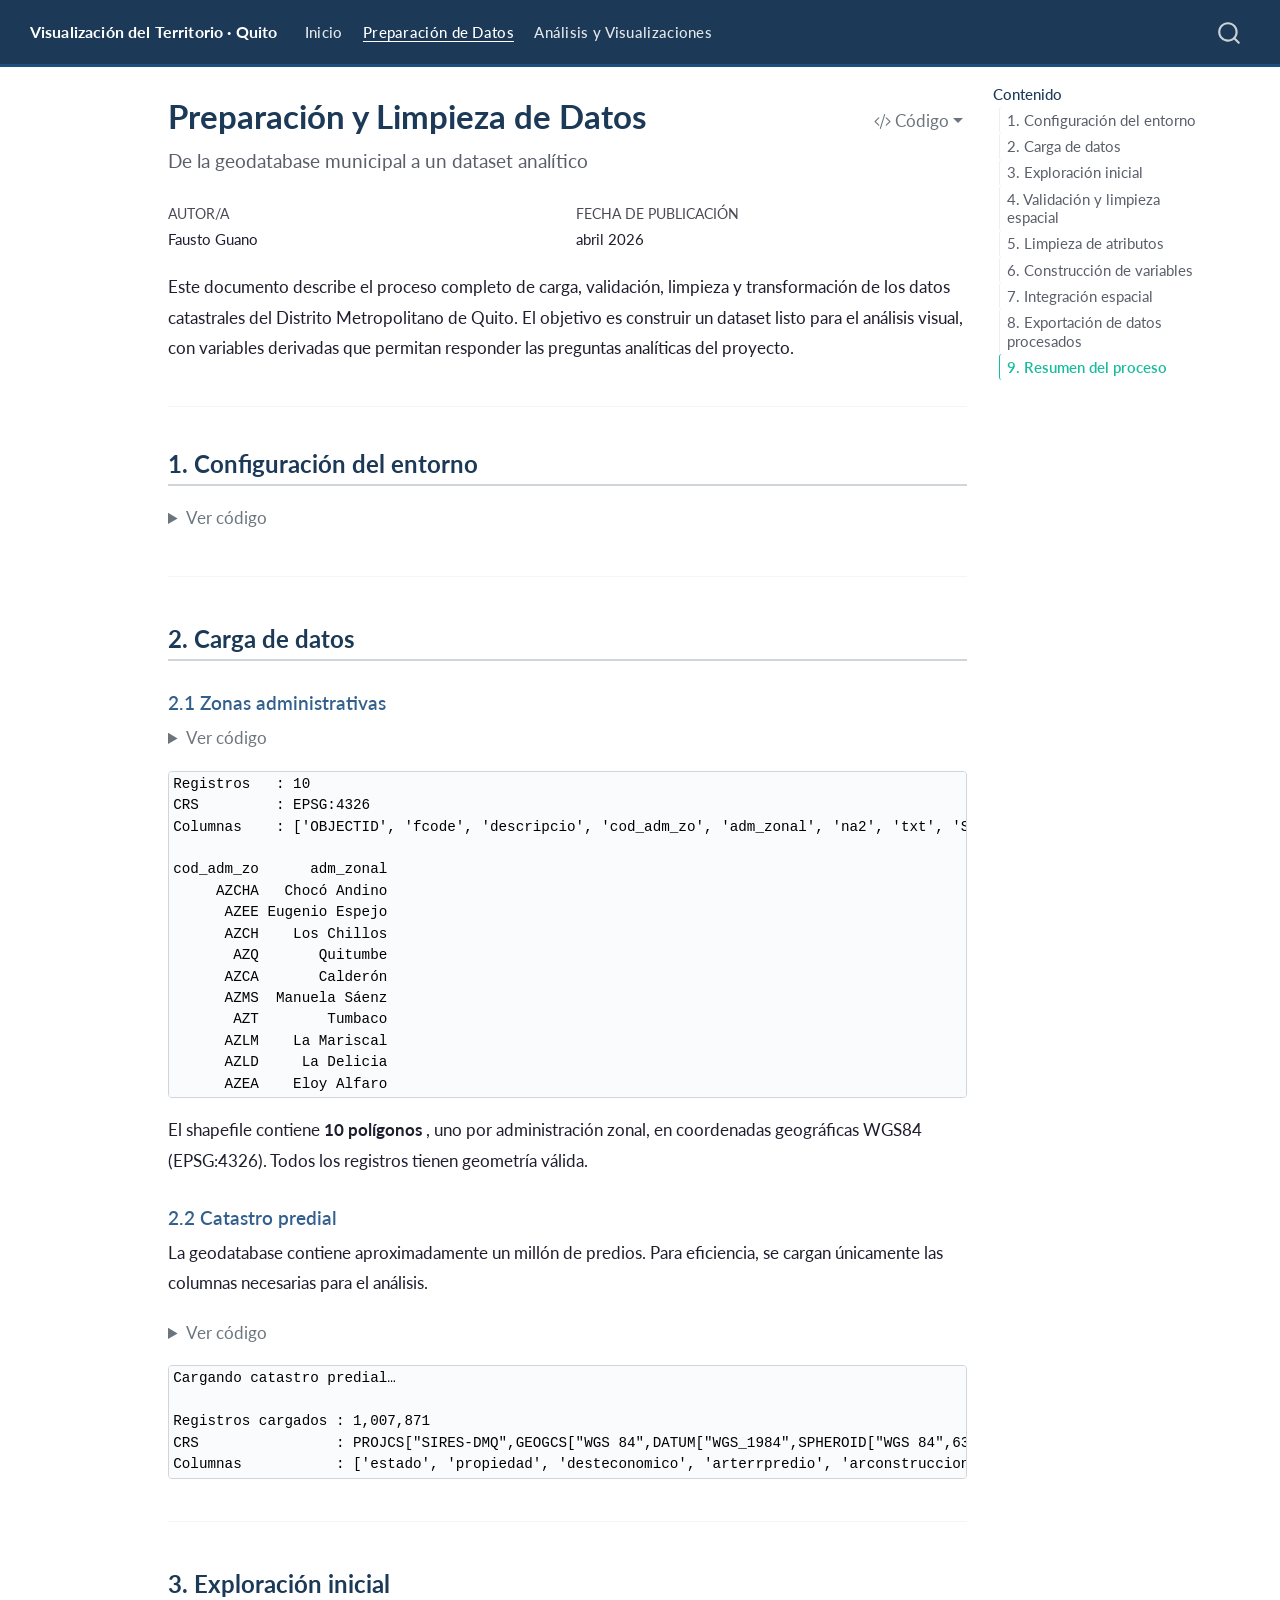
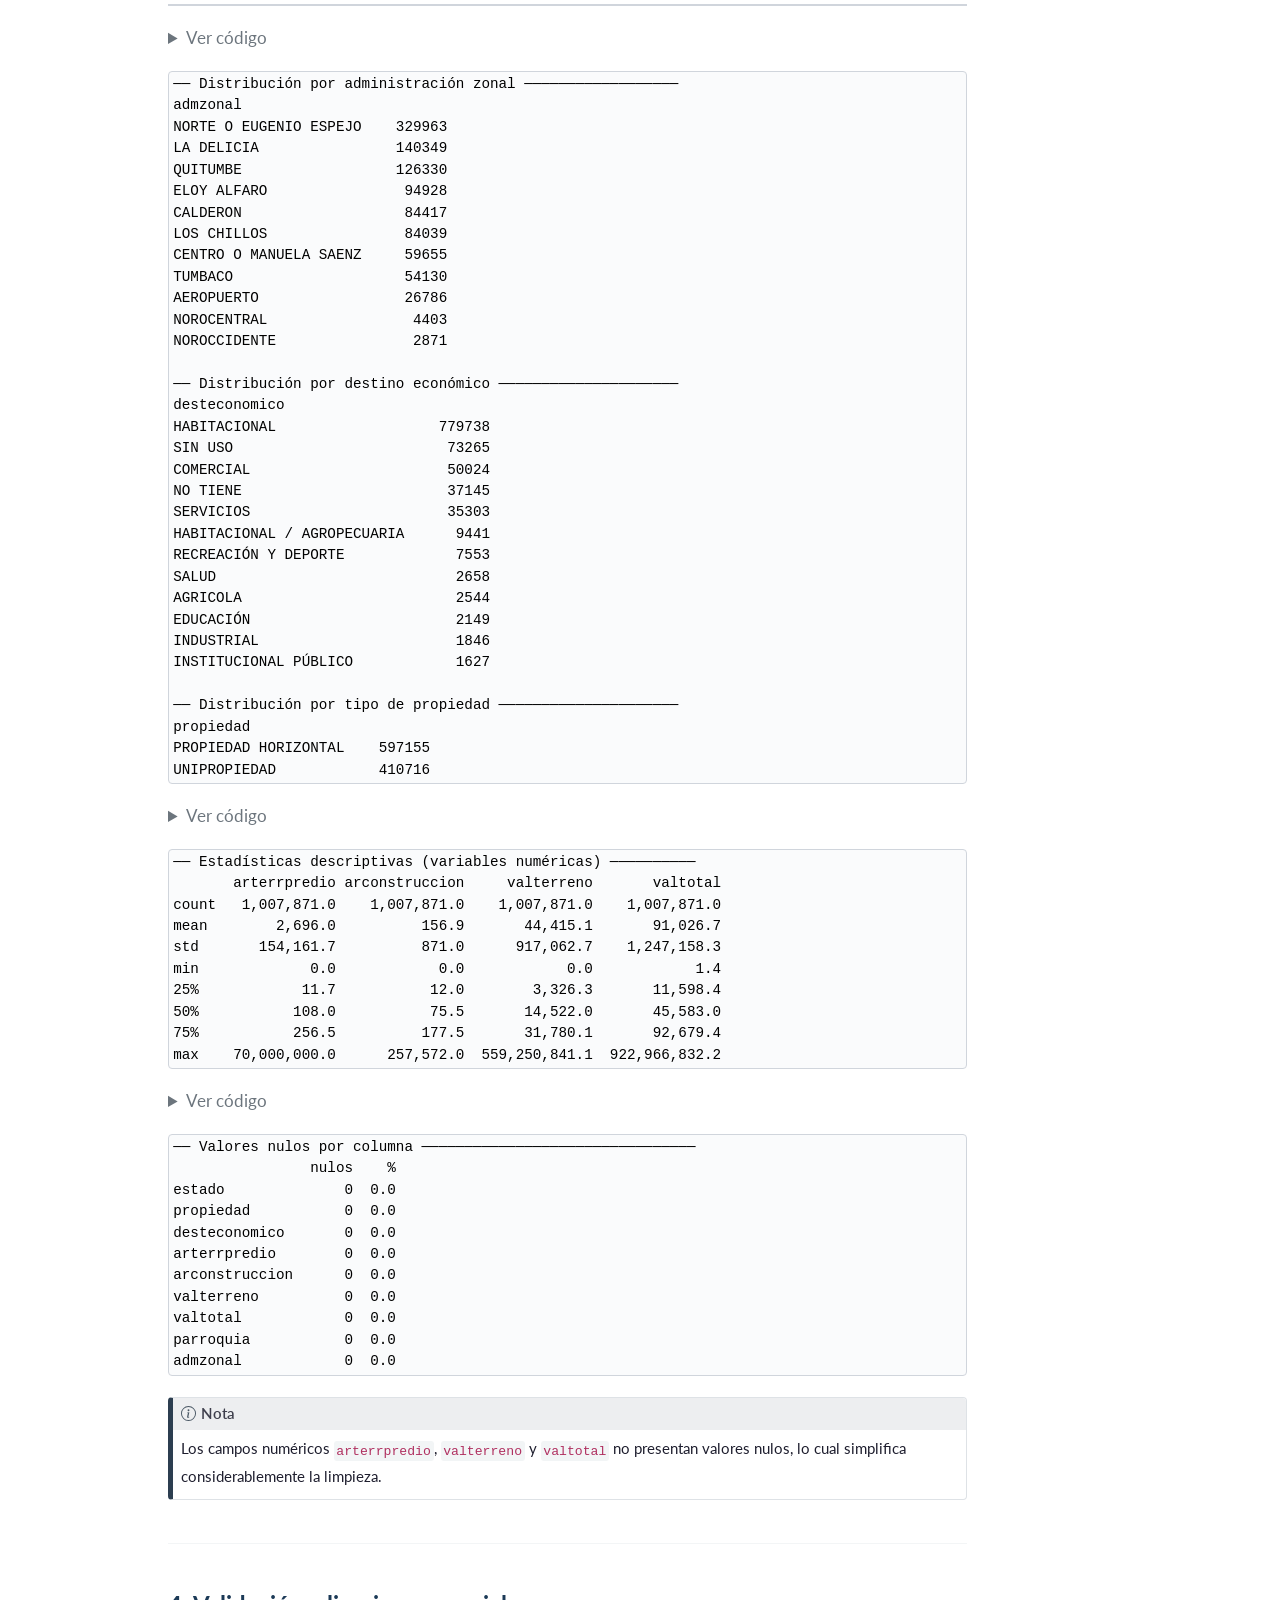
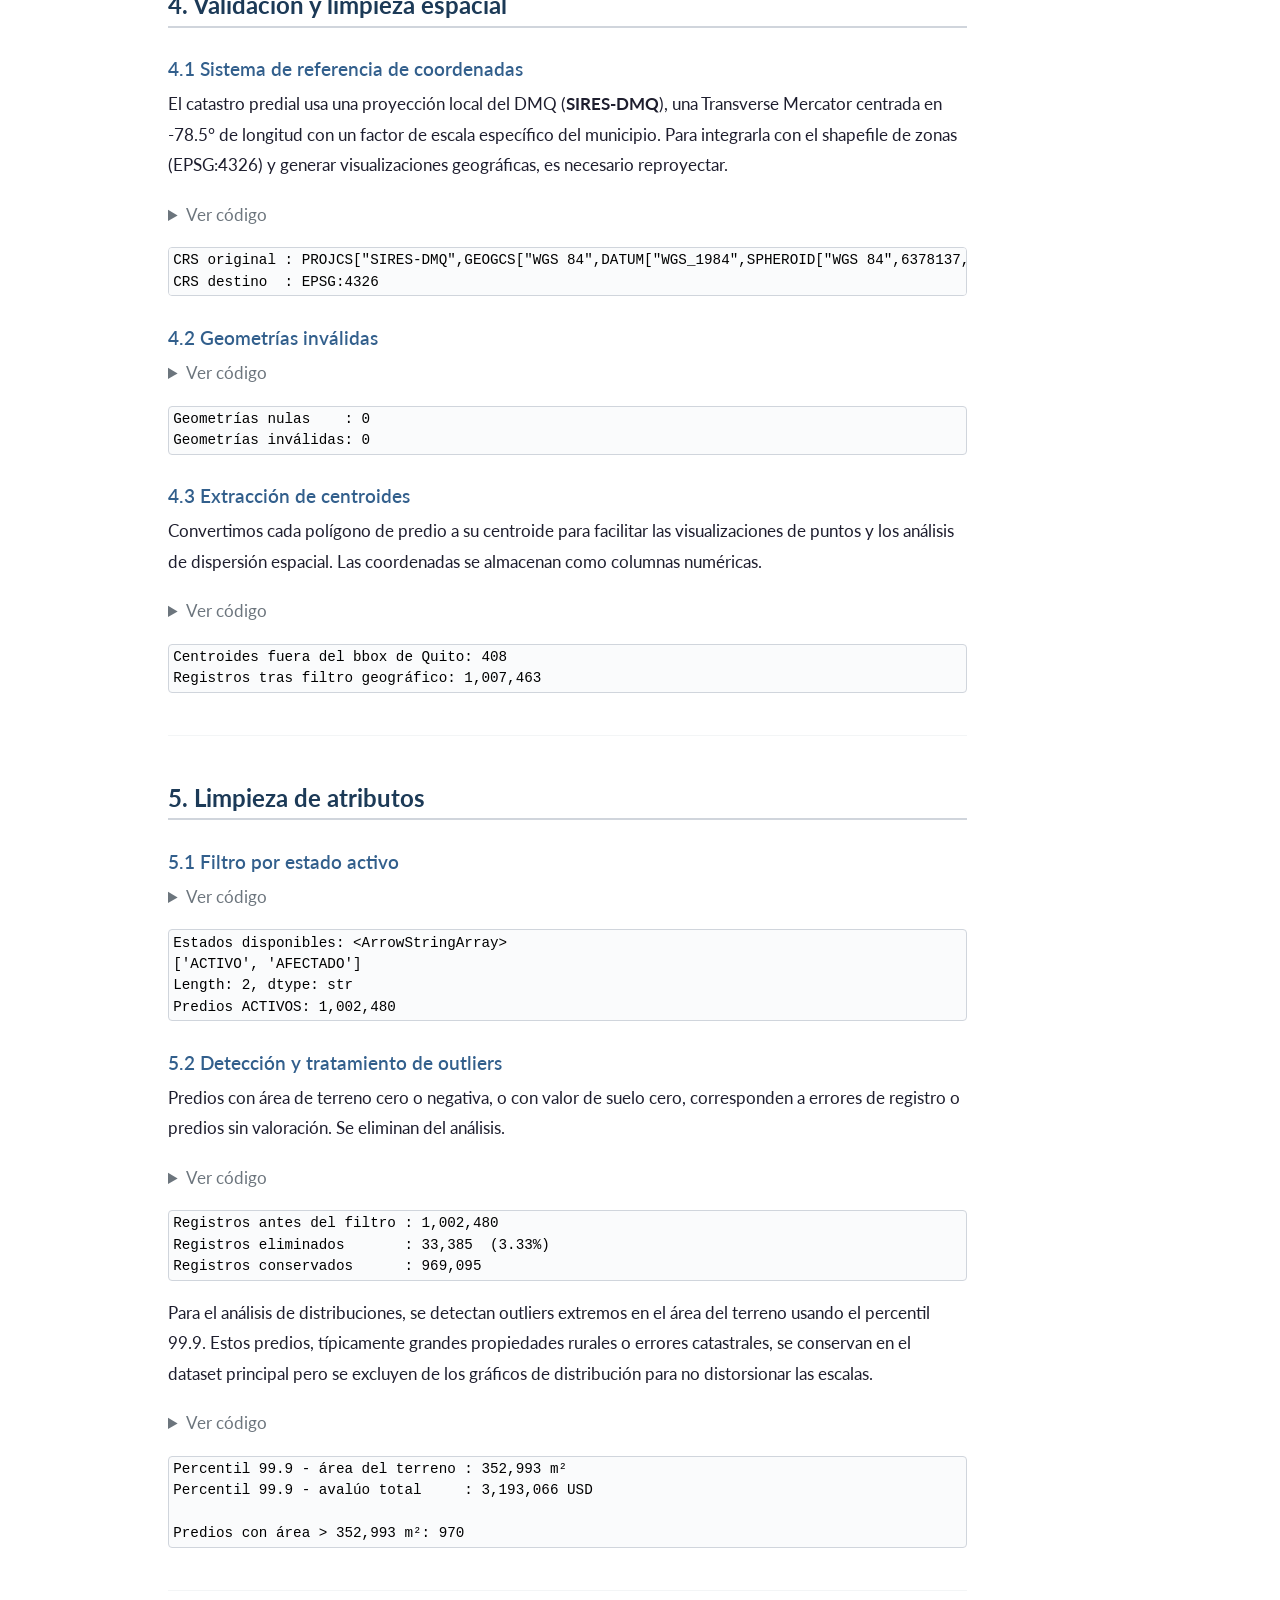
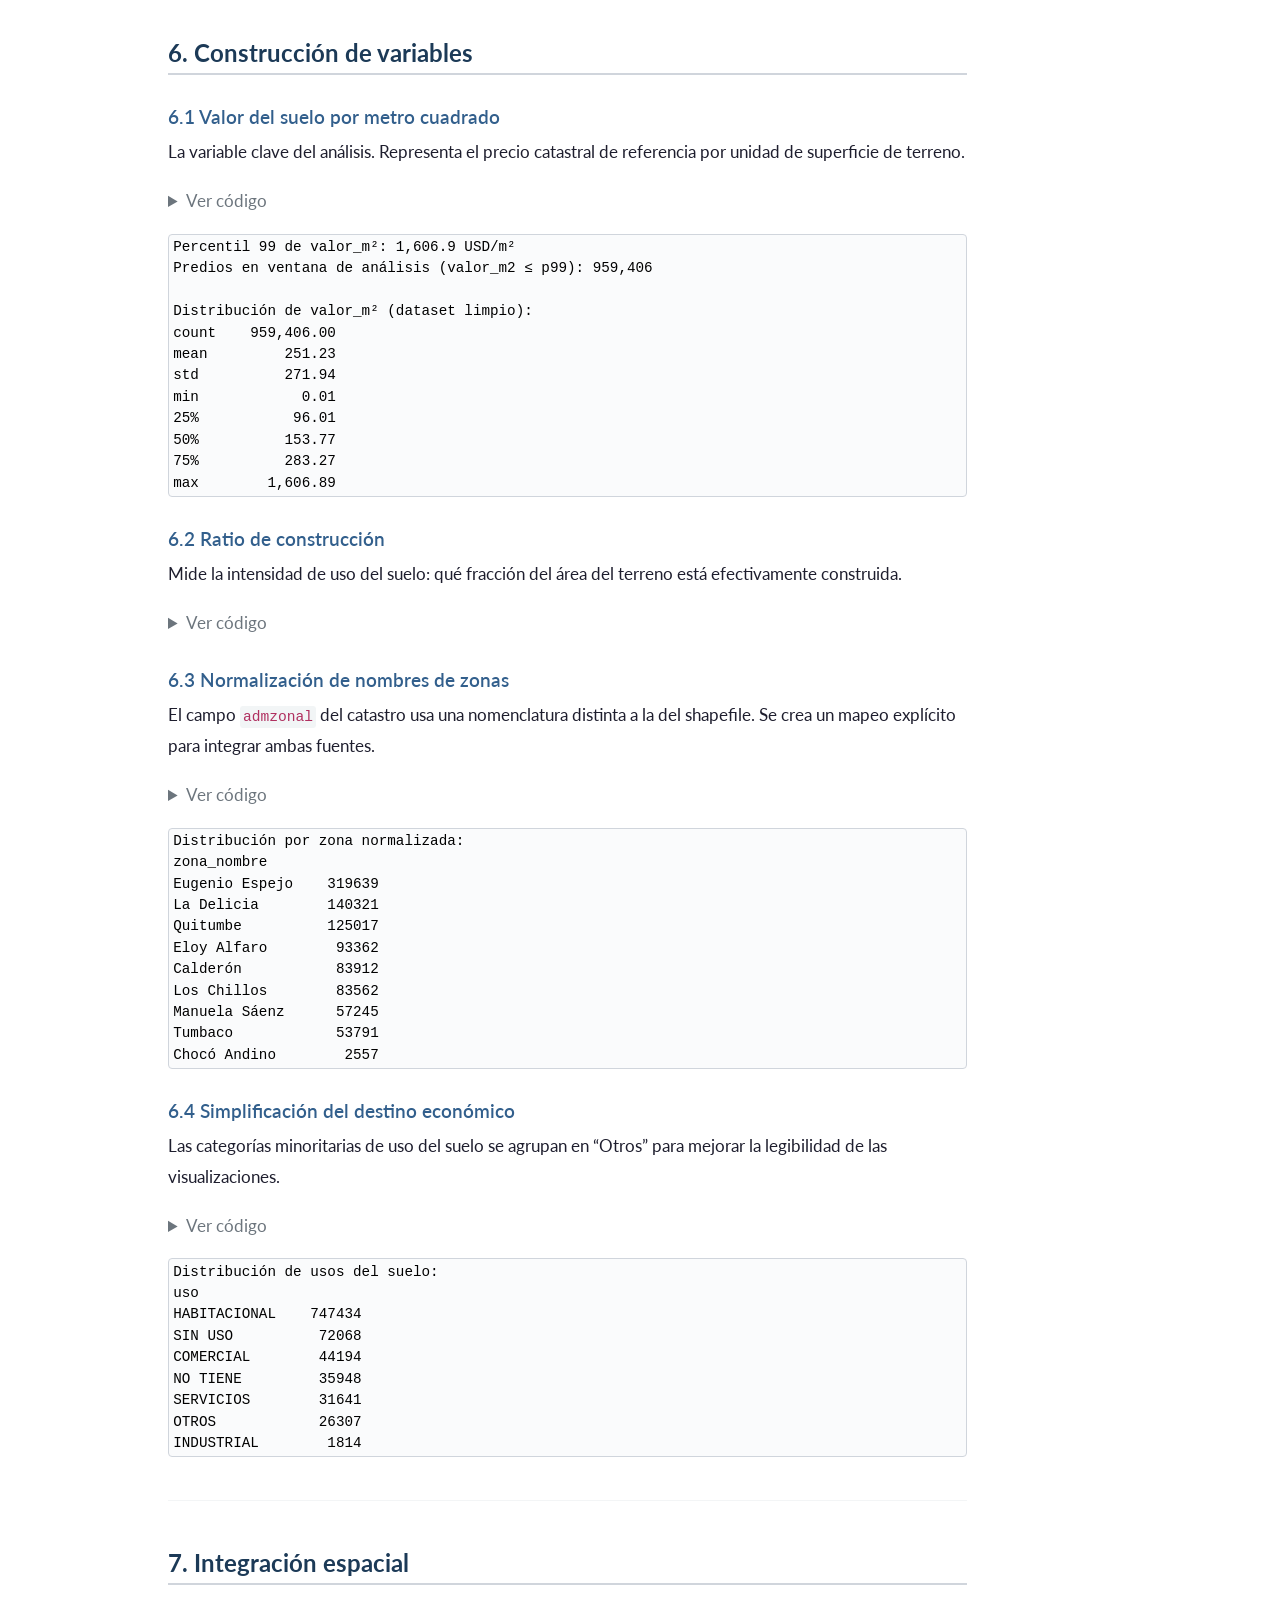
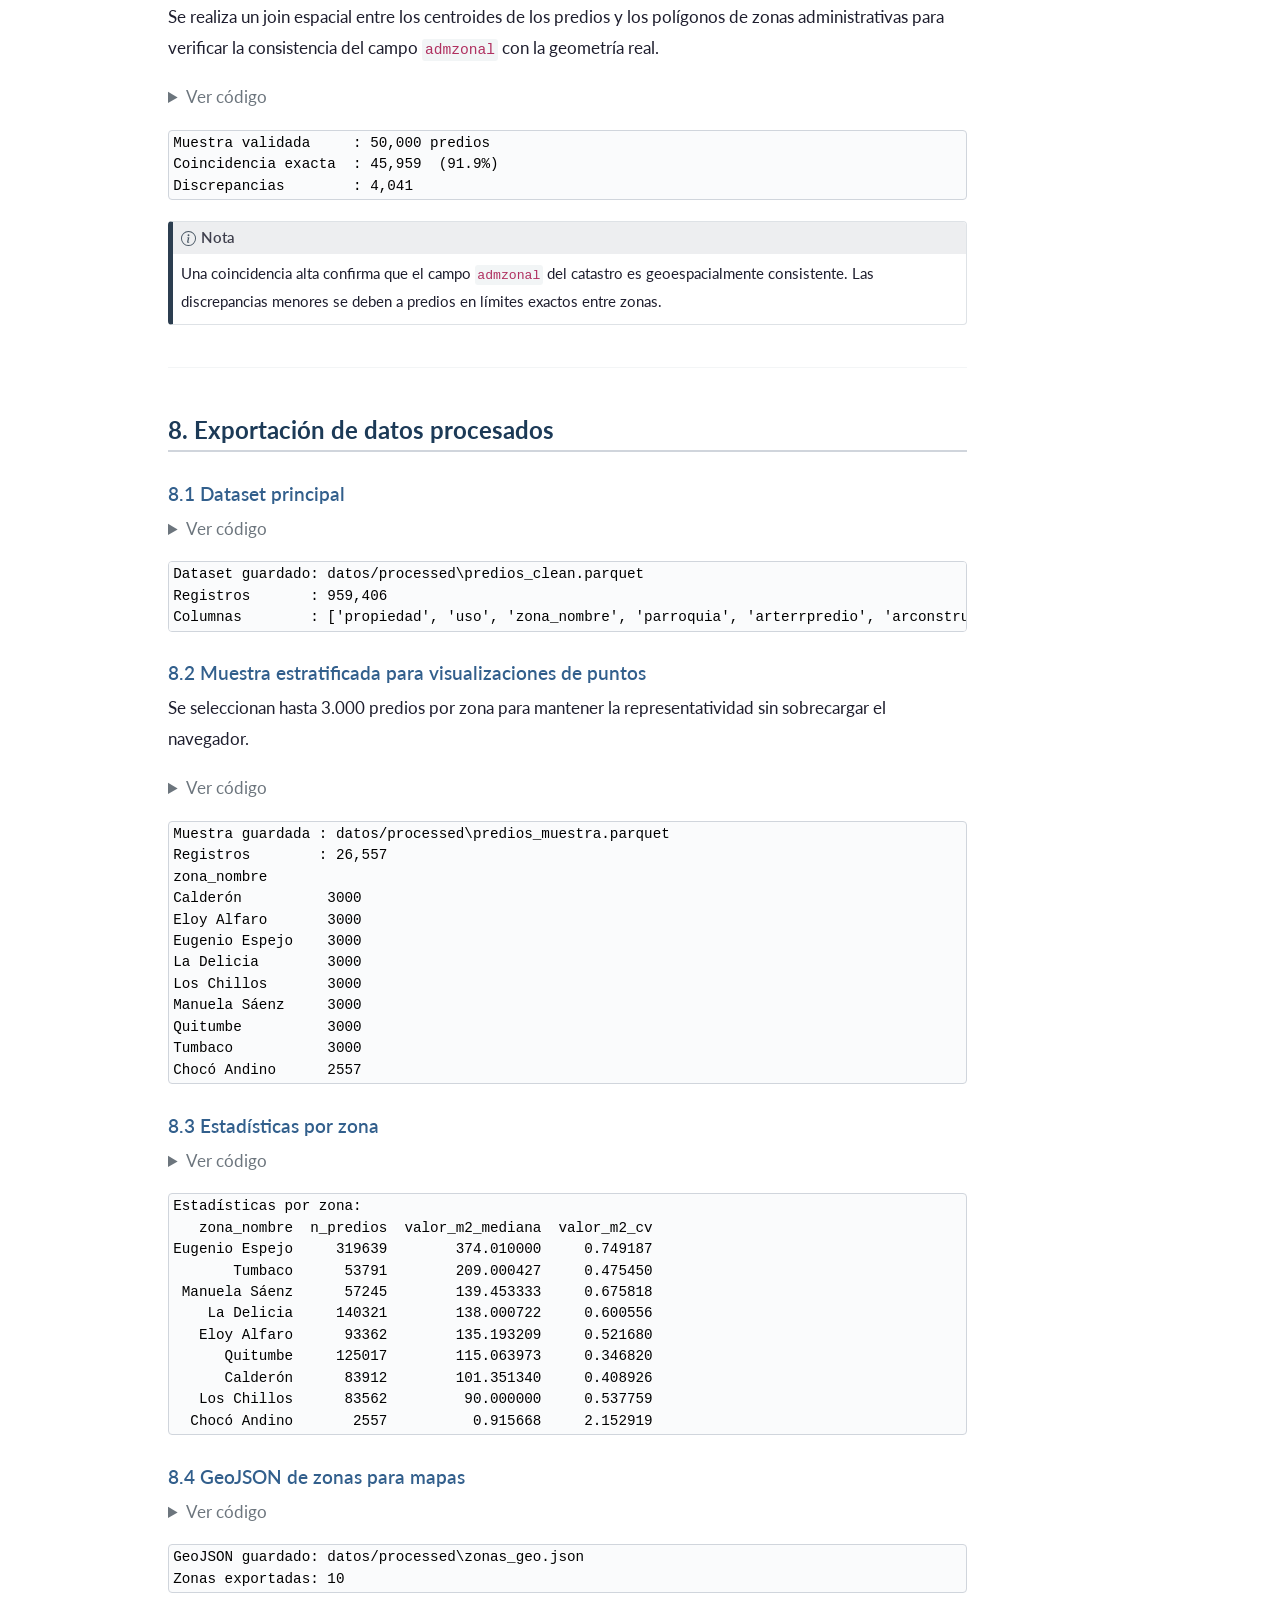
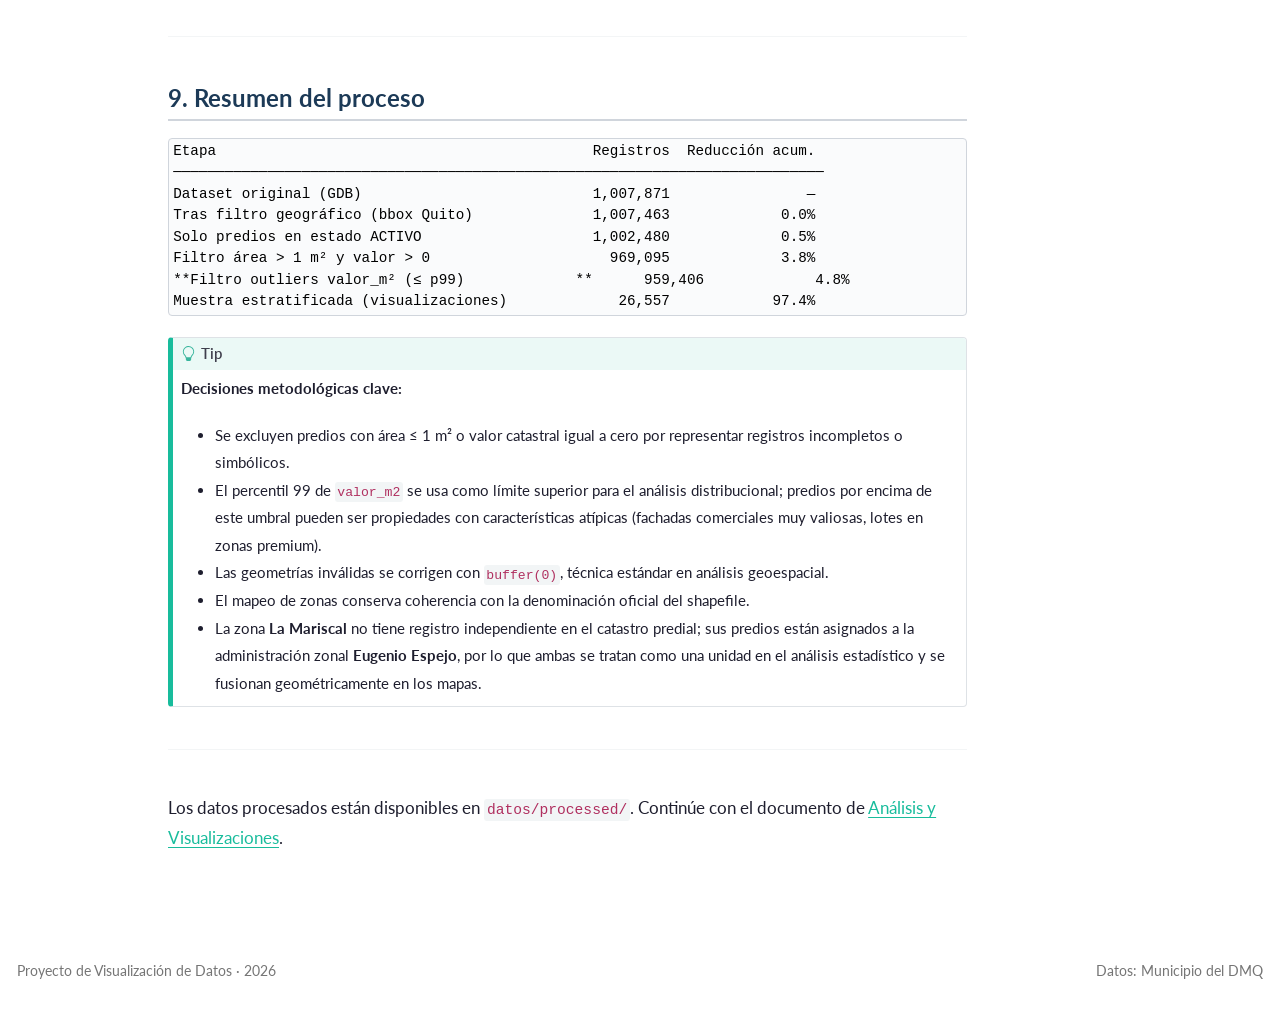
==== docs/data_cleaning.html @ eeb3c26a "Initial commit — Quarto site, docs and zone GeoJSON Includes source .qmd files, rendered docs/ outpu" ====
<!DOCTYPE html>
<html xmlns="http://www.w3.org/1999/xhtml" lang="es" xml:lang="es"><head>

<meta charset="utf-8">
<meta name="generator" content="quarto-1.9.36">

<meta name="viewport" content="width=device-width, initial-scale=1.0, user-scalable=yes">

<meta name="author" content="Fausto Guano">

<title>Preparación y Limpieza de Datos – Visualización del Territorio · Quito</title>
<style>
/* Default styles provided by pandoc.
** See https://pandoc.org/MANUAL.html#variables-for-html for config info.
*/
code{white-space: pre-wrap;}
span.smallcaps{font-variant: small-caps;}
div.columns{display: flex; gap: min(4vw, 1.5em);}
div.column{flex: auto; overflow-x: auto;}
div.hanging-indent{margin-left: 1.5em; text-indent: -1.5em;}
ul.task-list{list-style: none;}
ul.task-list li input[type="checkbox"] {
  width: 0.8em;
  margin: 0 0.8em 0.2em -1em; /* quarto-specific, see https://github.com/quarto-dev/quarto-cli/issues/4556 */ 
  vertical-align: middle;
}
/* CSS for syntax highlighting */
html { -webkit-text-size-adjust: 100%; }
pre > code.sourceCode { white-space: pre; position: relative; }
pre > code.sourceCode > span { display: inline-block; line-height: 1.25; }
pre > code.sourceCode > span:empty { height: 1.2em; }
.sourceCode { overflow: visible; }
code.sourceCode > span { color: inherit; text-decoration: inherit; }
div.sourceCode { margin: 1em 0; }
pre.sourceCode { margin: 0; }
@media screen {
div.sourceCode { overflow: auto; }
}
@media print {
pre > code.sourceCode { white-space: pre-wrap; }
pre > code.sourceCode > span { text-indent: -5em; padding-left: 5em; }
}
pre.numberSource code
  { counter-reset: source-line 0; }
pre.numberSource code > span
  { position: relative; left: -4em; counter-increment: source-line; }
pre.numberSource code > span > a:first-child::before
  { content: counter(source-line);
    position: relative; left: -1em; text-align: right; vertical-align: baseline;
    border: none; display: inline-block;
    -webkit-touch-callout: none; -webkit-user-select: none;
    -khtml-user-select: none; -moz-user-select: none;
    -ms-user-select: none; user-select: none;
    padding: 0 4px; width: 4em;
  }
pre.numberSource { margin-left: 3em;  padding-left: 4px; }
div.sourceCode
  {   }
@media screen {
pre > code.sourceCode > span > a:first-child::before { text-decoration: underline; }
}
</style>


<script src="site_libs/quarto-nav/quarto-nav.js"></script>
<script src="site_libs/quarto-nav/headroom.min.js"></script>
<script src="site_libs/clipboard/clipboard.min.js"></script>
<script src="site_libs/quarto-search/autocomplete.umd.js"></script>
<script src="site_libs/quarto-search/fuse.min.js"></script>
<script src="site_libs/quarto-search/quarto-search.js"></script>
<meta name="quarto:offset" content="./">
<script src="site_libs/quarto-html/quarto.js" type="module"></script>
<script src="site_libs/quarto-html/tabsets/tabsets.js" type="module"></script>
<script src="site_libs/quarto-html/popper.min.js"></script>
<script src="site_libs/quarto-html/tippy.umd.min.js"></script>
<script src="site_libs/quarto-html/anchor.min.js"></script>
<link href="site_libs/quarto-html/tippy.css" rel="stylesheet">
<link href="site_libs/quarto-html/quarto-syntax-highlighting-a06763021a52c43c40a351ac8b799b8f.css" rel="stylesheet" id="quarto-text-highlighting-styles">
<script src="site_libs/bootstrap/bootstrap.min.js"></script>
<link href="site_libs/bootstrap/bootstrap-icons.css" rel="stylesheet">
<link href="site_libs/bootstrap/bootstrap-09fdf1c988cf04e6fc3f8b602695d7e1.min.css" rel="stylesheet" append-hash="true" id="quarto-bootstrap" data-mode="light">
<script id="quarto-search-options" type="application/json">{
  "location": "navbar",
  "copy-button": false,
  "collapse-after": 3,
  "panel-placement": "end",
  "type": "overlay",
  "limit": 50,
  "keyboard-shortcut": [
    "f",
    "/",
    "s"
  ],
  "show-item-context": false,
  "language": {
    "search-no-results-text": "No se han encontrado resultados",
    "search-matching-documents-text": "documentos encontrados",
    "search-copy-link-title": "Copiar el enlace en la búsqueda",
    "search-hide-matches-text": "Ocultar resultados adicionales",
    "search-more-match-text": "resultado adicional en este documento",
    "search-more-matches-text": "resultados adicionales en este documento",
    "search-clear-button-title": "Borrar",
    "search-text-placeholder": "",
    "search-detached-cancel-button-title": "Cancelar",
    "search-submit-button-title": "Enviar",
    "search-label": "Buscar"
  }
}</script>
<style>html{ scroll-behavior: smooth; }</style>


<link rel="stylesheet" href="styles.css">
</head>

<body class="nav-fixed quarto-light">

<div id="quarto-search-results"></div>
  <header id="quarto-header" class="headroom fixed-top">
    <nav class="navbar navbar-expand-lg " data-bs-theme="dark">
      <div class="navbar-container container-fluid">
      <div class="navbar-brand-container mx-auto">
    <a class="navbar-brand" href="./index.html">
    <span class="navbar-title">Visualización del Territorio · Quito</span>
    </a>
  </div>
            <div id="quarto-search" class="" title="Buscar"></div>
          <button class="navbar-toggler" type="button" data-bs-toggle="collapse" data-bs-target="#navbarCollapse" aria-controls="navbarCollapse" role="menu" aria-expanded="false" aria-label="Navegación de palanca" onclick="if (window.quartoToggleHeadroom) { window.quartoToggleHeadroom(); }">
  <span class="navbar-toggler-icon"></span>
</button>
          <div class="collapse navbar-collapse" id="navbarCollapse">
            <ul class="navbar-nav navbar-nav-scroll me-auto">
  <li class="nav-item">
    <a class="nav-link" href="./index.html"> 
<span class="menu-text">Inicio</span></a>
  </li>  
  <li class="nav-item">
    <a class="nav-link active" href="./data_cleaning.html" aria-current="page"> 
<span class="menu-text">Preparación de Datos</span></a>
  </li>  
  <li class="nav-item">
    <a class="nav-link" href="./visualizations.html"> 
<span class="menu-text">Análisis y Visualizaciones</span></a>
  </li>  
</ul>
          </div> <!-- /navcollapse -->
            <div class="quarto-navbar-tools">
</div>
      </div> <!-- /container-fluid -->
    </nav>
</header>
<!-- content -->
<div id="quarto-content" class="quarto-container page-columns page-rows-contents page-layout-article page-navbar">
<!-- sidebar -->
<!-- margin-sidebar -->
    <div id="quarto-margin-sidebar" class="sidebar margin-sidebar">
        <nav id="TOC" role="doc-toc" class="toc-active">
    <h2 id="toc-title">Contenido</h2>
   
  <ul>
  <li><a href="#configuración-del-entorno" id="toc-configuración-del-entorno" class="nav-link active" data-scroll-target="#configuración-del-entorno">1. Configuración del entorno</a></li>
  <li><a href="#carga-de-datos" id="toc-carga-de-datos" class="nav-link" data-scroll-target="#carga-de-datos">2. Carga de datos</a>
  <ul class="collapse">
  <li><a href="#zonas-administrativas" id="toc-zonas-administrativas" class="nav-link" data-scroll-target="#zonas-administrativas">2.1 Zonas administrativas</a></li>
  <li><a href="#catastro-predial" id="toc-catastro-predial" class="nav-link" data-scroll-target="#catastro-predial">2.2 Catastro predial</a></li>
  </ul></li>
  <li><a href="#exploración-inicial" id="toc-exploración-inicial" class="nav-link" data-scroll-target="#exploración-inicial">3. Exploración inicial</a></li>
  <li><a href="#validación-y-limpieza-espacial" id="toc-validación-y-limpieza-espacial" class="nav-link" data-scroll-target="#validación-y-limpieza-espacial">4. Validación y limpieza espacial</a>
  <ul class="collapse">
  <li><a href="#sistema-de-referencia-de-coordenadas" id="toc-sistema-de-referencia-de-coordenadas" class="nav-link" data-scroll-target="#sistema-de-referencia-de-coordenadas">4.1 Sistema de referencia de coordenadas</a></li>
  <li><a href="#geometrías-inválidas" id="toc-geometrías-inválidas" class="nav-link" data-scroll-target="#geometrías-inválidas">4.2 Geometrías inválidas</a></li>
  <li><a href="#extracción-de-centroides" id="toc-extracción-de-centroides" class="nav-link" data-scroll-target="#extracción-de-centroides">4.3 Extracción de centroides</a></li>
  </ul></li>
  <li><a href="#limpieza-de-atributos" id="toc-limpieza-de-atributos" class="nav-link" data-scroll-target="#limpieza-de-atributos">5. Limpieza de atributos</a>
  <ul class="collapse">
  <li><a href="#filtro-por-estado-activo" id="toc-filtro-por-estado-activo" class="nav-link" data-scroll-target="#filtro-por-estado-activo">5.1 Filtro por estado activo</a></li>
  <li><a href="#detección-y-tratamiento-de-outliers" id="toc-detección-y-tratamiento-de-outliers" class="nav-link" data-scroll-target="#detección-y-tratamiento-de-outliers">5.2 Detección y tratamiento de outliers</a></li>
  </ul></li>
  <li><a href="#construcción-de-variables" id="toc-construcción-de-variables" class="nav-link" data-scroll-target="#construcción-de-variables">6. Construcción de variables</a>
  <ul class="collapse">
  <li><a href="#valor-del-suelo-por-metro-cuadrado" id="toc-valor-del-suelo-por-metro-cuadrado" class="nav-link" data-scroll-target="#valor-del-suelo-por-metro-cuadrado">6.1 Valor del suelo por metro cuadrado</a></li>
  <li><a href="#ratio-de-construcción" id="toc-ratio-de-construcción" class="nav-link" data-scroll-target="#ratio-de-construcción">6.2 Ratio de construcción</a></li>
  <li><a href="#normalización-de-nombres-de-zonas" id="toc-normalización-de-nombres-de-zonas" class="nav-link" data-scroll-target="#normalización-de-nombres-de-zonas">6.3 Normalización de nombres de zonas</a></li>
  <li><a href="#simplificación-del-destino-económico" id="toc-simplificación-del-destino-económico" class="nav-link" data-scroll-target="#simplificación-del-destino-económico">6.4 Simplificación del destino económico</a></li>
  </ul></li>
  <li><a href="#integración-espacial" id="toc-integración-espacial" class="nav-link" data-scroll-target="#integración-espacial">7. Integración espacial</a></li>
  <li><a href="#exportación-de-datos-procesados" id="toc-exportación-de-datos-procesados" class="nav-link" data-scroll-target="#exportación-de-datos-procesados">8. Exportación de datos procesados</a>
  <ul class="collapse">
  <li><a href="#dataset-principal" id="toc-dataset-principal" class="nav-link" data-scroll-target="#dataset-principal">8.1 Dataset principal</a></li>
  <li><a href="#muestra-estratificada-para-visualizaciones-de-puntos" id="toc-muestra-estratificada-para-visualizaciones-de-puntos" class="nav-link" data-scroll-target="#muestra-estratificada-para-visualizaciones-de-puntos">8.2 Muestra estratificada para visualizaciones de puntos</a></li>
  <li><a href="#estadísticas-por-zona" id="toc-estadísticas-por-zona" class="nav-link" data-scroll-target="#estadísticas-por-zona">8.3 Estadísticas por zona</a></li>
  <li><a href="#geojson-de-zonas-para-mapas" id="toc-geojson-de-zonas-para-mapas" class="nav-link" data-scroll-target="#geojson-de-zonas-para-mapas">8.4 GeoJSON de zonas para mapas</a></li>
  </ul></li>
  <li><a href="#resumen-del-proceso" id="toc-resumen-del-proceso" class="nav-link" data-scroll-target="#resumen-del-proceso">9. Resumen del proceso</a></li>
  </ul>
</nav>
    </div>
<!-- main -->
<main class="content" id="quarto-document-content">

<header id="title-block-header" class="quarto-title-block default">
<div class="quarto-title">
<div class="quarto-title-block"><div><h1 class="title">Preparación y Limpieza de Datos</h1><button type="button" class="btn code-tools-button dropdown-toggle" id="quarto-code-tools-menu" data-bs-toggle="dropdown" aria-expanded="false"><i class="bi"></i> Código</button><ul class="dropdown-menu dropdown-menu-end" aria-labelelledby="quarto-code-tools-menu"><li><a id="quarto-show-all-code" class="dropdown-item" href="javascript:void(0)" role="button">Mostrar todo el código</a></li><li><a id="quarto-hide-all-code" class="dropdown-item" href="javascript:void(0)" role="button">Ocultar todo el código</a></li><li><hr class="dropdown-divider"></li><li><a id="quarto-view-source" class="dropdown-item" href="javascript:void(0)" role="button">Ver el código fuente</a></li></ul></div></div>
<p class="subtitle lead">De la geodatabase municipal a un dataset analítico</p>
</div>



<div class="quarto-title-meta">

    <div>
    <div class="quarto-title-meta-heading">Autor/a</div>
    <div class="quarto-title-meta-contents">
             <p>Fausto Guano </p>
          </div>
  </div>
    
    <div>
    <div class="quarto-title-meta-heading">Fecha de publicación</div>
    <div class="quarto-title-meta-contents">
      <p class="date">abril 2026</p>
    </div>
  </div>
  
    
  </div>
  


</header>


<p>Este documento describe el proceso completo de carga, validación, limpieza y transformación de los datos catastrales del Distrito Metropolitano de Quito. El objetivo es construir un dataset listo para el análisis visual, con variables derivadas que permitan responder las preguntas analíticas del proyecto.</p>
<hr>
<section id="configuración-del-entorno" class="level2">
<h2 class="anchored" data-anchor-id="configuración-del-entorno">1. Configuración del entorno</h2>
<div id="setup" class="cell" data-execution_count="1">
<details class="code-fold">
<summary>Ver código</summary>
<div class="code-copy-outer-scaffold"><div class="sourceCode cell-code" id="cb1"><pre class="sourceCode python code-with-copy"><code class="sourceCode python"><span id="cb1-1"><a href="#cb1-1" aria-hidden="true" tabindex="-1"></a><span class="im">import</span> os</span>
<span id="cb1-2"><a href="#cb1-2" aria-hidden="true" tabindex="-1"></a><span class="im">import</span> json</span>
<span id="cb1-3"><a href="#cb1-3" aria-hidden="true" tabindex="-1"></a><span class="im">import</span> warnings</span>
<span id="cb1-4"><a href="#cb1-4" aria-hidden="true" tabindex="-1"></a><span class="im">import</span> numpy <span class="im">as</span> np</span>
<span id="cb1-5"><a href="#cb1-5" aria-hidden="true" tabindex="-1"></a><span class="im">import</span> pandas <span class="im">as</span> pd</span>
<span id="cb1-6"><a href="#cb1-6" aria-hidden="true" tabindex="-1"></a><span class="im">import</span> geopandas <span class="im">as</span> gpd</span>
<span id="cb1-7"><a href="#cb1-7" aria-hidden="true" tabindex="-1"></a><span class="im">import</span> pyogrio</span>
<span id="cb1-8"><a href="#cb1-8" aria-hidden="true" tabindex="-1"></a></span>
<span id="cb1-9"><a href="#cb1-9" aria-hidden="true" tabindex="-1"></a>warnings.filterwarnings(<span class="st">"ignore"</span>)</span>
<span id="cb1-10"><a href="#cb1-10" aria-hidden="true" tabindex="-1"></a></span>
<span id="cb1-11"><a href="#cb1-11" aria-hidden="true" tabindex="-1"></a><span class="co"># ── Rutas ──────────────────────────────────────────────</span></span>
<span id="cb1-12"><a href="#cb1-12" aria-hidden="true" tabindex="-1"></a>GDB_PATH  <span class="op">=</span> <span class="st">"datos/CATASTRO_PREDIAL.gdb/CATASTRO_PREDIAL.gdb"</span></span>
<span id="cb1-13"><a href="#cb1-13" aria-hidden="true" tabindex="-1"></a>SHP_PATH  <span class="op">=</span> <span class="st">"datos/Administraciones_Zonales/organizacion_territorial_zonal_a.shp"</span></span>
<span id="cb1-14"><a href="#cb1-14" aria-hidden="true" tabindex="-1"></a>PROC_DIR  <span class="op">=</span> <span class="st">"datos/processed"</span></span>
<span id="cb1-15"><a href="#cb1-15" aria-hidden="true" tabindex="-1"></a></span>
<span id="cb1-16"><a href="#cb1-16" aria-hidden="true" tabindex="-1"></a>os.makedirs(PROC_DIR, exist_ok<span class="op">=</span><span class="va">True</span>)</span>
<span id="cb1-17"><a href="#cb1-17" aria-hidden="true" tabindex="-1"></a></span>
<span id="cb1-18"><a href="#cb1-18" aria-hidden="true" tabindex="-1"></a>PREDIOS_PARQUET  <span class="op">=</span> os.path.join(PROC_DIR, <span class="st">"predios_clean.parquet"</span>)</span>
<span id="cb1-19"><a href="#cb1-19" aria-hidden="true" tabindex="-1"></a>MUESTRA_PARQUET  <span class="op">=</span> os.path.join(PROC_DIR, <span class="st">"predios_muestra.parquet"</span>)</span>
<span id="cb1-20"><a href="#cb1-20" aria-hidden="true" tabindex="-1"></a>ZONAS_STATS      <span class="op">=</span> os.path.join(PROC_DIR, <span class="st">"zonas_stats.parquet"</span>)</span>
<span id="cb1-21"><a href="#cb1-21" aria-hidden="true" tabindex="-1"></a>ZONAS_GEOJSON    <span class="op">=</span> os.path.join(PROC_DIR, <span class="st">"zonas_geo.json"</span>)</span>
<span id="cb1-22"><a href="#cb1-22" aria-hidden="true" tabindex="-1"></a></span>
<span id="cb1-23"><a href="#cb1-23" aria-hidden="true" tabindex="-1"></a><span class="bu">print</span>(<span class="st">"Entorno configurado."</span>)</span>
<span id="cb1-24"><a href="#cb1-24" aria-hidden="true" tabindex="-1"></a><span class="bu">print</span>(<span class="ss">f"  geopandas : </span><span class="sc">{</span>gpd<span class="sc">.</span>__version__<span class="sc">}</span><span class="ss">"</span>)</span>
<span id="cb1-25"><a href="#cb1-25" aria-hidden="true" tabindex="-1"></a><span class="bu">print</span>(<span class="ss">f"  pandas    : </span><span class="sc">{</span>pd<span class="sc">.</span>__version__<span class="sc">}</span><span class="ss">"</span>)</span>
<span id="cb1-26"><a href="#cb1-26" aria-hidden="true" tabindex="-1"></a><span class="bu">print</span>(<span class="ss">f"  pyogrio   : </span><span class="sc">{</span>pyogrio<span class="sc">.</span>__version__<span class="sc">}</span><span class="ss">"</span>)</span></code></pre></div><button title="Copiar al portapapeles" class="code-copy-button"><i class="bi"></i></button></div>
</details>
</div>
<hr>
</section>
<section id="carga-de-datos" class="level2">
<h2 class="anchored" data-anchor-id="carga-de-datos">2. Carga de datos</h2>
<section id="zonas-administrativas" class="level3">
<h3 class="anchored" data-anchor-id="zonas-administrativas">2.1 Zonas administrativas</h3>
<div id="carga-zonas" class="cell" data-execution_count="2">
<details class="code-fold">
<summary>Ver código</summary>
<div class="code-copy-outer-scaffold"><div class="sourceCode cell-code" id="cb2"><pre class="sourceCode python code-with-copy"><code class="sourceCode python"><span id="cb2-1"><a href="#cb2-1" aria-hidden="true" tabindex="-1"></a>zonas <span class="op">=</span> gpd.read_file(SHP_PATH)</span>
<span id="cb2-2"><a href="#cb2-2" aria-hidden="true" tabindex="-1"></a></span>
<span id="cb2-3"><a href="#cb2-3" aria-hidden="true" tabindex="-1"></a><span class="bu">print</span>(<span class="ss">f"Registros   : </span><span class="sc">{</span><span class="bu">len</span>(zonas)<span class="sc">}</span><span class="ss">"</span>)</span>
<span id="cb2-4"><a href="#cb2-4" aria-hidden="true" tabindex="-1"></a><span class="bu">print</span>(<span class="ss">f"CRS         : </span><span class="sc">{</span>zonas<span class="sc">.</span>crs<span class="sc">}</span><span class="ss">"</span>)</span>
<span id="cb2-5"><a href="#cb2-5" aria-hidden="true" tabindex="-1"></a><span class="bu">print</span>(<span class="ss">f"Columnas    : </span><span class="sc">{</span><span class="bu">list</span>(zonas.columns)<span class="sc">}</span><span class="ss">"</span>)</span>
<span id="cb2-6"><a href="#cb2-6" aria-hidden="true" tabindex="-1"></a><span class="bu">print</span>()</span>
<span id="cb2-7"><a href="#cb2-7" aria-hidden="true" tabindex="-1"></a><span class="bu">print</span>(zonas[[<span class="st">"cod_adm_zo"</span>, <span class="st">"adm_zonal"</span>]].to_string(index<span class="op">=</span><span class="va">False</span>))</span></code></pre></div><button title="Copiar al portapapeles" class="code-copy-button"><i class="bi"></i></button></div>
</details>
<div class="cell-output cell-output-stdout">
<pre><code>Registros   : 10
CRS         : EPSG:4326
Columnas    : ['OBJECTID', 'fcode', 'descripcio', 'cod_adm_zo', 'adm_zonal', 'na2', 'txt', 'Shape_Leng', 'Shape_Area', 'geometry']

cod_adm_zo      adm_zonal
     AZCHA   Chocó Andino
      AZEE Eugenio Espejo
      AZCH    Los Chillos
       AZQ       Quitumbe
      AZCA       Calderón
      AZMS  Manuela Sáenz
       AZT        Tumbaco
      AZLM    La Mariscal
      AZLD     La Delicia
      AZEA    Eloy Alfaro</code></pre>
</div>
</div>
<p>El shapefile contiene <strong>10 polígonos</strong> , uno por administración zonal, en coordenadas geográficas WGS84 (EPSG:4326). Todos los registros tienen geometría válida.</p>
</section>
<section id="catastro-predial" class="level3">
<h3 class="anchored" data-anchor-id="catastro-predial">2.2 Catastro predial</h3>
<p>La geodatabase contiene aproximadamente un millón de predios. Para eficiencia, se cargan únicamente las columnas necesarias para el análisis.</p>
<div id="carga-predios" class="cell" data-execution_count="3">
<details class="code-fold">
<summary>Ver código</summary>
<div class="code-copy-outer-scaffold"><div class="sourceCode cell-code" id="cb4"><pre class="sourceCode python code-with-copy"><code class="sourceCode python"><span id="cb4-1"><a href="#cb4-1" aria-hidden="true" tabindex="-1"></a>COLS <span class="op">=</span> [</span>
<span id="cb4-2"><a href="#cb4-2" aria-hidden="true" tabindex="-1"></a>    <span class="st">"estado"</span>, <span class="st">"propiedad"</span>, <span class="st">"desteconomico"</span>,</span>
<span id="cb4-3"><a href="#cb4-3" aria-hidden="true" tabindex="-1"></a>    <span class="st">"arterrpredio"</span>, <span class="st">"arconstruccion"</span>,</span>
<span id="cb4-4"><a href="#cb4-4" aria-hidden="true" tabindex="-1"></a>    <span class="st">"valterreno"</span>, <span class="st">"valtotal"</span>,</span>
<span id="cb4-5"><a href="#cb4-5" aria-hidden="true" tabindex="-1"></a>    <span class="st">"parroquia"</span>, <span class="st">"admzonal"</span>,</span>
<span id="cb4-6"><a href="#cb4-6" aria-hidden="true" tabindex="-1"></a>]</span>
<span id="cb4-7"><a href="#cb4-7" aria-hidden="true" tabindex="-1"></a></span>
<span id="cb4-8"><a href="#cb4-8" aria-hidden="true" tabindex="-1"></a><span class="bu">print</span>(<span class="st">"Cargando catastro predial…"</span>)</span>
<span id="cb4-9"><a href="#cb4-9" aria-hidden="true" tabindex="-1"></a>predios_raw <span class="op">=</span> pyogrio.read_dataframe(GDB_PATH, layer<span class="op">=</span><span class="st">"PREDIO"</span>, columns<span class="op">=</span>COLS)</span>
<span id="cb4-10"><a href="#cb4-10" aria-hidden="true" tabindex="-1"></a></span>
<span id="cb4-11"><a href="#cb4-11" aria-hidden="true" tabindex="-1"></a><span class="bu">print</span>(<span class="ss">f"</span><span class="ch">\n</span><span class="ss">Registros cargados : </span><span class="sc">{</span><span class="bu">len</span>(predios_raw)<span class="sc">:,}</span><span class="ss">"</span>)</span>
<span id="cb4-12"><a href="#cb4-12" aria-hidden="true" tabindex="-1"></a><span class="bu">print</span>(<span class="ss">f"CRS                : </span><span class="sc">{</span>predios_raw<span class="sc">.</span>crs<span class="sc">}</span><span class="ss">"</span>)</span>
<span id="cb4-13"><a href="#cb4-13" aria-hidden="true" tabindex="-1"></a><span class="bu">print</span>(<span class="ss">f"Columnas           : </span><span class="sc">{</span><span class="bu">list</span>(predios_raw.columns)<span class="sc">}</span><span class="ss">"</span>)</span></code></pre></div><button title="Copiar al portapapeles" class="code-copy-button"><i class="bi"></i></button></div>
</details>
<div class="cell-output cell-output-stdout">
<pre><code>Cargando catastro predial…

Registros cargados : 1,007,871
CRS                : PROJCS["SIRES-DMQ",GEOGCS["WGS 84",DATUM["WGS_1984",SPHEROID["WGS 84",6378137,298.257223563,AUTHORITY["EPSG","7030"]],AUTHORITY["EPSG","6326"]],PRIMEM["Greenwich",0],UNIT["Degree",0.0174532925199433]],PROJECTION["Transverse_Mercator"],PARAMETER["latitude_of_origin",0],PARAMETER["central_meridian",-78.5],PARAMETER["scale_factor",1.0004584],PARAMETER["false_easting",500000],PARAMETER["false_northing",10000000],UNIT["metre",1,AUTHORITY["EPSG","9001"]],AXIS["Easting",EAST],AXIS["Northing",NORTH]]
Columnas           : ['estado', 'propiedad', 'desteconomico', 'arterrpredio', 'arconstruccion', 'valterreno', 'valtotal', 'parroquia', 'admzonal', 'geometry']</code></pre>
</div>
</div>
<hr>
</section>
</section>
<section id="exploración-inicial" class="level2">
<h2 class="anchored" data-anchor-id="exploración-inicial">3. Exploración inicial</h2>
<div id="exploracion" class="cell" data-execution_count="4">
<details class="code-fold">
<summary>Ver código</summary>
<div class="code-copy-outer-scaffold"><div class="sourceCode cell-code" id="cb6"><pre class="sourceCode python code-with-copy"><code class="sourceCode python"><span id="cb6-1"><a href="#cb6-1" aria-hidden="true" tabindex="-1"></a><span class="bu">print</span>(<span class="st">"── Distribución por administración zonal ──────────────────"</span>)</span>
<span id="cb6-2"><a href="#cb6-2" aria-hidden="true" tabindex="-1"></a><span class="bu">print</span>(predios_raw[<span class="st">"admzonal"</span>].value_counts().to_string())</span>
<span id="cb6-3"><a href="#cb6-3" aria-hidden="true" tabindex="-1"></a></span>
<span id="cb6-4"><a href="#cb6-4" aria-hidden="true" tabindex="-1"></a><span class="bu">print</span>(<span class="st">"</span><span class="ch">\n</span><span class="st">── Distribución por destino económico ─────────────────────"</span>)</span>
<span id="cb6-5"><a href="#cb6-5" aria-hidden="true" tabindex="-1"></a><span class="bu">print</span>(predios_raw[<span class="st">"desteconomico"</span>].value_counts().head(<span class="dv">12</span>).to_string())</span>
<span id="cb6-6"><a href="#cb6-6" aria-hidden="true" tabindex="-1"></a></span>
<span id="cb6-7"><a href="#cb6-7" aria-hidden="true" tabindex="-1"></a><span class="bu">print</span>(<span class="st">"</span><span class="ch">\n</span><span class="st">── Distribución por tipo de propiedad ─────────────────────"</span>)</span>
<span id="cb6-8"><a href="#cb6-8" aria-hidden="true" tabindex="-1"></a><span class="bu">print</span>(predios_raw[<span class="st">"propiedad"</span>].value_counts().to_string())</span></code></pre></div><button title="Copiar al portapapeles" class="code-copy-button"><i class="bi"></i></button></div>
</details>
<div class="cell-output cell-output-stdout">
<pre><code>── Distribución por administración zonal ──────────────────
admzonal
NORTE O EUGENIO ESPEJO    329963
LA DELICIA                140349
QUITUMBE                  126330
ELOY ALFARO                94928
CALDERON                   84417
LOS CHILLOS                84039
CENTRO O MANUELA SAENZ     59655
TUMBACO                    54130
AEROPUERTO                 26786
NOROCENTRAL                 4403
NOROCCIDENTE                2871

── Distribución por destino económico ─────────────────────
desteconomico
HABITACIONAL                   779738
SIN USO                         73265
COMERCIAL                       50024
NO TIENE                        37145
SERVICIOS                       35303
HABITACIONAL / AGROPECUARIA      9441
RECREACIÓN Y DEPORTE             7553
SALUD                            2658
AGRICOLA                         2544
EDUCACIÓN                        2149
INDUSTRIAL                       1846
INSTITUCIONAL PÚBLICO            1627

── Distribución por tipo de propiedad ─────────────────────
propiedad
PROPIEDAD HORIZONTAL    597155
UNIPROPIEDAD            410716</code></pre>
</div>
</div>
<div id="estadisticas-basicas" class="cell" data-execution_count="5">
<details class="code-fold">
<summary>Ver código</summary>
<div class="code-copy-outer-scaffold"><div class="sourceCode cell-code" id="cb8"><pre class="sourceCode python code-with-copy"><code class="sourceCode python"><span id="cb8-1"><a href="#cb8-1" aria-hidden="true" tabindex="-1"></a><span class="bu">print</span>(<span class="st">"── Estadísticas descriptivas (variables numéricas) ──────────"</span>)</span>
<span id="cb8-2"><a href="#cb8-2" aria-hidden="true" tabindex="-1"></a>cols_num <span class="op">=</span> [<span class="st">"arterrpredio"</span>, <span class="st">"arconstruccion"</span>, <span class="st">"valterreno"</span>, <span class="st">"valtotal"</span>]</span>
<span id="cb8-3"><a href="#cb8-3" aria-hidden="true" tabindex="-1"></a><span class="bu">print</span>(</span>
<span id="cb8-4"><a href="#cb8-4" aria-hidden="true" tabindex="-1"></a>    predios_raw[cols_num]</span>
<span id="cb8-5"><a href="#cb8-5" aria-hidden="true" tabindex="-1"></a>    .describe()</span>
<span id="cb8-6"><a href="#cb8-6" aria-hidden="true" tabindex="-1"></a>    .<span class="bu">apply</span>(<span class="kw">lambda</span> col: col.<span class="bu">map</span>(<span class="kw">lambda</span> x: <span class="ss">f"</span><span class="sc">{</span>x<span class="sc">:,.1f}</span><span class="ss">"</span>))</span>
<span id="cb8-7"><a href="#cb8-7" aria-hidden="true" tabindex="-1"></a>    .to_string()</span>
<span id="cb8-8"><a href="#cb8-8" aria-hidden="true" tabindex="-1"></a>)</span></code></pre></div><button title="Copiar al portapapeles" class="code-copy-button"><i class="bi"></i></button></div>
</details>
<div class="cell-output cell-output-stdout">
<pre><code>── Estadísticas descriptivas (variables numéricas) ──────────
       arterrpredio arconstruccion     valterreno       valtotal
count   1,007,871.0    1,007,871.0    1,007,871.0    1,007,871.0
mean        2,696.0          156.9       44,415.1       91,026.7
std       154,161.7          871.0      917,062.7    1,247,158.3
min             0.0            0.0            0.0            1.4
25%            11.7           12.0        3,326.3       11,598.4
50%           108.0           75.5       14,522.0       45,583.0
75%           256.5          177.5       31,780.1       92,679.4
max    70,000,000.0      257,572.0  559,250,841.1  922,966,832.2</code></pre>
</div>
</div>
<div id="nulos" class="cell" data-execution_count="6">
<details class="code-fold">
<summary>Ver código</summary>
<div class="code-copy-outer-scaffold"><div class="sourceCode cell-code" id="cb10"><pre class="sourceCode python code-with-copy"><code class="sourceCode python"><span id="cb10-1"><a href="#cb10-1" aria-hidden="true" tabindex="-1"></a><span class="bu">print</span>(<span class="st">"── Valores nulos por columna ────────────────────────────────"</span>)</span>
<span id="cb10-2"><a href="#cb10-2" aria-hidden="true" tabindex="-1"></a>nulos <span class="op">=</span> predios_raw[COLS].isnull().<span class="bu">sum</span>()</span>
<span id="cb10-3"><a href="#cb10-3" aria-hidden="true" tabindex="-1"></a>pct   <span class="op">=</span> (nulos <span class="op">/</span> <span class="bu">len</span>(predios_raw) <span class="op">*</span> <span class="dv">100</span>).<span class="bu">round</span>(<span class="dv">2</span>)</span>
<span id="cb10-4"><a href="#cb10-4" aria-hidden="true" tabindex="-1"></a><span class="bu">print</span>(pd.concat([nulos.rename(<span class="st">"nulos"</span>), pct.rename(<span class="st">"%"</span>)], axis<span class="op">=</span><span class="dv">1</span>).to_string())</span></code></pre></div><button title="Copiar al portapapeles" class="code-copy-button"><i class="bi"></i></button></div>
</details>
<div class="cell-output cell-output-stdout">
<pre><code>── Valores nulos por columna ────────────────────────────────
                nulos    %
estado              0  0.0
propiedad           0  0.0
desteconomico       0  0.0
arterrpredio        0  0.0
arconstruccion      0  0.0
valterreno          0  0.0
valtotal            0  0.0
parroquia           0  0.0
admzonal            0  0.0</code></pre>
</div>
</div>
<div class="callout callout-style-default callout-note callout-titled">
<div class="callout-header d-flex align-content-center">
<div class="callout-icon-container">
<i class="callout-icon"></i>
</div>
<div class="callout-title-container flex-fill">
Nota
</div>
</div>
<div class="callout-body-container callout-body">
<p>Los campos numéricos <code>arterrpredio</code>, <code>valterreno</code> y <code>valtotal</code> no presentan valores nulos, lo cual simplifica considerablemente la limpieza.</p>
</div>
</div>
<hr>
</section>
<section id="validación-y-limpieza-espacial" class="level2">
<h2 class="anchored" data-anchor-id="validación-y-limpieza-espacial">4. Validación y limpieza espacial</h2>
<section id="sistema-de-referencia-de-coordenadas" class="level3">
<h3 class="anchored" data-anchor-id="sistema-de-referencia-de-coordenadas">4.1 Sistema de referencia de coordenadas</h3>
<p>El catastro predial usa una proyección local del DMQ (<strong>SIRES-DMQ</strong>), una Transverse Mercator centrada en -78.5° de longitud con un factor de escala específico del municipio. Para integrarla con el shapefile de zonas (EPSG:4326) y generar visualizaciones geográficas, es necesario reproyectar.</p>
<div id="reproyeccion" class="cell" data-execution_count="7">
<details class="code-fold">
<summary>Ver código</summary>
<div class="code-copy-outer-scaffold"><div class="sourceCode cell-code" id="cb12"><pre class="sourceCode python code-with-copy"><code class="sourceCode python"><span id="cb12-1"><a href="#cb12-1" aria-hidden="true" tabindex="-1"></a><span class="bu">print</span>(<span class="ss">f"CRS original : </span><span class="sc">{</span>predios_raw<span class="sc">.</span>crs<span class="sc">}</span><span class="ss">"</span>)</span>
<span id="cb12-2"><a href="#cb12-2" aria-hidden="true" tabindex="-1"></a></span>
<span id="cb12-3"><a href="#cb12-3" aria-hidden="true" tabindex="-1"></a>predios_4326 <span class="op">=</span> predios_raw.to_crs(epsg<span class="op">=</span><span class="dv">4326</span>)</span>
<span id="cb12-4"><a href="#cb12-4" aria-hidden="true" tabindex="-1"></a><span class="bu">print</span>(<span class="ss">f"CRS destino  : </span><span class="sc">{</span>predios_4326<span class="sc">.</span>crs<span class="sc">}</span><span class="ss">"</span>)</span></code></pre></div><button title="Copiar al portapapeles" class="code-copy-button"><i class="bi"></i></button></div>
</details>
<div class="cell-output cell-output-stdout">
<pre><code>CRS original : PROJCS["SIRES-DMQ",GEOGCS["WGS 84",DATUM["WGS_1984",SPHEROID["WGS 84",6378137,298.257223563,AUTHORITY["EPSG","7030"]],AUTHORITY["EPSG","6326"]],PRIMEM["Greenwich",0],UNIT["Degree",0.0174532925199433]],PROJECTION["Transverse_Mercator"],PARAMETER["latitude_of_origin",0],PARAMETER["central_meridian",-78.5],PARAMETER["scale_factor",1.0004584],PARAMETER["false_easting",500000],PARAMETER["false_northing",10000000],UNIT["metre",1,AUTHORITY["EPSG","9001"]],AXIS["Easting",EAST],AXIS["Northing",NORTH]]
CRS destino  : EPSG:4326</code></pre>
</div>
</div>
</section>
<section id="geometrías-inválidas" class="level3">
<h3 class="anchored" data-anchor-id="geometrías-inválidas">4.2 Geometrías inválidas</h3>
<div id="geometrias-invalidas" class="cell" data-execution_count="8">
<details class="code-fold">
<summary>Ver código</summary>
<div class="code-copy-outer-scaffold"><div class="sourceCode cell-code" id="cb14"><pre class="sourceCode python code-with-copy"><code class="sourceCode python"><span id="cb14-1"><a href="#cb14-1" aria-hidden="true" tabindex="-1"></a>invalidas <span class="op">=</span> (<span class="op">~</span>predios_4326.geometry.is_valid).<span class="bu">sum</span>()</span>
<span id="cb14-2"><a href="#cb14-2" aria-hidden="true" tabindex="-1"></a>nulas     <span class="op">=</span> predios_4326.geometry.isna().<span class="bu">sum</span>()</span>
<span id="cb14-3"><a href="#cb14-3" aria-hidden="true" tabindex="-1"></a></span>
<span id="cb14-4"><a href="#cb14-4" aria-hidden="true" tabindex="-1"></a><span class="bu">print</span>(<span class="ss">f"Geometrías nulas    : </span><span class="sc">{</span>nulas<span class="sc">:,}</span><span class="ss">"</span>)</span>
<span id="cb14-5"><a href="#cb14-5" aria-hidden="true" tabindex="-1"></a><span class="bu">print</span>(<span class="ss">f"Geometrías inválidas: </span><span class="sc">{</span>invalidas<span class="sc">:,}</span><span class="ss">"</span>)</span>
<span id="cb14-6"><a href="#cb14-6" aria-hidden="true" tabindex="-1"></a></span>
<span id="cb14-7"><a href="#cb14-7" aria-hidden="true" tabindex="-1"></a><span class="cf">if</span> invalidas <span class="op">&gt;</span> <span class="dv">0</span>:</span>
<span id="cb14-8"><a href="#cb14-8" aria-hidden="true" tabindex="-1"></a>    predios_4326[<span class="st">"geometry"</span>] <span class="op">=</span> predios_4326.geometry.<span class="bu">buffer</span>(<span class="dv">0</span>)</span>
<span id="cb14-9"><a href="#cb14-9" aria-hidden="true" tabindex="-1"></a>    invalidas_post <span class="op">=</span> (<span class="op">~</span>predios_4326.geometry.is_valid).<span class="bu">sum</span>()</span>
<span id="cb14-10"><a href="#cb14-10" aria-hidden="true" tabindex="-1"></a>    <span class="bu">print</span>(<span class="ss">f"Inválidas tras buffer(0): </span><span class="sc">{</span>invalidas_post<span class="sc">:,}</span><span class="ss">"</span>)</span></code></pre></div><button title="Copiar al portapapeles" class="code-copy-button"><i class="bi"></i></button></div>
</details>
<div class="cell-output cell-output-stdout">
<pre><code>Geometrías nulas    : 0
Geometrías inválidas: 0</code></pre>
</div>
</div>
</section>
<section id="extracción-de-centroides" class="level3">
<h3 class="anchored" data-anchor-id="extracción-de-centroides">4.3 Extracción de centroides</h3>
<p>Convertimos cada polígono de predio a su centroide para facilitar las visualizaciones de puntos y los análisis de dispersión espacial. Las coordenadas se almacenan como columnas numéricas.</p>
<div id="centroides" class="cell" data-execution_count="9">
<details class="code-fold">
<summary>Ver código</summary>
<div class="code-copy-outer-scaffold"><div class="sourceCode cell-code" id="cb16"><pre class="sourceCode python code-with-copy"><code class="sourceCode python"><span id="cb16-1"><a href="#cb16-1" aria-hidden="true" tabindex="-1"></a>centroides <span class="op">=</span> predios_4326.geometry.centroid</span>
<span id="cb16-2"><a href="#cb16-2" aria-hidden="true" tabindex="-1"></a>predios_4326[<span class="st">"lon"</span>] <span class="op">=</span> centroides.x</span>
<span id="cb16-3"><a href="#cb16-3" aria-hidden="true" tabindex="-1"></a>predios_4326[<span class="st">"lat"</span>] <span class="op">=</span> centroides.y</span>
<span id="cb16-4"><a href="#cb16-4" aria-hidden="true" tabindex="-1"></a></span>
<span id="cb16-5"><a href="#cb16-5" aria-hidden="true" tabindex="-1"></a><span class="co"># Verificación: centroides dentro del bounding box de Quito</span></span>
<span id="cb16-6"><a href="#cb16-6" aria-hidden="true" tabindex="-1"></a>lon_ok <span class="op">=</span> predios_4326[<span class="st">"lon"</span>].between(<span class="op">-</span><span class="fl">79.0</span>, <span class="op">-</span><span class="fl">78.2</span>)</span>
<span id="cb16-7"><a href="#cb16-7" aria-hidden="true" tabindex="-1"></a>lat_ok <span class="op">=</span> predios_4326[<span class="st">"lat"</span>].between(<span class="op">-</span><span class="fl">0.6</span>, <span class="fl">0.2</span>)</span>
<span id="cb16-8"><a href="#cb16-8" aria-hidden="true" tabindex="-1"></a>fuera  <span class="op">=</span> (<span class="op">~</span>(lon_ok <span class="op">&amp;</span> lat_ok)).<span class="bu">sum</span>()</span>
<span id="cb16-9"><a href="#cb16-9" aria-hidden="true" tabindex="-1"></a><span class="bu">print</span>(<span class="ss">f"Centroides fuera del bbox de Quito: </span><span class="sc">{</span>fuera<span class="sc">:,}</span><span class="ss">"</span>)</span>
<span id="cb16-10"><a href="#cb16-10" aria-hidden="true" tabindex="-1"></a></span>
<span id="cb16-11"><a href="#cb16-11" aria-hidden="true" tabindex="-1"></a><span class="co"># Eliminar registros con coordenadas fuera del rango esperado</span></span>
<span id="cb16-12"><a href="#cb16-12" aria-hidden="true" tabindex="-1"></a>predios_4326 <span class="op">=</span> predios_4326[lon_ok <span class="op">&amp;</span> lat_ok].copy()</span>
<span id="cb16-13"><a href="#cb16-13" aria-hidden="true" tabindex="-1"></a><span class="bu">print</span>(<span class="ss">f"Registros tras filtro geográfico: </span><span class="sc">{</span><span class="bu">len</span>(predios_4326)<span class="sc">:,}</span><span class="ss">"</span>)</span></code></pre></div><button title="Copiar al portapapeles" class="code-copy-button"><i class="bi"></i></button></div>
</details>
<div class="cell-output cell-output-stdout">
<pre><code>Centroides fuera del bbox de Quito: 408
Registros tras filtro geográfico: 1,007,463</code></pre>
</div>
</div>
<hr>
</section>
</section>
<section id="limpieza-de-atributos" class="level2">
<h2 class="anchored" data-anchor-id="limpieza-de-atributos">5. Limpieza de atributos</h2>
<section id="filtro-por-estado-activo" class="level3">
<h3 class="anchored" data-anchor-id="filtro-por-estado-activo">5.1 Filtro por estado activo</h3>
<div id="filtro-estado" class="cell" data-execution_count="10">
<details class="code-fold">
<summary>Ver código</summary>
<div class="code-copy-outer-scaffold"><div class="sourceCode cell-code" id="cb18"><pre class="sourceCode python code-with-copy"><code class="sourceCode python"><span id="cb18-1"><a href="#cb18-1" aria-hidden="true" tabindex="-1"></a><span class="bu">print</span>(<span class="st">"Estados disponibles:"</span>, predios_4326[<span class="st">"estado"</span>].unique())</span>
<span id="cb18-2"><a href="#cb18-2" aria-hidden="true" tabindex="-1"></a>predios <span class="op">=</span> predios_4326[predios_4326[<span class="st">"estado"</span>] <span class="op">==</span> <span class="st">"ACTIVO"</span>].copy()</span>
<span id="cb18-3"><a href="#cb18-3" aria-hidden="true" tabindex="-1"></a>n_tras_activo <span class="op">=</span> <span class="bu">len</span>(predios)</span>
<span id="cb18-4"><a href="#cb18-4" aria-hidden="true" tabindex="-1"></a><span class="bu">print</span>(<span class="ss">f"Predios ACTIVOS: </span><span class="sc">{</span>n_tras_activo<span class="sc">:,}</span><span class="ss">"</span>)</span></code></pre></div><button title="Copiar al portapapeles" class="code-copy-button"><i class="bi"></i></button></div>
</details>
<div class="cell-output cell-output-stdout">
<pre><code>Estados disponibles: &lt;ArrowStringArray&gt;
['ACTIVO', 'AFECTADO']
Length: 2, dtype: str
Predios ACTIVOS: 1,002,480</code></pre>
</div>
</div>
</section>
<section id="detección-y-tratamiento-de-outliers" class="level3">
<h3 class="anchored" data-anchor-id="detección-y-tratamiento-de-outliers">5.2 Detección y tratamiento de outliers</h3>
<p>Predios con área de terreno cero o negativa, o con valor de suelo cero, corresponden a errores de registro o predios sin valoración. Se eliminan del análisis.</p>
<div id="outliers-base" class="cell" data-execution_count="11">
<details class="code-fold">
<summary>Ver código</summary>
<div class="code-copy-outer-scaffold"><div class="sourceCode cell-code" id="cb20"><pre class="sourceCode python code-with-copy"><code class="sourceCode python"><span id="cb20-1"><a href="#cb20-1" aria-hidden="true" tabindex="-1"></a>antes <span class="op">=</span> <span class="bu">len</span>(predios)</span>
<span id="cb20-2"><a href="#cb20-2" aria-hidden="true" tabindex="-1"></a>predios <span class="op">=</span> predios[</span>
<span id="cb20-3"><a href="#cb20-3" aria-hidden="true" tabindex="-1"></a>    (predios[<span class="st">"arterrpredio"</span>] <span class="op">&gt;</span> <span class="dv">1</span>) <span class="op">&amp;</span></span>
<span id="cb20-4"><a href="#cb20-4" aria-hidden="true" tabindex="-1"></a>    (predios[<span class="st">"valterreno"</span>]   <span class="op">&gt;</span> <span class="dv">0</span>) <span class="op">&amp;</span></span>
<span id="cb20-5"><a href="#cb20-5" aria-hidden="true" tabindex="-1"></a>    (predios[<span class="st">"valtotal"</span>]     <span class="op">&gt;</span> <span class="dv">0</span>)</span>
<span id="cb20-6"><a href="#cb20-6" aria-hidden="true" tabindex="-1"></a>].copy()</span>
<span id="cb20-7"><a href="#cb20-7" aria-hidden="true" tabindex="-1"></a></span>
<span id="cb20-8"><a href="#cb20-8" aria-hidden="true" tabindex="-1"></a>n_tras_filtro_valor <span class="op">=</span> <span class="bu">len</span>(predios)</span>
<span id="cb20-9"><a href="#cb20-9" aria-hidden="true" tabindex="-1"></a><span class="bu">print</span>(<span class="ss">f"Registros antes del filtro : </span><span class="sc">{</span>antes<span class="sc">:,}</span><span class="ss">"</span>)</span>
<span id="cb20-10"><a href="#cb20-10" aria-hidden="true" tabindex="-1"></a><span class="bu">print</span>(<span class="ss">f"Registros eliminados       : </span><span class="sc">{</span>antes <span class="op">-</span> n_tras_filtro_valor<span class="sc">:,}</span><span class="ss">  (</span><span class="sc">{</span>(antes<span class="op">-</span>n_tras_filtro_valor)<span class="op">/</span>antes<span class="op">*</span><span class="dv">100</span><span class="sc">:.2f}</span><span class="ss">%)"</span>)</span>
<span id="cb20-11"><a href="#cb20-11" aria-hidden="true" tabindex="-1"></a><span class="bu">print</span>(<span class="ss">f"Registros conservados      : </span><span class="sc">{</span>n_tras_filtro_valor<span class="sc">:,}</span><span class="ss">"</span>)</span></code></pre></div><button title="Copiar al portapapeles" class="code-copy-button"><i class="bi"></i></button></div>
</details>
<div class="cell-output cell-output-stdout">
<pre><code>Registros antes del filtro : 1,002,480
Registros eliminados       : 33,385  (3.33%)
Registros conservados      : 969,095</code></pre>
</div>
</div>
<p>Para el análisis de distribuciones, se detectan outliers extremos en el área del terreno usando el percentil 99.9. Estos predios, típicamente grandes propiedades rurales o errores catastrales, se conservan en el dataset principal pero se excluyen de los gráficos de distribución para no distorsionar las escalas.</p>
<div id="outliers-percentil" class="cell" data-execution_count="12">
<details class="code-fold">
<summary>Ver código</summary>
<div class="code-copy-outer-scaffold"><div class="sourceCode cell-code" id="cb22"><pre class="sourceCode python code-with-copy"><code class="sourceCode python"><span id="cb22-1"><a href="#cb22-1" aria-hidden="true" tabindex="-1"></a>p999_area <span class="op">=</span> predios[<span class="st">"arterrpredio"</span>].quantile(<span class="fl">0.999</span>)</span>
<span id="cb22-2"><a href="#cb22-2" aria-hidden="true" tabindex="-1"></a>p999_val  <span class="op">=</span> predios[<span class="st">"valtotal"</span>].quantile(<span class="fl">0.999</span>)</span>
<span id="cb22-3"><a href="#cb22-3" aria-hidden="true" tabindex="-1"></a></span>
<span id="cb22-4"><a href="#cb22-4" aria-hidden="true" tabindex="-1"></a><span class="bu">print</span>(<span class="ss">f"Percentil 99.9 - área del terreno : </span><span class="sc">{</span>p999_area<span class="sc">:,.0f}</span><span class="ss"> m²"</span>)</span>
<span id="cb22-5"><a href="#cb22-5" aria-hidden="true" tabindex="-1"></a><span class="bu">print</span>(<span class="ss">f"Percentil 99.9 - avalúo total     : </span><span class="sc">{</span>p999_val<span class="sc">:,.0f}</span><span class="ss"> USD"</span>)</span>
<span id="cb22-6"><a href="#cb22-6" aria-hidden="true" tabindex="-1"></a><span class="bu">print</span>()</span>
<span id="cb22-7"><a href="#cb22-7" aria-hidden="true" tabindex="-1"></a><span class="bu">print</span>(<span class="ss">f"Predios con área &gt; </span><span class="sc">{</span>p999_area<span class="sc">:,.0f}</span><span class="ss"> m²: </span><span class="sc">{</span>(predios[<span class="st">'arterrpredio'</span>] <span class="op">&gt;</span> p999_area)<span class="sc">.</span><span class="bu">sum</span>()<span class="sc">:,}</span><span class="ss">"</span>)</span></code></pre></div><button title="Copiar al portapapeles" class="code-copy-button"><i class="bi"></i></button></div>
</details>
<div class="cell-output cell-output-stdout">
<pre><code>Percentil 99.9 - área del terreno : 352,993 m²
Percentil 99.9 - avalúo total     : 3,193,066 USD

Predios con área &gt; 352,993 m²: 970</code></pre>
</div>
</div>
<hr>
</section>
</section>
<section id="construcción-de-variables" class="level2">
<h2 class="anchored" data-anchor-id="construcción-de-variables">6. Construcción de variables</h2>
<section id="valor-del-suelo-por-metro-cuadrado" class="level3">
<h3 class="anchored" data-anchor-id="valor-del-suelo-por-metro-cuadrado">6.1 Valor del suelo por metro cuadrado</h3>
<p>La variable clave del análisis. Representa el precio catastral de referencia por unidad de superficie de terreno.</p>
<div id="valor-m2" class="cell" data-execution_count="13">
<details class="code-fold">
<summary>Ver código</summary>
<div class="code-copy-outer-scaffold"><div class="sourceCode cell-code" id="cb24"><pre class="sourceCode python code-with-copy"><code class="sourceCode python"><span id="cb24-1"><a href="#cb24-1" aria-hidden="true" tabindex="-1"></a>predios[<span class="st">"valor_m2"</span>] <span class="op">=</span> predios[<span class="st">"valterreno"</span>] <span class="op">/</span> predios[<span class="st">"arterrpredio"</span>]</span>
<span id="cb24-2"><a href="#cb24-2" aria-hidden="true" tabindex="-1"></a></span>
<span id="cb24-3"><a href="#cb24-3" aria-hidden="true" tabindex="-1"></a><span class="co"># Recortar outliers extremos de valor_m2 para análisis estadístico</span></span>
<span id="cb24-4"><a href="#cb24-4" aria-hidden="true" tabindex="-1"></a>p99_vm2 <span class="op">=</span> predios[<span class="st">"valor_m2"</span>].quantile(<span class="fl">0.99</span>)</span>
<span id="cb24-5"><a href="#cb24-5" aria-hidden="true" tabindex="-1"></a><span class="bu">print</span>(<span class="ss">f"Percentil 99 de valor_m²: </span><span class="sc">{</span>p99_vm2<span class="sc">:,.1f}</span><span class="ss"> USD/m²"</span>)</span>
<span id="cb24-6"><a href="#cb24-6" aria-hidden="true" tabindex="-1"></a></span>
<span id="cb24-7"><a href="#cb24-7" aria-hidden="true" tabindex="-1"></a>predios_analisis <span class="op">=</span> predios[predios[<span class="st">"valor_m2"</span>] <span class="op">&lt;=</span> p99_vm2].copy()</span>
<span id="cb24-8"><a href="#cb24-8" aria-hidden="true" tabindex="-1"></a><span class="bu">print</span>(<span class="ss">f"Predios en ventana de análisis (valor_m2 ≤ p99): </span><span class="sc">{</span><span class="bu">len</span>(predios_analisis)<span class="sc">:,}</span><span class="ss">"</span>)</span>
<span id="cb24-9"><a href="#cb24-9" aria-hidden="true" tabindex="-1"></a></span>
<span id="cb24-10"><a href="#cb24-10" aria-hidden="true" tabindex="-1"></a><span class="bu">print</span>(<span class="st">"</span><span class="ch">\n</span><span class="st">Distribución de valor_m² (dataset limpio):"</span>)</span>
<span id="cb24-11"><a href="#cb24-11" aria-hidden="true" tabindex="-1"></a><span class="bu">print</span>(predios_analisis[<span class="st">"valor_m2"</span>].describe().<span class="bu">apply</span>(<span class="kw">lambda</span> x: <span class="ss">f"</span><span class="sc">{</span>x<span class="sc">:,.2f}</span><span class="ss">"</span>).to_string())</span></code></pre></div><button title="Copiar al portapapeles" class="code-copy-button"><i class="bi"></i></button></div>
</details>
<div class="cell-output cell-output-stdout">
<pre><code>Percentil 99 de valor_m²: 1,606.9 USD/m²
Predios en ventana de análisis (valor_m2 ≤ p99): 959,406

Distribución de valor_m² (dataset limpio):
count    959,406.00
mean         251.23
std          271.94
min            0.01
25%           96.01
50%          153.77
75%          283.27
max        1,606.89</code></pre>
</div>
</div>
</section>
<section id="ratio-de-construcción" class="level3">
<h3 class="anchored" data-anchor-id="ratio-de-construcción">6.2 Ratio de construcción</h3>
<p>Mide la intensidad de uso del suelo: qué fracción del área del terreno está efectivamente construida.</p>
<div id="ratio-construccion" class="cell" data-execution_count="14">
<details class="code-fold">
<summary>Ver código</summary>
<div class="code-copy-outer-scaffold"><div class="sourceCode cell-code" id="cb26"><pre class="sourceCode python code-with-copy"><code class="sourceCode python"><span id="cb26-1"><a href="#cb26-1" aria-hidden="true" tabindex="-1"></a>predios_analisis[<span class="st">"ratio_construccion"</span>] <span class="op">=</span> (</span>
<span id="cb26-2"><a href="#cb26-2" aria-hidden="true" tabindex="-1"></a>    predios_analisis[<span class="st">"arconstruccion"</span>] <span class="op">/</span> predios_analisis[<span class="st">"arterrpredio"</span>]</span>
<span id="cb26-3"><a href="#cb26-3" aria-hidden="true" tabindex="-1"></a>).clip(upper<span class="op">=</span><span class="fl">5.0</span>)</span></code></pre></div><button title="Copiar al portapapeles" class="code-copy-button"><i class="bi"></i></button></div>
</details>
</div>
</section>
<section id="normalización-de-nombres-de-zonas" class="level3">
<h3 class="anchored" data-anchor-id="normalización-de-nombres-de-zonas">6.3 Normalización de nombres de zonas</h3>
<p>El campo <code>admzonal</code> del catastro usa una nomenclatura distinta a la del shapefile. Se crea un mapeo explícito para integrar ambas fuentes.</p>
<div id="mapeo-zonas" class="cell" data-execution_count="15">
<details class="code-fold">
<summary>Ver código</summary>
<div class="code-copy-outer-scaffold"><div class="sourceCode cell-code" id="cb27"><pre class="sourceCode python code-with-copy"><code class="sourceCode python"><span id="cb27-1"><a href="#cb27-1" aria-hidden="true" tabindex="-1"></a>ZONA_MAP <span class="op">=</span> {</span>
<span id="cb27-2"><a href="#cb27-2" aria-hidden="true" tabindex="-1"></a>    <span class="st">"NORTE O EUGENIO ESPEJO"</span>: <span class="st">"Eugenio Espejo"</span>,</span>
<span id="cb27-3"><a href="#cb27-3" aria-hidden="true" tabindex="-1"></a>    <span class="st">"CENTRO O MANUELA SAENZ"</span>: <span class="st">"Manuela Sáenz"</span>,</span>
<span id="cb27-4"><a href="#cb27-4" aria-hidden="true" tabindex="-1"></a>    <span class="st">"ELOY ALFARO"</span>           : <span class="st">"Eloy Alfaro"</span>,</span>
<span id="cb27-5"><a href="#cb27-5" aria-hidden="true" tabindex="-1"></a>    <span class="st">"LA DELICIA"</span>            : <span class="st">"La Delicia"</span>,</span>
<span id="cb27-6"><a href="#cb27-6" aria-hidden="true" tabindex="-1"></a>    <span class="st">"QUITUMBE"</span>              : <span class="st">"Quitumbe"</span>,</span>
<span id="cb27-7"><a href="#cb27-7" aria-hidden="true" tabindex="-1"></a>    <span class="st">"CALDERON"</span>              : <span class="st">"Calderón"</span>,</span>
<span id="cb27-8"><a href="#cb27-8" aria-hidden="true" tabindex="-1"></a>    <span class="st">"TUMBACO"</span>               : <span class="st">"Tumbaco"</span>,</span>
<span id="cb27-9"><a href="#cb27-9" aria-hidden="true" tabindex="-1"></a>    <span class="st">"LOS CHILLOS"</span>           : <span class="st">"Los Chillos"</span>,</span>
<span id="cb27-10"><a href="#cb27-10" aria-hidden="true" tabindex="-1"></a>    <span class="st">"AEROPUERTO"</span>            : <span class="st">"Eugenio Espejo"</span>,   <span class="co"># dentro del perímetro</span></span>
<span id="cb27-11"><a href="#cb27-11" aria-hidden="true" tabindex="-1"></a>    <span class="st">"NOROCENTRAL"</span>           : <span class="st">"La Delicia"</span>,</span>
<span id="cb27-12"><a href="#cb27-12" aria-hidden="true" tabindex="-1"></a>    <span class="st">"NOROCCIDENTE"</span>          : <span class="st">"Chocó Andino"</span>,</span>
<span id="cb27-13"><a href="#cb27-13" aria-hidden="true" tabindex="-1"></a>}</span>
<span id="cb27-14"><a href="#cb27-14" aria-hidden="true" tabindex="-1"></a></span>
<span id="cb27-15"><a href="#cb27-15" aria-hidden="true" tabindex="-1"></a>predios_analisis[<span class="st">"zona_nombre"</span>] <span class="op">=</span> predios_analisis[<span class="st">"admzonal"</span>].<span class="bu">map</span>(ZONA_MAP)</span>
<span id="cb27-16"><a href="#cb27-16" aria-hidden="true" tabindex="-1"></a></span>
<span id="cb27-17"><a href="#cb27-17" aria-hidden="true" tabindex="-1"></a><span class="bu">print</span>(<span class="st">"Distribución por zona normalizada:"</span>)</span>
<span id="cb27-18"><a href="#cb27-18" aria-hidden="true" tabindex="-1"></a><span class="bu">print</span>(predios_analisis[<span class="st">"zona_nombre"</span>].value_counts().to_string())</span></code></pre></div><button title="Copiar al portapapeles" class="code-copy-button"><i class="bi"></i></button></div>
</details>
<div class="cell-output cell-output-stdout">
<pre><code>Distribución por zona normalizada:
zona_nombre
Eugenio Espejo    319639
La Delicia        140321
Quitumbe          125017
Eloy Alfaro        93362
Calderón           83912
Los Chillos        83562
Manuela Sáenz      57245
Tumbaco            53791
Chocó Andino        2557</code></pre>
</div>
</div>
</section>
<section id="simplificación-del-destino-económico" class="level3">
<h3 class="anchored" data-anchor-id="simplificación-del-destino-económico">6.4 Simplificación del destino económico</h3>
<p>Las categorías minoritarias de uso del suelo se agrupan en “Otros” para mejorar la legibilidad de las visualizaciones.</p>
<div id="destino-simplificado" class="cell" data-execution_count="16">
<details class="code-fold">
<summary>Ver código</summary>
<div class="code-copy-outer-scaffold"><div class="sourceCode cell-code" id="cb29"><pre class="sourceCode python code-with-copy"><code class="sourceCode python"><span id="cb29-1"><a href="#cb29-1" aria-hidden="true" tabindex="-1"></a>USOS_PRINCIPALES <span class="op">=</span> [</span>
<span id="cb29-2"><a href="#cb29-2" aria-hidden="true" tabindex="-1"></a>    <span class="st">"HABITACIONAL"</span>, <span class="st">"COMERCIAL"</span>, <span class="st">"SERVICIOS"</span>,</span>
<span id="cb29-3"><a href="#cb29-3" aria-hidden="true" tabindex="-1"></a>    <span class="st">"INDUSTRIAL"</span>, <span class="st">"SIN USO"</span>, <span class="st">"NO TIENE"</span>,</span>
<span id="cb29-4"><a href="#cb29-4" aria-hidden="true" tabindex="-1"></a>]</span>
<span id="cb29-5"><a href="#cb29-5" aria-hidden="true" tabindex="-1"></a></span>
<span id="cb29-6"><a href="#cb29-6" aria-hidden="true" tabindex="-1"></a>predios_analisis[<span class="st">"uso"</span>] <span class="op">=</span> predios_analisis[<span class="st">"desteconomico"</span>].<span class="bu">apply</span>(</span>
<span id="cb29-7"><a href="#cb29-7" aria-hidden="true" tabindex="-1"></a>    <span class="kw">lambda</span> x: x <span class="cf">if</span> x <span class="kw">in</span> USOS_PRINCIPALES <span class="cf">else</span> <span class="st">"OTROS"</span></span>
<span id="cb29-8"><a href="#cb29-8" aria-hidden="true" tabindex="-1"></a>)</span>
<span id="cb29-9"><a href="#cb29-9" aria-hidden="true" tabindex="-1"></a></span>
<span id="cb29-10"><a href="#cb29-10" aria-hidden="true" tabindex="-1"></a><span class="bu">print</span>(<span class="st">"Distribución de usos del suelo:"</span>)</span>
<span id="cb29-11"><a href="#cb29-11" aria-hidden="true" tabindex="-1"></a><span class="bu">print</span>(predios_analisis[<span class="st">"uso"</span>].value_counts().to_string())</span></code></pre></div><button title="Copiar al portapapeles" class="code-copy-button"><i class="bi"></i></button></div>
</details>
<div class="cell-output cell-output-stdout">
<pre><code>Distribución de usos del suelo:
uso
HABITACIONAL    747434
SIN USO          72068
COMERCIAL        44194
NO TIENE         35948
SERVICIOS        31641
OTROS            26307
INDUSTRIAL        1814</code></pre>
</div>
</div>
<hr>
</section>
</section>
<section id="integración-espacial" class="level2">
<h2 class="anchored" data-anchor-id="integración-espacial">7. Integración espacial</h2>
<p>Se realiza un join espacial entre los centroides de los predios y los polígonos de zonas administrativas para verificar la consistencia del campo <code>admzonal</code> con la geometría real.</p>
<div id="spatial-join" class="cell" data-execution_count="17">
<details class="code-fold">
<summary>Ver código</summary>
<div class="code-copy-outer-scaffold"><div class="sourceCode cell-code" id="cb31"><pre class="sourceCode python code-with-copy"><code class="sourceCode python"><span id="cb31-1"><a href="#cb31-1" aria-hidden="true" tabindex="-1"></a><span class="co"># Crear GeoDataFrame de centroides</span></span>
<span id="cb31-2"><a href="#cb31-2" aria-hidden="true" tabindex="-1"></a>predios_pts <span class="op">=</span> gpd.GeoDataFrame(</span>
<span id="cb31-3"><a href="#cb31-3" aria-hidden="true" tabindex="-1"></a>    predios_analisis[[<span class="st">"zona_nombre"</span>, <span class="st">"valor_m2"</span>]],</span>
<span id="cb31-4"><a href="#cb31-4" aria-hidden="true" tabindex="-1"></a>    geometry<span class="op">=</span>gpd.points_from_xy(predios_analisis[<span class="st">"lon"</span>], predios_analisis[<span class="st">"lat"</span>]),</span>
<span id="cb31-5"><a href="#cb31-5" aria-hidden="true" tabindex="-1"></a>    crs<span class="op">=</span><span class="st">"EPSG:4326"</span></span>
<span id="cb31-6"><a href="#cb31-6" aria-hidden="true" tabindex="-1"></a>)</span>
<span id="cb31-7"><a href="#cb31-7" aria-hidden="true" tabindex="-1"></a></span>
<span id="cb31-8"><a href="#cb31-8" aria-hidden="true" tabindex="-1"></a><span class="co"># Join espacial</span></span>
<span id="cb31-9"><a href="#cb31-9" aria-hidden="true" tabindex="-1"></a>joined <span class="op">=</span> gpd.sjoin(predios_pts.sample(<span class="dv">50_000</span>, random_state<span class="op">=</span><span class="dv">42</span>),</span>
<span id="cb31-10"><a href="#cb31-10" aria-hidden="true" tabindex="-1"></a>                   zonas[[<span class="st">"adm_zonal"</span>, <span class="st">"geometry"</span>]],</span>
<span id="cb31-11"><a href="#cb31-11" aria-hidden="true" tabindex="-1"></a>                   how<span class="op">=</span><span class="st">"left"</span>, predicate<span class="op">=</span><span class="st">"within"</span>)</span>
<span id="cb31-12"><a href="#cb31-12" aria-hidden="true" tabindex="-1"></a></span>
<span id="cb31-13"><a href="#cb31-13" aria-hidden="true" tabindex="-1"></a><span class="co"># Comparación</span></span>
<span id="cb31-14"><a href="#cb31-14" aria-hidden="true" tabindex="-1"></a>coincide <span class="op">=</span> (joined[<span class="st">"zona_nombre"</span>] <span class="op">==</span> joined[<span class="st">"adm_zonal"</span>]).<span class="bu">sum</span>()</span>
<span id="cb31-15"><a href="#cb31-15" aria-hidden="true" tabindex="-1"></a>total_join <span class="op">=</span> joined[<span class="st">"adm_zonal"</span>].notna().<span class="bu">sum</span>()</span>
<span id="cb31-16"><a href="#cb31-16" aria-hidden="true" tabindex="-1"></a><span class="bu">print</span>(<span class="ss">f"Muestra validada     : </span><span class="sc">{</span><span class="bu">len</span>(joined)<span class="sc">:,}</span><span class="ss"> predios"</span>)</span>
<span id="cb31-17"><a href="#cb31-17" aria-hidden="true" tabindex="-1"></a><span class="bu">print</span>(<span class="ss">f"Coincidencia exacta  : </span><span class="sc">{</span>coincide<span class="sc">:,}</span><span class="ss">  (</span><span class="sc">{</span>coincide<span class="op">/</span>total_join<span class="op">*</span><span class="dv">100</span><span class="sc">:.1f}</span><span class="ss">%)"</span>)</span>
<span id="cb31-18"><a href="#cb31-18" aria-hidden="true" tabindex="-1"></a><span class="bu">print</span>(<span class="ss">f"Discrepancias        : </span><span class="sc">{</span>total_join <span class="op">-</span> coincide<span class="sc">:,}</span><span class="ss">"</span>)</span></code></pre></div><button title="Copiar al portapapeles" class="code-copy-button"><i class="bi"></i></button></div>
</details>
<div class="cell-output cell-output-stdout">
<pre><code>Muestra validada     : 50,000 predios
Coincidencia exacta  : 45,959  (91.9%)
Discrepancias        : 4,041</code></pre>
</div>
</div>
<div class="callout callout-style-default callout-note callout-titled">
<div class="callout-header d-flex align-content-center">
<div class="callout-icon-container">
<i class="callout-icon"></i>
</div>
<div class="callout-title-container flex-fill">
Nota
</div>
</div>
<div class="callout-body-container callout-body">
<p>Una coincidencia alta confirma que el campo <code>admzonal</code> del catastro es geoespacialmente consistente. Las discrepancias menores se deben a predios en límites exactos entre zonas.</p>
</div>
</div>
<hr>
</section>
<section id="exportación-de-datos-procesados" class="level2">
<h2 class="anchored" data-anchor-id="exportación-de-datos-procesados">8. Exportación de datos procesados</h2>
<section id="dataset-principal" class="level3">
<h3 class="anchored" data-anchor-id="dataset-principal">8.1 Dataset principal</h3>
<div id="exportar-predios" class="cell" data-execution_count="18">
<details class="code-fold">
<summary>Ver código</summary>
<div class="code-copy-outer-scaffold"><div class="sourceCode cell-code" id="cb33"><pre class="sourceCode python code-with-copy"><code class="sourceCode python"><span id="cb33-1"><a href="#cb33-1" aria-hidden="true" tabindex="-1"></a>cols_exportar <span class="op">=</span> [</span>
<span id="cb33-2"><a href="#cb33-2" aria-hidden="true" tabindex="-1"></a>    <span class="st">"propiedad"</span>, <span class="st">"uso"</span>, <span class="st">"zona_nombre"</span>, <span class="st">"parroquia"</span>,</span>
<span id="cb33-3"><a href="#cb33-3" aria-hidden="true" tabindex="-1"></a>    <span class="st">"arterrpredio"</span>, <span class="st">"arconstruccion"</span>, <span class="st">"valterreno"</span>, <span class="st">"valtotal"</span>,</span>
<span id="cb33-4"><a href="#cb33-4" aria-hidden="true" tabindex="-1"></a>    <span class="st">"valor_m2"</span>, <span class="st">"ratio_construccion"</span>, <span class="st">"lon"</span>, <span class="st">"lat"</span>,</span>
<span id="cb33-5"><a href="#cb33-5" aria-hidden="true" tabindex="-1"></a>]</span>
<span id="cb33-6"><a href="#cb33-6" aria-hidden="true" tabindex="-1"></a></span>
<span id="cb33-7"><a href="#cb33-7" aria-hidden="true" tabindex="-1"></a>predios_final <span class="op">=</span> predios_analisis[cols_exportar].copy()</span>
<span id="cb33-8"><a href="#cb33-8" aria-hidden="true" tabindex="-1"></a>predios_final.to_parquet(PREDIOS_PARQUET, index<span class="op">=</span><span class="va">False</span>)</span>
<span id="cb33-9"><a href="#cb33-9" aria-hidden="true" tabindex="-1"></a></span>
<span id="cb33-10"><a href="#cb33-10" aria-hidden="true" tabindex="-1"></a><span class="bu">print</span>(<span class="ss">f"Dataset guardado: </span><span class="sc">{</span>PREDIOS_PARQUET<span class="sc">}</span><span class="ss">"</span>)</span>
<span id="cb33-11"><a href="#cb33-11" aria-hidden="true" tabindex="-1"></a><span class="bu">print</span>(<span class="ss">f"Registros       : </span><span class="sc">{</span><span class="bu">len</span>(predios_final)<span class="sc">:,}</span><span class="ss">"</span>)</span>
<span id="cb33-12"><a href="#cb33-12" aria-hidden="true" tabindex="-1"></a><span class="bu">print</span>(<span class="ss">f"Columnas        : </span><span class="sc">{</span><span class="bu">list</span>(predios_final.columns)<span class="sc">}</span><span class="ss">"</span>)</span></code></pre></div><button title="Copiar al portapapeles" class="code-copy-button"><i class="bi"></i></button></div>
</details>
<div class="cell-output cell-output-stdout">
<pre><code>Dataset guardado: datos/processed\predios_clean.parquet
Registros       : 959,406
Columnas        : ['propiedad', 'uso', 'zona_nombre', 'parroquia', 'arterrpredio', 'arconstruccion', 'valterreno', 'valtotal', 'valor_m2', 'ratio_construccion', 'lon', 'lat']</code></pre>
</div>
</div>
</section>
<section id="muestra-estratificada-para-visualizaciones-de-puntos" class="level3">
<h3 class="anchored" data-anchor-id="muestra-estratificada-para-visualizaciones-de-puntos">8.2 Muestra estratificada para visualizaciones de puntos</h3>
<p>Se seleccionan hasta 3.000 predios por zona para mantener la representatividad sin sobrecargar el navegador.</p>
<div id="exportar-muestra" class="cell" data-execution_count="19">
<details class="code-fold">
<summary>Ver código</summary>
<div class="code-copy-outer-scaffold"><div class="sourceCode cell-code" id="cb35"><pre class="sourceCode python code-with-copy"><code class="sourceCode python"><span id="cb35-1"><a href="#cb35-1" aria-hidden="true" tabindex="-1"></a>base_muestra <span class="op">=</span> predios_final.dropna(subset<span class="op">=</span>[<span class="st">"zona_nombre"</span>, <span class="st">"lon"</span>, <span class="st">"lat"</span>])</span>
<span id="cb35-2"><a href="#cb35-2" aria-hidden="true" tabindex="-1"></a></span>
<span id="cb35-3"><a href="#cb35-3" aria-hidden="true" tabindex="-1"></a>muestra <span class="op">=</span> (</span>
<span id="cb35-4"><a href="#cb35-4" aria-hidden="true" tabindex="-1"></a>    base_muestra</span>
<span id="cb35-5"><a href="#cb35-5" aria-hidden="true" tabindex="-1"></a>    .assign(_rand<span class="op">=</span>np.random.default_rng(<span class="dv">42</span>).random(<span class="bu">len</span>(base_muestra)))</span>
<span id="cb35-6"><a href="#cb35-6" aria-hidden="true" tabindex="-1"></a>    .sort_values([<span class="st">"zona_nombre"</span>, <span class="st">"_rand"</span>])</span>
<span id="cb35-7"><a href="#cb35-7" aria-hidden="true" tabindex="-1"></a>    .groupby(<span class="st">"zona_nombre"</span>, group_keys<span class="op">=</span><span class="va">False</span>)</span>
<span id="cb35-8"><a href="#cb35-8" aria-hidden="true" tabindex="-1"></a>    .head(<span class="dv">3_000</span>)</span>
<span id="cb35-9"><a href="#cb35-9" aria-hidden="true" tabindex="-1"></a>    .drop(columns<span class="op">=</span><span class="st">"_rand"</span>)</span>
<span id="cb35-10"><a href="#cb35-10" aria-hidden="true" tabindex="-1"></a>)</span>
<span id="cb35-11"><a href="#cb35-11" aria-hidden="true" tabindex="-1"></a></span>
<span id="cb35-12"><a href="#cb35-12" aria-hidden="true" tabindex="-1"></a>muestra.to_parquet(MUESTRA_PARQUET, index<span class="op">=</span><span class="va">False</span>)</span>
<span id="cb35-13"><a href="#cb35-13" aria-hidden="true" tabindex="-1"></a><span class="bu">print</span>(<span class="ss">f"Muestra guardada : </span><span class="sc">{</span>MUESTRA_PARQUET<span class="sc">}</span><span class="ss">"</span>)</span>
<span id="cb35-14"><a href="#cb35-14" aria-hidden="true" tabindex="-1"></a><span class="bu">print</span>(<span class="ss">f"Registros        : </span><span class="sc">{</span><span class="bu">len</span>(muestra)<span class="sc">:,}</span><span class="ss">"</span>)</span>
<span id="cb35-15"><a href="#cb35-15" aria-hidden="true" tabindex="-1"></a><span class="bu">print</span>(muestra[<span class="st">"zona_nombre"</span>].value_counts().to_string())</span></code></pre></div><button title="Copiar al portapapeles" class="code-copy-button"><i class="bi"></i></button></div>
</details>
<div class="cell-output cell-output-stdout">
<pre><code>Muestra guardada : datos/processed\predios_muestra.parquet
Registros        : 26,557
zona_nombre
Calderón          3000
Eloy Alfaro       3000
Eugenio Espejo    3000
La Delicia        3000
Los Chillos       3000
Manuela Sáenz     3000
Quitumbe          3000
Tumbaco           3000
Chocó Andino      2557</code></pre>
</div>
</div>
</section>
<section id="estadísticas-por-zona" class="level3">
<h3 class="anchored" data-anchor-id="estadísticas-por-zona">8.3 Estadísticas por zona</h3>
<div id="exportar-zonas-stats" class="cell" data-execution_count="20">
<details class="code-fold">
<summary>Ver código</summary>
<div class="code-copy-outer-scaffold"><div class="sourceCode cell-code" id="cb37"><pre class="sourceCode python code-with-copy"><code class="sourceCode python"><span id="cb37-1"><a href="#cb37-1" aria-hidden="true" tabindex="-1"></a>zonas_stats <span class="op">=</span> (</span>
<span id="cb37-2"><a href="#cb37-2" aria-hidden="true" tabindex="-1"></a>    predios_final</span>
<span id="cb37-3"><a href="#cb37-3" aria-hidden="true" tabindex="-1"></a>    .dropna(subset<span class="op">=</span>[<span class="st">"zona_nombre"</span>])</span>
<span id="cb37-4"><a href="#cb37-4" aria-hidden="true" tabindex="-1"></a>    .groupby(<span class="st">"zona_nombre"</span>)</span>
<span id="cb37-5"><a href="#cb37-5" aria-hidden="true" tabindex="-1"></a>    .agg(</span>
<span id="cb37-6"><a href="#cb37-6" aria-hidden="true" tabindex="-1"></a>        n_predios          <span class="op">=</span> (<span class="st">"valor_m2"</span>,         <span class="st">"count"</span>),</span>
<span id="cb37-7"><a href="#cb37-7" aria-hidden="true" tabindex="-1"></a>        valor_m2_mediana   <span class="op">=</span> (<span class="st">"valor_m2"</span>,         <span class="st">"median"</span>),</span>
<span id="cb37-8"><a href="#cb37-8" aria-hidden="true" tabindex="-1"></a>        valor_m2_media     <span class="op">=</span> (<span class="st">"valor_m2"</span>,         <span class="st">"mean"</span>),</span>
<span id="cb37-9"><a href="#cb37-9" aria-hidden="true" tabindex="-1"></a>        valor_m2_p25       <span class="op">=</span> (<span class="st">"valor_m2"</span>,         <span class="kw">lambda</span> x: x.quantile(<span class="fl">0.25</span>)),</span>
<span id="cb37-10"><a href="#cb37-10" aria-hidden="true" tabindex="-1"></a>        valor_m2_p75       <span class="op">=</span> (<span class="st">"valor_m2"</span>,         <span class="kw">lambda</span> x: x.quantile(<span class="fl">0.75</span>)),</span>
<span id="cb37-11"><a href="#cb37-11" aria-hidden="true" tabindex="-1"></a>        valor_m2_std       <span class="op">=</span> (<span class="st">"valor_m2"</span>,         <span class="st">"std"</span>),</span>
<span id="cb37-12"><a href="#cb37-12" aria-hidden="true" tabindex="-1"></a>        valor_m2_cv        <span class="op">=</span> (<span class="st">"valor_m2"</span>,         <span class="kw">lambda</span> x: x.std() <span class="op">/</span> x.mean()),</span>
<span id="cb37-13"><a href="#cb37-13" aria-hidden="true" tabindex="-1"></a>        valtotal_mediana   <span class="op">=</span> (<span class="st">"valtotal"</span>,         <span class="st">"median"</span>),</span>
<span id="cb37-14"><a href="#cb37-14" aria-hidden="true" tabindex="-1"></a>        area_mediana       <span class="op">=</span> (<span class="st">"arterrpredio"</span>,     <span class="st">"median"</span>),</span>
<span id="cb37-15"><a href="#cb37-15" aria-hidden="true" tabindex="-1"></a>        pct_habitacional   <span class="op">=</span> (<span class="st">"uso"</span>,              <span class="kw">lambda</span> x: (x <span class="op">==</span> <span class="st">"HABITACIONAL"</span>).mean()),</span>
<span id="cb37-16"><a href="#cb37-16" aria-hidden="true" tabindex="-1"></a>        pct_ph             <span class="op">=</span> (<span class="st">"propiedad"</span>,        <span class="kw">lambda</span> x: (x <span class="op">==</span> <span class="st">"PROPIEDAD HORIZONTAL"</span>).mean()),</span>
<span id="cb37-17"><a href="#cb37-17" aria-hidden="true" tabindex="-1"></a>    )</span>
<span id="cb37-18"><a href="#cb37-18" aria-hidden="true" tabindex="-1"></a>    .reset_index()</span>
<span id="cb37-19"><a href="#cb37-19" aria-hidden="true" tabindex="-1"></a>)</span>
<span id="cb37-20"><a href="#cb37-20" aria-hidden="true" tabindex="-1"></a></span>
<span id="cb37-21"><a href="#cb37-21" aria-hidden="true" tabindex="-1"></a>zonas_stats.to_parquet(ZONAS_STATS, index<span class="op">=</span><span class="va">False</span>)</span>
<span id="cb37-22"><a href="#cb37-22" aria-hidden="true" tabindex="-1"></a><span class="bu">print</span>(<span class="st">"Estadísticas por zona:"</span>)</span>
<span id="cb37-23"><a href="#cb37-23" aria-hidden="true" tabindex="-1"></a><span class="bu">print</span>(</span>
<span id="cb37-24"><a href="#cb37-24" aria-hidden="true" tabindex="-1"></a>    zonas_stats[[<span class="st">"zona_nombre"</span>, <span class="st">"n_predios"</span>, <span class="st">"valor_m2_mediana"</span>, <span class="st">"valor_m2_cv"</span>]]</span>
<span id="cb37-25"><a href="#cb37-25" aria-hidden="true" tabindex="-1"></a>    .sort_values(<span class="st">"valor_m2_mediana"</span>, ascending<span class="op">=</span><span class="va">False</span>)</span>
<span id="cb37-26"><a href="#cb37-26" aria-hidden="true" tabindex="-1"></a>    .to_string(index<span class="op">=</span><span class="va">False</span>)</span>
<span id="cb37-27"><a href="#cb37-27" aria-hidden="true" tabindex="-1"></a>)</span></code></pre></div><button title="Copiar al portapapeles" class="code-copy-button"><i class="bi"></i></button></div>
</details>
<div class="cell-output cell-output-stdout">
<pre><code>Estadísticas por zona:
   zona_nombre  n_predios  valor_m2_mediana  valor_m2_cv
Eugenio Espejo     319639        374.010000     0.749187
       Tumbaco      53791        209.000427     0.475450
 Manuela Sáenz      57245        139.453333     0.675818
    La Delicia     140321        138.000722     0.600556
   Eloy Alfaro      93362        135.193209     0.521680
      Quitumbe     125017        115.063973     0.346820
      Calderón      83912        101.351340     0.408926
   Los Chillos      83562         90.000000     0.537759
  Chocó Andino       2557          0.915668     2.152919</code></pre>
</div>
</div>
</section>
<section id="geojson-de-zonas-para-mapas" class="level3">
<h3 class="anchored" data-anchor-id="geojson-de-zonas-para-mapas">8.4 GeoJSON de zonas para mapas</h3>
<div id="exportar-geojson" class="cell" data-execution_count="21">
<details class="code-fold">
<summary>Ver código</summary>
<div class="code-copy-outer-scaffold"><div class="sourceCode cell-code" id="cb39"><pre class="sourceCode python code-with-copy"><code class="sourceCode python"><span id="cb39-1"><a href="#cb39-1" aria-hidden="true" tabindex="-1"></a>zonas_export <span class="op">=</span> zonas[[<span class="st">"adm_zonal"</span>, <span class="st">"cod_adm_zo"</span>, <span class="st">"geometry"</span>]].copy()</span>
<span id="cb39-2"><a href="#cb39-2" aria-hidden="true" tabindex="-1"></a>zonas_export.to_file(ZONAS_GEOJSON, driver<span class="op">=</span><span class="st">"GeoJSON"</span>)</span>
<span id="cb39-3"><a href="#cb39-3" aria-hidden="true" tabindex="-1"></a></span>
<span id="cb39-4"><a href="#cb39-4" aria-hidden="true" tabindex="-1"></a><span class="bu">print</span>(<span class="ss">f"GeoJSON guardado: </span><span class="sc">{</span>ZONAS_GEOJSON<span class="sc">}</span><span class="ss">"</span>)</span>
<span id="cb39-5"><a href="#cb39-5" aria-hidden="true" tabindex="-1"></a><span class="bu">print</span>(<span class="ss">f"Zonas exportadas: </span><span class="sc">{</span><span class="bu">len</span>(zonas_export)<span class="sc">}</span><span class="ss">"</span>)</span></code></pre></div><button title="Copiar al portapapeles" class="code-copy-button"><i class="bi"></i></button></div>
</details>
<div class="cell-output cell-output-stdout">
<pre><code>GeoJSON guardado: datos/processed\zonas_geo.json
Zonas exportadas: 10</code></pre>
</div>
</div>
<hr>
</section>
</section>
<section id="resumen-del-proceso" class="level2">
<h2 class="anchored" data-anchor-id="resumen-del-proceso">9. Resumen del proceso</h2>
<div id="resumen-proceso" class="cell" data-execution_count="22">
<div class="cell-output cell-output-stdout">
<pre><code>Etapa                                            Registros  Reducción acum.
────────────────────────────────────────────────────────────────────────────
Dataset original (GDB)                           1,007,871                —
Tras filtro geográfico (bbox Quito)              1,007,463             0.0%
Solo predios en estado ACTIVO                    1,002,480             0.5%
Filtro área &gt; 1 m² y valor &gt; 0                     969,095             3.8%
**Filtro outliers valor_m² (≤ p99)             **      959,406             4.8%
Muestra estratificada (visualizaciones)             26,557            97.4%</code></pre>
</div>
</div>
<div class="callout callout-style-default callout-tip callout-titled">
<div class="callout-header d-flex align-content-center">
<div class="callout-icon-container">
<i class="callout-icon"></i>
</div>
<div class="callout-title-container flex-fill">
Tip
</div>
</div>
<div class="callout-body-container callout-body">
<p><strong>Decisiones metodológicas clave:</strong></p>
<ul>
<li>Se excluyen predios con área ≤ 1 m² o valor catastral igual a cero por representar registros incompletos o simbólicos.</li>
<li>El percentil 99 de <code>valor_m2</code> se usa como límite superior para el análisis distribucional; predios por encima de este umbral pueden ser propiedades con características atípicas (fachadas comerciales muy valiosas, lotes en zonas premium).</li>
<li>Las geometrías inválidas se corrigen con <code>buffer(0)</code>, técnica estándar en análisis geoespacial.</li>
<li>El mapeo de zonas conserva coherencia con la denominación oficial del shapefile.</li>
<li>La zona <strong>La Mariscal</strong> no tiene registro independiente en el catastro predial; sus predios están asignados a la administración zonal <strong>Eugenio Espejo</strong>, por lo que ambas se tratan como una unidad en el análisis estadístico y se fusionan geométricamente en los mapas.</li>
</ul>
</div>
</div>
<hr>
<p>Los datos procesados están disponibles en <code>datos/processed/</code>. Continúe con el documento de <strong><a href="./visualizations.html">Análisis y Visualizaciones</a></strong>.</p>


<!-- -->

</section>

</main> <!-- /main -->
<script id="quarto-html-after-body" type="application/javascript">
  window.document.addEventListener("DOMContentLoaded", function (event) {
    const icon = "";
    const anchorJS = new window.AnchorJS();
    anchorJS.options = {
      placement: 'right',
      icon: icon
    };
    anchorJS.add('.anchored');
    const isCodeAnnotation = (el) => {
      for (const clz of el.classList) {
        if (clz.startsWith('code-annotation-')) {                     
          return true;
        }
      }
      return false;
    }
    const onCopySuccess = function(e) {
      // button target
      const button = e.trigger;
      // don't keep focus
      button.blur();
      // flash "checked"
      button.classList.add('code-copy-button-checked');
      var currentTitle = button.getAttribute("title");
      button.setAttribute("title", "Copiado");
      let tooltip;
      if (window.bootstrap) {
        button.setAttribute("data-bs-toggle", "tooltip");
        button.setAttribute("data-bs-placement", "left");
        button.setAttribute("data-bs-title", "Copiado");
        tooltip = new bootstrap.Tooltip(button, 
          { trigger: "manual", 
            customClass: "code-copy-button-tooltip",
            offset: [0, -8]});
        tooltip.show();    
      }
      setTimeout(function() {
        if (tooltip) {
          tooltip.hide();
          button.removeAttribute("data-bs-title");
          button.removeAttribute("data-bs-toggle");
          button.removeAttribute("data-bs-placement");
        }
        button.setAttribute("title", currentTitle);
        button.classList.remove('code-copy-button-checked');
      }, 1000);
      // clear code selection
      e.clearSelection();
    }
    const getTextToCopy = function(trigger) {
      const outerScaffold = trigger.parentElement.cloneNode(true);
      const codeEl = outerScaffold.querySelector('code');
      for (const childEl of codeEl.children) {
        if (isCodeAnnotation(childEl)) {
          childEl.remove();
        }
      }
      return codeEl.innerText;
    }
    const clipboard = new window.ClipboardJS('.code-copy-button:not([data-in-quarto-modal])', {
      text: getTextToCopy
    });
    clipboard.on('success', onCopySuccess);
    if (window.document.getElementById('quarto-embedded-source-code-modal')) {
      const clipboardModal = new window.ClipboardJS('.code-copy-button[data-in-quarto-modal]', {
        text: getTextToCopy,
        container: window.document.getElementById('quarto-embedded-source-code-modal')
      });
      clipboardModal.on('success', onCopySuccess);
    }
    const viewSource = window.document.getElementById('quarto-view-source') ||
                       window.document.getElementById('quarto-code-tools-source');
    if (viewSource) {
      const sourceUrl = viewSource.getAttribute("data-quarto-source-url");
      viewSource.addEventListener("click", function(e) {
        if (sourceUrl) {
          // rstudio viewer pane
          if (/\bcapabilities=\b/.test(window.location)) {
            window.open(sourceUrl);
          } else {
            window.location.href = sourceUrl;
          }
        } else {
          const modal = new bootstrap.Modal(document.getElementById('quarto-embedded-source-code-modal'));
          modal.show();
        }
        return false;
      });
    }
    function toggleCodeHandler(show) {
      return function(e) {
        const detailsSrc = window.document.querySelectorAll(".cell > details > .sourceCode");
        for (let i=0; i<detailsSrc.length; i++) {
          const details = detailsSrc[i].parentElement;
          if (show) {
            details.open = true;
          } else {
            details.removeAttribute("open");
          }
        }
        const cellCodeDivs = window.document.querySelectorAll(".cell > .sourceCode");
        const fromCls = show ? "hidden" : "unhidden";
        const toCls = show ? "unhidden" : "hidden";
        for (let i=0; i<cellCodeDivs.length; i++) {
          const codeDiv = cellCodeDivs[i];
          if (codeDiv.classList.contains(fromCls)) {
            codeDiv.classList.remove(fromCls);
            codeDiv.classList.add(toCls);
          } 
        }
        return false;
      }
    }
    const hideAllCode = window.document.getElementById("quarto-hide-all-code");
    if (hideAllCode) {
      hideAllCode.addEventListener("click", toggleCodeHandler(false));
    }
    const showAllCode = window.document.getElementById("quarto-show-all-code");
    if (showAllCode) {
      showAllCode.addEventListener("click", toggleCodeHandler(true));
    }
      var localhostRegex = new RegExp(/^(?:http|https):\/\/localhost\:?[0-9]*\//);
      var mailtoRegex = new RegExp(/^mailto:/);
        var filterRegex = new RegExp('/' + window.location.host + '/');
      var isInternal = (href) => {
          return filterRegex.test(href) || localhostRegex.test(href) || mailtoRegex.test(href);
      }
      // Inspect non-navigation links and adorn them if external
     var links = window.document.querySelectorAll('a[href]:not(.nav-link):not(.navbar-brand):not(.toc-action):not(.sidebar-link):not(.sidebar-item-toggle):not(.pagination-link):not(.no-external):not([aria-hidden]):not(.dropdown-item):not(.quarto-navigation-tool):not(.about-link)');
      for (var i=0; i<links.length; i++) {
        const link = links[i];
        if (!isInternal(link.href)) {
          // undo the damage that might have been done by quarto-nav.js in the case of
          // links that we want to consider external
          if (link.dataset.originalHref !== undefined) {
            link.href = link.dataset.originalHref;
          }
        }
      }
    function tippyHover(el, contentFn, onTriggerFn, onUntriggerFn) {
      const config = {
        allowHTML: true,
        maxWidth: 500,
        delay: 100,
        arrow: false,
        appendTo: function(el) {
            return el.parentElement;
        },
        interactive: true,
        interactiveBorder: 10,
        theme: 'quarto',
        placement: 'bottom-start',
      };
      if (contentFn) {
        config.content = contentFn;
      }
      if (onTriggerFn) {
        config.onTrigger = onTriggerFn;
      }
      if (onUntriggerFn) {
        config.onUntrigger = onUntriggerFn;
      }
      window.tippy(el, config); 
    }
    const noterefs = window.document.querySelectorAll('a[role="doc-noteref"]');
    for (var i=0; i<noterefs.length; i++) {
      const ref = noterefs[i];
      tippyHover(ref, function() {
        // use id or data attribute instead here
        let href = ref.getAttribute('data-footnote-href') || ref.getAttribute('href');
        try { href = new URL(href).hash; } catch {}
        const id = href.replace(/^#\/?/, "");
        const note = window.document.getElementById(id);
        if (note) {
          return note.innerHTML;
        } else {
          return "";
        }
      });
    }
    const xrefs = window.document.querySelectorAll('a.quarto-xref');
    const processXRef = (id, note) => {
      // Strip column container classes
      const stripColumnClz = (el) => {
        el.classList.remove("page-full", "page-columns");
        if (el.children) {
          for (const child of el.children) {
            stripColumnClz(child);
          }
        }
      }
      stripColumnClz(note)
      if (id === null || id.startsWith('sec-')) {
        // Special case sections, only their first couple elements
        const container = document.createElement("div");
        if (note.children && note.children.length > 2) {
          container.appendChild(note.children[0].cloneNode(true));
          for (let i = 1; i < note.children.length; i++) {
            const child = note.children[i];
            if (child.tagName === "P" && child.innerText === "") {
              continue;
            } else {
              container.appendChild(child.cloneNode(true));
              break;
            }
          }
          if (window.Quarto?.typesetMath) {
            window.Quarto.typesetMath(container);
          }
          return container.innerHTML
        } else {
          if (window.Quarto?.typesetMath) {
            window.Quarto.typesetMath(note);
          }
          return note.innerHTML;
        }
      } else {
        // Remove any anchor links if they are present
        const anchorLink = note.querySelector('a.anchorjs-link');
        if (anchorLink) {
          anchorLink.remove();
        }
        if (window.Quarto?.typesetMath) {
          window.Quarto.typesetMath(note);
        }
        if (note.classList.contains("callout")) {
          return note.outerHTML;
        } else {
          return note.innerHTML;
        }
      }
    }
    for (var i=0; i<xrefs.length; i++) {
      const xref = xrefs[i];
      tippyHover(xref, undefined, function(instance) {
        instance.disable();
        let url = xref.getAttribute('href');
        let hash = undefined; 
        if (url.startsWith('#')) {
          hash = url;
        } else {
          try { hash = new URL(url).hash; } catch {}
        }
        if (hash) {
          const id = hash.replace(/^#\/?/, "");
          const note = window.document.getElementById(id);
          if (note !== null) {
            try {
              const html = processXRef(id, note.cloneNode(true));
              instance.setContent(html);
            } finally {
              instance.enable();
              instance.show();
            }
          } else {
            // See if we can fetch this
            fetch(url.split('#')[0])
            .then(res => res.text())
            .then(html => {
              const parser = new DOMParser();
              const htmlDoc = parser.parseFromString(html, "text/html");
              const note = htmlDoc.getElementById(id);
              if (note !== null) {
                const html = processXRef(id, note);
                instance.setContent(html);
              } 
            }).finally(() => {
              instance.enable();
              instance.show();
            });
          }
        } else {
          // See if we can fetch a full url (with no hash to target)
          // This is a special case and we should probably do some content thinning / targeting
          fetch(url)
          .then(res => res.text())
          .then(html => {
            const parser = new DOMParser();
            const htmlDoc = parser.parseFromString(html, "text/html");
            const note = htmlDoc.querySelector('main.content');
            if (note !== null) {
              // This should only happen for chapter cross references
              // (since there is no id in the URL)
              // remove the first header
              if (note.children.length > 0 && note.children[0].tagName === "HEADER") {
                note.children[0].remove();
              }
              const html = processXRef(null, note);
              instance.setContent(html);
            } 
          }).finally(() => {
            instance.enable();
            instance.show();
          });
        }
      }, function(instance) {
      });
    }
        let selectedAnnoteEl;
        const selectorForAnnotation = ( cell, annotation) => {
          let cellAttr = 'data-code-cell="' + cell + '"';
          let lineAttr = 'data-code-annotation="' +  annotation + '"';
          const selector = 'span[' + cellAttr + '][' + lineAttr + ']';
          return selector;
        }
        const selectCodeLines = (annoteEl) => {
          const doc = window.document;
          const targetCell = annoteEl.getAttribute("data-target-cell");
          const targetAnnotation = annoteEl.getAttribute("data-target-annotation");
          const annoteSpan = window.document.querySelector(selectorForAnnotation(targetCell, targetAnnotation));
          const lines = annoteSpan.getAttribute("data-code-lines").split(",");
          const lineIds = lines.map((line) => {
            return targetCell + "-" + line;
          })
          let top = null;
          let height = null;
          let parent = null;
          if (lineIds.length > 0) {
              //compute the position of the single el (top and bottom and make a div)
              const el = window.document.getElementById(lineIds[0]);
              top = el.offsetTop;
              height = el.offsetHeight;
              parent = el.parentElement.parentElement;
            if (lineIds.length > 1) {
              const lastEl = window.document.getElementById(lineIds[lineIds.length - 1]);
              const bottom = lastEl.offsetTop + lastEl.offsetHeight;
              height = bottom - top;
            }
            if (top !== null && height !== null && parent !== null) {
              // cook up a div (if necessary) and position it 
              let div = window.document.getElementById("code-annotation-line-highlight");
              if (div === null) {
                div = window.document.createElement("div");
                div.setAttribute("id", "code-annotation-line-highlight");
                div.style.position = 'absolute';
                parent.appendChild(div);
              }
              div.style.top = top - 2 + "px";
              div.style.height = height + 4 + "px";
              div.style.left = 0;
              let gutterDiv = window.document.getElementById("code-annotation-line-highlight-gutter");
              if (gutterDiv === null) {
                gutterDiv = window.document.createElement("div");
                gutterDiv.setAttribute("id", "code-annotation-line-highlight-gutter");
                gutterDiv.style.position = 'absolute';
                const codeCell = window.document.getElementById(targetCell);
                const gutter = codeCell.querySelector('.code-annotation-gutter');
                gutter.appendChild(gutterDiv);
              }
              gutterDiv.style.top = top - 2 + "px";
              gutterDiv.style.height = height + 4 + "px";
            }
            selectedAnnoteEl = annoteEl;
          }
        };
        const unselectCodeLines = () => {
          const elementsIds = ["code-annotation-line-highlight", "code-annotation-line-highlight-gutter"];
          elementsIds.forEach((elId) => {
            const div = window.document.getElementById(elId);
            if (div) {
              div.remove();
            }
          });
          selectedAnnoteEl = undefined;
        };
          // Handle positioning of the toggle
      window.addEventListener(
        "resize",
        throttle(() => {
          elRect = undefined;
          if (selectedAnnoteEl) {
            selectCodeLines(selectedAnnoteEl);
          }
        }, 10)
      );
      function throttle(fn, ms) {
      let throttle = false;
      let timer;
        return (...args) => {
          if(!throttle) { // first call gets through
              fn.apply(this, args);
              throttle = true;
          } else { // all the others get throttled
              if(timer) clearTimeout(timer); // cancel #2
              timer = setTimeout(() => {
                fn.apply(this, args);
                timer = throttle = false;
              }, ms);
          }
        };
      }
        // Attach click handler to the DT
        const annoteDls = window.document.querySelectorAll('dt[data-target-cell]');
        for (const annoteDlNode of annoteDls) {
          annoteDlNode.addEventListener('click', (event) => {
            const clickedEl = event.target;
            if (clickedEl !== selectedAnnoteEl) {
              unselectCodeLines();
              const activeEl = window.document.querySelector('dt[data-target-cell].code-annotation-active');
              if (activeEl) {
                activeEl.classList.remove('code-annotation-active');
              }
              selectCodeLines(clickedEl);
              clickedEl.classList.add('code-annotation-active');
            } else {
              // Unselect the line
              unselectCodeLines();
              clickedEl.classList.remove('code-annotation-active');
            }
          });
        }
    const findCites = (el) => {
      const parentEl = el.parentElement;
      if (parentEl) {
        const cites = parentEl.dataset.cites;
        if (cites) {
          return {
            el,
            cites: cites.split(' ')
          };
        } else {
          return findCites(el.parentElement)
        }
      } else {
        return undefined;
      }
    };
    var bibliorefs = window.document.querySelectorAll('a[role="doc-biblioref"]');
    for (var i=0; i<bibliorefs.length; i++) {
      const ref = bibliorefs[i];
      const citeInfo = findCites(ref);
      if (citeInfo) {
        tippyHover(citeInfo.el, function() {
          var popup = window.document.createElement('div');
          citeInfo.cites.forEach(function(cite) {
            var citeDiv = window.document.createElement('div');
            citeDiv.classList.add('hanging-indent');
            citeDiv.classList.add('csl-entry');
            var biblioDiv = window.document.getElementById('ref-' + cite);
            if (biblioDiv) {
              citeDiv.innerHTML = biblioDiv.innerHTML;
            }
            popup.appendChild(citeDiv);
          });
          return popup.innerHTML;
        });
      }
    }
  });
  </script><div class="modal fade" id="quarto-embedded-source-code-modal" tabindex="-1" aria-labelledby="quarto-embedded-source-code-modal-label" aria-hidden="true"><div class="modal-dialog modal-dialog-scrollable"><div class="modal-content"><div class="modal-header"><h5 class="modal-title" id="quarto-embedded-source-code-modal-label">Ejecutar el código</h5><button class="btn-close" data-bs-dismiss="modal"></button></div><div class="modal-body"><div class="">
<div class="code-copy-outer-scaffold"><div class="sourceCode" id="cb42" data-shortcodes="false"><pre class="sourceCode markdown code-with-copy"><code class="sourceCode markdown"><span id="cb42-1"><a href="#cb42-1" aria-hidden="true" tabindex="-1"></a><span class="co">---</span></span>
<span id="cb42-2"><a href="#cb42-2" aria-hidden="true" tabindex="-1"></a><span class="an">title:</span><span class="co"> "Preparación y Limpieza de Datos"</span></span>
<span id="cb42-3"><a href="#cb42-3" aria-hidden="true" tabindex="-1"></a><span class="an">subtitle:</span><span class="co"> "De la geodatabase municipal a un dataset analítico"</span></span>
<span id="cb42-4"><a href="#cb42-4" aria-hidden="true" tabindex="-1"></a><span class="an">author:</span><span class="co"> "Fausto Guano"</span></span>
<span id="cb42-5"><a href="#cb42-5" aria-hidden="true" tabindex="-1"></a><span class="an">date:</span><span class="co"> last-modified</span></span>
<span id="cb42-6"><a href="#cb42-6" aria-hidden="true" tabindex="-1"></a><span class="an">date-format:</span><span class="co"> "MMMM YYYY"</span></span>
<span id="cb42-7"><a href="#cb42-7" aria-hidden="true" tabindex="-1"></a><span class="co">---</span></span>
<span id="cb42-8"><a href="#cb42-8" aria-hidden="true" tabindex="-1"></a></span>
<span id="cb42-9"><a href="#cb42-9" aria-hidden="true" tabindex="-1"></a>Este documento describe el proceso completo de carga, validación, limpieza y transformación de los datos catastrales del Distrito Metropolitano de Quito. El objetivo es construir un dataset listo para el análisis visual, con variables derivadas que permitan responder las preguntas analíticas del proyecto.</span>
<span id="cb42-10"><a href="#cb42-10" aria-hidden="true" tabindex="-1"></a></span>
<span id="cb42-11"><a href="#cb42-11" aria-hidden="true" tabindex="-1"></a>---</span>
<span id="cb42-12"><a href="#cb42-12" aria-hidden="true" tabindex="-1"></a></span>
<span id="cb42-13"><a href="#cb42-13" aria-hidden="true" tabindex="-1"></a><span class="fu">## 1. Configuración del entorno</span></span>
<span id="cb42-14"><a href="#cb42-14" aria-hidden="true" tabindex="-1"></a></span>
<span id="cb42-17"><a href="#cb42-17" aria-hidden="true" tabindex="-1"></a><span class="in">```{python}</span></span>
<span id="cb42-18"><a href="#cb42-18" aria-hidden="true" tabindex="-1"></a><span class="co">#| label: setup</span></span>
<span id="cb42-19"><a href="#cb42-19" aria-hidden="true" tabindex="-1"></a><span class="co">#| output: false</span></span>
<span id="cb42-20"><a href="#cb42-20" aria-hidden="true" tabindex="-1"></a></span>
<span id="cb42-21"><a href="#cb42-21" aria-hidden="true" tabindex="-1"></a><span class="im">import</span> os</span>
<span id="cb42-22"><a href="#cb42-22" aria-hidden="true" tabindex="-1"></a><span class="im">import</span> json</span>
<span id="cb42-23"><a href="#cb42-23" aria-hidden="true" tabindex="-1"></a><span class="im">import</span> warnings</span>
<span id="cb42-24"><a href="#cb42-24" aria-hidden="true" tabindex="-1"></a><span class="im">import</span> numpy <span class="im">as</span> np</span>
<span id="cb42-25"><a href="#cb42-25" aria-hidden="true" tabindex="-1"></a><span class="im">import</span> pandas <span class="im">as</span> pd</span>
<span id="cb42-26"><a href="#cb42-26" aria-hidden="true" tabindex="-1"></a><span class="im">import</span> geopandas <span class="im">as</span> gpd</span>
<span id="cb42-27"><a href="#cb42-27" aria-hidden="true" tabindex="-1"></a><span class="im">import</span> pyogrio</span>
<span id="cb42-28"><a href="#cb42-28" aria-hidden="true" tabindex="-1"></a></span>
<span id="cb42-29"><a href="#cb42-29" aria-hidden="true" tabindex="-1"></a>warnings.filterwarnings(<span class="st">"ignore"</span>)</span>
<span id="cb42-30"><a href="#cb42-30" aria-hidden="true" tabindex="-1"></a></span>
<span id="cb42-31"><a href="#cb42-31" aria-hidden="true" tabindex="-1"></a><span class="co"># ── Rutas ──────────────────────────────────────────────</span></span>
<span id="cb42-32"><a href="#cb42-32" aria-hidden="true" tabindex="-1"></a>GDB_PATH  <span class="op">=</span> <span class="st">"datos/CATASTRO_PREDIAL.gdb/CATASTRO_PREDIAL.gdb"</span></span>
<span id="cb42-33"><a href="#cb42-33" aria-hidden="true" tabindex="-1"></a>SHP_PATH  <span class="op">=</span> <span class="st">"datos/Administraciones_Zonales/organizacion_territorial_zonal_a.shp"</span></span>
<span id="cb42-34"><a href="#cb42-34" aria-hidden="true" tabindex="-1"></a>PROC_DIR  <span class="op">=</span> <span class="st">"datos/processed"</span></span>
<span id="cb42-35"><a href="#cb42-35" aria-hidden="true" tabindex="-1"></a></span>
<span id="cb42-36"><a href="#cb42-36" aria-hidden="true" tabindex="-1"></a>os.makedirs(PROC_DIR, exist_ok<span class="op">=</span><span class="va">True</span>)</span>
<span id="cb42-37"><a href="#cb42-37" aria-hidden="true" tabindex="-1"></a></span>
<span id="cb42-38"><a href="#cb42-38" aria-hidden="true" tabindex="-1"></a>PREDIOS_PARQUET  <span class="op">=</span> os.path.join(PROC_DIR, <span class="st">"predios_clean.parquet"</span>)</span>
<span id="cb42-39"><a href="#cb42-39" aria-hidden="true" tabindex="-1"></a>MUESTRA_PARQUET  <span class="op">=</span> os.path.join(PROC_DIR, <span class="st">"predios_muestra.parquet"</span>)</span>
<span id="cb42-40"><a href="#cb42-40" aria-hidden="true" tabindex="-1"></a>ZONAS_STATS      <span class="op">=</span> os.path.join(PROC_DIR, <span class="st">"zonas_stats.parquet"</span>)</span>
<span id="cb42-41"><a href="#cb42-41" aria-hidden="true" tabindex="-1"></a>ZONAS_GEOJSON    <span class="op">=</span> os.path.join(PROC_DIR, <span class="st">"zonas_geo.json"</span>)</span>
<span id="cb42-42"><a href="#cb42-42" aria-hidden="true" tabindex="-1"></a></span>
<span id="cb42-43"><a href="#cb42-43" aria-hidden="true" tabindex="-1"></a><span class="bu">print</span>(<span class="st">"Entorno configurado."</span>)</span>
<span id="cb42-44"><a href="#cb42-44" aria-hidden="true" tabindex="-1"></a><span class="bu">print</span>(<span class="ss">f"  geopandas : </span><span class="sc">{</span>gpd<span class="sc">.</span>__version__<span class="sc">}</span><span class="ss">"</span>)</span>
<span id="cb42-45"><a href="#cb42-45" aria-hidden="true" tabindex="-1"></a><span class="bu">print</span>(<span class="ss">f"  pandas    : </span><span class="sc">{</span>pd<span class="sc">.</span>__version__<span class="sc">}</span><span class="ss">"</span>)</span>
<span id="cb42-46"><a href="#cb42-46" aria-hidden="true" tabindex="-1"></a><span class="bu">print</span>(<span class="ss">f"  pyogrio   : </span><span class="sc">{</span>pyogrio<span class="sc">.</span>__version__<span class="sc">}</span><span class="ss">"</span>)</span>
<span id="cb42-47"><a href="#cb42-47" aria-hidden="true" tabindex="-1"></a><span class="in">```</span></span>
<span id="cb42-48"><a href="#cb42-48" aria-hidden="true" tabindex="-1"></a></span>
<span id="cb42-49"><a href="#cb42-49" aria-hidden="true" tabindex="-1"></a>---</span>
<span id="cb42-50"><a href="#cb42-50" aria-hidden="true" tabindex="-1"></a></span>
<span id="cb42-51"><a href="#cb42-51" aria-hidden="true" tabindex="-1"></a><span class="fu">## 2. Carga de datos</span></span>
<span id="cb42-52"><a href="#cb42-52" aria-hidden="true" tabindex="-1"></a></span>
<span id="cb42-53"><a href="#cb42-53" aria-hidden="true" tabindex="-1"></a><span class="fu">### 2.1 Zonas administrativas</span></span>
<span id="cb42-54"><a href="#cb42-54" aria-hidden="true" tabindex="-1"></a></span>
<span id="cb42-57"><a href="#cb42-57" aria-hidden="true" tabindex="-1"></a><span class="in">```{python}</span></span>
<span id="cb42-58"><a href="#cb42-58" aria-hidden="true" tabindex="-1"></a><span class="co">#| label: carga-zonas</span></span>
<span id="cb42-59"><a href="#cb42-59" aria-hidden="true" tabindex="-1"></a></span>
<span id="cb42-60"><a href="#cb42-60" aria-hidden="true" tabindex="-1"></a>zonas <span class="op">=</span> gpd.read_file(SHP_PATH)</span>
<span id="cb42-61"><a href="#cb42-61" aria-hidden="true" tabindex="-1"></a></span>
<span id="cb42-62"><a href="#cb42-62" aria-hidden="true" tabindex="-1"></a><span class="bu">print</span>(<span class="ss">f"Registros   : </span><span class="sc">{</span><span class="bu">len</span>(zonas)<span class="sc">}</span><span class="ss">"</span>)</span>
<span id="cb42-63"><a href="#cb42-63" aria-hidden="true" tabindex="-1"></a><span class="bu">print</span>(<span class="ss">f"CRS         : </span><span class="sc">{</span>zonas<span class="sc">.</span>crs<span class="sc">}</span><span class="ss">"</span>)</span>
<span id="cb42-64"><a href="#cb42-64" aria-hidden="true" tabindex="-1"></a><span class="bu">print</span>(<span class="ss">f"Columnas    : </span><span class="sc">{</span><span class="bu">list</span>(zonas.columns)<span class="sc">}</span><span class="ss">"</span>)</span>
<span id="cb42-65"><a href="#cb42-65" aria-hidden="true" tabindex="-1"></a><span class="bu">print</span>()</span>
<span id="cb42-66"><a href="#cb42-66" aria-hidden="true" tabindex="-1"></a><span class="bu">print</span>(zonas[[<span class="st">"cod_adm_zo"</span>, <span class="st">"adm_zonal"</span>]].to_string(index<span class="op">=</span><span class="va">False</span>))</span>
<span id="cb42-67"><a href="#cb42-67" aria-hidden="true" tabindex="-1"></a><span class="in">```</span></span>
<span id="cb42-68"><a href="#cb42-68" aria-hidden="true" tabindex="-1"></a></span>
<span id="cb42-69"><a href="#cb42-69" aria-hidden="true" tabindex="-1"></a>El shapefile contiene **10 polígonos** , uno por administración zonal,  en coordenadas geográficas WGS84 (EPSG:4326). Todos los registros tienen geometría válida.</span>
<span id="cb42-70"><a href="#cb42-70" aria-hidden="true" tabindex="-1"></a></span>
<span id="cb42-71"><a href="#cb42-71" aria-hidden="true" tabindex="-1"></a><span class="fu">### 2.2 Catastro predial</span></span>
<span id="cb42-72"><a href="#cb42-72" aria-hidden="true" tabindex="-1"></a></span>
<span id="cb42-73"><a href="#cb42-73" aria-hidden="true" tabindex="-1"></a>La geodatabase contiene aproximadamente un millón de predios. Para eficiencia, se cargan únicamente las columnas necesarias para el análisis.</span>
<span id="cb42-74"><a href="#cb42-74" aria-hidden="true" tabindex="-1"></a></span>
<span id="cb42-77"><a href="#cb42-77" aria-hidden="true" tabindex="-1"></a><span class="in">```{python}</span></span>
<span id="cb42-78"><a href="#cb42-78" aria-hidden="true" tabindex="-1"></a><span class="co">#| label: carga-predios</span></span>
<span id="cb42-79"><a href="#cb42-79" aria-hidden="true" tabindex="-1"></a></span>
<span id="cb42-80"><a href="#cb42-80" aria-hidden="true" tabindex="-1"></a>COLS <span class="op">=</span> [</span>
<span id="cb42-81"><a href="#cb42-81" aria-hidden="true" tabindex="-1"></a>    <span class="st">"estado"</span>, <span class="st">"propiedad"</span>, <span class="st">"desteconomico"</span>,</span>
<span id="cb42-82"><a href="#cb42-82" aria-hidden="true" tabindex="-1"></a>    <span class="st">"arterrpredio"</span>, <span class="st">"arconstruccion"</span>,</span>
<span id="cb42-83"><a href="#cb42-83" aria-hidden="true" tabindex="-1"></a>    <span class="st">"valterreno"</span>, <span class="st">"valtotal"</span>,</span>
<span id="cb42-84"><a href="#cb42-84" aria-hidden="true" tabindex="-1"></a>    <span class="st">"parroquia"</span>, <span class="st">"admzonal"</span>,</span>
<span id="cb42-85"><a href="#cb42-85" aria-hidden="true" tabindex="-1"></a>]</span>
<span id="cb42-86"><a href="#cb42-86" aria-hidden="true" tabindex="-1"></a></span>
<span id="cb42-87"><a href="#cb42-87" aria-hidden="true" tabindex="-1"></a><span class="bu">print</span>(<span class="st">"Cargando catastro predial…"</span>)</span>
<span id="cb42-88"><a href="#cb42-88" aria-hidden="true" tabindex="-1"></a>predios_raw <span class="op">=</span> pyogrio.read_dataframe(GDB_PATH, layer<span class="op">=</span><span class="st">"PREDIO"</span>, columns<span class="op">=</span>COLS)</span>
<span id="cb42-89"><a href="#cb42-89" aria-hidden="true" tabindex="-1"></a></span>
<span id="cb42-90"><a href="#cb42-90" aria-hidden="true" tabindex="-1"></a><span class="bu">print</span>(<span class="ss">f"</span><span class="ch">\n</span><span class="ss">Registros cargados : </span><span class="sc">{</span><span class="bu">len</span>(predios_raw)<span class="sc">:,}</span><span class="ss">"</span>)</span>
<span id="cb42-91"><a href="#cb42-91" aria-hidden="true" tabindex="-1"></a><span class="bu">print</span>(<span class="ss">f"CRS                : </span><span class="sc">{</span>predios_raw<span class="sc">.</span>crs<span class="sc">}</span><span class="ss">"</span>)</span>
<span id="cb42-92"><a href="#cb42-92" aria-hidden="true" tabindex="-1"></a><span class="bu">print</span>(<span class="ss">f"Columnas           : </span><span class="sc">{</span><span class="bu">list</span>(predios_raw.columns)<span class="sc">}</span><span class="ss">"</span>)</span>
<span id="cb42-93"><a href="#cb42-93" aria-hidden="true" tabindex="-1"></a><span class="in">```</span></span>
<span id="cb42-94"><a href="#cb42-94" aria-hidden="true" tabindex="-1"></a></span>
<span id="cb42-95"><a href="#cb42-95" aria-hidden="true" tabindex="-1"></a>---</span>
<span id="cb42-96"><a href="#cb42-96" aria-hidden="true" tabindex="-1"></a></span>
<span id="cb42-97"><a href="#cb42-97" aria-hidden="true" tabindex="-1"></a><span class="fu">## 3. Exploración inicial</span></span>
<span id="cb42-98"><a href="#cb42-98" aria-hidden="true" tabindex="-1"></a></span>
<span id="cb42-101"><a href="#cb42-101" aria-hidden="true" tabindex="-1"></a><span class="in">```{python}</span></span>
<span id="cb42-102"><a href="#cb42-102" aria-hidden="true" tabindex="-1"></a><span class="co">#| label: exploracion</span></span>
<span id="cb42-103"><a href="#cb42-103" aria-hidden="true" tabindex="-1"></a></span>
<span id="cb42-104"><a href="#cb42-104" aria-hidden="true" tabindex="-1"></a><span class="bu">print</span>(<span class="st">"── Distribución por administración zonal ──────────────────"</span>)</span>
<span id="cb42-105"><a href="#cb42-105" aria-hidden="true" tabindex="-1"></a><span class="bu">print</span>(predios_raw[<span class="st">"admzonal"</span>].value_counts().to_string())</span>
<span id="cb42-106"><a href="#cb42-106" aria-hidden="true" tabindex="-1"></a></span>
<span id="cb42-107"><a href="#cb42-107" aria-hidden="true" tabindex="-1"></a><span class="bu">print</span>(<span class="st">"</span><span class="ch">\n</span><span class="st">── Distribución por destino económico ─────────────────────"</span>)</span>
<span id="cb42-108"><a href="#cb42-108" aria-hidden="true" tabindex="-1"></a><span class="bu">print</span>(predios_raw[<span class="st">"desteconomico"</span>].value_counts().head(<span class="dv">12</span>).to_string())</span>
<span id="cb42-109"><a href="#cb42-109" aria-hidden="true" tabindex="-1"></a></span>
<span id="cb42-110"><a href="#cb42-110" aria-hidden="true" tabindex="-1"></a><span class="bu">print</span>(<span class="st">"</span><span class="ch">\n</span><span class="st">── Distribución por tipo de propiedad ─────────────────────"</span>)</span>
<span id="cb42-111"><a href="#cb42-111" aria-hidden="true" tabindex="-1"></a><span class="bu">print</span>(predios_raw[<span class="st">"propiedad"</span>].value_counts().to_string())</span>
<span id="cb42-112"><a href="#cb42-112" aria-hidden="true" tabindex="-1"></a><span class="in">```</span></span>
<span id="cb42-113"><a href="#cb42-113" aria-hidden="true" tabindex="-1"></a></span>
<span id="cb42-116"><a href="#cb42-116" aria-hidden="true" tabindex="-1"></a><span class="in">```{python}</span></span>
<span id="cb42-117"><a href="#cb42-117" aria-hidden="true" tabindex="-1"></a><span class="co">#| label: estadisticas-basicas</span></span>
<span id="cb42-118"><a href="#cb42-118" aria-hidden="true" tabindex="-1"></a></span>
<span id="cb42-119"><a href="#cb42-119" aria-hidden="true" tabindex="-1"></a><span class="bu">print</span>(<span class="st">"── Estadísticas descriptivas (variables numéricas) ──────────"</span>)</span>
<span id="cb42-120"><a href="#cb42-120" aria-hidden="true" tabindex="-1"></a>cols_num <span class="op">=</span> [<span class="st">"arterrpredio"</span>, <span class="st">"arconstruccion"</span>, <span class="st">"valterreno"</span>, <span class="st">"valtotal"</span>]</span>
<span id="cb42-121"><a href="#cb42-121" aria-hidden="true" tabindex="-1"></a><span class="bu">print</span>(</span>
<span id="cb42-122"><a href="#cb42-122" aria-hidden="true" tabindex="-1"></a>    predios_raw[cols_num]</span>
<span id="cb42-123"><a href="#cb42-123" aria-hidden="true" tabindex="-1"></a>    .describe()</span>
<span id="cb42-124"><a href="#cb42-124" aria-hidden="true" tabindex="-1"></a>    .<span class="bu">apply</span>(<span class="kw">lambda</span> col: col.<span class="bu">map</span>(<span class="kw">lambda</span> x: <span class="ss">f"</span><span class="sc">{</span>x<span class="sc">:,.1f}</span><span class="ss">"</span>))</span>
<span id="cb42-125"><a href="#cb42-125" aria-hidden="true" tabindex="-1"></a>    .to_string()</span>
<span id="cb42-126"><a href="#cb42-126" aria-hidden="true" tabindex="-1"></a>)</span>
<span id="cb42-127"><a href="#cb42-127" aria-hidden="true" tabindex="-1"></a><span class="in">```</span></span>
<span id="cb42-128"><a href="#cb42-128" aria-hidden="true" tabindex="-1"></a></span>
<span id="cb42-131"><a href="#cb42-131" aria-hidden="true" tabindex="-1"></a><span class="in">```{python}</span></span>
<span id="cb42-132"><a href="#cb42-132" aria-hidden="true" tabindex="-1"></a><span class="co">#| label: nulos</span></span>
<span id="cb42-133"><a href="#cb42-133" aria-hidden="true" tabindex="-1"></a></span>
<span id="cb42-134"><a href="#cb42-134" aria-hidden="true" tabindex="-1"></a><span class="bu">print</span>(<span class="st">"── Valores nulos por columna ────────────────────────────────"</span>)</span>
<span id="cb42-135"><a href="#cb42-135" aria-hidden="true" tabindex="-1"></a>nulos <span class="op">=</span> predios_raw[COLS].isnull().<span class="bu">sum</span>()</span>
<span id="cb42-136"><a href="#cb42-136" aria-hidden="true" tabindex="-1"></a>pct   <span class="op">=</span> (nulos <span class="op">/</span> <span class="bu">len</span>(predios_raw) <span class="op">*</span> <span class="dv">100</span>).<span class="bu">round</span>(<span class="dv">2</span>)</span>
<span id="cb42-137"><a href="#cb42-137" aria-hidden="true" tabindex="-1"></a><span class="bu">print</span>(pd.concat([nulos.rename(<span class="st">"nulos"</span>), pct.rename(<span class="st">"%"</span>)], axis<span class="op">=</span><span class="dv">1</span>).to_string())</span>
<span id="cb42-138"><a href="#cb42-138" aria-hidden="true" tabindex="-1"></a><span class="in">```</span></span>
<span id="cb42-139"><a href="#cb42-139" aria-hidden="true" tabindex="-1"></a></span>
<span id="cb42-140"><a href="#cb42-140" aria-hidden="true" tabindex="-1"></a>::: {.callout-note}</span>
<span id="cb42-141"><a href="#cb42-141" aria-hidden="true" tabindex="-1"></a>Los campos numéricos <span class="in">`arterrpredio`</span>, <span class="in">`valterreno`</span> y <span class="in">`valtotal`</span> no presentan valores nulos, lo cual simplifica considerablemente la limpieza.</span>
<span id="cb42-142"><a href="#cb42-142" aria-hidden="true" tabindex="-1"></a>:::</span>
<span id="cb42-143"><a href="#cb42-143" aria-hidden="true" tabindex="-1"></a></span>
<span id="cb42-144"><a href="#cb42-144" aria-hidden="true" tabindex="-1"></a>---</span>
<span id="cb42-145"><a href="#cb42-145" aria-hidden="true" tabindex="-1"></a></span>
<span id="cb42-146"><a href="#cb42-146" aria-hidden="true" tabindex="-1"></a><span class="fu">## 4. Validación y limpieza espacial</span></span>
<span id="cb42-147"><a href="#cb42-147" aria-hidden="true" tabindex="-1"></a></span>
<span id="cb42-148"><a href="#cb42-148" aria-hidden="true" tabindex="-1"></a><span class="fu">### 4.1 Sistema de referencia de coordenadas</span></span>
<span id="cb42-149"><a href="#cb42-149" aria-hidden="true" tabindex="-1"></a></span>
<span id="cb42-150"><a href="#cb42-150" aria-hidden="true" tabindex="-1"></a>El catastro predial usa una proyección local del DMQ (**SIRES-DMQ**), una Transverse Mercator centrada en -78.5° de longitud con un factor de escala específico del municipio. Para integrarla con el shapefile de zonas (EPSG:4326) y generar visualizaciones geográficas, es necesario reproyectar.</span>
<span id="cb42-151"><a href="#cb42-151" aria-hidden="true" tabindex="-1"></a></span>
<span id="cb42-154"><a href="#cb42-154" aria-hidden="true" tabindex="-1"></a><span class="in">```{python}</span></span>
<span id="cb42-155"><a href="#cb42-155" aria-hidden="true" tabindex="-1"></a><span class="co">#| label: reproyeccion</span></span>
<span id="cb42-156"><a href="#cb42-156" aria-hidden="true" tabindex="-1"></a></span>
<span id="cb42-157"><a href="#cb42-157" aria-hidden="true" tabindex="-1"></a><span class="bu">print</span>(<span class="ss">f"CRS original : </span><span class="sc">{</span>predios_raw<span class="sc">.</span>crs<span class="sc">}</span><span class="ss">"</span>)</span>
<span id="cb42-158"><a href="#cb42-158" aria-hidden="true" tabindex="-1"></a></span>
<span id="cb42-159"><a href="#cb42-159" aria-hidden="true" tabindex="-1"></a>predios_4326 <span class="op">=</span> predios_raw.to_crs(epsg<span class="op">=</span><span class="dv">4326</span>)</span>
<span id="cb42-160"><a href="#cb42-160" aria-hidden="true" tabindex="-1"></a><span class="bu">print</span>(<span class="ss">f"CRS destino  : </span><span class="sc">{</span>predios_4326<span class="sc">.</span>crs<span class="sc">}</span><span class="ss">"</span>)</span>
<span id="cb42-161"><a href="#cb42-161" aria-hidden="true" tabindex="-1"></a><span class="in">```</span></span>
<span id="cb42-162"><a href="#cb42-162" aria-hidden="true" tabindex="-1"></a></span>
<span id="cb42-163"><a href="#cb42-163" aria-hidden="true" tabindex="-1"></a><span class="fu">### 4.2 Geometrías inválidas</span></span>
<span id="cb42-164"><a href="#cb42-164" aria-hidden="true" tabindex="-1"></a></span>
<span id="cb42-167"><a href="#cb42-167" aria-hidden="true" tabindex="-1"></a><span class="in">```{python}</span></span>
<span id="cb42-168"><a href="#cb42-168" aria-hidden="true" tabindex="-1"></a><span class="co">#| label: geometrias-invalidas</span></span>
<span id="cb42-169"><a href="#cb42-169" aria-hidden="true" tabindex="-1"></a></span>
<span id="cb42-170"><a href="#cb42-170" aria-hidden="true" tabindex="-1"></a>invalidas <span class="op">=</span> (<span class="op">~</span>predios_4326.geometry.is_valid).<span class="bu">sum</span>()</span>
<span id="cb42-171"><a href="#cb42-171" aria-hidden="true" tabindex="-1"></a>nulas     <span class="op">=</span> predios_4326.geometry.isna().<span class="bu">sum</span>()</span>
<span id="cb42-172"><a href="#cb42-172" aria-hidden="true" tabindex="-1"></a></span>
<span id="cb42-173"><a href="#cb42-173" aria-hidden="true" tabindex="-1"></a><span class="bu">print</span>(<span class="ss">f"Geometrías nulas    : </span><span class="sc">{</span>nulas<span class="sc">:,}</span><span class="ss">"</span>)</span>
<span id="cb42-174"><a href="#cb42-174" aria-hidden="true" tabindex="-1"></a><span class="bu">print</span>(<span class="ss">f"Geometrías inválidas: </span><span class="sc">{</span>invalidas<span class="sc">:,}</span><span class="ss">"</span>)</span>
<span id="cb42-175"><a href="#cb42-175" aria-hidden="true" tabindex="-1"></a></span>
<span id="cb42-176"><a href="#cb42-176" aria-hidden="true" tabindex="-1"></a><span class="cf">if</span> invalidas <span class="op">&gt;</span> <span class="dv">0</span>:</span>
<span id="cb42-177"><a href="#cb42-177" aria-hidden="true" tabindex="-1"></a>    predios_4326[<span class="st">"geometry"</span>] <span class="op">=</span> predios_4326.geometry.<span class="bu">buffer</span>(<span class="dv">0</span>)</span>
<span id="cb42-178"><a href="#cb42-178" aria-hidden="true" tabindex="-1"></a>    invalidas_post <span class="op">=</span> (<span class="op">~</span>predios_4326.geometry.is_valid).<span class="bu">sum</span>()</span>
<span id="cb42-179"><a href="#cb42-179" aria-hidden="true" tabindex="-1"></a>    <span class="bu">print</span>(<span class="ss">f"Inválidas tras buffer(0): </span><span class="sc">{</span>invalidas_post<span class="sc">:,}</span><span class="ss">"</span>)</span>
<span id="cb42-180"><a href="#cb42-180" aria-hidden="true" tabindex="-1"></a><span class="in">```</span></span>
<span id="cb42-181"><a href="#cb42-181" aria-hidden="true" tabindex="-1"></a></span>
<span id="cb42-182"><a href="#cb42-182" aria-hidden="true" tabindex="-1"></a><span class="fu">### 4.3 Extracción de centroides</span></span>
<span id="cb42-183"><a href="#cb42-183" aria-hidden="true" tabindex="-1"></a></span>
<span id="cb42-184"><a href="#cb42-184" aria-hidden="true" tabindex="-1"></a>Convertimos cada polígono de predio a su centroide para facilitar las visualizaciones de puntos y los análisis de dispersión espacial. Las coordenadas se almacenan como columnas numéricas.</span>
<span id="cb42-185"><a href="#cb42-185" aria-hidden="true" tabindex="-1"></a></span>
<span id="cb42-188"><a href="#cb42-188" aria-hidden="true" tabindex="-1"></a><span class="in">```{python}</span></span>
<span id="cb42-189"><a href="#cb42-189" aria-hidden="true" tabindex="-1"></a><span class="co">#| label: centroides</span></span>
<span id="cb42-190"><a href="#cb42-190" aria-hidden="true" tabindex="-1"></a></span>
<span id="cb42-191"><a href="#cb42-191" aria-hidden="true" tabindex="-1"></a>centroides <span class="op">=</span> predios_4326.geometry.centroid</span>
<span id="cb42-192"><a href="#cb42-192" aria-hidden="true" tabindex="-1"></a>predios_4326[<span class="st">"lon"</span>] <span class="op">=</span> centroides.x</span>
<span id="cb42-193"><a href="#cb42-193" aria-hidden="true" tabindex="-1"></a>predios_4326[<span class="st">"lat"</span>] <span class="op">=</span> centroides.y</span>
<span id="cb42-194"><a href="#cb42-194" aria-hidden="true" tabindex="-1"></a></span>
<span id="cb42-195"><a href="#cb42-195" aria-hidden="true" tabindex="-1"></a><span class="co"># Verificación: centroides dentro del bounding box de Quito</span></span>
<span id="cb42-196"><a href="#cb42-196" aria-hidden="true" tabindex="-1"></a>lon_ok <span class="op">=</span> predios_4326[<span class="st">"lon"</span>].between(<span class="op">-</span><span class="fl">79.0</span>, <span class="op">-</span><span class="fl">78.2</span>)</span>
<span id="cb42-197"><a href="#cb42-197" aria-hidden="true" tabindex="-1"></a>lat_ok <span class="op">=</span> predios_4326[<span class="st">"lat"</span>].between(<span class="op">-</span><span class="fl">0.6</span>, <span class="fl">0.2</span>)</span>
<span id="cb42-198"><a href="#cb42-198" aria-hidden="true" tabindex="-1"></a>fuera  <span class="op">=</span> (<span class="op">~</span>(lon_ok <span class="op">&amp;</span> lat_ok)).<span class="bu">sum</span>()</span>
<span id="cb42-199"><a href="#cb42-199" aria-hidden="true" tabindex="-1"></a><span class="bu">print</span>(<span class="ss">f"Centroides fuera del bbox de Quito: </span><span class="sc">{</span>fuera<span class="sc">:,}</span><span class="ss">"</span>)</span>
<span id="cb42-200"><a href="#cb42-200" aria-hidden="true" tabindex="-1"></a></span>
<span id="cb42-201"><a href="#cb42-201" aria-hidden="true" tabindex="-1"></a><span class="co"># Eliminar registros con coordenadas fuera del rango esperado</span></span>
<span id="cb42-202"><a href="#cb42-202" aria-hidden="true" tabindex="-1"></a>predios_4326 <span class="op">=</span> predios_4326[lon_ok <span class="op">&amp;</span> lat_ok].copy()</span>
<span id="cb42-203"><a href="#cb42-203" aria-hidden="true" tabindex="-1"></a><span class="bu">print</span>(<span class="ss">f"Registros tras filtro geográfico: </span><span class="sc">{</span><span class="bu">len</span>(predios_4326)<span class="sc">:,}</span><span class="ss">"</span>)</span>
<span id="cb42-204"><a href="#cb42-204" aria-hidden="true" tabindex="-1"></a><span class="in">```</span></span>
<span id="cb42-205"><a href="#cb42-205" aria-hidden="true" tabindex="-1"></a></span>
<span id="cb42-206"><a href="#cb42-206" aria-hidden="true" tabindex="-1"></a>---</span>
<span id="cb42-207"><a href="#cb42-207" aria-hidden="true" tabindex="-1"></a></span>
<span id="cb42-208"><a href="#cb42-208" aria-hidden="true" tabindex="-1"></a><span class="fu">## 5. Limpieza de atributos</span></span>
<span id="cb42-209"><a href="#cb42-209" aria-hidden="true" tabindex="-1"></a></span>
<span id="cb42-210"><a href="#cb42-210" aria-hidden="true" tabindex="-1"></a><span class="fu">### 5.1 Filtro por estado activo</span></span>
<span id="cb42-211"><a href="#cb42-211" aria-hidden="true" tabindex="-1"></a></span>
<span id="cb42-214"><a href="#cb42-214" aria-hidden="true" tabindex="-1"></a><span class="in">```{python}</span></span>
<span id="cb42-215"><a href="#cb42-215" aria-hidden="true" tabindex="-1"></a><span class="co">#| label: filtro-estado</span></span>
<span id="cb42-216"><a href="#cb42-216" aria-hidden="true" tabindex="-1"></a></span>
<span id="cb42-217"><a href="#cb42-217" aria-hidden="true" tabindex="-1"></a><span class="bu">print</span>(<span class="st">"Estados disponibles:"</span>, predios_4326[<span class="st">"estado"</span>].unique())</span>
<span id="cb42-218"><a href="#cb42-218" aria-hidden="true" tabindex="-1"></a>predios <span class="op">=</span> predios_4326[predios_4326[<span class="st">"estado"</span>] <span class="op">==</span> <span class="st">"ACTIVO"</span>].copy()</span>
<span id="cb42-219"><a href="#cb42-219" aria-hidden="true" tabindex="-1"></a>n_tras_activo <span class="op">=</span> <span class="bu">len</span>(predios)</span>
<span id="cb42-220"><a href="#cb42-220" aria-hidden="true" tabindex="-1"></a><span class="bu">print</span>(<span class="ss">f"Predios ACTIVOS: </span><span class="sc">{</span>n_tras_activo<span class="sc">:,}</span><span class="ss">"</span>)</span>
<span id="cb42-221"><a href="#cb42-221" aria-hidden="true" tabindex="-1"></a><span class="in">```</span></span>
<span id="cb42-222"><a href="#cb42-222" aria-hidden="true" tabindex="-1"></a></span>
<span id="cb42-223"><a href="#cb42-223" aria-hidden="true" tabindex="-1"></a><span class="fu">### 5.2 Detección y tratamiento de outliers</span></span>
<span id="cb42-224"><a href="#cb42-224" aria-hidden="true" tabindex="-1"></a></span>
<span id="cb42-225"><a href="#cb42-225" aria-hidden="true" tabindex="-1"></a>Predios con área de terreno cero o negativa, o con valor de suelo cero, corresponden a errores de registro o predios sin valoración. Se eliminan del análisis.</span>
<span id="cb42-226"><a href="#cb42-226" aria-hidden="true" tabindex="-1"></a></span>
<span id="cb42-229"><a href="#cb42-229" aria-hidden="true" tabindex="-1"></a><span class="in">```{python}</span></span>
<span id="cb42-230"><a href="#cb42-230" aria-hidden="true" tabindex="-1"></a><span class="co">#| label: outliers-base</span></span>
<span id="cb42-231"><a href="#cb42-231" aria-hidden="true" tabindex="-1"></a></span>
<span id="cb42-232"><a href="#cb42-232" aria-hidden="true" tabindex="-1"></a>antes <span class="op">=</span> <span class="bu">len</span>(predios)</span>
<span id="cb42-233"><a href="#cb42-233" aria-hidden="true" tabindex="-1"></a>predios <span class="op">=</span> predios[</span>
<span id="cb42-234"><a href="#cb42-234" aria-hidden="true" tabindex="-1"></a>    (predios[<span class="st">"arterrpredio"</span>] <span class="op">&gt;</span> <span class="dv">1</span>) <span class="op">&amp;</span></span>
<span id="cb42-235"><a href="#cb42-235" aria-hidden="true" tabindex="-1"></a>    (predios[<span class="st">"valterreno"</span>]   <span class="op">&gt;</span> <span class="dv">0</span>) <span class="op">&amp;</span></span>
<span id="cb42-236"><a href="#cb42-236" aria-hidden="true" tabindex="-1"></a>    (predios[<span class="st">"valtotal"</span>]     <span class="op">&gt;</span> <span class="dv">0</span>)</span>
<span id="cb42-237"><a href="#cb42-237" aria-hidden="true" tabindex="-1"></a>].copy()</span>
<span id="cb42-238"><a href="#cb42-238" aria-hidden="true" tabindex="-1"></a></span>
<span id="cb42-239"><a href="#cb42-239" aria-hidden="true" tabindex="-1"></a>n_tras_filtro_valor <span class="op">=</span> <span class="bu">len</span>(predios)</span>
<span id="cb42-240"><a href="#cb42-240" aria-hidden="true" tabindex="-1"></a><span class="bu">print</span>(<span class="ss">f"Registros antes del filtro : </span><span class="sc">{</span>antes<span class="sc">:,}</span><span class="ss">"</span>)</span>
<span id="cb42-241"><a href="#cb42-241" aria-hidden="true" tabindex="-1"></a><span class="bu">print</span>(<span class="ss">f"Registros eliminados       : </span><span class="sc">{</span>antes <span class="op">-</span> n_tras_filtro_valor<span class="sc">:,}</span><span class="ss">  (</span><span class="sc">{</span>(antes<span class="op">-</span>n_tras_filtro_valor)<span class="op">/</span>antes<span class="op">*</span><span class="dv">100</span><span class="sc">:.2f}</span><span class="ss">%)"</span>)</span>
<span id="cb42-242"><a href="#cb42-242" aria-hidden="true" tabindex="-1"></a><span class="bu">print</span>(<span class="ss">f"Registros conservados      : </span><span class="sc">{</span>n_tras_filtro_valor<span class="sc">:,}</span><span class="ss">"</span>)</span>
<span id="cb42-243"><a href="#cb42-243" aria-hidden="true" tabindex="-1"></a><span class="in">```</span></span>
<span id="cb42-244"><a href="#cb42-244" aria-hidden="true" tabindex="-1"></a></span>
<span id="cb42-245"><a href="#cb42-245" aria-hidden="true" tabindex="-1"></a>Para el análisis de distribuciones, se detectan outliers extremos en el área del terreno usando el percentil 99.9. Estos predios, típicamente grandes propiedades rurales o errores catastrales,  se conservan en el dataset principal pero se excluyen de los gráficos de distribución para no distorsionar las escalas.</span>
<span id="cb42-246"><a href="#cb42-246" aria-hidden="true" tabindex="-1"></a></span>
<span id="cb42-249"><a href="#cb42-249" aria-hidden="true" tabindex="-1"></a><span class="in">```{python}</span></span>
<span id="cb42-250"><a href="#cb42-250" aria-hidden="true" tabindex="-1"></a><span class="co">#| label: outliers-percentil</span></span>
<span id="cb42-251"><a href="#cb42-251" aria-hidden="true" tabindex="-1"></a></span>
<span id="cb42-252"><a href="#cb42-252" aria-hidden="true" tabindex="-1"></a>p999_area <span class="op">=</span> predios[<span class="st">"arterrpredio"</span>].quantile(<span class="fl">0.999</span>)</span>
<span id="cb42-253"><a href="#cb42-253" aria-hidden="true" tabindex="-1"></a>p999_val  <span class="op">=</span> predios[<span class="st">"valtotal"</span>].quantile(<span class="fl">0.999</span>)</span>
<span id="cb42-254"><a href="#cb42-254" aria-hidden="true" tabindex="-1"></a></span>
<span id="cb42-255"><a href="#cb42-255" aria-hidden="true" tabindex="-1"></a><span class="bu">print</span>(<span class="ss">f"Percentil 99.9 - área del terreno : </span><span class="sc">{</span>p999_area<span class="sc">:,.0f}</span><span class="ss"> m²"</span>)</span>
<span id="cb42-256"><a href="#cb42-256" aria-hidden="true" tabindex="-1"></a><span class="bu">print</span>(<span class="ss">f"Percentil 99.9 - avalúo total     : </span><span class="sc">{</span>p999_val<span class="sc">:,.0f}</span><span class="ss"> USD"</span>)</span>
<span id="cb42-257"><a href="#cb42-257" aria-hidden="true" tabindex="-1"></a><span class="bu">print</span>()</span>
<span id="cb42-258"><a href="#cb42-258" aria-hidden="true" tabindex="-1"></a><span class="bu">print</span>(<span class="ss">f"Predios con área &gt; </span><span class="sc">{</span>p999_area<span class="sc">:,.0f}</span><span class="ss"> m²: </span><span class="sc">{</span>(predios[<span class="st">'arterrpredio'</span>] <span class="op">&gt;</span> p999_area)<span class="sc">.</span><span class="bu">sum</span>()<span class="sc">:,}</span><span class="ss">"</span>)</span>
<span id="cb42-259"><a href="#cb42-259" aria-hidden="true" tabindex="-1"></a><span class="in">```</span></span>
<span id="cb42-260"><a href="#cb42-260" aria-hidden="true" tabindex="-1"></a></span>
<span id="cb42-261"><a href="#cb42-261" aria-hidden="true" tabindex="-1"></a>---</span>
<span id="cb42-262"><a href="#cb42-262" aria-hidden="true" tabindex="-1"></a></span>
<span id="cb42-263"><a href="#cb42-263" aria-hidden="true" tabindex="-1"></a><span class="fu">## 6. Construcción de variables</span></span>
<span id="cb42-264"><a href="#cb42-264" aria-hidden="true" tabindex="-1"></a></span>
<span id="cb42-265"><a href="#cb42-265" aria-hidden="true" tabindex="-1"></a><span class="fu">### 6.1 Valor del suelo por metro cuadrado</span></span>
<span id="cb42-266"><a href="#cb42-266" aria-hidden="true" tabindex="-1"></a></span>
<span id="cb42-267"><a href="#cb42-267" aria-hidden="true" tabindex="-1"></a>La variable clave del análisis. Representa el precio catastral de referencia por unidad de superficie de terreno.</span>
<span id="cb42-268"><a href="#cb42-268" aria-hidden="true" tabindex="-1"></a></span>
<span id="cb42-271"><a href="#cb42-271" aria-hidden="true" tabindex="-1"></a><span class="in">```{python}</span></span>
<span id="cb42-272"><a href="#cb42-272" aria-hidden="true" tabindex="-1"></a><span class="co">#| label: valor-m2</span></span>
<span id="cb42-273"><a href="#cb42-273" aria-hidden="true" tabindex="-1"></a></span>
<span id="cb42-274"><a href="#cb42-274" aria-hidden="true" tabindex="-1"></a>predios[<span class="st">"valor_m2"</span>] <span class="op">=</span> predios[<span class="st">"valterreno"</span>] <span class="op">/</span> predios[<span class="st">"arterrpredio"</span>]</span>
<span id="cb42-275"><a href="#cb42-275" aria-hidden="true" tabindex="-1"></a></span>
<span id="cb42-276"><a href="#cb42-276" aria-hidden="true" tabindex="-1"></a><span class="co"># Recortar outliers extremos de valor_m2 para análisis estadístico</span></span>
<span id="cb42-277"><a href="#cb42-277" aria-hidden="true" tabindex="-1"></a>p99_vm2 <span class="op">=</span> predios[<span class="st">"valor_m2"</span>].quantile(<span class="fl">0.99</span>)</span>
<span id="cb42-278"><a href="#cb42-278" aria-hidden="true" tabindex="-1"></a><span class="bu">print</span>(<span class="ss">f"Percentil 99 de valor_m²: </span><span class="sc">{</span>p99_vm2<span class="sc">:,.1f}</span><span class="ss"> USD/m²"</span>)</span>
<span id="cb42-279"><a href="#cb42-279" aria-hidden="true" tabindex="-1"></a></span>
<span id="cb42-280"><a href="#cb42-280" aria-hidden="true" tabindex="-1"></a>predios_analisis <span class="op">=</span> predios[predios[<span class="st">"valor_m2"</span>] <span class="op">&lt;=</span> p99_vm2].copy()</span>
<span id="cb42-281"><a href="#cb42-281" aria-hidden="true" tabindex="-1"></a><span class="bu">print</span>(<span class="ss">f"Predios en ventana de análisis (valor_m2 ≤ p99): </span><span class="sc">{</span><span class="bu">len</span>(predios_analisis)<span class="sc">:,}</span><span class="ss">"</span>)</span>
<span id="cb42-282"><a href="#cb42-282" aria-hidden="true" tabindex="-1"></a></span>
<span id="cb42-283"><a href="#cb42-283" aria-hidden="true" tabindex="-1"></a><span class="bu">print</span>(<span class="st">"</span><span class="ch">\n</span><span class="st">Distribución de valor_m² (dataset limpio):"</span>)</span>
<span id="cb42-284"><a href="#cb42-284" aria-hidden="true" tabindex="-1"></a><span class="bu">print</span>(predios_analisis[<span class="st">"valor_m2"</span>].describe().<span class="bu">apply</span>(<span class="kw">lambda</span> x: <span class="ss">f"</span><span class="sc">{</span>x<span class="sc">:,.2f}</span><span class="ss">"</span>).to_string())</span>
<span id="cb42-285"><a href="#cb42-285" aria-hidden="true" tabindex="-1"></a><span class="in">```</span></span>
<span id="cb42-286"><a href="#cb42-286" aria-hidden="true" tabindex="-1"></a></span>
<span id="cb42-287"><a href="#cb42-287" aria-hidden="true" tabindex="-1"></a><span class="fu">### 6.2 Ratio de construcción</span></span>
<span id="cb42-288"><a href="#cb42-288" aria-hidden="true" tabindex="-1"></a></span>
<span id="cb42-289"><a href="#cb42-289" aria-hidden="true" tabindex="-1"></a>Mide la intensidad de uso del suelo: qué fracción del área del terreno está efectivamente construida.</span>
<span id="cb42-290"><a href="#cb42-290" aria-hidden="true" tabindex="-1"></a></span>
<span id="cb42-293"><a href="#cb42-293" aria-hidden="true" tabindex="-1"></a><span class="in">```{python}</span></span>
<span id="cb42-294"><a href="#cb42-294" aria-hidden="true" tabindex="-1"></a><span class="co">#| label: ratio-construccion</span></span>
<span id="cb42-295"><a href="#cb42-295" aria-hidden="true" tabindex="-1"></a></span>
<span id="cb42-296"><a href="#cb42-296" aria-hidden="true" tabindex="-1"></a>predios_analisis[<span class="st">"ratio_construccion"</span>] <span class="op">=</span> (</span>
<span id="cb42-297"><a href="#cb42-297" aria-hidden="true" tabindex="-1"></a>    predios_analisis[<span class="st">"arconstruccion"</span>] <span class="op">/</span> predios_analisis[<span class="st">"arterrpredio"</span>]</span>
<span id="cb42-298"><a href="#cb42-298" aria-hidden="true" tabindex="-1"></a>).clip(upper<span class="op">=</span><span class="fl">5.0</span>)</span>
<span id="cb42-299"><a href="#cb42-299" aria-hidden="true" tabindex="-1"></a><span class="in">```</span></span>
<span id="cb42-300"><a href="#cb42-300" aria-hidden="true" tabindex="-1"></a></span>
<span id="cb42-301"><a href="#cb42-301" aria-hidden="true" tabindex="-1"></a><span class="fu">### 6.3 Normalización de nombres de zonas</span></span>
<span id="cb42-302"><a href="#cb42-302" aria-hidden="true" tabindex="-1"></a></span>
<span id="cb42-303"><a href="#cb42-303" aria-hidden="true" tabindex="-1"></a>El campo <span class="in">`admzonal`</span> del catastro usa una nomenclatura distinta a la del shapefile. Se crea un mapeo explícito para integrar ambas fuentes.</span>
<span id="cb42-304"><a href="#cb42-304" aria-hidden="true" tabindex="-1"></a></span>
<span id="cb42-307"><a href="#cb42-307" aria-hidden="true" tabindex="-1"></a><span class="in">```{python}</span></span>
<span id="cb42-308"><a href="#cb42-308" aria-hidden="true" tabindex="-1"></a><span class="co">#| label: mapeo-zonas</span></span>
<span id="cb42-309"><a href="#cb42-309" aria-hidden="true" tabindex="-1"></a></span>
<span id="cb42-310"><a href="#cb42-310" aria-hidden="true" tabindex="-1"></a>ZONA_MAP <span class="op">=</span> {</span>
<span id="cb42-311"><a href="#cb42-311" aria-hidden="true" tabindex="-1"></a>    <span class="st">"NORTE O EUGENIO ESPEJO"</span>: <span class="st">"Eugenio Espejo"</span>,</span>
<span id="cb42-312"><a href="#cb42-312" aria-hidden="true" tabindex="-1"></a>    <span class="st">"CENTRO O MANUELA SAENZ"</span>: <span class="st">"Manuela Sáenz"</span>,</span>
<span id="cb42-313"><a href="#cb42-313" aria-hidden="true" tabindex="-1"></a>    <span class="st">"ELOY ALFARO"</span>           : <span class="st">"Eloy Alfaro"</span>,</span>
<span id="cb42-314"><a href="#cb42-314" aria-hidden="true" tabindex="-1"></a>    <span class="st">"LA DELICIA"</span>            : <span class="st">"La Delicia"</span>,</span>
<span id="cb42-315"><a href="#cb42-315" aria-hidden="true" tabindex="-1"></a>    <span class="st">"QUITUMBE"</span>              : <span class="st">"Quitumbe"</span>,</span>
<span id="cb42-316"><a href="#cb42-316" aria-hidden="true" tabindex="-1"></a>    <span class="st">"CALDERON"</span>              : <span class="st">"Calderón"</span>,</span>
<span id="cb42-317"><a href="#cb42-317" aria-hidden="true" tabindex="-1"></a>    <span class="st">"TUMBACO"</span>               : <span class="st">"Tumbaco"</span>,</span>
<span id="cb42-318"><a href="#cb42-318" aria-hidden="true" tabindex="-1"></a>    <span class="st">"LOS CHILLOS"</span>           : <span class="st">"Los Chillos"</span>,</span>
<span id="cb42-319"><a href="#cb42-319" aria-hidden="true" tabindex="-1"></a>    <span class="st">"AEROPUERTO"</span>            : <span class="st">"Eugenio Espejo"</span>,   <span class="co"># dentro del perímetro</span></span>
<span id="cb42-320"><a href="#cb42-320" aria-hidden="true" tabindex="-1"></a>    <span class="st">"NOROCENTRAL"</span>           : <span class="st">"La Delicia"</span>,</span>
<span id="cb42-321"><a href="#cb42-321" aria-hidden="true" tabindex="-1"></a>    <span class="st">"NOROCCIDENTE"</span>          : <span class="st">"Chocó Andino"</span>,</span>
<span id="cb42-322"><a href="#cb42-322" aria-hidden="true" tabindex="-1"></a>}</span>
<span id="cb42-323"><a href="#cb42-323" aria-hidden="true" tabindex="-1"></a></span>
<span id="cb42-324"><a href="#cb42-324" aria-hidden="true" tabindex="-1"></a>predios_analisis[<span class="st">"zona_nombre"</span>] <span class="op">=</span> predios_analisis[<span class="st">"admzonal"</span>].<span class="bu">map</span>(ZONA_MAP)</span>
<span id="cb42-325"><a href="#cb42-325" aria-hidden="true" tabindex="-1"></a></span>
<span id="cb42-326"><a href="#cb42-326" aria-hidden="true" tabindex="-1"></a><span class="bu">print</span>(<span class="st">"Distribución por zona normalizada:"</span>)</span>
<span id="cb42-327"><a href="#cb42-327" aria-hidden="true" tabindex="-1"></a><span class="bu">print</span>(predios_analisis[<span class="st">"zona_nombre"</span>].value_counts().to_string())</span>
<span id="cb42-328"><a href="#cb42-328" aria-hidden="true" tabindex="-1"></a><span class="in">```</span></span>
<span id="cb42-329"><a href="#cb42-329" aria-hidden="true" tabindex="-1"></a></span>
<span id="cb42-330"><a href="#cb42-330" aria-hidden="true" tabindex="-1"></a><span class="fu">### 6.4 Simplificación del destino económico</span></span>
<span id="cb42-331"><a href="#cb42-331" aria-hidden="true" tabindex="-1"></a></span>
<span id="cb42-332"><a href="#cb42-332" aria-hidden="true" tabindex="-1"></a>Las categorías minoritarias de uso del suelo se agrupan en "Otros" para mejorar la legibilidad de las visualizaciones.</span>
<span id="cb42-333"><a href="#cb42-333" aria-hidden="true" tabindex="-1"></a></span>
<span id="cb42-336"><a href="#cb42-336" aria-hidden="true" tabindex="-1"></a><span class="in">```{python}</span></span>
<span id="cb42-337"><a href="#cb42-337" aria-hidden="true" tabindex="-1"></a><span class="co">#| label: destino-simplificado</span></span>
<span id="cb42-338"><a href="#cb42-338" aria-hidden="true" tabindex="-1"></a></span>
<span id="cb42-339"><a href="#cb42-339" aria-hidden="true" tabindex="-1"></a>USOS_PRINCIPALES <span class="op">=</span> [</span>
<span id="cb42-340"><a href="#cb42-340" aria-hidden="true" tabindex="-1"></a>    <span class="st">"HABITACIONAL"</span>, <span class="st">"COMERCIAL"</span>, <span class="st">"SERVICIOS"</span>,</span>
<span id="cb42-341"><a href="#cb42-341" aria-hidden="true" tabindex="-1"></a>    <span class="st">"INDUSTRIAL"</span>, <span class="st">"SIN USO"</span>, <span class="st">"NO TIENE"</span>,</span>
<span id="cb42-342"><a href="#cb42-342" aria-hidden="true" tabindex="-1"></a>]</span>
<span id="cb42-343"><a href="#cb42-343" aria-hidden="true" tabindex="-1"></a></span>
<span id="cb42-344"><a href="#cb42-344" aria-hidden="true" tabindex="-1"></a>predios_analisis[<span class="st">"uso"</span>] <span class="op">=</span> predios_analisis[<span class="st">"desteconomico"</span>].<span class="bu">apply</span>(</span>
<span id="cb42-345"><a href="#cb42-345" aria-hidden="true" tabindex="-1"></a>    <span class="kw">lambda</span> x: x <span class="cf">if</span> x <span class="kw">in</span> USOS_PRINCIPALES <span class="cf">else</span> <span class="st">"OTROS"</span></span>
<span id="cb42-346"><a href="#cb42-346" aria-hidden="true" tabindex="-1"></a>)</span>
<span id="cb42-347"><a href="#cb42-347" aria-hidden="true" tabindex="-1"></a></span>
<span id="cb42-348"><a href="#cb42-348" aria-hidden="true" tabindex="-1"></a><span class="bu">print</span>(<span class="st">"Distribución de usos del suelo:"</span>)</span>
<span id="cb42-349"><a href="#cb42-349" aria-hidden="true" tabindex="-1"></a><span class="bu">print</span>(predios_analisis[<span class="st">"uso"</span>].value_counts().to_string())</span>
<span id="cb42-350"><a href="#cb42-350" aria-hidden="true" tabindex="-1"></a><span class="in">```</span></span>
<span id="cb42-351"><a href="#cb42-351" aria-hidden="true" tabindex="-1"></a></span>
<span id="cb42-352"><a href="#cb42-352" aria-hidden="true" tabindex="-1"></a>---</span>
<span id="cb42-353"><a href="#cb42-353" aria-hidden="true" tabindex="-1"></a></span>
<span id="cb42-354"><a href="#cb42-354" aria-hidden="true" tabindex="-1"></a><span class="fu">## 7. Integración espacial</span></span>
<span id="cb42-355"><a href="#cb42-355" aria-hidden="true" tabindex="-1"></a></span>
<span id="cb42-356"><a href="#cb42-356" aria-hidden="true" tabindex="-1"></a>Se realiza un join espacial entre los centroides de los predios y los polígonos de zonas administrativas para verificar la consistencia del campo <span class="in">`admzonal`</span> con la geometría real.</span>
<span id="cb42-357"><a href="#cb42-357" aria-hidden="true" tabindex="-1"></a></span>
<span id="cb42-360"><a href="#cb42-360" aria-hidden="true" tabindex="-1"></a><span class="in">```{python}</span></span>
<span id="cb42-361"><a href="#cb42-361" aria-hidden="true" tabindex="-1"></a><span class="co">#| label: spatial-join</span></span>
<span id="cb42-362"><a href="#cb42-362" aria-hidden="true" tabindex="-1"></a></span>
<span id="cb42-363"><a href="#cb42-363" aria-hidden="true" tabindex="-1"></a><span class="co"># Crear GeoDataFrame de centroides</span></span>
<span id="cb42-364"><a href="#cb42-364" aria-hidden="true" tabindex="-1"></a>predios_pts <span class="op">=</span> gpd.GeoDataFrame(</span>
<span id="cb42-365"><a href="#cb42-365" aria-hidden="true" tabindex="-1"></a>    predios_analisis[[<span class="st">"zona_nombre"</span>, <span class="st">"valor_m2"</span>]],</span>
<span id="cb42-366"><a href="#cb42-366" aria-hidden="true" tabindex="-1"></a>    geometry<span class="op">=</span>gpd.points_from_xy(predios_analisis[<span class="st">"lon"</span>], predios_analisis[<span class="st">"lat"</span>]),</span>
<span id="cb42-367"><a href="#cb42-367" aria-hidden="true" tabindex="-1"></a>    crs<span class="op">=</span><span class="st">"EPSG:4326"</span></span>
<span id="cb42-368"><a href="#cb42-368" aria-hidden="true" tabindex="-1"></a>)</span>
<span id="cb42-369"><a href="#cb42-369" aria-hidden="true" tabindex="-1"></a></span>
<span id="cb42-370"><a href="#cb42-370" aria-hidden="true" tabindex="-1"></a><span class="co"># Join espacial</span></span>
<span id="cb42-371"><a href="#cb42-371" aria-hidden="true" tabindex="-1"></a>joined <span class="op">=</span> gpd.sjoin(predios_pts.sample(<span class="dv">50_000</span>, random_state<span class="op">=</span><span class="dv">42</span>),</span>
<span id="cb42-372"><a href="#cb42-372" aria-hidden="true" tabindex="-1"></a>                   zonas[[<span class="st">"adm_zonal"</span>, <span class="st">"geometry"</span>]],</span>
<span id="cb42-373"><a href="#cb42-373" aria-hidden="true" tabindex="-1"></a>                   how<span class="op">=</span><span class="st">"left"</span>, predicate<span class="op">=</span><span class="st">"within"</span>)</span>
<span id="cb42-374"><a href="#cb42-374" aria-hidden="true" tabindex="-1"></a></span>
<span id="cb42-375"><a href="#cb42-375" aria-hidden="true" tabindex="-1"></a><span class="co"># Comparación</span></span>
<span id="cb42-376"><a href="#cb42-376" aria-hidden="true" tabindex="-1"></a>coincide <span class="op">=</span> (joined[<span class="st">"zona_nombre"</span>] <span class="op">==</span> joined[<span class="st">"adm_zonal"</span>]).<span class="bu">sum</span>()</span>
<span id="cb42-377"><a href="#cb42-377" aria-hidden="true" tabindex="-1"></a>total_join <span class="op">=</span> joined[<span class="st">"adm_zonal"</span>].notna().<span class="bu">sum</span>()</span>
<span id="cb42-378"><a href="#cb42-378" aria-hidden="true" tabindex="-1"></a><span class="bu">print</span>(<span class="ss">f"Muestra validada     : </span><span class="sc">{</span><span class="bu">len</span>(joined)<span class="sc">:,}</span><span class="ss"> predios"</span>)</span>
<span id="cb42-379"><a href="#cb42-379" aria-hidden="true" tabindex="-1"></a><span class="bu">print</span>(<span class="ss">f"Coincidencia exacta  : </span><span class="sc">{</span>coincide<span class="sc">:,}</span><span class="ss">  (</span><span class="sc">{</span>coincide<span class="op">/</span>total_join<span class="op">*</span><span class="dv">100</span><span class="sc">:.1f}</span><span class="ss">%)"</span>)</span>
<span id="cb42-380"><a href="#cb42-380" aria-hidden="true" tabindex="-1"></a><span class="bu">print</span>(<span class="ss">f"Discrepancias        : </span><span class="sc">{</span>total_join <span class="op">-</span> coincide<span class="sc">:,}</span><span class="ss">"</span>)</span>
<span id="cb42-381"><a href="#cb42-381" aria-hidden="true" tabindex="-1"></a><span class="in">```</span></span>
<span id="cb42-382"><a href="#cb42-382" aria-hidden="true" tabindex="-1"></a></span>
<span id="cb42-383"><a href="#cb42-383" aria-hidden="true" tabindex="-1"></a>::: {.callout-note}</span>
<span id="cb42-384"><a href="#cb42-384" aria-hidden="true" tabindex="-1"></a>Una coincidencia alta confirma que el campo <span class="in">`admzonal`</span> del catastro es geoespacialmente consistente. Las discrepancias menores se deben a predios en límites exactos entre zonas.</span>
<span id="cb42-385"><a href="#cb42-385" aria-hidden="true" tabindex="-1"></a>:::</span>
<span id="cb42-386"><a href="#cb42-386" aria-hidden="true" tabindex="-1"></a></span>
<span id="cb42-387"><a href="#cb42-387" aria-hidden="true" tabindex="-1"></a>---</span>
<span id="cb42-388"><a href="#cb42-388" aria-hidden="true" tabindex="-1"></a></span>
<span id="cb42-389"><a href="#cb42-389" aria-hidden="true" tabindex="-1"></a><span class="fu">## 8. Exportación de datos procesados</span></span>
<span id="cb42-390"><a href="#cb42-390" aria-hidden="true" tabindex="-1"></a></span>
<span id="cb42-391"><a href="#cb42-391" aria-hidden="true" tabindex="-1"></a><span class="fu">### 8.1 Dataset principal</span></span>
<span id="cb42-392"><a href="#cb42-392" aria-hidden="true" tabindex="-1"></a></span>
<span id="cb42-395"><a href="#cb42-395" aria-hidden="true" tabindex="-1"></a><span class="in">```{python}</span></span>
<span id="cb42-396"><a href="#cb42-396" aria-hidden="true" tabindex="-1"></a><span class="co">#| label: exportar-predios</span></span>
<span id="cb42-397"><a href="#cb42-397" aria-hidden="true" tabindex="-1"></a></span>
<span id="cb42-398"><a href="#cb42-398" aria-hidden="true" tabindex="-1"></a>cols_exportar <span class="op">=</span> [</span>
<span id="cb42-399"><a href="#cb42-399" aria-hidden="true" tabindex="-1"></a>    <span class="st">"propiedad"</span>, <span class="st">"uso"</span>, <span class="st">"zona_nombre"</span>, <span class="st">"parroquia"</span>,</span>
<span id="cb42-400"><a href="#cb42-400" aria-hidden="true" tabindex="-1"></a>    <span class="st">"arterrpredio"</span>, <span class="st">"arconstruccion"</span>, <span class="st">"valterreno"</span>, <span class="st">"valtotal"</span>,</span>
<span id="cb42-401"><a href="#cb42-401" aria-hidden="true" tabindex="-1"></a>    <span class="st">"valor_m2"</span>, <span class="st">"ratio_construccion"</span>, <span class="st">"lon"</span>, <span class="st">"lat"</span>,</span>
<span id="cb42-402"><a href="#cb42-402" aria-hidden="true" tabindex="-1"></a>]</span>
<span id="cb42-403"><a href="#cb42-403" aria-hidden="true" tabindex="-1"></a></span>
<span id="cb42-404"><a href="#cb42-404" aria-hidden="true" tabindex="-1"></a>predios_final <span class="op">=</span> predios_analisis[cols_exportar].copy()</span>
<span id="cb42-405"><a href="#cb42-405" aria-hidden="true" tabindex="-1"></a>predios_final.to_parquet(PREDIOS_PARQUET, index<span class="op">=</span><span class="va">False</span>)</span>
<span id="cb42-406"><a href="#cb42-406" aria-hidden="true" tabindex="-1"></a></span>
<span id="cb42-407"><a href="#cb42-407" aria-hidden="true" tabindex="-1"></a><span class="bu">print</span>(<span class="ss">f"Dataset guardado: </span><span class="sc">{</span>PREDIOS_PARQUET<span class="sc">}</span><span class="ss">"</span>)</span>
<span id="cb42-408"><a href="#cb42-408" aria-hidden="true" tabindex="-1"></a><span class="bu">print</span>(<span class="ss">f"Registros       : </span><span class="sc">{</span><span class="bu">len</span>(predios_final)<span class="sc">:,}</span><span class="ss">"</span>)</span>
<span id="cb42-409"><a href="#cb42-409" aria-hidden="true" tabindex="-1"></a><span class="bu">print</span>(<span class="ss">f"Columnas        : </span><span class="sc">{</span><span class="bu">list</span>(predios_final.columns)<span class="sc">}</span><span class="ss">"</span>)</span>
<span id="cb42-410"><a href="#cb42-410" aria-hidden="true" tabindex="-1"></a><span class="in">```</span></span>
<span id="cb42-411"><a href="#cb42-411" aria-hidden="true" tabindex="-1"></a></span>
<span id="cb42-412"><a href="#cb42-412" aria-hidden="true" tabindex="-1"></a><span class="fu">### 8.2 Muestra estratificada para visualizaciones de puntos</span></span>
<span id="cb42-413"><a href="#cb42-413" aria-hidden="true" tabindex="-1"></a></span>
<span id="cb42-414"><a href="#cb42-414" aria-hidden="true" tabindex="-1"></a>Se seleccionan hasta 3.000 predios por zona para mantener la representatividad sin sobrecargar el navegador.</span>
<span id="cb42-415"><a href="#cb42-415" aria-hidden="true" tabindex="-1"></a></span>
<span id="cb42-418"><a href="#cb42-418" aria-hidden="true" tabindex="-1"></a><span class="in">```{python}</span></span>
<span id="cb42-419"><a href="#cb42-419" aria-hidden="true" tabindex="-1"></a><span class="co">#| label: exportar-muestra</span></span>
<span id="cb42-420"><a href="#cb42-420" aria-hidden="true" tabindex="-1"></a></span>
<span id="cb42-421"><a href="#cb42-421" aria-hidden="true" tabindex="-1"></a>base_muestra <span class="op">=</span> predios_final.dropna(subset<span class="op">=</span>[<span class="st">"zona_nombre"</span>, <span class="st">"lon"</span>, <span class="st">"lat"</span>])</span>
<span id="cb42-422"><a href="#cb42-422" aria-hidden="true" tabindex="-1"></a></span>
<span id="cb42-423"><a href="#cb42-423" aria-hidden="true" tabindex="-1"></a>muestra <span class="op">=</span> (</span>
<span id="cb42-424"><a href="#cb42-424" aria-hidden="true" tabindex="-1"></a>    base_muestra</span>
<span id="cb42-425"><a href="#cb42-425" aria-hidden="true" tabindex="-1"></a>    .assign(_rand<span class="op">=</span>np.random.default_rng(<span class="dv">42</span>).random(<span class="bu">len</span>(base_muestra)))</span>
<span id="cb42-426"><a href="#cb42-426" aria-hidden="true" tabindex="-1"></a>    .sort_values([<span class="st">"zona_nombre"</span>, <span class="st">"_rand"</span>])</span>
<span id="cb42-427"><a href="#cb42-427" aria-hidden="true" tabindex="-1"></a>    .groupby(<span class="st">"zona_nombre"</span>, group_keys<span class="op">=</span><span class="va">False</span>)</span>
<span id="cb42-428"><a href="#cb42-428" aria-hidden="true" tabindex="-1"></a>    .head(<span class="dv">3_000</span>)</span>
<span id="cb42-429"><a href="#cb42-429" aria-hidden="true" tabindex="-1"></a>    .drop(columns<span class="op">=</span><span class="st">"_rand"</span>)</span>
<span id="cb42-430"><a href="#cb42-430" aria-hidden="true" tabindex="-1"></a>)</span>
<span id="cb42-431"><a href="#cb42-431" aria-hidden="true" tabindex="-1"></a></span>
<span id="cb42-432"><a href="#cb42-432" aria-hidden="true" tabindex="-1"></a>muestra.to_parquet(MUESTRA_PARQUET, index<span class="op">=</span><span class="va">False</span>)</span>
<span id="cb42-433"><a href="#cb42-433" aria-hidden="true" tabindex="-1"></a><span class="bu">print</span>(<span class="ss">f"Muestra guardada : </span><span class="sc">{</span>MUESTRA_PARQUET<span class="sc">}</span><span class="ss">"</span>)</span>
<span id="cb42-434"><a href="#cb42-434" aria-hidden="true" tabindex="-1"></a><span class="bu">print</span>(<span class="ss">f"Registros        : </span><span class="sc">{</span><span class="bu">len</span>(muestra)<span class="sc">:,}</span><span class="ss">"</span>)</span>
<span id="cb42-435"><a href="#cb42-435" aria-hidden="true" tabindex="-1"></a><span class="bu">print</span>(muestra[<span class="st">"zona_nombre"</span>].value_counts().to_string())</span>
<span id="cb42-436"><a href="#cb42-436" aria-hidden="true" tabindex="-1"></a><span class="in">```</span></span>
<span id="cb42-437"><a href="#cb42-437" aria-hidden="true" tabindex="-1"></a></span>
<span id="cb42-438"><a href="#cb42-438" aria-hidden="true" tabindex="-1"></a><span class="fu">### 8.3 Estadísticas por zona</span></span>
<span id="cb42-439"><a href="#cb42-439" aria-hidden="true" tabindex="-1"></a></span>
<span id="cb42-442"><a href="#cb42-442" aria-hidden="true" tabindex="-1"></a><span class="in">```{python}</span></span>
<span id="cb42-443"><a href="#cb42-443" aria-hidden="true" tabindex="-1"></a><span class="co">#| label: exportar-zonas-stats</span></span>
<span id="cb42-444"><a href="#cb42-444" aria-hidden="true" tabindex="-1"></a></span>
<span id="cb42-445"><a href="#cb42-445" aria-hidden="true" tabindex="-1"></a>zonas_stats <span class="op">=</span> (</span>
<span id="cb42-446"><a href="#cb42-446" aria-hidden="true" tabindex="-1"></a>    predios_final</span>
<span id="cb42-447"><a href="#cb42-447" aria-hidden="true" tabindex="-1"></a>    .dropna(subset<span class="op">=</span>[<span class="st">"zona_nombre"</span>])</span>
<span id="cb42-448"><a href="#cb42-448" aria-hidden="true" tabindex="-1"></a>    .groupby(<span class="st">"zona_nombre"</span>)</span>
<span id="cb42-449"><a href="#cb42-449" aria-hidden="true" tabindex="-1"></a>    .agg(</span>
<span id="cb42-450"><a href="#cb42-450" aria-hidden="true" tabindex="-1"></a>        n_predios          <span class="op">=</span> (<span class="st">"valor_m2"</span>,         <span class="st">"count"</span>),</span>
<span id="cb42-451"><a href="#cb42-451" aria-hidden="true" tabindex="-1"></a>        valor_m2_mediana   <span class="op">=</span> (<span class="st">"valor_m2"</span>,         <span class="st">"median"</span>),</span>
<span id="cb42-452"><a href="#cb42-452" aria-hidden="true" tabindex="-1"></a>        valor_m2_media     <span class="op">=</span> (<span class="st">"valor_m2"</span>,         <span class="st">"mean"</span>),</span>
<span id="cb42-453"><a href="#cb42-453" aria-hidden="true" tabindex="-1"></a>        valor_m2_p25       <span class="op">=</span> (<span class="st">"valor_m2"</span>,         <span class="kw">lambda</span> x: x.quantile(<span class="fl">0.25</span>)),</span>
<span id="cb42-454"><a href="#cb42-454" aria-hidden="true" tabindex="-1"></a>        valor_m2_p75       <span class="op">=</span> (<span class="st">"valor_m2"</span>,         <span class="kw">lambda</span> x: x.quantile(<span class="fl">0.75</span>)),</span>
<span id="cb42-455"><a href="#cb42-455" aria-hidden="true" tabindex="-1"></a>        valor_m2_std       <span class="op">=</span> (<span class="st">"valor_m2"</span>,         <span class="st">"std"</span>),</span>
<span id="cb42-456"><a href="#cb42-456" aria-hidden="true" tabindex="-1"></a>        valor_m2_cv        <span class="op">=</span> (<span class="st">"valor_m2"</span>,         <span class="kw">lambda</span> x: x.std() <span class="op">/</span> x.mean()),</span>
<span id="cb42-457"><a href="#cb42-457" aria-hidden="true" tabindex="-1"></a>        valtotal_mediana   <span class="op">=</span> (<span class="st">"valtotal"</span>,         <span class="st">"median"</span>),</span>
<span id="cb42-458"><a href="#cb42-458" aria-hidden="true" tabindex="-1"></a>        area_mediana       <span class="op">=</span> (<span class="st">"arterrpredio"</span>,     <span class="st">"median"</span>),</span>
<span id="cb42-459"><a href="#cb42-459" aria-hidden="true" tabindex="-1"></a>        pct_habitacional   <span class="op">=</span> (<span class="st">"uso"</span>,              <span class="kw">lambda</span> x: (x <span class="op">==</span> <span class="st">"HABITACIONAL"</span>).mean()),</span>
<span id="cb42-460"><a href="#cb42-460" aria-hidden="true" tabindex="-1"></a>        pct_ph             <span class="op">=</span> (<span class="st">"propiedad"</span>,        <span class="kw">lambda</span> x: (x <span class="op">==</span> <span class="st">"PROPIEDAD HORIZONTAL"</span>).mean()),</span>
<span id="cb42-461"><a href="#cb42-461" aria-hidden="true" tabindex="-1"></a>    )</span>
<span id="cb42-462"><a href="#cb42-462" aria-hidden="true" tabindex="-1"></a>    .reset_index()</span>
<span id="cb42-463"><a href="#cb42-463" aria-hidden="true" tabindex="-1"></a>)</span>
<span id="cb42-464"><a href="#cb42-464" aria-hidden="true" tabindex="-1"></a></span>
<span id="cb42-465"><a href="#cb42-465" aria-hidden="true" tabindex="-1"></a>zonas_stats.to_parquet(ZONAS_STATS, index<span class="op">=</span><span class="va">False</span>)</span>
<span id="cb42-466"><a href="#cb42-466" aria-hidden="true" tabindex="-1"></a><span class="bu">print</span>(<span class="st">"Estadísticas por zona:"</span>)</span>
<span id="cb42-467"><a href="#cb42-467" aria-hidden="true" tabindex="-1"></a><span class="bu">print</span>(</span>
<span id="cb42-468"><a href="#cb42-468" aria-hidden="true" tabindex="-1"></a>    zonas_stats[[<span class="st">"zona_nombre"</span>, <span class="st">"n_predios"</span>, <span class="st">"valor_m2_mediana"</span>, <span class="st">"valor_m2_cv"</span>]]</span>
<span id="cb42-469"><a href="#cb42-469" aria-hidden="true" tabindex="-1"></a>    .sort_values(<span class="st">"valor_m2_mediana"</span>, ascending<span class="op">=</span><span class="va">False</span>)</span>
<span id="cb42-470"><a href="#cb42-470" aria-hidden="true" tabindex="-1"></a>    .to_string(index<span class="op">=</span><span class="va">False</span>)</span>
<span id="cb42-471"><a href="#cb42-471" aria-hidden="true" tabindex="-1"></a>)</span>
<span id="cb42-472"><a href="#cb42-472" aria-hidden="true" tabindex="-1"></a><span class="in">```</span></span>
<span id="cb42-473"><a href="#cb42-473" aria-hidden="true" tabindex="-1"></a></span>
<span id="cb42-474"><a href="#cb42-474" aria-hidden="true" tabindex="-1"></a><span class="fu">### 8.4 GeoJSON de zonas para mapas</span></span>
<span id="cb42-475"><a href="#cb42-475" aria-hidden="true" tabindex="-1"></a></span>
<span id="cb42-478"><a href="#cb42-478" aria-hidden="true" tabindex="-1"></a><span class="in">```{python}</span></span>
<span id="cb42-479"><a href="#cb42-479" aria-hidden="true" tabindex="-1"></a><span class="co">#| label: exportar-geojson</span></span>
<span id="cb42-480"><a href="#cb42-480" aria-hidden="true" tabindex="-1"></a></span>
<span id="cb42-481"><a href="#cb42-481" aria-hidden="true" tabindex="-1"></a>zonas_export <span class="op">=</span> zonas[[<span class="st">"adm_zonal"</span>, <span class="st">"cod_adm_zo"</span>, <span class="st">"geometry"</span>]].copy()</span>
<span id="cb42-482"><a href="#cb42-482" aria-hidden="true" tabindex="-1"></a>zonas_export.to_file(ZONAS_GEOJSON, driver<span class="op">=</span><span class="st">"GeoJSON"</span>)</span>
<span id="cb42-483"><a href="#cb42-483" aria-hidden="true" tabindex="-1"></a></span>
<span id="cb42-484"><a href="#cb42-484" aria-hidden="true" tabindex="-1"></a><span class="bu">print</span>(<span class="ss">f"GeoJSON guardado: </span><span class="sc">{</span>ZONAS_GEOJSON<span class="sc">}</span><span class="ss">"</span>)</span>
<span id="cb42-485"><a href="#cb42-485" aria-hidden="true" tabindex="-1"></a><span class="bu">print</span>(<span class="ss">f"Zonas exportadas: </span><span class="sc">{</span><span class="bu">len</span>(zonas_export)<span class="sc">}</span><span class="ss">"</span>)</span>
<span id="cb42-486"><a href="#cb42-486" aria-hidden="true" tabindex="-1"></a><span class="in">```</span></span>
<span id="cb42-487"><a href="#cb42-487" aria-hidden="true" tabindex="-1"></a></span>
<span id="cb42-488"><a href="#cb42-488" aria-hidden="true" tabindex="-1"></a>---</span>
<span id="cb42-489"><a href="#cb42-489" aria-hidden="true" tabindex="-1"></a></span>
<span id="cb42-490"><a href="#cb42-490" aria-hidden="true" tabindex="-1"></a><span class="fu">## 9. Resumen del proceso</span></span>
<span id="cb42-491"><a href="#cb42-491" aria-hidden="true" tabindex="-1"></a></span>
<span id="cb42-494"><a href="#cb42-494" aria-hidden="true" tabindex="-1"></a><span class="in">```{python}</span></span>
<span id="cb42-495"><a href="#cb42-495" aria-hidden="true" tabindex="-1"></a><span class="co">#| label: resumen-proceso</span></span>
<span id="cb42-496"><a href="#cb42-496" aria-hidden="true" tabindex="-1"></a><span class="co">#| echo: false</span></span>
<span id="cb42-497"><a href="#cb42-497" aria-hidden="true" tabindex="-1"></a></span>
<span id="cb42-498"><a href="#cb42-498" aria-hidden="true" tabindex="-1"></a>n_original <span class="op">=</span> <span class="bu">len</span>(predios_raw)</span>
<span id="cb42-499"><a href="#cb42-499" aria-hidden="true" tabindex="-1"></a>n_geografico <span class="op">=</span> <span class="bu">len</span>(predios_4326)</span>
<span id="cb42-500"><a href="#cb42-500" aria-hidden="true" tabindex="-1"></a>n_final <span class="op">=</span> <span class="bu">len</span>(predios_analisis)</span>
<span id="cb42-501"><a href="#cb42-501" aria-hidden="true" tabindex="-1"></a>n_muestra <span class="op">=</span> <span class="bu">len</span>(muestra)</span>
<span id="cb42-502"><a href="#cb42-502" aria-hidden="true" tabindex="-1"></a></span>
<span id="cb42-503"><a href="#cb42-503" aria-hidden="true" tabindex="-1"></a>etapas <span class="op">=</span> [</span>
<span id="cb42-504"><a href="#cb42-504" aria-hidden="true" tabindex="-1"></a>    (<span class="st">"Dataset original (GDB)"</span>, n_original),</span>
<span id="cb42-505"><a href="#cb42-505" aria-hidden="true" tabindex="-1"></a>    (<span class="st">"Tras filtro geográfico (bbox Quito)"</span>, n_geografico),</span>
<span id="cb42-506"><a href="#cb42-506" aria-hidden="true" tabindex="-1"></a>    (<span class="st">"Solo predios en estado ACTIVO"</span>, n_tras_activo),</span>
<span id="cb42-507"><a href="#cb42-507" aria-hidden="true" tabindex="-1"></a>    (<span class="st">"Filtro área &gt; 1 m² y valor &gt; 0"</span>, n_tras_filtro_valor),</span>
<span id="cb42-508"><a href="#cb42-508" aria-hidden="true" tabindex="-1"></a>    (<span class="st">"Filtro outliers valor_m² (≤ p99)"</span>, n_final),</span>
<span id="cb42-509"><a href="#cb42-509" aria-hidden="true" tabindex="-1"></a>    (<span class="st">"Muestra estratificada (visualizaciones)"</span>, n_muestra),</span>
<span id="cb42-510"><a href="#cb42-510" aria-hidden="true" tabindex="-1"></a>]</span>
<span id="cb42-511"><a href="#cb42-511" aria-hidden="true" tabindex="-1"></a></span>
<span id="cb42-512"><a href="#cb42-512" aria-hidden="true" tabindex="-1"></a><span class="bu">print</span>(<span class="ss">f"</span><span class="sc">{</span><span class="st">'Etapa'</span><span class="sc">:&lt;45}</span><span class="ss"> </span><span class="sc">{</span><span class="st">'Registros'</span><span class="sc">:&gt;12}</span><span class="ss"> </span><span class="sc">{</span><span class="st">'Reducción acum.'</span><span class="sc">:&gt;16}</span><span class="ss">"</span>)</span>
<span id="cb42-513"><a href="#cb42-513" aria-hidden="true" tabindex="-1"></a><span class="bu">print</span>(<span class="st">"─"</span> <span class="op">*</span> <span class="dv">76</span>)</span>
<span id="cb42-514"><a href="#cb42-514" aria-hidden="true" tabindex="-1"></a><span class="cf">for</span> etapa, n <span class="kw">in</span> etapas:</span>
<span id="cb42-515"><a href="#cb42-515" aria-hidden="true" tabindex="-1"></a>    pct <span class="op">=</span> <span class="ss">f"</span><span class="sc">{</span>(<span class="dv">1</span> <span class="op">-</span> n<span class="op">/</span>n_original)<span class="op">*</span><span class="dv">100</span><span class="sc">:.1f}</span><span class="ss">%"</span> <span class="cf">if</span> n <span class="op">!=</span> n_original <span class="cf">else</span> <span class="st">"—"</span></span>
<span id="cb42-516"><a href="#cb42-516" aria-hidden="true" tabindex="-1"></a>    bold <span class="op">=</span> <span class="st">"**"</span> <span class="cf">if</span> <span class="st">"final"</span> <span class="kw">in</span> etapa.lower() <span class="kw">or</span> <span class="st">"≤ p99"</span> <span class="kw">in</span> etapa <span class="cf">else</span> <span class="st">""</span></span>
<span id="cb42-517"><a href="#cb42-517" aria-hidden="true" tabindex="-1"></a>    <span class="bu">print</span>(<span class="ss">f"</span><span class="sc">{</span>bold<span class="sc">}{</span>etapa<span class="sc">:&lt;45}{</span>bold<span class="sc">}</span><span class="ss"> </span><span class="sc">{</span>n<span class="sc">:&gt;12,}</span><span class="ss"> </span><span class="sc">{</span>pct<span class="sc">:&gt;16}</span><span class="ss">"</span>)</span>
<span id="cb42-518"><a href="#cb42-518" aria-hidden="true" tabindex="-1"></a><span class="in">```</span></span>
<span id="cb42-519"><a href="#cb42-519" aria-hidden="true" tabindex="-1"></a></span>
<span id="cb42-520"><a href="#cb42-520" aria-hidden="true" tabindex="-1"></a>::: {.callout-tip}</span>
<span id="cb42-521"><a href="#cb42-521" aria-hidden="true" tabindex="-1"></a>**Decisiones metodológicas clave:**</span>
<span id="cb42-522"><a href="#cb42-522" aria-hidden="true" tabindex="-1"></a></span>
<span id="cb42-523"><a href="#cb42-523" aria-hidden="true" tabindex="-1"></a><span class="ss">- </span>Se excluyen predios con área ≤ 1 m² o valor catastral igual a cero por representar registros incompletos o simbólicos.</span>
<span id="cb42-524"><a href="#cb42-524" aria-hidden="true" tabindex="-1"></a><span class="ss">- </span>El percentil 99 de <span class="in">`valor_m2`</span> se usa como límite superior para el análisis distribucional; predios por encima de este umbral pueden ser propiedades con características atípicas (fachadas comerciales muy valiosas, lotes en zonas premium).</span>
<span id="cb42-525"><a href="#cb42-525" aria-hidden="true" tabindex="-1"></a><span class="ss">- </span>Las geometrías inválidas se corrigen con <span class="in">`buffer(0)`</span>, técnica estándar en análisis geoespacial.</span>
<span id="cb42-526"><a href="#cb42-526" aria-hidden="true" tabindex="-1"></a><span class="ss">- </span>El mapeo de zonas conserva coherencia con la denominación oficial del shapefile.</span>
<span id="cb42-527"><a href="#cb42-527" aria-hidden="true" tabindex="-1"></a><span class="ss">- </span>La zona **La Mariscal** no tiene registro independiente en el catastro predial; sus predios están asignados a la administración zonal **Eugenio Espejo**, por lo que ambas se tratan como una unidad en el análisis estadístico y se fusionan geométricamente en los mapas.</span>
<span id="cb42-528"><a href="#cb42-528" aria-hidden="true" tabindex="-1"></a>:::</span>
<span id="cb42-529"><a href="#cb42-529" aria-hidden="true" tabindex="-1"></a></span>
<span id="cb42-530"><a href="#cb42-530" aria-hidden="true" tabindex="-1"></a></span>
<span id="cb42-531"><a href="#cb42-531" aria-hidden="true" tabindex="-1"></a>---</span>
<span id="cb42-532"><a href="#cb42-532" aria-hidden="true" tabindex="-1"></a></span>
<span id="cb42-533"><a href="#cb42-533" aria-hidden="true" tabindex="-1"></a>Los datos procesados están disponibles en <span class="in">`datos/processed/`</span>. Continúe con el documento de **[Análisis y Visualizaciones](visualizations.qmd)**.</span>
</code></pre></div><button title="Copiar al portapapeles" class="code-copy-button" data-in-quarto-modal=""><i class="bi"></i></button></div>
</div></div></div></div></div>
</div> <!-- /content -->
<footer class="footer">
  <div class="nav-footer">
    <div class="nav-footer-left">
<p>Proyecto de Visualización de Datos · 2026</p>
</div>   
    <div class="nav-footer-center">
      &nbsp;
    </div>
    <div class="nav-footer-right">
<p>Datos: Municipio del DMQ</p>
</div>
  </div>
</footer>




<script src="site_libs/quarto-html/zenscroll-min.js"></script>
</body></html>
---- docs/site_libs/quarto-html/tippy.css ----
.tippy-box[data-animation=fade][data-state=hidden]{opacity:0}[data-tippy-root]{max-width:calc(100vw - 10px)}.tippy-box{position:relative;background-color:#333;color:#fff;border-radius:4px;font-size:14px;line-height:1.4;white-space:normal;outline:0;transition-property:transform,visibility,opacity}.tippy-box[data-placement^=top]>.tippy-arrow{bottom:0}.tippy-box[data-placement^=top]>.tippy-arrow:before{bottom:-7px;left:0;border-width:8px 8px 0;border-top-color:initial;transform-origin:center top}.tippy-box[data-placement^=bottom]>.tippy-arrow{top:0}.tippy-box[data-placement^=bottom]>.tippy-arrow:before{top:-7px;left:0;border-width:0 8px 8px;border-bottom-color:initial;transform-origin:center bottom}.tippy-box[data-placement^=left]>.tippy-arrow{right:0}.tippy-box[data-placement^=left]>.tippy-arrow:before{border-width:8px 0 8px 8px;border-left-color:initial;right:-7px;transform-origin:center left}.tippy-box[data-placement^=right]>.tippy-arrow{left:0}.tippy-box[data-placement^=right]>.tippy-arrow:before{left:-7px;border-width:8px 8px 8px 0;border-right-color:initial;transform-origin:center right}.tippy-box[data-inertia][data-state=visible]{transition-timing-function:cubic-bezier(.54,1.5,.38,1.11)}.tippy-arrow{width:16px;height:16px;color:#333}.tippy-arrow:before{content:"";position:absolute;border-color:transparent;border-style:solid}.tippy-content{position:relative;padding:5px 9px;z-index:1}
---- docs/site_libs/quarto-html/quarto-syntax-highlighting-a06763021a52c43c40a351ac8b799b8f.css ----
/* quarto syntax highlight colors */
:root {
  --quarto-hl-al-color: #ff5555;
  --quarto-hl-an-color: #6a737d;
  --quarto-hl-at-color: #d73a49;
  --quarto-hl-bn-color: #005cc5;
  --quarto-hl-bu-color: #d73a49;
  --quarto-hl-ch-color: #032f62;
  --quarto-hl-co-color: #6a737d;
  --quarto-hl-cv-color: #6a737d;
  --quarto-hl-cn-color: #005cc5;
  --quarto-hl-cf-color: #d73a49;
  --quarto-hl-dt-color: #d73a49;
  --quarto-hl-dv-color: #005cc5;
  --quarto-hl-do-color: #6a737d;
  --quarto-hl-er-color: #ff5555;
  --quarto-hl-ex-color: #d73a49;
  --quarto-hl-fl-color: #005cc5;
  --quarto-hl-fu-color: #6f42c1;
  --quarto-hl-im-color: #032f62;
  --quarto-hl-in-color: #6a737d;
  --quarto-hl-kw-color: #d73a49;
  --quarto-hl-op-color: #24292e;
  --quarto-hl-pp-color: #d73a49;
  --quarto-hl-re-color: #6a737d;
  --quarto-hl-sc-color: #005cc5;
  --quarto-hl-ss-color: #032f62;
  --quarto-hl-st-color: #032f62;
  --quarto-hl-va-color: #e36209;
  --quarto-hl-vs-color: #032f62;
  --quarto-hl-wa-color: #ff5555;
}

/* other quarto variables */
:root {
  --quarto-font-monospace: SFMono-Regular, Menlo, Monaco, Consolas, "Liberation Mono", "Courier New", monospace;
}

/* syntax highlight based on Pandoc's rules */
pre > code.sourceCode > span {
  color: #24292e;
}

code.sourceCode > span {
  color: #24292e;
}

div.sourceCode,
div.sourceCode pre.sourceCode {
  color: #24292e;
}

/* Normal */
code span {
  color: #24292e;
}

/* Alert */
code span.al {
  font-weight: bold;
  color: #ff5555;
}

/* Annotation */
code span.an {
  color: #6a737d;
}

/* Attribute */
code span.at {
  color: #d73a49;
}

/* BaseN */
code span.bn {
  color: #005cc5;
}

/* BuiltIn */
code span.bu {
  color: #d73a49;
}

/* ControlFlow */
code span.cf {
  color: #d73a49;
}

/* Char */
code span.ch {
  color: #032f62;
}

/* Constant */
code span.cn {
  color: #005cc5;
}

/* Comment */
code span.co {
  color: #6a737d;
}

/* CommentVar */
code span.cv {
  color: #6a737d;
}

/* Documentation */
code span.do {
  color: #6a737d;
}

/* DataType */
code span.dt {
  color: #d73a49;
}

/* DecVal */
code span.dv {
  color: #005cc5;
}

/* Error */
code span.er {
  color: #ff5555;
  text-decoration: underline;
}

/* Extension */
code span.ex {
  font-weight: bold;
  color: #d73a49;
}

/* Float */
code span.fl {
  color: #005cc5;
}

/* Function */
code span.fu {
  color: #6f42c1;
}

/* Import */
code span.im {
  color: #032f62;
}

/* Information */
code span.in {
  color: #6a737d;
}

/* Keyword */
code span.kw {
  color: #d73a49;
}

/* Operator */
code span.op {
  color: #24292e;
}

/* Preprocessor */
code span.pp {
  color: #d73a49;
}

/* RegionMarker */
code span.re {
  color: #6a737d;
}

/* SpecialChar */
code span.sc {
  color: #005cc5;
}

/* SpecialString */
code span.ss {
  color: #032f62;
}

/* String */
code span.st {
  color: #032f62;
}

/* Variable */
code span.va {
  color: #e36209;
}

/* VerbatimString */
code span.vs {
  color: #032f62;
}

/* Warning */
code span.wa {
  color: #ff5555;
}

.prevent-inlining {
  content: "</";
}

/*# sourceMappingURL=46e398abf449b319388f84d8d856e60b.css.map */
---- docs/styles.css ----
/* ═══════════════════════════════════════════════════════════
   Anatomía del Territorio · Quito
   Estilos académicos y sobrios
   ═══════════════════════════════════════════════════════════ */

/* ── Variables ──────────────────────────────────────────── */
:root {
  --azul-oscuro:  #1C3A57;
  --azul-medio:   #1C4E80;
  --azul-claro:   #3E79A8;
  --gris-texto:   #1E1E2E;
  --gris-suave:   #5A5F6A;
  --gris-borde:   #D0D5DC;
  --fondo-claro:  #F5F7FA;
  --blanco:       #FFFFFF;
}

/* ── Tipografía base ────────────────────────────────────── */
body {
  font-size: 1rem;
  line-height: 1.8;
  color: var(--gris-texto);
}

p { margin-bottom: 1.1rem; }

h1 {
  font-size: 1.95rem;
  font-weight: 700;
  color: var(--azul-oscuro);
  margin-bottom: 0.4rem;
}

h2 {
  font-size: 1.4rem;
  font-weight: 700;
  color: var(--azul-oscuro);
  border-bottom: 2px solid var(--gris-borde);
  padding-bottom: 0.35rem;
  margin-top: 2.8rem;
  margin-bottom: 1rem;
}

h3 {
  font-size: 1.1rem;
  font-weight: 600;
  color: var(--azul-medio);
  margin-top: 1.8rem;
  margin-bottom: 0.5rem;
}

h4 {
  font-size: 0.97rem;
  font-weight: 600;
  color: var(--gris-texto);
}

/* ── Navbar ─────────────────────────────────────────────── */
.navbar {
  background-color: var(--azul-oscuro) !important;
  border-bottom: 3px solid var(--azul-medio);
  padding-top: 0.7rem;
  padding-bottom: 0.7rem;
}

.navbar-brand {
  color: #FFFFFF !important;
  font-weight: 700;
  font-size: 0.95rem;
  letter-spacing: 0.01em;
}

.navbar .nav-link {
  color: rgba(255, 255, 255, 0.88) !important;
  font-weight: 500;
  font-size: 0.88rem;
  letter-spacing: 0.02em;
  padding: 0.35rem 0.8rem;
  transition: color 0.15s;
}

.navbar .nav-link:hover,
.navbar .nav-link.active {
  color: #FFFFFF !important;
  text-decoration: underline;
}

/* ── Footer ─────────────────────────────────────────────── */
.page-footer {
  background-color: var(--fondo-claro);
  border-top: 1px solid var(--gris-borde);
  color: var(--gris-suave);
  font-size: 0.82rem;
  padding: 0.85rem 0;
}

/* ── Hero Section (index.qmd) ───────────────────────────── */
.project-hero {
  background: linear-gradient(135deg, var(--azul-oscuro) 0%, var(--azul-medio) 100%);
  padding: 3.5rem 2.5rem 3rem;
  border-radius: 6px;
  margin-bottom: 2.5rem;
  color: #FFFFFF;
}

.project-hero h1 {
  font-size: 2.4rem;
  font-weight: 700;
  color: #FFFFFF;
  border: none;
  margin-top: 0.6rem;
  margin-bottom: 0.3rem;
  line-height: 1.2;
}

.project-hero h3 {
  color: rgba(255, 255, 255, 0.82);
  font-size: 1.05rem;
  font-weight: 400;
  margin-top: 0.3rem;
}

.hero-badge {
  display: inline-block;
  background-color: rgba(255, 255, 255, 0.12);
  border: 1px solid rgba(255, 255, 255, 0.35);
  color: rgba(255, 255, 255, 0.95);
  font-size: 0.75rem;
  font-weight: 700;
  letter-spacing: 0.12em;
  text-transform: uppercase;
  padding: 0.28rem 0.85rem;
  border-radius: 3px;
  margin-bottom: 0.5rem;
}

/* ── Pregunta Cards ─────────────────────────────────────── */
.pregunta-card {
  border-left: 4px solid var(--azul-medio);
  background-color: var(--fondo-claro);
  padding: 0.9rem 1.4rem;
  margin-bottom: 0.7rem;
  border-radius: 0 4px 4px 0;
}

.pregunta-card p {
  margin: 0;
  color: var(--gris-texto);
  font-size: 0.96rem;
  line-height: 1.65;
}

.pregunta-num {
  font-weight: 700;
  color: var(--azul-medio);
  font-size: 0.97rem;
  margin-right: 0.3rem;
}

/* ── Metric Grid ────────────────────────────────────────── */
.metric-grid {
  display: grid;
  grid-template-columns: repeat(auto-fit, minmax(140px, 1fr));
  gap: 1rem;
  margin: 1.5rem 0;
}

.metric-card {
  background-color: var(--blanco);
  border: 1px solid var(--gris-borde);
  border-top: 3px solid var(--azul-medio);
  border-radius: 4px;
  padding: 1.2rem 1rem;
  text-align: center;
  box-shadow: 0 1px 3px rgba(0, 0, 0, 0.05);
}

.metric-value {
  font-size: 2rem;
  font-weight: 700;
  color: var(--azul-medio);
  line-height: 1.1;
}

.metric-label {
  font-size: 0.78rem;
  color: var(--gris-suave);
  margin-top: 0.3rem;
  line-height: 1.35;
  text-transform: uppercase;
  letter-spacing: 0.04em;
}

/* ── Flujo Grid ─────────────────────────────────────────── */
.flujo-grid {
  display: grid;
  grid-template-columns: repeat(auto-fit, minmax(200px, 1fr));
  gap: 1.2rem;
  margin: 1.5rem 0;
}

.flujo-item {
  background-color: var(--blanco);
  border: 1px solid var(--gris-borde);
  border-radius: 4px;
  padding: 1.4rem 1.3rem;
  box-shadow: 0 1px 3px rgba(0, 0, 0, 0.04);
}

.flujo-num {
  font-size: 2.2rem;
  font-weight: 800;
  color: var(--gris-borde);
  line-height: 1;
  margin-bottom: 0.5rem;
  font-variant-numeric: tabular-nums;
}

.flujo-item h4 {
  font-size: 0.93rem;
  font-weight: 700;
  color: var(--azul-oscuro);
  margin-top: 0;
  margin-bottom: 0.4rem;
}

.flujo-item p {
  font-size: 0.83rem;
  color: var(--gris-suave);
  margin: 0;
  line-height: 1.55;
}

/* ── Insight Box ────────────────────────────────────────── */
.insight-box {
  background-color: #EDF3FA;
  border-left: 4px solid var(--azul-claro);
  border-radius: 0 4px 4px 0;
  padding: 1.1rem 1.4rem;
  margin: 1.5rem 0;
  font-size: 0.94rem;
  color: var(--gris-texto);
  line-height: 1.7;
}

.insight-box strong {
  color: var(--azul-oscuro);
}

/* ── Tablas ─────────────────────────────────────────────── */
.table {
  font-size: 0.88rem;
  border-collapse: collapse;
  width: 100%;
}

.table thead th {
  background-color: var(--azul-oscuro);
  color: #FFFFFF;
  font-weight: 600;
  font-size: 0.78rem;
  text-transform: uppercase;
  letter-spacing: 0.05em;
  padding: 0.6rem 0.9rem;
  border: none;
}

.table td {
  padding: 0.52rem 0.9rem;
  border-bottom: 1px solid var(--gris-borde);
  vertical-align: middle;
}

.table-striped > tbody > tr:nth-of-type(odd) > * {
  background-color: var(--fondo-claro);
}

/* ── Bloques de código ──────────────────────────────────── */
pre {
  border: 1px solid var(--gris-borde);
  border-radius: 4px;
  font-size: 0.84rem;
  background-color: #FAFBFC;
}

code:not(pre code) {
  font-size: 0.86em;
  color: #B03060;
  background-color: #F8EEF2;
  padding: 0.1em 0.35em;
  border-radius: 3px;
}

/* ── TOC ────────────────────────────────────────────────── */
#TOC {
  font-size: 0.84rem;
}

#TOC .nav-link {
  color: var(--gris-suave);
  padding: 0.22rem 0.4rem;
  border-radius: 3px;
}

#TOC .nav-link:hover {
  color: var(--azul-medio);
  background-color: var(--fondo-claro);
}

#TOC .nav-link.active {
  color: var(--azul-medio);
  font-weight: 600;
}

/* ── Callouts ───────────────────────────────────────────── */
.callout {
  border-radius: 4px;
  font-size: 0.93rem;
}

.callout-note {
  border-left-color: var(--azul-claro);
}

.callout-tip {
  border-left-color: #2D8A4E;
}

/* ── Separadores ────────────────────────────────────────── */
hr {
  border: none;
  border-top: 1px solid var(--gris-borde);
  margin: 2.5rem 0;
}

/* ── Mapas e iframes ────────────────────────────────────── */
iframe {
  border: 1px solid var(--gris-borde);
  border-radius: 4px;
  width: 100%;
}

/* Folium maps rendered via output: asis */
.folium-map {
  border-radius: 4px;
  overflow: hidden;
}

/* ── Tarjeta de lanzamiento de mapa externo ─────────────── */
.map-launch-card {
  display: block;
  text-decoration: none !important;
  background: linear-gradient(135deg, var(--azul-oscuro) 0%, var(--azul-medio) 100%);
  border-radius: 6px;
  padding: 2.6rem 2rem;
  text-align: center;
  cursor: pointer;
  transition: opacity 0.15s, transform 0.15s;
  margin: 1.2rem 0;
  border: none;
}

.map-launch-card:hover {
  opacity: 0.9;
  transform: translateY(-2px);
  text-decoration: none !important;
}

.map-launch-icon {
  font-size: 2.4rem;
  margin-bottom: 0.5rem;
  display: block;
}

.map-launch-title {
  color: #FFFFFF;
  font-size: 1.05rem;
  font-weight: 700;
  margin: 0 0 0.35rem;
  font-family: system-ui, Arial, sans-serif;
  display: block;
}

.map-launch-sub {
  color: rgba(255, 255, 255, 0.72);
  font-size: 0.82rem;
  font-family: system-ui, Arial, sans-serif;
  display: block;
  margin-bottom: 0;
}

.map-launch-badge {
  display: inline-block;
  background: rgba(255, 255, 255, 0.14);
  border: 1px solid rgba(255, 255, 255, 0.28);
  color: rgba(255, 255, 255, 0.88);
  font-size: 0.7rem;
  font-weight: 700;
  letter-spacing: 0.09em;
  text-transform: uppercase;
  padding: 0.2rem 0.75rem;
  border-radius: 3px;
  margin-bottom: 0.9rem;
  display: block;
}

/* ── Subtítulo del documento ────────────────────────────── */
.quarto-title-meta {
  margin-top: 0.5rem;
}

.subtitle {
  font-size: 1.1rem;
  color: var(--gris-suave);
  font-weight: 400;
}
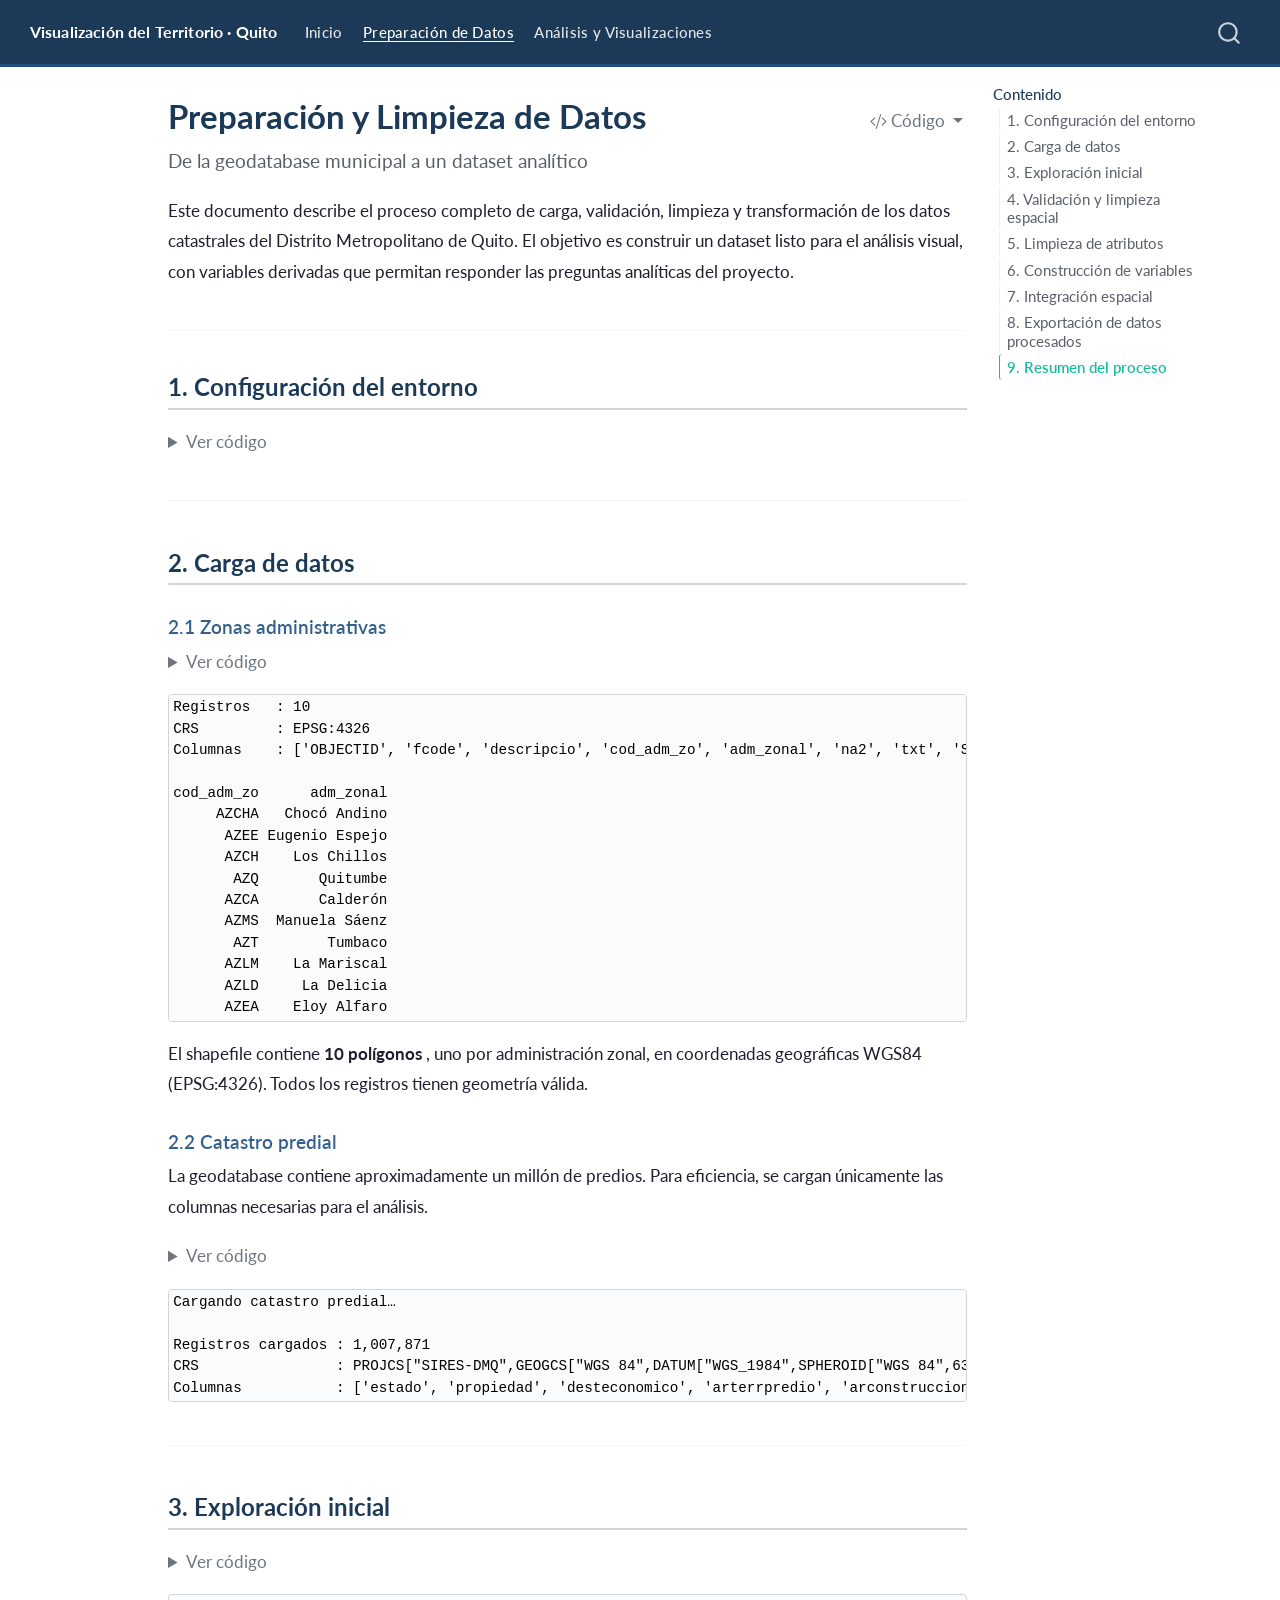
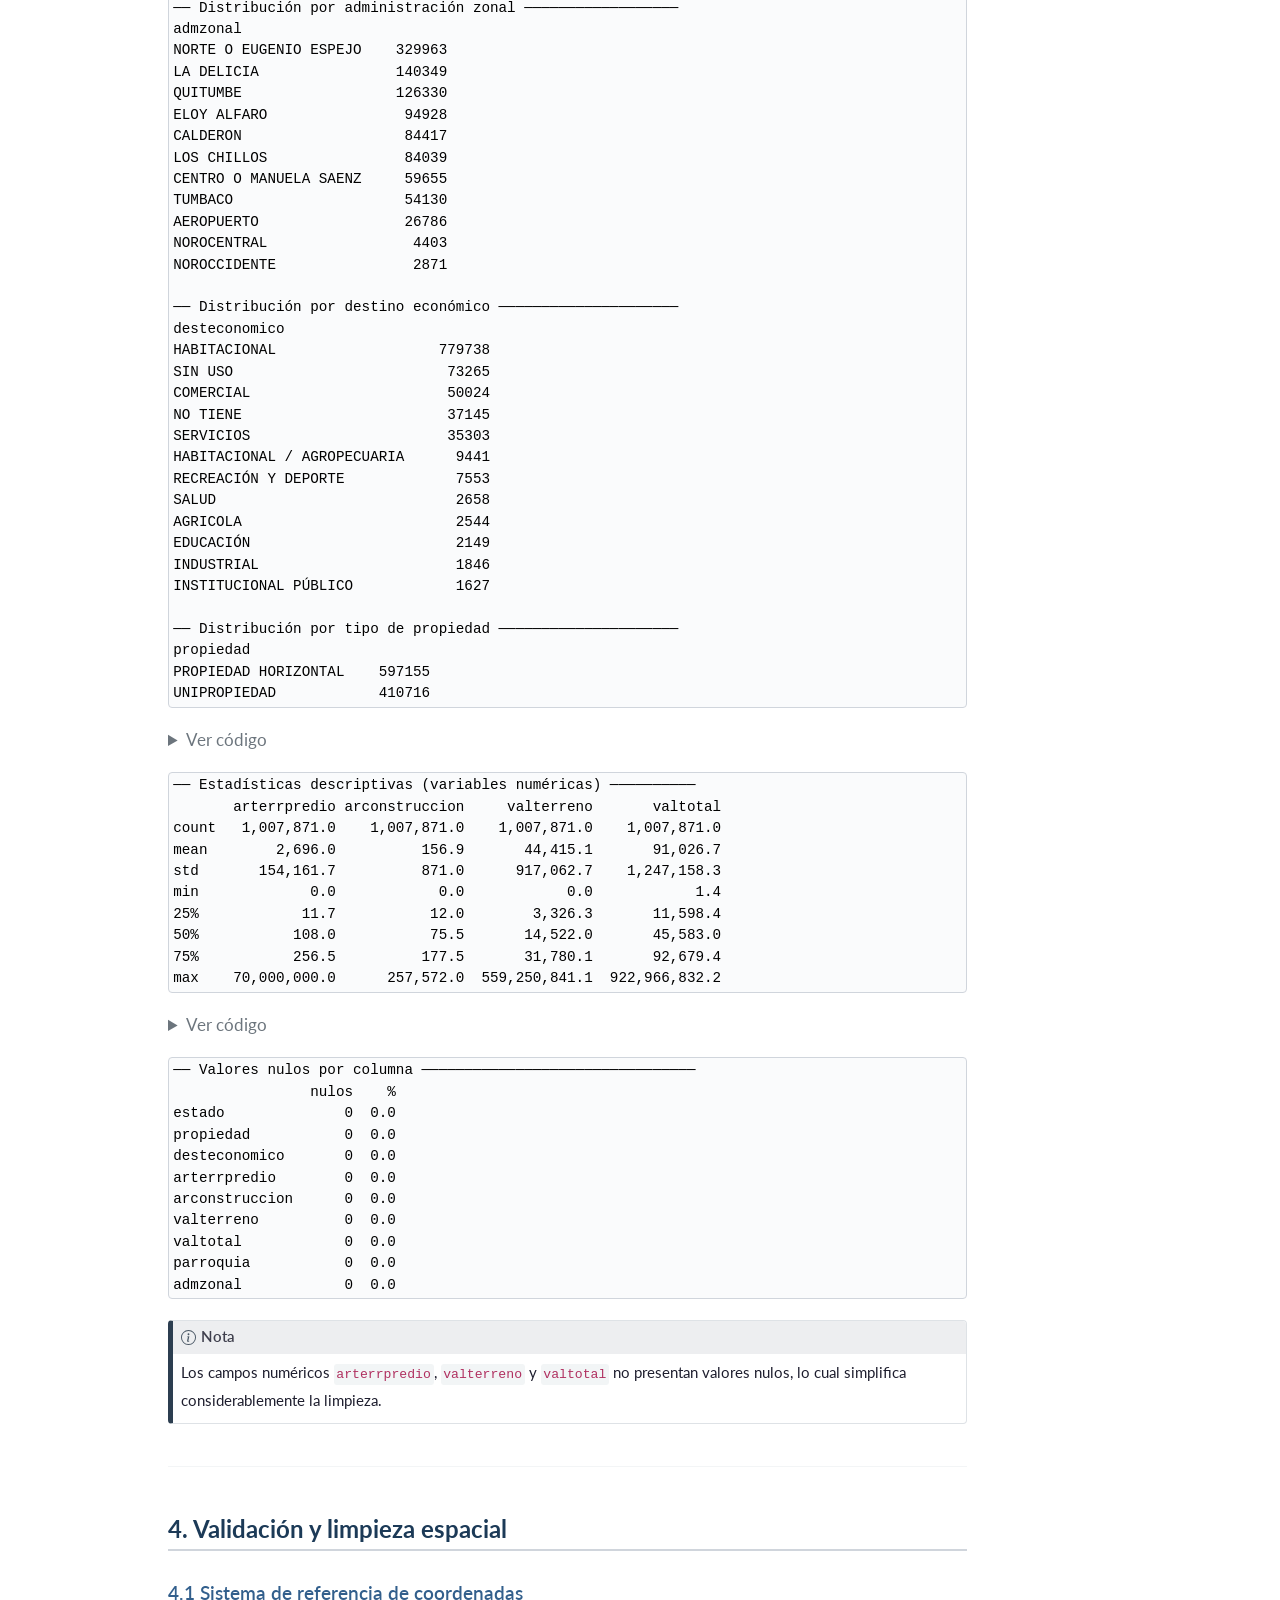
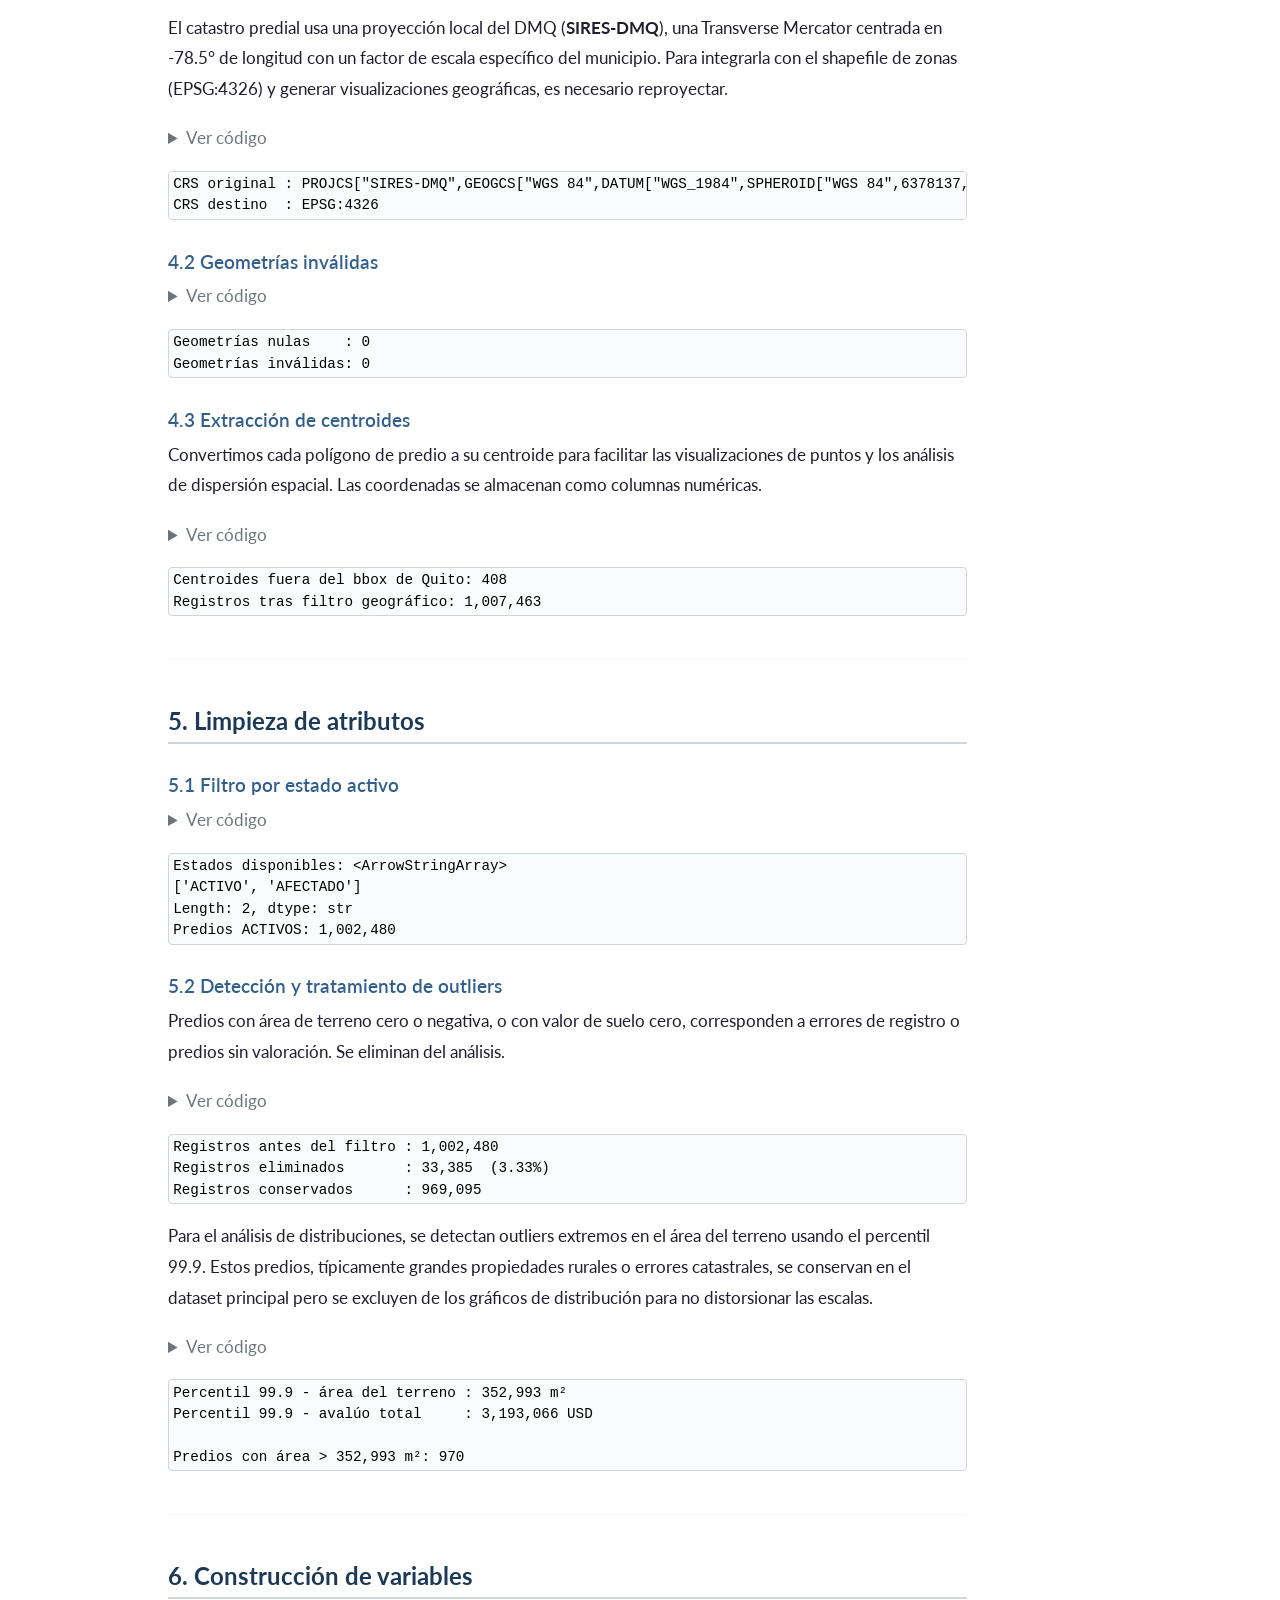
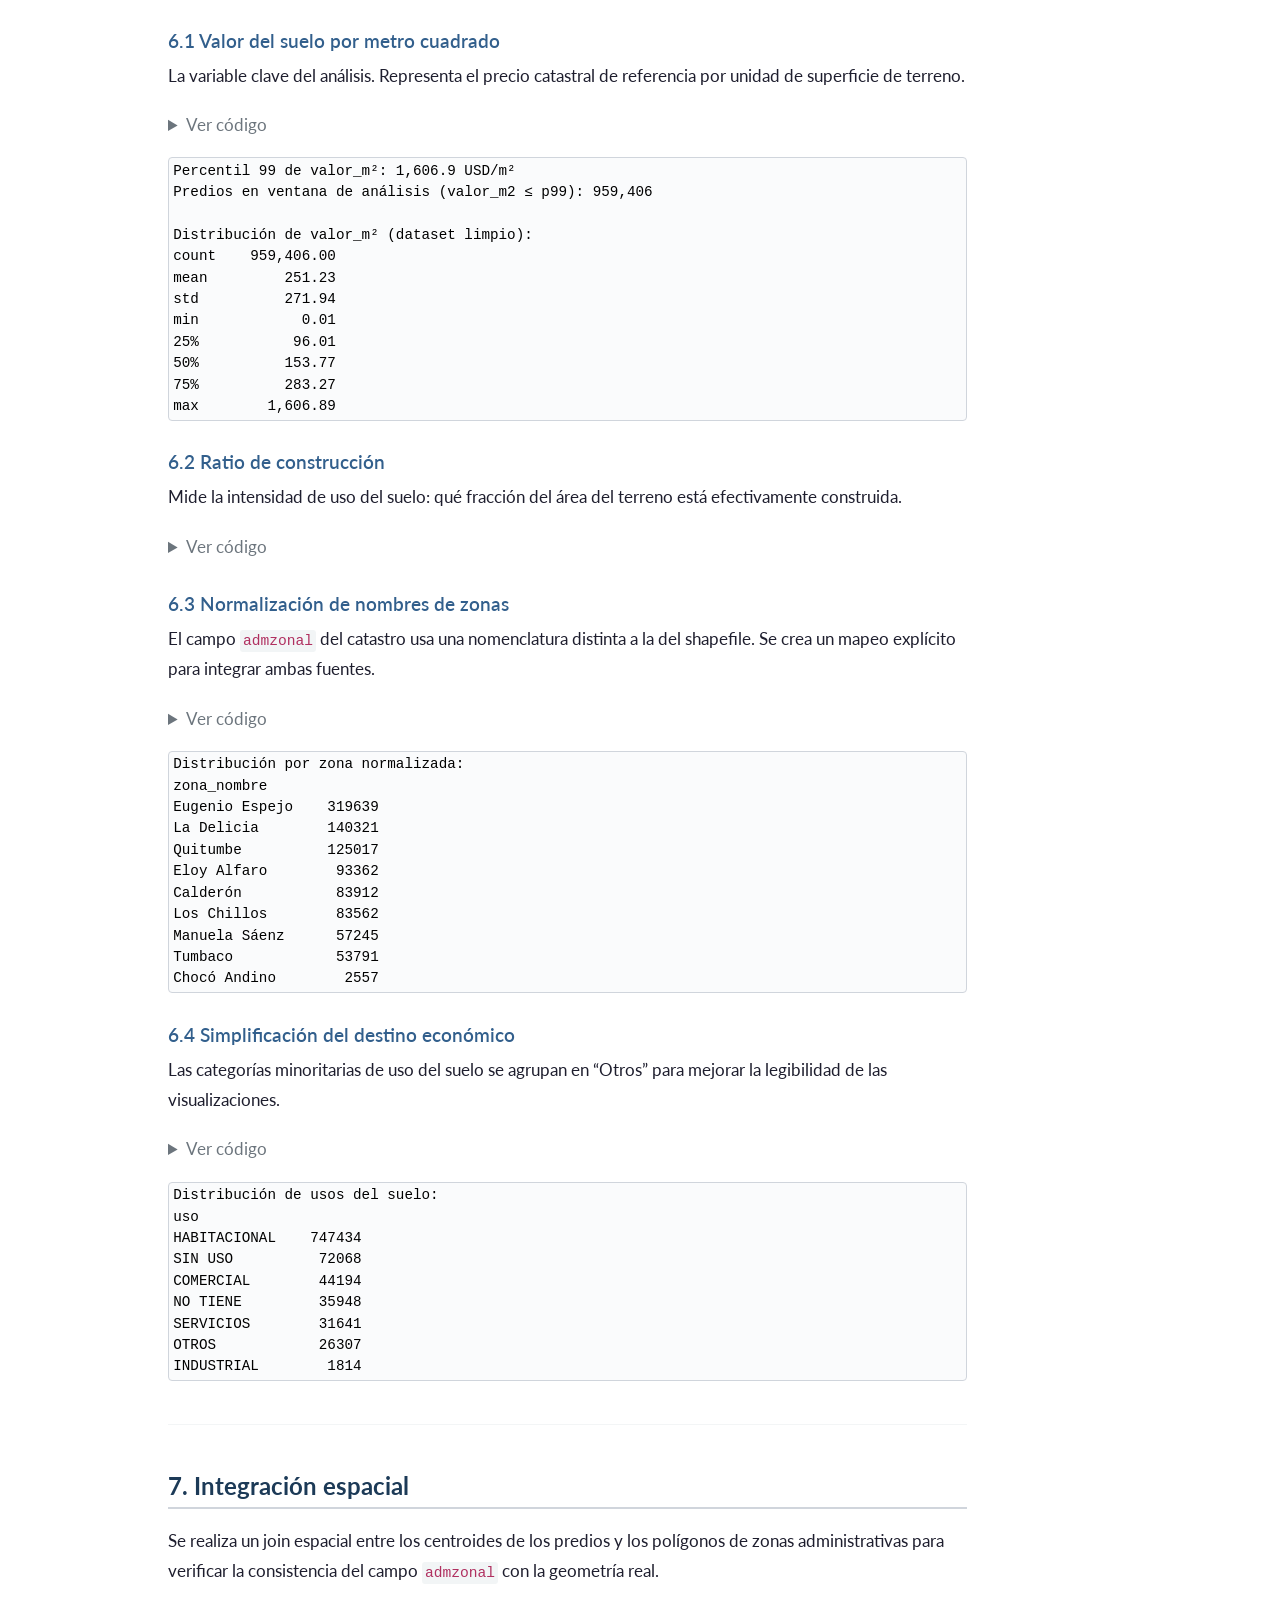
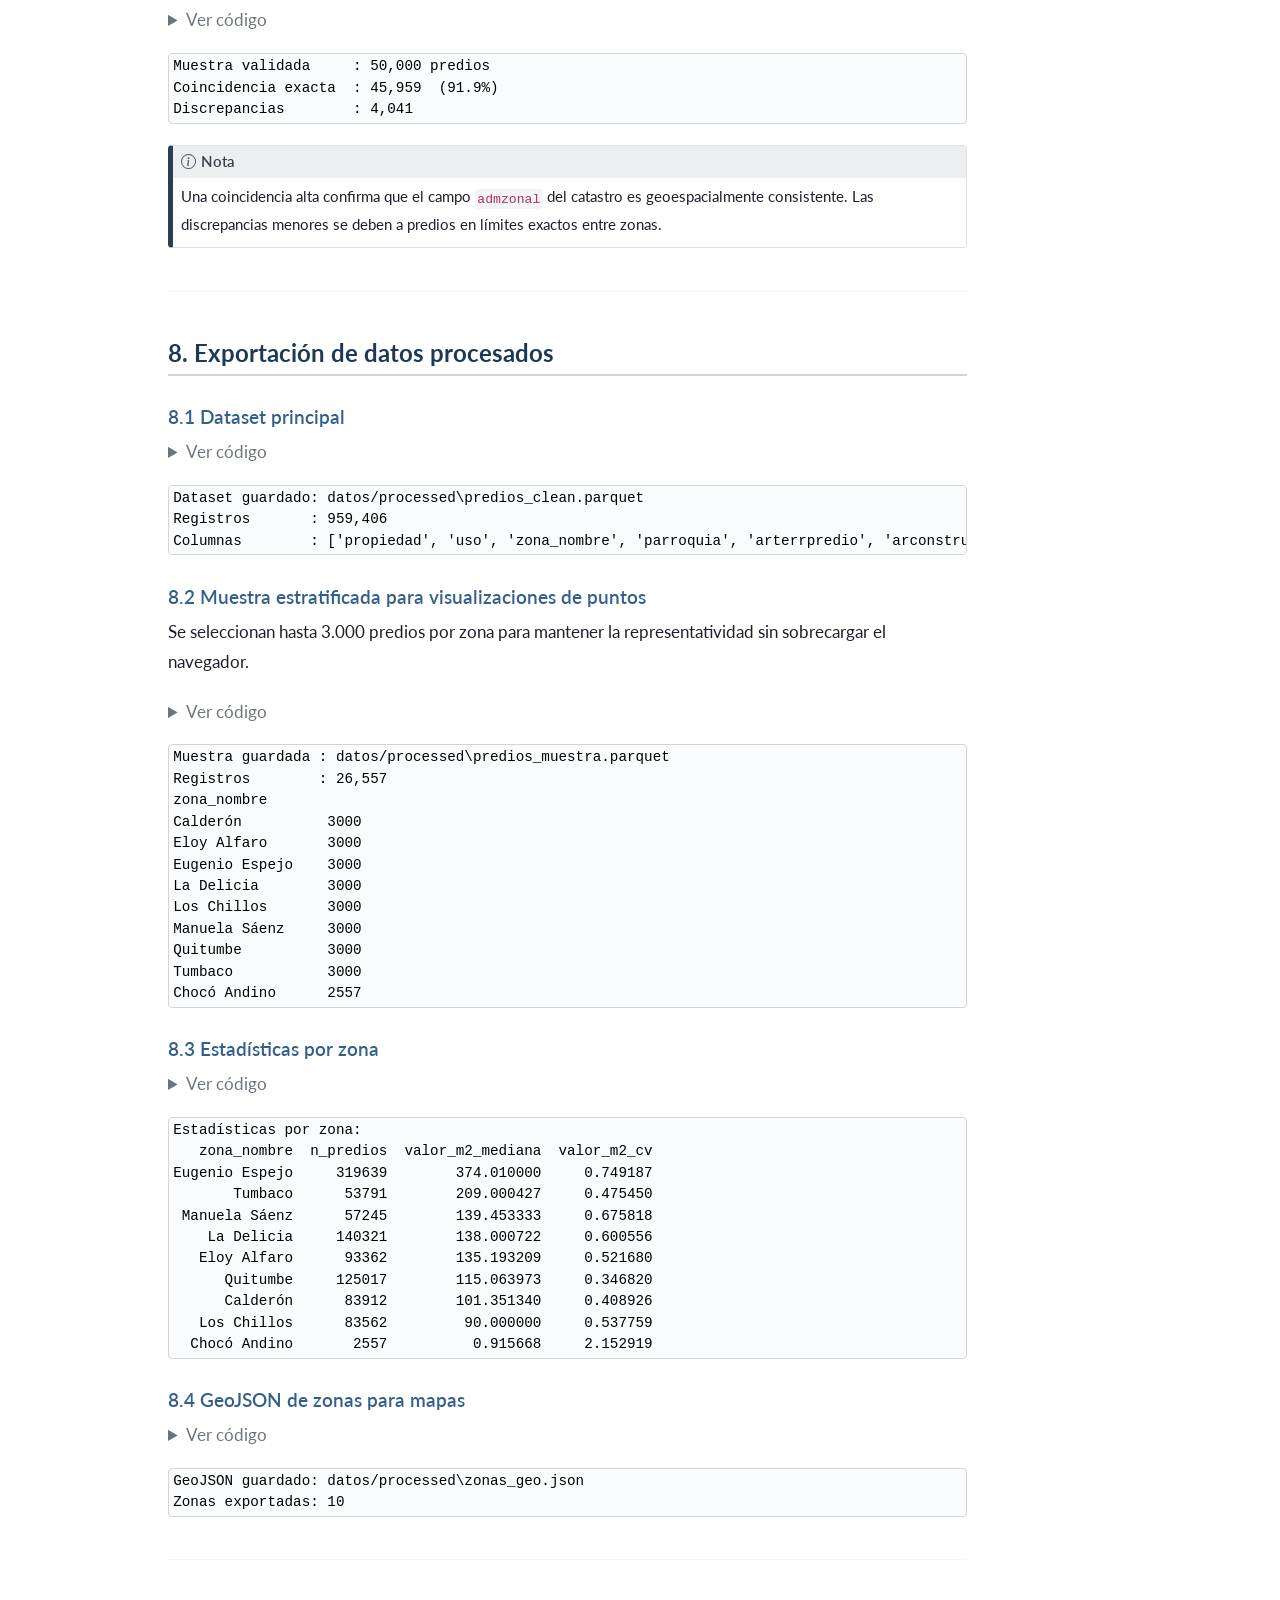
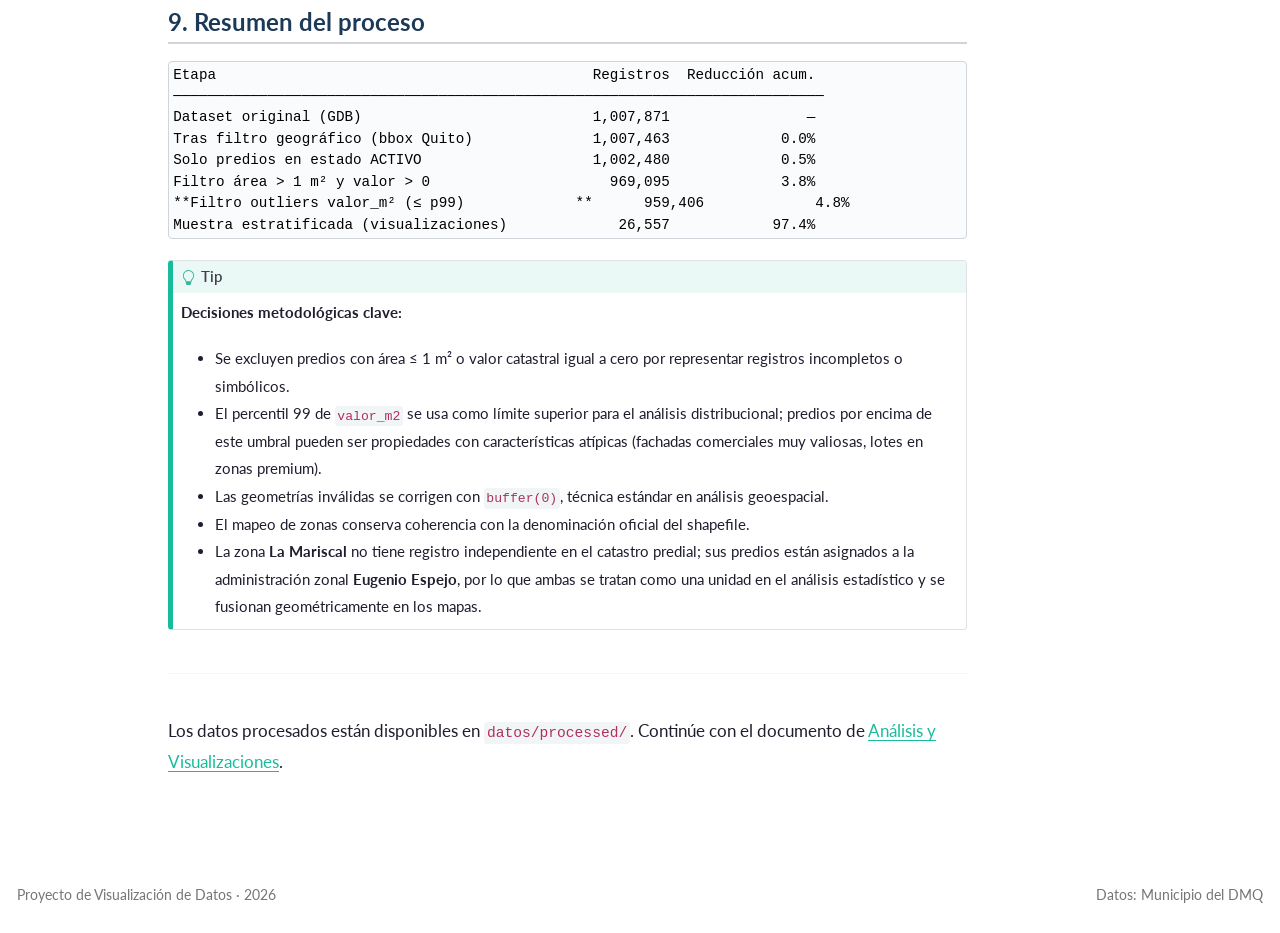
==== commit 9c0523c7: "Cambio de header" ====
--- a/docs/data_cleaning.html
+++ b/docs/data_cleaning.html
@@ -1,242 +1,570 @@
-<!DOCTYPE html>
-<html xmlns="http://www.w3.org/1999/xhtml" lang="es" xml:lang="es"><head>
+<!doctype html>
+<html xmlns="http://www.w3.org/1999/xhtml" lang="es" xml:lang="es">
+  <head>
+    <meta charset="utf-8" />
+    <meta name="generator" content="quarto-1.9.36" />
 
-<meta charset="utf-8">
-<meta name="generator" content="quarto-1.9.36">
+    <meta
+      name="viewport"
+      content="width=device-width, initial-scale=1.0, user-scalable=yes"
+    />
 
-<meta name="viewport" content="width=device-width, initial-scale=1.0, user-scalable=yes">
+    <meta name="author" content="Fausto Guano" />
 
-<meta name="author" content="Fausto Guano">
-
-<title>Preparación y Limpieza de Datos – Visualización del Territorio · Quito</title>
-<style>
-/* Default styles provided by pandoc.
+    <title>
+      Preparación y Limpieza de Datos – Visualización del Territorio · Quito
+    </title>
+    <style>
+      /* Default styles provided by pandoc.
 ** See https://pandoc.org/MANUAL.html#variables-for-html for config info.
 */
-code{white-space: pre-wrap;}
-span.smallcaps{font-variant: small-caps;}
-div.columns{display: flex; gap: min(4vw, 1.5em);}
-div.column{flex: auto; overflow-x: auto;}
-div.hanging-indent{margin-left: 1.5em; text-indent: -1.5em;}
-ul.task-list{list-style: none;}
-ul.task-list li input[type="checkbox"] {
-  width: 0.8em;
-  margin: 0 0.8em 0.2em -1em; /* quarto-specific, see https://github.com/quarto-dev/quarto-cli/issues/4556 */ 
-  vertical-align: middle;
-}
-/* CSS for syntax highlighting */
-html { -webkit-text-size-adjust: 100%; }
-pre > code.sourceCode { white-space: pre; position: relative; }
-pre > code.sourceCode > span { display: inline-block; line-height: 1.25; }
-pre > code.sourceCode > span:empty { height: 1.2em; }
-.sourceCode { overflow: visible; }
-code.sourceCode > span { color: inherit; text-decoration: inherit; }
-div.sourceCode { margin: 1em 0; }
-pre.sourceCode { margin: 0; }
-@media screen {
-div.sourceCode { overflow: auto; }
-}
-@media print {
-pre > code.sourceCode { white-space: pre-wrap; }
-pre > code.sourceCode > span { text-indent: -5em; padding-left: 5em; }
-}
-pre.numberSource code
-  { counter-reset: source-line 0; }
-pre.numberSource code > span
-  { position: relative; left: -4em; counter-increment: source-line; }
-pre.numberSource code > span > a:first-child::before
-  { content: counter(source-line);
-    position: relative; left: -1em; text-align: right; vertical-align: baseline;
-    border: none; display: inline-block;
-    -webkit-touch-callout: none; -webkit-user-select: none;
-    -khtml-user-select: none; -moz-user-select: none;
-    -ms-user-select: none; user-select: none;
-    padding: 0 4px; width: 4em;
-  }
-pre.numberSource { margin-left: 3em;  padding-left: 4px; }
-div.sourceCode
-  {   }
-@media screen {
-pre > code.sourceCode > span > a:first-child::before { text-decoration: underline; }
-}
-</style>
+      code {
+        white-space: pre-wrap;
+      }
+      span.smallcaps {
+        font-variant: small-caps;
+      }
+      div.columns {
+        display: flex;
+        gap: min(4vw, 1.5em);
+      }
+      div.column {
+        flex: auto;
+        overflow-x: auto;
+      }
+      div.hanging-indent {
+        margin-left: 1.5em;
+        text-indent: -1.5em;
+      }
+      ul.task-list {
+        list-style: none;
+      }
+      ul.task-list li input[type="checkbox"] {
+        width: 0.8em;
+        margin: 0 0.8em 0.2em -1em; /* quarto-specific, see https://github.com/quarto-dev/quarto-cli/issues/4556 */
+        vertical-align: middle;
+      }
+      /* CSS for syntax highlighting */
+      html {
+        -webkit-text-size-adjust: 100%;
+      }
+      pre > code.sourceCode {
+        white-space: pre;
+        position: relative;
+      }
+      pre > code.sourceCode > span {
+        display: inline-block;
+        line-height: 1.25;
+      }
+      pre > code.sourceCode > span:empty {
+        height: 1.2em;
+      }
+      .sourceCode {
+        overflow: visible;
+      }
+      code.sourceCode > span {
+        color: inherit;
+        text-decoration: inherit;
+      }
+      div.sourceCode {
+        margin: 1em 0;
+      }
+      pre.sourceCode {
+        margin: 0;
+      }
+      @media screen {
+        div.sourceCode {
+          overflow: auto;
+        }
+      }
+      @media print {
+        pre > code.sourceCode {
+          white-space: pre-wrap;
+        }
+        pre > code.sourceCode > span {
+          text-indent: -5em;
+          padding-left: 5em;
+        }
+      }
+      pre.numberSource code {
+        counter-reset: source-line 0;
+      }
+      pre.numberSource code > span {
+        position: relative;
+        left: -4em;
+        counter-increment: source-line;
+      }
+      pre.numberSource code > span > a:first-child::before {
+        content: counter(source-line);
+        position: relative;
+        left: -1em;
+        text-align: right;
+        vertical-align: baseline;
+        border: none;
+        display: inline-block;
+        -webkit-touch-callout: none;
+        -webkit-user-select: none;
+        -khtml-user-select: none;
+        -moz-user-select: none;
+        -ms-user-select: none;
+        user-select: none;
+        padding: 0 4px;
+        width: 4em;
+      }
+      pre.numberSource {
+        margin-left: 3em;
+        padding-left: 4px;
+      }
+      div.sourceCode {
+      }
+      @media screen {
+        pre > code.sourceCode > span > a:first-child::before {
+          text-decoration: underline;
+        }
+      }
+    </style>
 
+    <script src="site_libs/quarto-nav/quarto-nav.js"></script>
+    <script src="site_libs/quarto-nav/headroom.min.js"></script>
+    <script src="site_libs/clipboard/clipboard.min.js"></script>
+    <script src="site_libs/quarto-search/autocomplete.umd.js"></script>
+    <script src="site_libs/quarto-search/fuse.min.js"></script>
+    <script src="site_libs/quarto-search/quarto-search.js"></script>
+    <meta name="quarto:offset" content="./" />
+    <script src="site_libs/quarto-html/quarto.js" type="module"></script>
+    <script
+      src="site_libs/quarto-html/tabsets/tabsets.js"
+      type="module"
+    ></script>
+    <script src="site_libs/quarto-html/popper.min.js"></script>
+    <script src="site_libs/quarto-html/tippy.umd.min.js"></script>
+    <script src="site_libs/quarto-html/anchor.min.js"></script>
+    <link href="site_libs/quarto-html/tippy.css" rel="stylesheet" />
+    <link
+      href="site_libs/quarto-html/quarto-syntax-highlighting-a06763021a52c43c40a351ac8b799b8f.css"
+      rel="stylesheet"
+      id="quarto-text-highlighting-styles"
+    />
+    <script src="site_libs/bootstrap/bootstrap.min.js"></script>
+    <link href="site_libs/bootstrap/bootstrap-icons.css" rel="stylesheet" />
+    <link
+      href="site_libs/bootstrap/bootstrap-09fdf1c988cf04e6fc3f8b602695d7e1.min.css"
+      rel="stylesheet"
+      append-hash="true"
+      id="quarto-bootstrap"
+      data-mode="light"
+    />
+    <script id="quarto-search-options" type="application/json">
+      {
+        "location": "navbar",
+        "copy-button": false,
+        "collapse-after": 3,
+        "panel-placement": "end",
+        "type": "overlay",
+        "limit": 50,
+        "keyboard-shortcut": ["f", "/", "s"],
+        "show-item-context": false,
+        "language": {
+          "search-no-results-text": "No se han encontrado resultados",
+          "search-matching-documents-text": "documentos encontrados",
+          "search-copy-link-title": "Copiar el enlace en la búsqueda",
+          "search-hide-matches-text": "Ocultar resultados adicionales",
+          "search-more-match-text": "resultado adicional en este documento",
+          "search-more-matches-text": "resultados adicionales en este documento",
+          "search-clear-button-title": "Borrar",
+          "search-text-placeholder": "",
+          "search-detached-cancel-button-title": "Cancelar",
+          "search-submit-button-title": "Enviar",
+          "search-label": "Buscar"
+        }
+      }
+    </script>
+    <style>
+      html {
+        scroll-behavior: smooth;
+      }
+    </style>
 
-<script src="site_libs/quarto-nav/quarto-nav.js"></script>
-<script src="site_libs/quarto-nav/headroom.min.js"></script>
-<script src="site_libs/clipboard/clipboard.min.js"></script>
-<script src="site_libs/quarto-search/autocomplete.umd.js"></script>
-<script src="site_libs/quarto-search/fuse.min.js"></script>
-<script src="site_libs/quarto-search/quarto-search.js"></script>
-<meta name="quarto:offset" content="./">
-<script src="site_libs/quarto-html/quarto.js" type="module"></script>
-<script src="site_libs/quarto-html/tabsets/tabsets.js" type="module"></script>
-<script src="site_libs/quarto-html/popper.min.js"></script>
-<script src="site_libs/quarto-html/tippy.umd.min.js"></script>
-<script src="site_libs/quarto-html/anchor.min.js"></script>
-<link href="site_libs/quarto-html/tippy.css" rel="stylesheet">
-<link href="site_libs/quarto-html/quarto-syntax-highlighting-a06763021a52c43c40a351ac8b799b8f.css" rel="stylesheet" id="quarto-text-highlighting-styles">
-<script src="site_libs/bootstrap/bootstrap.min.js"></script>
-<link href="site_libs/bootstrap/bootstrap-icons.css" rel="stylesheet">
-<link href="site_libs/bootstrap/bootstrap-09fdf1c988cf04e6fc3f8b602695d7e1.min.css" rel="stylesheet" append-hash="true" id="quarto-bootstrap" data-mode="light">
-<script id="quarto-search-options" type="application/json">{
-  "location": "navbar",
-  "copy-button": false,
-  "collapse-after": 3,
-  "panel-placement": "end",
-  "type": "overlay",
-  "limit": 50,
-  "keyboard-shortcut": [
-    "f",
-    "/",
-    "s"
-  ],
-  "show-item-context": false,
-  "language": {
-    "search-no-results-text": "No se han encontrado resultados",
-    "search-matching-documents-text": "documentos encontrados",
-    "search-copy-link-title": "Copiar el enlace en la búsqueda",
-    "search-hide-matches-text": "Ocultar resultados adicionales",
-    "search-more-match-text": "resultado adicional en este documento",
-    "search-more-matches-text": "resultados adicionales en este documento",
-    "search-clear-button-title": "Borrar",
-    "search-text-placeholder": "",
-    "search-detached-cancel-button-title": "Cancelar",
-    "search-submit-button-title": "Enviar",
-    "search-label": "Buscar"
-  }
-}</script>
-<style>html{ scroll-behavior: smooth; }</style>
+    <link rel="stylesheet" href="styles.css" />
+  </head>
 
-
-<link rel="stylesheet" href="styles.css">
-</head>
-
-<body class="nav-fixed quarto-light">
-
-<div id="quarto-search-results"></div>
-  <header id="quarto-header" class="headroom fixed-top">
-    <nav class="navbar navbar-expand-lg " data-bs-theme="dark">
-      <div class="navbar-container container-fluid">
-      <div class="navbar-brand-container mx-auto">
-    <a class="navbar-brand" href="./index.html">
-    <span class="navbar-title">Visualización del Territorio · Quito</span>
-    </a>
-  </div>
-            <div id="quarto-search" class="" title="Buscar"></div>
-          <button class="navbar-toggler" type="button" data-bs-toggle="collapse" data-bs-target="#navbarCollapse" aria-controls="navbarCollapse" role="menu" aria-expanded="false" aria-label="Navegación de palanca" onclick="if (window.quartoToggleHeadroom) { window.quartoToggleHeadroom(); }">
-  <span class="navbar-toggler-icon"></span>
-</button>
+  <body class="nav-fixed quarto-light">
+    <div id="quarto-search-results"></div>
+    <header id="quarto-header" class="headroom fixed-top">
+      <nav class="navbar navbar-expand-lg" data-bs-theme="dark">
+        <div class="navbar-container container-fluid">
+          <div class="navbar-brand-container mx-auto">
+            <a class="navbar-brand" href="./index.html">
+              <span class="navbar-title"
+                >Visualización del Territorio · Quito</span
+              >
+            </a>
+          </div>
+          <div id="quarto-search" class="" title="Buscar"></div>
+          <button
+            class="navbar-toggler"
+            type="button"
+            data-bs-toggle="collapse"
+            data-bs-target="#navbarCollapse"
+            aria-controls="navbarCollapse"
+            role="menu"
+            aria-expanded="false"
+            aria-label="Navegación de palanca"
+            onclick="
+              if (window.quartoToggleHeadroom) {
+                window.quartoToggleHeadroom();
+              }
+            "
+          >
+            <span class="navbar-toggler-icon"></span>
+          </button>
           <div class="collapse navbar-collapse" id="navbarCollapse">
             <ul class="navbar-nav navbar-nav-scroll me-auto">
-  <li class="nav-item">
-    <a class="nav-link" href="./index.html"> 
-<span class="menu-text">Inicio</span></a>
-  </li>  
-  <li class="nav-item">
-    <a class="nav-link active" href="./data_cleaning.html" aria-current="page"> 
-<span class="menu-text">Preparación de Datos</span></a>
-  </li>  
-  <li class="nav-item">
-    <a class="nav-link" href="./visualizations.html"> 
-<span class="menu-text">Análisis y Visualizaciones</span></a>
-  </li>  
-</ul>
-          </div> <!-- /navcollapse -->
-            <div class="quarto-navbar-tools">
-</div>
-      </div> <!-- /container-fluid -->
-    </nav>
-</header>
-<!-- content -->
-<div id="quarto-content" class="quarto-container page-columns page-rows-contents page-layout-article page-navbar">
-<!-- sidebar -->
-<!-- margin-sidebar -->
-    <div id="quarto-margin-sidebar" class="sidebar margin-sidebar">
+              <li class="nav-item">
+                <a class="nav-link" href="./index.html">
+                  <span class="menu-text">Inicio</span></a
+                >
+              </li>
+              <li class="nav-item">
+                <a
+                  class="nav-link active"
+                  href="./data_cleaning.html"
+                  aria-current="page"
+                >
+                  <span class="menu-text">Preparación de Datos</span></a
+                >
+              </li>
+              <li class="nav-item">
+                <a class="nav-link" href="./visualizations.html">
+                  <span class="menu-text">Análisis y Visualizaciones</span></a
+                >
+              </li>
+            </ul>
+          </div>
+          <!-- /navcollapse -->
+          <div class="quarto-navbar-tools"></div>
+        </div>
+        <!-- /container-fluid -->
+      </nav>
+    </header>
+    <!-- content -->
+    <div
+      id="quarto-content"
+      class="quarto-container page-columns page-rows-contents page-layout-article page-navbar"
+    >
+      <!-- sidebar -->
+      <!-- margin-sidebar -->
+      <div id="quarto-margin-sidebar" class="sidebar margin-sidebar">
         <nav id="TOC" role="doc-toc" class="toc-active">
-    <h2 id="toc-title">Contenido</h2>
-   
-  <ul>
-  <li><a href="#configuración-del-entorno" id="toc-configuración-del-entorno" class="nav-link active" data-scroll-target="#configuración-del-entorno">1. Configuración del entorno</a></li>
-  <li><a href="#carga-de-datos" id="toc-carga-de-datos" class="nav-link" data-scroll-target="#carga-de-datos">2. Carga de datos</a>
-  <ul class="collapse">
-  <li><a href="#zonas-administrativas" id="toc-zonas-administrativas" class="nav-link" data-scroll-target="#zonas-administrativas">2.1 Zonas administrativas</a></li>
-  <li><a href="#catastro-predial" id="toc-catastro-predial" class="nav-link" data-scroll-target="#catastro-predial">2.2 Catastro predial</a></li>
-  </ul></li>
-  <li><a href="#exploración-inicial" id="toc-exploración-inicial" class="nav-link" data-scroll-target="#exploración-inicial">3. Exploración inicial</a></li>
-  <li><a href="#validación-y-limpieza-espacial" id="toc-validación-y-limpieza-espacial" class="nav-link" data-scroll-target="#validación-y-limpieza-espacial">4. Validación y limpieza espacial</a>
-  <ul class="collapse">
-  <li><a href="#sistema-de-referencia-de-coordenadas" id="toc-sistema-de-referencia-de-coordenadas" class="nav-link" data-scroll-target="#sistema-de-referencia-de-coordenadas">4.1 Sistema de referencia de coordenadas</a></li>
-  <li><a href="#geometrías-inválidas" id="toc-geometrías-inválidas" class="nav-link" data-scroll-target="#geometrías-inválidas">4.2 Geometrías inválidas</a></li>
-  <li><a href="#extracción-de-centroides" id="toc-extracción-de-centroides" class="nav-link" data-scroll-target="#extracción-de-centroides">4.3 Extracción de centroides</a></li>
-  </ul></li>
-  <li><a href="#limpieza-de-atributos" id="toc-limpieza-de-atributos" class="nav-link" data-scroll-target="#limpieza-de-atributos">5. Limpieza de atributos</a>
-  <ul class="collapse">
-  <li><a href="#filtro-por-estado-activo" id="toc-filtro-por-estado-activo" class="nav-link" data-scroll-target="#filtro-por-estado-activo">5.1 Filtro por estado activo</a></li>
-  <li><a href="#detección-y-tratamiento-de-outliers" id="toc-detección-y-tratamiento-de-outliers" class="nav-link" data-scroll-target="#detección-y-tratamiento-de-outliers">5.2 Detección y tratamiento de outliers</a></li>
-  </ul></li>
-  <li><a href="#construcción-de-variables" id="toc-construcción-de-variables" class="nav-link" data-scroll-target="#construcción-de-variables">6. Construcción de variables</a>
-  <ul class="collapse">
-  <li><a href="#valor-del-suelo-por-metro-cuadrado" id="toc-valor-del-suelo-por-metro-cuadrado" class="nav-link" data-scroll-target="#valor-del-suelo-por-metro-cuadrado">6.1 Valor del suelo por metro cuadrado</a></li>
-  <li><a href="#ratio-de-construcción" id="toc-ratio-de-construcción" class="nav-link" data-scroll-target="#ratio-de-construcción">6.2 Ratio de construcción</a></li>
-  <li><a href="#normalización-de-nombres-de-zonas" id="toc-normalización-de-nombres-de-zonas" class="nav-link" data-scroll-target="#normalización-de-nombres-de-zonas">6.3 Normalización de nombres de zonas</a></li>
-  <li><a href="#simplificación-del-destino-económico" id="toc-simplificación-del-destino-económico" class="nav-link" data-scroll-target="#simplificación-del-destino-económico">6.4 Simplificación del destino económico</a></li>
-  </ul></li>
-  <li><a href="#integración-espacial" id="toc-integración-espacial" class="nav-link" data-scroll-target="#integración-espacial">7. Integración espacial</a></li>
-  <li><a href="#exportación-de-datos-procesados" id="toc-exportación-de-datos-procesados" class="nav-link" data-scroll-target="#exportación-de-datos-procesados">8. Exportación de datos procesados</a>
-  <ul class="collapse">
-  <li><a href="#dataset-principal" id="toc-dataset-principal" class="nav-link" data-scroll-target="#dataset-principal">8.1 Dataset principal</a></li>
-  <li><a href="#muestra-estratificada-para-visualizaciones-de-puntos" id="toc-muestra-estratificada-para-visualizaciones-de-puntos" class="nav-link" data-scroll-target="#muestra-estratificada-para-visualizaciones-de-puntos">8.2 Muestra estratificada para visualizaciones de puntos</a></li>
-  <li><a href="#estadísticas-por-zona" id="toc-estadísticas-por-zona" class="nav-link" data-scroll-target="#estadísticas-por-zona">8.3 Estadísticas por zona</a></li>
-  <li><a href="#geojson-de-zonas-para-mapas" id="toc-geojson-de-zonas-para-mapas" class="nav-link" data-scroll-target="#geojson-de-zonas-para-mapas">8.4 GeoJSON de zonas para mapas</a></li>
-  </ul></li>
-  <li><a href="#resumen-del-proceso" id="toc-resumen-del-proceso" class="nav-link" data-scroll-target="#resumen-del-proceso">9. Resumen del proceso</a></li>
-  </ul>
-</nav>
-    </div>
-<!-- main -->
-<main class="content" id="quarto-document-content">
+          <h2 id="toc-title">Contenido</h2>
 
-<header id="title-block-header" class="quarto-title-block default">
-<div class="quarto-title">
-<div class="quarto-title-block"><div><h1 class="title">Preparación y Limpieza de Datos</h1><button type="button" class="btn code-tools-button dropdown-toggle" id="quarto-code-tools-menu" data-bs-toggle="dropdown" aria-expanded="false"><i class="bi"></i> Código</button><ul class="dropdown-menu dropdown-menu-end" aria-labelelledby="quarto-code-tools-menu"><li><a id="quarto-show-all-code" class="dropdown-item" href="javascript:void(0)" role="button">Mostrar todo el código</a></li><li><a id="quarto-hide-all-code" class="dropdown-item" href="javascript:void(0)" role="button">Ocultar todo el código</a></li><li><hr class="dropdown-divider"></li><li><a id="quarto-view-source" class="dropdown-item" href="javascript:void(0)" role="button">Ver el código fuente</a></li></ul></div></div>
-<p class="subtitle lead">De la geodatabase municipal a un dataset analítico</p>
-</div>
+          <ul>
+            <li>
+              <a
+                href="#configuración-del-entorno"
+                id="toc-configuración-del-entorno"
+                class="nav-link active"
+                data-scroll-target="#configuración-del-entorno"
+                >1. Configuración del entorno</a
+              >
+            </li>
+            <li>
+              <a
+                href="#carga-de-datos"
+                id="toc-carga-de-datos"
+                class="nav-link"
+                data-scroll-target="#carga-de-datos"
+                >2. Carga de datos</a
+              >
+              <ul class="collapse">
+                <li>
+                  <a
+                    href="#zonas-administrativas"
+                    id="toc-zonas-administrativas"
+                    class="nav-link"
+                    data-scroll-target="#zonas-administrativas"
+                    >2.1 Zonas administrativas</a
+                  >
+                </li>
+                <li>
+                  <a
+                    href="#catastro-predial"
+                    id="toc-catastro-predial"
+                    class="nav-link"
+                    data-scroll-target="#catastro-predial"
+                    >2.2 Catastro predial</a
+                  >
+                </li>
+              </ul>
+            </li>
+            <li>
+              <a
+                href="#exploración-inicial"
+                id="toc-exploración-inicial"
+                class="nav-link"
+                data-scroll-target="#exploración-inicial"
+                >3. Exploración inicial</a
+              >
+            </li>
+            <li>
+              <a
+                href="#validación-y-limpieza-espacial"
+                id="toc-validación-y-limpieza-espacial"
+                class="nav-link"
+                data-scroll-target="#validación-y-limpieza-espacial"
+                >4. Validación y limpieza espacial</a
+              >
+              <ul class="collapse">
+                <li>
+                  <a
+                    href="#sistema-de-referencia-de-coordenadas"
+                    id="toc-sistema-de-referencia-de-coordenadas"
+                    class="nav-link"
+                    data-scroll-target="#sistema-de-referencia-de-coordenadas"
+                    >4.1 Sistema de referencia de coordenadas</a
+                  >
+                </li>
+                <li>
+                  <a
+                    href="#geometrías-inválidas"
+                    id="toc-geometrías-inválidas"
+                    class="nav-link"
+                    data-scroll-target="#geometrías-inválidas"
+                    >4.2 Geometrías inválidas</a
+                  >
+                </li>
+                <li>
+                  <a
+                    href="#extracción-de-centroides"
+                    id="toc-extracción-de-centroides"
+                    class="nav-link"
+                    data-scroll-target="#extracción-de-centroides"
+                    >4.3 Extracción de centroides</a
+                  >
+                </li>
+              </ul>
+            </li>
+            <li>
+              <a
+                href="#limpieza-de-atributos"
+                id="toc-limpieza-de-atributos"
+                class="nav-link"
+                data-scroll-target="#limpieza-de-atributos"
+                >5. Limpieza de atributos</a
+              >
+              <ul class="collapse">
+                <li>
+                  <a
+                    href="#filtro-por-estado-activo"
+                    id="toc-filtro-por-estado-activo"
+                    class="nav-link"
+                    data-scroll-target="#filtro-por-estado-activo"
+                    >5.1 Filtro por estado activo</a
+                  >
+                </li>
+                <li>
+                  <a
+                    href="#detección-y-tratamiento-de-outliers"
+                    id="toc-detección-y-tratamiento-de-outliers"
+                    class="nav-link"
+                    data-scroll-target="#detección-y-tratamiento-de-outliers"
+                    >5.2 Detección y tratamiento de outliers</a
+                  >
+                </li>
+              </ul>
+            </li>
+            <li>
+              <a
+                href="#construcción-de-variables"
+                id="toc-construcción-de-variables"
+                class="nav-link"
+                data-scroll-target="#construcción-de-variables"
+                >6. Construcción de variables</a
+              >
+              <ul class="collapse">
+                <li>
+                  <a
+                    href="#valor-del-suelo-por-metro-cuadrado"
+                    id="toc-valor-del-suelo-por-metro-cuadrado"
+                    class="nav-link"
+                    data-scroll-target="#valor-del-suelo-por-metro-cuadrado"
+                    >6.1 Valor del suelo por metro cuadrado</a
+                  >
+                </li>
+                <li>
+                  <a
+                    href="#ratio-de-construcción"
+                    id="toc-ratio-de-construcción"
+                    class="nav-link"
+                    data-scroll-target="#ratio-de-construcción"
+                    >6.2 Ratio de construcción</a
+                  >
+                </li>
+                <li>
+                  <a
+                    href="#normalización-de-nombres-de-zonas"
+                    id="toc-normalización-de-nombres-de-zonas"
+                    class="nav-link"
+                    data-scroll-target="#normalización-de-nombres-de-zonas"
+                    >6.3 Normalización de nombres de zonas</a
+                  >
+                </li>
+                <li>
+                  <a
+                    href="#simplificación-del-destino-económico"
+                    id="toc-simplificación-del-destino-económico"
+                    class="nav-link"
+                    data-scroll-target="#simplificación-del-destino-económico"
+                    >6.4 Simplificación del destino económico</a
+                  >
+                </li>
+              </ul>
+            </li>
+            <li>
+              <a
+                href="#integración-espacial"
+                id="toc-integración-espacial"
+                class="nav-link"
+                data-scroll-target="#integración-espacial"
+                >7. Integración espacial</a
+              >
+            </li>
+            <li>
+              <a
+                href="#exportación-de-datos-procesados"
+                id="toc-exportación-de-datos-procesados"
+                class="nav-link"
+                data-scroll-target="#exportación-de-datos-procesados"
+                >8. Exportación de datos procesados</a
+              >
+              <ul class="collapse">
+                <li>
+                  <a
+                    href="#dataset-principal"
+                    id="toc-dataset-principal"
+                    class="nav-link"
+                    data-scroll-target="#dataset-principal"
+                    >8.1 Dataset principal</a
+                  >
+                </li>
+                <li>
+                  <a
+                    href="#muestra-estratificada-para-visualizaciones-de-puntos"
+                    id="toc-muestra-estratificada-para-visualizaciones-de-puntos"
+                    class="nav-link"
+                    data-scroll-target="#muestra-estratificada-para-visualizaciones-de-puntos"
+                    >8.2 Muestra estratificada para visualizaciones de puntos</a
+                  >
+                </li>
+                <li>
+                  <a
+                    href="#estadísticas-por-zona"
+                    id="toc-estadísticas-por-zona"
+                    class="nav-link"
+                    data-scroll-target="#estadísticas-por-zona"
+                    >8.3 Estadísticas por zona</a
+                  >
+                </li>
+                <li>
+                  <a
+                    href="#geojson-de-zonas-para-mapas"
+                    id="toc-geojson-de-zonas-para-mapas"
+                    class="nav-link"
+                    data-scroll-target="#geojson-de-zonas-para-mapas"
+                    >8.4 GeoJSON de zonas para mapas</a
+                  >
+                </li>
+              </ul>
+            </li>
+            <li>
+              <a
+                href="#resumen-del-proceso"
+                id="toc-resumen-del-proceso"
+                class="nav-link"
+                data-scroll-target="#resumen-del-proceso"
+                >9. Resumen del proceso</a
+              >
+            </li>
+          </ul>
+        </nav>
+      </div>
+      <!-- main -->
+      <main class="content" id="quarto-document-content">
+        <header id="title-block-header" class="quarto-title-block default">
+          <div class="quarto-title">
+            <div class="quarto-title-block">
+              <div>
+                <h1 class="title">Preparación y Limpieza de Datos</h1>
+                <button
+                  type="button"
+                  class="btn code-tools-button dropdown-toggle"
+                  id="quarto-code-tools-menu"
+                  data-bs-toggle="dropdown"
+                  aria-expanded="false"
+                >
+                  <i class="bi"></i> Código
+                </button>
+                <ul
+                  class="dropdown-menu dropdown-menu-end"
+                  aria-labelelledby="quarto-code-tools-menu"
+                >
+                  <li>
+                    <a
+                      id="quarto-show-all-code"
+                      class="dropdown-item"
+                      href="javascript:void(0)"
+                      role="button"
+                      >Mostrar todo el código</a
+                    >
+                  </li>
+                  <li>
+                    <a
+                      id="quarto-hide-all-code"
+                      class="dropdown-item"
+                      href="javascript:void(0)"
+                      role="button"
+                      >Ocultar todo el código</a
+                    >
+                  </li>
+                  <li><hr class="dropdown-divider" /></li>
+                  <li>
+                    <a
+                      id="quarto-view-source"
+                      class="dropdown-item"
+                      href="javascript:void(0)"
+                      role="button"
+                      >Ver el código fuente</a
+                    >
+                  </li>
+                </ul>
+              </div>
+            </div>
+            <p class="subtitle lead">
+              De la geodatabase municipal a un dataset analítico
+            </p>
+          </div>
+        </header>
 
-
-
-<div class="quarto-title-meta">
-
-    <div>
-    <div class="quarto-title-meta-heading">Autor/a</div>
-    <div class="quarto-title-meta-contents">
-             <p>Fausto Guano </p>
-          </div>
-  </div>
-    
-    <div>
-    <div class="quarto-title-meta-heading">Fecha de publicación</div>
-    <div class="quarto-title-meta-contents">
-      <p class="date">abril 2026</p>
-    </div>
-  </div>
-  
-    
-  </div>
-  
-
-
-</header>
-
-
-<p>Este documento describe el proceso completo de carga, validación, limpieza y transformación de los datos catastrales del Distrito Metropolitano de Quito. El objetivo es construir un dataset listo para el análisis visual, con variables derivadas que permitan responder las preguntas analíticas del proyecto.</p>
-<hr>
-<section id="configuración-del-entorno" class="level2">
-<h2 class="anchored" data-anchor-id="configuración-del-entorno">1. Configuración del entorno</h2>
-<div id="setup" class="cell" data-execution_count="1">
-<details class="code-fold">
-<summary>Ver código</summary>
-<div class="code-copy-outer-scaffold"><div class="sourceCode cell-code" id="cb1"><pre class="sourceCode python code-with-copy"><code class="sourceCode python"><span id="cb1-1"><a href="#cb1-1" aria-hidden="true" tabindex="-1"></a><span class="im">import</span> os</span>
+        <p>
+          Este documento describe el proceso completo de carga, validación,
+          limpieza y transformación de los datos catastrales del Distrito
+          Metropolitano de Quito. El objetivo es construir un dataset listo para
+          el análisis visual, con variables derivadas que permitan responder las
+          preguntas analíticas del proyecto.
+        </p>
+        <hr />
+        <section id="configuración-del-entorno" class="level2">
+          <h2 class="anchored" data-anchor-id="configuración-del-entorno">
+            1. Configuración del entorno
+          </h2>
+          <div id="setup" class="cell" data-execution_count="1">
+            <details class="code-fold">
+              <summary>Ver código</summary>
+              <div class="code-copy-outer-scaffold">
+                <div class="sourceCode cell-code" id="cb1">
+                  <pre
+                    class="sourceCode python code-with-copy"
+                  ><code class="sourceCode python"><span id="cb1-1"><a href="#cb1-1" aria-hidden="true" tabindex="-1"></a><span class="im">import</span> os</span>
 <span id="cb1-2"><a href="#cb1-2" aria-hidden="true" tabindex="-1"></a><span class="im">import</span> json</span>
 <span id="cb1-3"><a href="#cb1-3" aria-hidden="true" tabindex="-1"></a><span class="im">import</span> warnings</span>
 <span id="cb1-4"><a href="#cb1-4" aria-hidden="true" tabindex="-1"></a><span class="im">import</span> numpy <span class="im">as</span> np</span>
@@ -261,28 +589,49 @@
 <span id="cb1-23"><a href="#cb1-23" aria-hidden="true" tabindex="-1"></a><span class="bu">print</span>(<span class="st">"Entorno configurado."</span>)</span>
 <span id="cb1-24"><a href="#cb1-24" aria-hidden="true" tabindex="-1"></a><span class="bu">print</span>(<span class="ss">f"  geopandas : </span><span class="sc">{</span>gpd<span class="sc">.</span>__version__<span class="sc">}</span><span class="ss">"</span>)</span>
 <span id="cb1-25"><a href="#cb1-25" aria-hidden="true" tabindex="-1"></a><span class="bu">print</span>(<span class="ss">f"  pandas    : </span><span class="sc">{</span>pd<span class="sc">.</span>__version__<span class="sc">}</span><span class="ss">"</span>)</span>
-<span id="cb1-26"><a href="#cb1-26" aria-hidden="true" tabindex="-1"></a><span class="bu">print</span>(<span class="ss">f"  pyogrio   : </span><span class="sc">{</span>pyogrio<span class="sc">.</span>__version__<span class="sc">}</span><span class="ss">"</span>)</span></code></pre></div><button title="Copiar al portapapeles" class="code-copy-button"><i class="bi"></i></button></div>
-</details>
-</div>
-<hr>
-</section>
-<section id="carga-de-datos" class="level2">
-<h2 class="anchored" data-anchor-id="carga-de-datos">2. Carga de datos</h2>
-<section id="zonas-administrativas" class="level3">
-<h3 class="anchored" data-anchor-id="zonas-administrativas">2.1 Zonas administrativas</h3>
-<div id="carga-zonas" class="cell" data-execution_count="2">
-<details class="code-fold">
-<summary>Ver código</summary>
-<div class="code-copy-outer-scaffold"><div class="sourceCode cell-code" id="cb2"><pre class="sourceCode python code-with-copy"><code class="sourceCode python"><span id="cb2-1"><a href="#cb2-1" aria-hidden="true" tabindex="-1"></a>zonas <span class="op">=</span> gpd.read_file(SHP_PATH)</span>
+<span id="cb1-26"><a href="#cb1-26" aria-hidden="true" tabindex="-1"></a><span class="bu">print</span>(<span class="ss">f"  pyogrio   : </span><span class="sc">{</span>pyogrio<span class="sc">.</span>__version__<span class="sc">}</span><span class="ss">"</span>)</span></code></pre>
+                </div>
+                <button title="Copiar al portapapeles" class="code-copy-button">
+                  <i class="bi"></i>
+                </button>
+              </div>
+            </details>
+          </div>
+          <hr />
+        </section>
+        <section id="carga-de-datos" class="level2">
+          <h2 class="anchored" data-anchor-id="carga-de-datos">
+            2. Carga de datos
+          </h2>
+          <section id="zonas-administrativas" class="level3">
+            <h3 class="anchored" data-anchor-id="zonas-administrativas">
+              2.1 Zonas administrativas
+            </h3>
+            <div id="carga-zonas" class="cell" data-execution_count="2">
+              <details class="code-fold">
+                <summary>Ver código</summary>
+                <div class="code-copy-outer-scaffold">
+                  <div class="sourceCode cell-code" id="cb2">
+                    <pre
+                      class="sourceCode python code-with-copy"
+                    ><code class="sourceCode python"><span id="cb2-1"><a href="#cb2-1" aria-hidden="true" tabindex="-1"></a>zonas <span class="op">=</span> gpd.read_file(SHP_PATH)</span>
 <span id="cb2-2"><a href="#cb2-2" aria-hidden="true" tabindex="-1"></a></span>
 <span id="cb2-3"><a href="#cb2-3" aria-hidden="true" tabindex="-1"></a><span class="bu">print</span>(<span class="ss">f"Registros   : </span><span class="sc">{</span><span class="bu">len</span>(zonas)<span class="sc">}</span><span class="ss">"</span>)</span>
 <span id="cb2-4"><a href="#cb2-4" aria-hidden="true" tabindex="-1"></a><span class="bu">print</span>(<span class="ss">f"CRS         : </span><span class="sc">{</span>zonas<span class="sc">.</span>crs<span class="sc">}</span><span class="ss">"</span>)</span>
 <span id="cb2-5"><a href="#cb2-5" aria-hidden="true" tabindex="-1"></a><span class="bu">print</span>(<span class="ss">f"Columnas    : </span><span class="sc">{</span><span class="bu">list</span>(zonas.columns)<span class="sc">}</span><span class="ss">"</span>)</span>
 <span id="cb2-6"><a href="#cb2-6" aria-hidden="true" tabindex="-1"></a><span class="bu">print</span>()</span>
-<span id="cb2-7"><a href="#cb2-7" aria-hidden="true" tabindex="-1"></a><span class="bu">print</span>(zonas[[<span class="st">"cod_adm_zo"</span>, <span class="st">"adm_zonal"</span>]].to_string(index<span class="op">=</span><span class="va">False</span>))</span></code></pre></div><button title="Copiar al portapapeles" class="code-copy-button"><i class="bi"></i></button></div>
-</details>
-<div class="cell-output cell-output-stdout">
-<pre><code>Registros   : 10
+<span id="cb2-7"><a href="#cb2-7" aria-hidden="true" tabindex="-1"></a><span class="bu">print</span>(zonas[[<span class="st">"cod_adm_zo"</span>, <span class="st">"adm_zonal"</span>]].to_string(index<span class="op">=</span><span class="va">False</span>))</span></code></pre>
+                  </div>
+                  <button
+                    title="Copiar al portapapeles"
+                    class="code-copy-button"
+                  >
+                    <i class="bi"></i>
+                  </button>
+                </div>
+              </details>
+              <div class="cell-output cell-output-stdout">
+                <pre><code>Registros   : 10
 CRS         : EPSG:4326
 Columnas    : ['OBJECTID', 'fcode', 'descripcio', 'cod_adm_zo', 'adm_zonal', 'na2', 'txt', 'Shape_Leng', 'Shape_Area', 'geometry']
 
@@ -297,17 +646,31 @@
       AZLM    La Mariscal
       AZLD     La Delicia
       AZEA    Eloy Alfaro</code></pre>
-</div>
-</div>
-<p>El shapefile contiene <strong>10 polígonos</strong> , uno por administración zonal, en coordenadas geográficas WGS84 (EPSG:4326). Todos los registros tienen geometría válida.</p>
-</section>
-<section id="catastro-predial" class="level3">
-<h3 class="anchored" data-anchor-id="catastro-predial">2.2 Catastro predial</h3>
-<p>La geodatabase contiene aproximadamente un millón de predios. Para eficiencia, se cargan únicamente las columnas necesarias para el análisis.</p>
-<div id="carga-predios" class="cell" data-execution_count="3">
-<details class="code-fold">
-<summary>Ver código</summary>
-<div class="code-copy-outer-scaffold"><div class="sourceCode cell-code" id="cb4"><pre class="sourceCode python code-with-copy"><code class="sourceCode python"><span id="cb4-1"><a href="#cb4-1" aria-hidden="true" tabindex="-1"></a>COLS <span class="op">=</span> [</span>
+              </div>
+            </div>
+            <p>
+              El shapefile contiene <strong>10 polígonos</strong> , uno por
+              administración zonal, en coordenadas geográficas WGS84
+              (EPSG:4326). Todos los registros tienen geometría válida.
+            </p>
+          </section>
+          <section id="catastro-predial" class="level3">
+            <h3 class="anchored" data-anchor-id="catastro-predial">
+              2.2 Catastro predial
+            </h3>
+            <p>
+              La geodatabase contiene aproximadamente un millón de predios. Para
+              eficiencia, se cargan únicamente las columnas necesarias para el
+              análisis.
+            </p>
+            <div id="carga-predios" class="cell" data-execution_count="3">
+              <details class="code-fold">
+                <summary>Ver código</summary>
+                <div class="code-copy-outer-scaffold">
+                  <div class="sourceCode cell-code" id="cb4">
+                    <pre
+                      class="sourceCode python code-with-copy"
+                    ><code class="sourceCode python"><span id="cb4-1"><a href="#cb4-1" aria-hidden="true" tabindex="-1"></a>COLS <span class="op">=</span> [</span>
 <span id="cb4-2"><a href="#cb4-2" aria-hidden="true" tabindex="-1"></a>    <span class="st">"estado"</span>, <span class="st">"propiedad"</span>, <span class="st">"desteconomico"</span>,</span>
 <span id="cb4-3"><a href="#cb4-3" aria-hidden="true" tabindex="-1"></a>    <span class="st">"arterrpredio"</span>, <span class="st">"arconstruccion"</span>,</span>
 <span id="cb4-4"><a href="#cb4-4" aria-hidden="true" tabindex="-1"></a>    <span class="st">"valterreno"</span>, <span class="st">"valtotal"</span>,</span>
@@ -319,35 +682,54 @@
 <span id="cb4-10"><a href="#cb4-10" aria-hidden="true" tabindex="-1"></a></span>
 <span id="cb4-11"><a href="#cb4-11" aria-hidden="true" tabindex="-1"></a><span class="bu">print</span>(<span class="ss">f"</span><span class="ch">\n</span><span class="ss">Registros cargados : </span><span class="sc">{</span><span class="bu">len</span>(predios_raw)<span class="sc">:,}</span><span class="ss">"</span>)</span>
 <span id="cb4-12"><a href="#cb4-12" aria-hidden="true" tabindex="-1"></a><span class="bu">print</span>(<span class="ss">f"CRS                : </span><span class="sc">{</span>predios_raw<span class="sc">.</span>crs<span class="sc">}</span><span class="ss">"</span>)</span>
-<span id="cb4-13"><a href="#cb4-13" aria-hidden="true" tabindex="-1"></a><span class="bu">print</span>(<span class="ss">f"Columnas           : </span><span class="sc">{</span><span class="bu">list</span>(predios_raw.columns)<span class="sc">}</span><span class="ss">"</span>)</span></code></pre></div><button title="Copiar al portapapeles" class="code-copy-button"><i class="bi"></i></button></div>
-</details>
-<div class="cell-output cell-output-stdout">
-<pre><code>Cargando catastro predial…
+<span id="cb4-13"><a href="#cb4-13" aria-hidden="true" tabindex="-1"></a><span class="bu">print</span>(<span class="ss">f"Columnas           : </span><span class="sc">{</span><span class="bu">list</span>(predios_raw.columns)<span class="sc">}</span><span class="ss">"</span>)</span></code></pre>
+                  </div>
+                  <button
+                    title="Copiar al portapapeles"
+                    class="code-copy-button"
+                  >
+                    <i class="bi"></i>
+                  </button>
+                </div>
+              </details>
+              <div class="cell-output cell-output-stdout">
+                <pre><code>Cargando catastro predial…
 
 Registros cargados : 1,007,871
 CRS                : PROJCS["SIRES-DMQ",GEOGCS["WGS 84",DATUM["WGS_1984",SPHEROID["WGS 84",6378137,298.257223563,AUTHORITY["EPSG","7030"]],AUTHORITY["EPSG","6326"]],PRIMEM["Greenwich",0],UNIT["Degree",0.0174532925199433]],PROJECTION["Transverse_Mercator"],PARAMETER["latitude_of_origin",0],PARAMETER["central_meridian",-78.5],PARAMETER["scale_factor",1.0004584],PARAMETER["false_easting",500000],PARAMETER["false_northing",10000000],UNIT["metre",1,AUTHORITY["EPSG","9001"]],AXIS["Easting",EAST],AXIS["Northing",NORTH]]
 Columnas           : ['estado', 'propiedad', 'desteconomico', 'arterrpredio', 'arconstruccion', 'valterreno', 'valtotal', 'parroquia', 'admzonal', 'geometry']</code></pre>
-</div>
-</div>
-<hr>
-</section>
-</section>
-<section id="exploración-inicial" class="level2">
-<h2 class="anchored" data-anchor-id="exploración-inicial">3. Exploración inicial</h2>
-<div id="exploracion" class="cell" data-execution_count="4">
-<details class="code-fold">
-<summary>Ver código</summary>
-<div class="code-copy-outer-scaffold"><div class="sourceCode cell-code" id="cb6"><pre class="sourceCode python code-with-copy"><code class="sourceCode python"><span id="cb6-1"><a href="#cb6-1" aria-hidden="true" tabindex="-1"></a><span class="bu">print</span>(<span class="st">"── Distribución por administración zonal ──────────────────"</span>)</span>
+              </div>
+            </div>
+            <hr />
+          </section>
+        </section>
+        <section id="exploración-inicial" class="level2">
+          <h2 class="anchored" data-anchor-id="exploración-inicial">
+            3. Exploración inicial
+          </h2>
+          <div id="exploracion" class="cell" data-execution_count="4">
+            <details class="code-fold">
+              <summary>Ver código</summary>
+              <div class="code-copy-outer-scaffold">
+                <div class="sourceCode cell-code" id="cb6">
+                  <pre
+                    class="sourceCode python code-with-copy"
+                  ><code class="sourceCode python"><span id="cb6-1"><a href="#cb6-1" aria-hidden="true" tabindex="-1"></a><span class="bu">print</span>(<span class="st">"── Distribución por administración zonal ──────────────────"</span>)</span>
 <span id="cb6-2"><a href="#cb6-2" aria-hidden="true" tabindex="-1"></a><span class="bu">print</span>(predios_raw[<span class="st">"admzonal"</span>].value_counts().to_string())</span>
 <span id="cb6-3"><a href="#cb6-3" aria-hidden="true" tabindex="-1"></a></span>
 <span id="cb6-4"><a href="#cb6-4" aria-hidden="true" tabindex="-1"></a><span class="bu">print</span>(<span class="st">"</span><span class="ch">\n</span><span class="st">── Distribución por destino económico ─────────────────────"</span>)</span>
 <span id="cb6-5"><a href="#cb6-5" aria-hidden="true" tabindex="-1"></a><span class="bu">print</span>(predios_raw[<span class="st">"desteconomico"</span>].value_counts().head(<span class="dv">12</span>).to_string())</span>
 <span id="cb6-6"><a href="#cb6-6" aria-hidden="true" tabindex="-1"></a></span>
 <span id="cb6-7"><a href="#cb6-7" aria-hidden="true" tabindex="-1"></a><span class="bu">print</span>(<span class="st">"</span><span class="ch">\n</span><span class="st">── Distribución por tipo de propiedad ─────────────────────"</span>)</span>
-<span id="cb6-8"><a href="#cb6-8" aria-hidden="true" tabindex="-1"></a><span class="bu">print</span>(predios_raw[<span class="st">"propiedad"</span>].value_counts().to_string())</span></code></pre></div><button title="Copiar al portapapeles" class="code-copy-button"><i class="bi"></i></button></div>
-</details>
-<div class="cell-output cell-output-stdout">
-<pre><code>── Distribución por administración zonal ──────────────────
+<span id="cb6-8"><a href="#cb6-8" aria-hidden="true" tabindex="-1"></a><span class="bu">print</span>(predios_raw[<span class="st">"propiedad"</span>].value_counts().to_string())</span></code></pre>
+                </div>
+                <button title="Copiar al portapapeles" class="code-copy-button">
+                  <i class="bi"></i>
+                </button>
+              </div>
+            </details>
+            <div class="cell-output cell-output-stdout">
+              <pre><code>── Distribución por administración zonal ──────────────────
 admzonal
 NORTE O EUGENIO ESPEJO    329963
 LA DELICIA                140349
@@ -380,22 +762,31 @@
 propiedad
 PROPIEDAD HORIZONTAL    597155
 UNIPROPIEDAD            410716</code></pre>
-</div>
-</div>
-<div id="estadisticas-basicas" class="cell" data-execution_count="5">
-<details class="code-fold">
-<summary>Ver código</summary>
-<div class="code-copy-outer-scaffold"><div class="sourceCode cell-code" id="cb8"><pre class="sourceCode python code-with-copy"><code class="sourceCode python"><span id="cb8-1"><a href="#cb8-1" aria-hidden="true" tabindex="-1"></a><span class="bu">print</span>(<span class="st">"── Estadísticas descriptivas (variables numéricas) ──────────"</span>)</span>
+            </div>
+          </div>
+          <div id="estadisticas-basicas" class="cell" data-execution_count="5">
+            <details class="code-fold">
+              <summary>Ver código</summary>
+              <div class="code-copy-outer-scaffold">
+                <div class="sourceCode cell-code" id="cb8">
+                  <pre
+                    class="sourceCode python code-with-copy"
+                  ><code class="sourceCode python"><span id="cb8-1"><a href="#cb8-1" aria-hidden="true" tabindex="-1"></a><span class="bu">print</span>(<span class="st">"── Estadísticas descriptivas (variables numéricas) ──────────"</span>)</span>
 <span id="cb8-2"><a href="#cb8-2" aria-hidden="true" tabindex="-1"></a>cols_num <span class="op">=</span> [<span class="st">"arterrpredio"</span>, <span class="st">"arconstruccion"</span>, <span class="st">"valterreno"</span>, <span class="st">"valtotal"</span>]</span>
 <span id="cb8-3"><a href="#cb8-3" aria-hidden="true" tabindex="-1"></a><span class="bu">print</span>(</span>
 <span id="cb8-4"><a href="#cb8-4" aria-hidden="true" tabindex="-1"></a>    predios_raw[cols_num]</span>
 <span id="cb8-5"><a href="#cb8-5" aria-hidden="true" tabindex="-1"></a>    .describe()</span>
 <span id="cb8-6"><a href="#cb8-6" aria-hidden="true" tabindex="-1"></a>    .<span class="bu">apply</span>(<span class="kw">lambda</span> col: col.<span class="bu">map</span>(<span class="kw">lambda</span> x: <span class="ss">f"</span><span class="sc">{</span>x<span class="sc">:,.1f}</span><span class="ss">"</span>))</span>
 <span id="cb8-7"><a href="#cb8-7" aria-hidden="true" tabindex="-1"></a>    .to_string()</span>
-<span id="cb8-8"><a href="#cb8-8" aria-hidden="true" tabindex="-1"></a>)</span></code></pre></div><button title="Copiar al portapapeles" class="code-copy-button"><i class="bi"></i></button></div>
-</details>
-<div class="cell-output cell-output-stdout">
-<pre><code>── Estadísticas descriptivas (variables numéricas) ──────────
+<span id="cb8-8"><a href="#cb8-8" aria-hidden="true" tabindex="-1"></a>)</span></code></pre>
+                </div>
+                <button title="Copiar al portapapeles" class="code-copy-button">
+                  <i class="bi"></i>
+                </button>
+              </div>
+            </details>
+            <div class="cell-output cell-output-stdout">
+              <pre><code>── Estadísticas descriptivas (variables numéricas) ──────────
        arterrpredio arconstruccion     valterreno       valtotal
 count   1,007,871.0    1,007,871.0    1,007,871.0    1,007,871.0
 mean        2,696.0          156.9       44,415.1       91,026.7
@@ -405,18 +796,27 @@
 50%           108.0           75.5       14,522.0       45,583.0
 75%           256.5          177.5       31,780.1       92,679.4
 max    70,000,000.0      257,572.0  559,250,841.1  922,966,832.2</code></pre>
-</div>
-</div>
-<div id="nulos" class="cell" data-execution_count="6">
-<details class="code-fold">
-<summary>Ver código</summary>
-<div class="code-copy-outer-scaffold"><div class="sourceCode cell-code" id="cb10"><pre class="sourceCode python code-with-copy"><code class="sourceCode python"><span id="cb10-1"><a href="#cb10-1" aria-hidden="true" tabindex="-1"></a><span class="bu">print</span>(<span class="st">"── Valores nulos por columna ────────────────────────────────"</span>)</span>
+            </div>
+          </div>
+          <div id="nulos" class="cell" data-execution_count="6">
+            <details class="code-fold">
+              <summary>Ver código</summary>
+              <div class="code-copy-outer-scaffold">
+                <div class="sourceCode cell-code" id="cb10">
+                  <pre
+                    class="sourceCode python code-with-copy"
+                  ><code class="sourceCode python"><span id="cb10-1"><a href="#cb10-1" aria-hidden="true" tabindex="-1"></a><span class="bu">print</span>(<span class="st">"── Valores nulos por columna ────────────────────────────────"</span>)</span>
 <span id="cb10-2"><a href="#cb10-2" aria-hidden="true" tabindex="-1"></a>nulos <span class="op">=</span> predios_raw[COLS].isnull().<span class="bu">sum</span>()</span>
 <span id="cb10-3"><a href="#cb10-3" aria-hidden="true" tabindex="-1"></a>pct   <span class="op">=</span> (nulos <span class="op">/</span> <span class="bu">len</span>(predios_raw) <span class="op">*</span> <span class="dv">100</span>).<span class="bu">round</span>(<span class="dv">2</span>)</span>
-<span id="cb10-4"><a href="#cb10-4" aria-hidden="true" tabindex="-1"></a><span class="bu">print</span>(pd.concat([nulos.rename(<span class="st">"nulos"</span>), pct.rename(<span class="st">"%"</span>)], axis<span class="op">=</span><span class="dv">1</span>).to_string())</span></code></pre></div><button title="Copiar al portapapeles" class="code-copy-button"><i class="bi"></i></button></div>
-</details>
-<div class="cell-output cell-output-stdout">
-<pre><code>── Valores nulos por columna ────────────────────────────────
+<span id="cb10-4"><a href="#cb10-4" aria-hidden="true" tabindex="-1"></a><span class="bu">print</span>(pd.concat([nulos.rename(<span class="st">"nulos"</span>), pct.rename(<span class="st">"%"</span>)], axis<span class="op">=</span><span class="dv">1</span>).to_string())</span></code></pre>
+                </div>
+                <button title="Copiar al portapapeles" class="code-copy-button">
+                  <i class="bi"></i>
+                </button>
+              </div>
+            </details>
+            <div class="cell-output cell-output-stdout">
+              <pre><code>── Valores nulos por columna ────────────────────────────────
                 nulos    %
 estado              0  0.0
 propiedad           0  0.0
@@ -427,48 +827,87 @@
 valtotal            0  0.0
 parroquia           0  0.0
 admzonal            0  0.0</code></pre>
-</div>
-</div>
-<div class="callout callout-style-default callout-note callout-titled">
-<div class="callout-header d-flex align-content-center">
-<div class="callout-icon-container">
-<i class="callout-icon"></i>
-</div>
-<div class="callout-title-container flex-fill">
-Nota
-</div>
-</div>
-<div class="callout-body-container callout-body">
-<p>Los campos numéricos <code>arterrpredio</code>, <code>valterreno</code> y <code>valtotal</code> no presentan valores nulos, lo cual simplifica considerablemente la limpieza.</p>
-</div>
-</div>
-<hr>
-</section>
-<section id="validación-y-limpieza-espacial" class="level2">
-<h2 class="anchored" data-anchor-id="validación-y-limpieza-espacial">4. Validación y limpieza espacial</h2>
-<section id="sistema-de-referencia-de-coordenadas" class="level3">
-<h3 class="anchored" data-anchor-id="sistema-de-referencia-de-coordenadas">4.1 Sistema de referencia de coordenadas</h3>
-<p>El catastro predial usa una proyección local del DMQ (<strong>SIRES-DMQ</strong>), una Transverse Mercator centrada en -78.5° de longitud con un factor de escala específico del municipio. Para integrarla con el shapefile de zonas (EPSG:4326) y generar visualizaciones geográficas, es necesario reproyectar.</p>
-<div id="reproyeccion" class="cell" data-execution_count="7">
-<details class="code-fold">
-<summary>Ver código</summary>
-<div class="code-copy-outer-scaffold"><div class="sourceCode cell-code" id="cb12"><pre class="sourceCode python code-with-copy"><code class="sourceCode python"><span id="cb12-1"><a href="#cb12-1" aria-hidden="true" tabindex="-1"></a><span class="bu">print</span>(<span class="ss">f"CRS original : </span><span class="sc">{</span>predios_raw<span class="sc">.</span>crs<span class="sc">}</span><span class="ss">"</span>)</span>
+            </div>
+          </div>
+          <div
+            class="callout callout-style-default callout-note callout-titled"
+          >
+            <div class="callout-header d-flex align-content-center">
+              <div class="callout-icon-container">
+                <i class="callout-icon"></i>
+              </div>
+              <div class="callout-title-container flex-fill">Nota</div>
+            </div>
+            <div class="callout-body-container callout-body">
+              <p>
+                Los campos numéricos <code>arterrpredio</code>,
+                <code>valterreno</code> y <code>valtotal</code> no presentan
+                valores nulos, lo cual simplifica considerablemente la limpieza.
+              </p>
+            </div>
+          </div>
+          <hr />
+        </section>
+        <section id="validación-y-limpieza-espacial" class="level2">
+          <h2 class="anchored" data-anchor-id="validación-y-limpieza-espacial">
+            4. Validación y limpieza espacial
+          </h2>
+          <section id="sistema-de-referencia-de-coordenadas" class="level3">
+            <h3
+              class="anchored"
+              data-anchor-id="sistema-de-referencia-de-coordenadas"
+            >
+              4.1 Sistema de referencia de coordenadas
+            </h3>
+            <p>
+              El catastro predial usa una proyección local del DMQ
+              (<strong>SIRES-DMQ</strong>), una Transverse Mercator centrada en
+              -78.5° de longitud con un factor de escala específico del
+              municipio. Para integrarla con el shapefile de zonas (EPSG:4326) y
+              generar visualizaciones geográficas, es necesario reproyectar.
+            </p>
+            <div id="reproyeccion" class="cell" data-execution_count="7">
+              <details class="code-fold">
+                <summary>Ver código</summary>
+                <div class="code-copy-outer-scaffold">
+                  <div class="sourceCode cell-code" id="cb12">
+                    <pre
+                      class="sourceCode python code-with-copy"
+                    ><code class="sourceCode python"><span id="cb12-1"><a href="#cb12-1" aria-hidden="true" tabindex="-1"></a><span class="bu">print</span>(<span class="ss">f"CRS original : </span><span class="sc">{</span>predios_raw<span class="sc">.</span>crs<span class="sc">}</span><span class="ss">"</span>)</span>
 <span id="cb12-2"><a href="#cb12-2" aria-hidden="true" tabindex="-1"></a></span>
 <span id="cb12-3"><a href="#cb12-3" aria-hidden="true" tabindex="-1"></a>predios_4326 <span class="op">=</span> predios_raw.to_crs(epsg<span class="op">=</span><span class="dv">4326</span>)</span>
-<span id="cb12-4"><a href="#cb12-4" aria-hidden="true" tabindex="-1"></a><span class="bu">print</span>(<span class="ss">f"CRS destino  : </span><span class="sc">{</span>predios_4326<span class="sc">.</span>crs<span class="sc">}</span><span class="ss">"</span>)</span></code></pre></div><button title="Copiar al portapapeles" class="code-copy-button"><i class="bi"></i></button></div>
-</details>
-<div class="cell-output cell-output-stdout">
-<pre><code>CRS original : PROJCS["SIRES-DMQ",GEOGCS["WGS 84",DATUM["WGS_1984",SPHEROID["WGS 84",6378137,298.257223563,AUTHORITY["EPSG","7030"]],AUTHORITY["EPSG","6326"]],PRIMEM["Greenwich",0],UNIT["Degree",0.0174532925199433]],PROJECTION["Transverse_Mercator"],PARAMETER["latitude_of_origin",0],PARAMETER["central_meridian",-78.5],PARAMETER["scale_factor",1.0004584],PARAMETER["false_easting",500000],PARAMETER["false_northing",10000000],UNIT["metre",1,AUTHORITY["EPSG","9001"]],AXIS["Easting",EAST],AXIS["Northing",NORTH]]
+<span id="cb12-4"><a href="#cb12-4" aria-hidden="true" tabindex="-1"></a><span class="bu">print</span>(<span class="ss">f"CRS destino  : </span><span class="sc">{</span>predios_4326<span class="sc">.</span>crs<span class="sc">}</span><span class="ss">"</span>)</span></code></pre>
+                  </div>
+                  <button
+                    title="Copiar al portapapeles"
+                    class="code-copy-button"
+                  >
+                    <i class="bi"></i>
+                  </button>
+                </div>
+              </details>
+              <div class="cell-output cell-output-stdout">
+                <pre><code>CRS original : PROJCS["SIRES-DMQ",GEOGCS["WGS 84",DATUM["WGS_1984",SPHEROID["WGS 84",6378137,298.257223563,AUTHORITY["EPSG","7030"]],AUTHORITY["EPSG","6326"]],PRIMEM["Greenwich",0],UNIT["Degree",0.0174532925199433]],PROJECTION["Transverse_Mercator"],PARAMETER["latitude_of_origin",0],PARAMETER["central_meridian",-78.5],PARAMETER["scale_factor",1.0004584],PARAMETER["false_easting",500000],PARAMETER["false_northing",10000000],UNIT["metre",1,AUTHORITY["EPSG","9001"]],AXIS["Easting",EAST],AXIS["Northing",NORTH]]
 CRS destino  : EPSG:4326</code></pre>
-</div>
-</div>
-</section>
-<section id="geometrías-inválidas" class="level3">
-<h3 class="anchored" data-anchor-id="geometrías-inválidas">4.2 Geometrías inválidas</h3>
-<div id="geometrias-invalidas" class="cell" data-execution_count="8">
-<details class="code-fold">
-<summary>Ver código</summary>
-<div class="code-copy-outer-scaffold"><div class="sourceCode cell-code" id="cb14"><pre class="sourceCode python code-with-copy"><code class="sourceCode python"><span id="cb14-1"><a href="#cb14-1" aria-hidden="true" tabindex="-1"></a>invalidas <span class="op">=</span> (<span class="op">~</span>predios_4326.geometry.is_valid).<span class="bu">sum</span>()</span>
+              </div>
+            </div>
+          </section>
+          <section id="geometrías-inválidas" class="level3">
+            <h3 class="anchored" data-anchor-id="geometrías-inválidas">
+              4.2 Geometrías inválidas
+            </h3>
+            <div
+              id="geometrias-invalidas"
+              class="cell"
+              data-execution_count="8"
+            >
+              <details class="code-fold">
+                <summary>Ver código</summary>
+                <div class="code-copy-outer-scaffold">
+                  <div class="sourceCode cell-code" id="cb14">
+                    <pre
+                      class="sourceCode python code-with-copy"
+                    ><code class="sourceCode python"><span id="cb14-1"><a href="#cb14-1" aria-hidden="true" tabindex="-1"></a>invalidas <span class="op">=</span> (<span class="op">~</span>predios_4326.geometry.is_valid).<span class="bu">sum</span>()</span>
 <span id="cb14-2"><a href="#cb14-2" aria-hidden="true" tabindex="-1"></a>nulas     <span class="op">=</span> predios_4326.geometry.isna().<span class="bu">sum</span>()</span>
 <span id="cb14-3"><a href="#cb14-3" aria-hidden="true" tabindex="-1"></a></span>
 <span id="cb14-4"><a href="#cb14-4" aria-hidden="true" tabindex="-1"></a><span class="bu">print</span>(<span class="ss">f"Geometrías nulas    : </span><span class="sc">{</span>nulas<span class="sc">:,}</span><span class="ss">"</span>)</span>
@@ -477,21 +916,39 @@
 <span id="cb14-7"><a href="#cb14-7" aria-hidden="true" tabindex="-1"></a><span class="cf">if</span> invalidas <span class="op">&gt;</span> <span class="dv">0</span>:</span>
 <span id="cb14-8"><a href="#cb14-8" aria-hidden="true" tabindex="-1"></a>    predios_4326[<span class="st">"geometry"</span>] <span class="op">=</span> predios_4326.geometry.<span class="bu">buffer</span>(<span class="dv">0</span>)</span>
 <span id="cb14-9"><a href="#cb14-9" aria-hidden="true" tabindex="-1"></a>    invalidas_post <span class="op">=</span> (<span class="op">~</span>predios_4326.geometry.is_valid).<span class="bu">sum</span>()</span>
-<span id="cb14-10"><a href="#cb14-10" aria-hidden="true" tabindex="-1"></a>    <span class="bu">print</span>(<span class="ss">f"Inválidas tras buffer(0): </span><span class="sc">{</span>invalidas_post<span class="sc">:,}</span><span class="ss">"</span>)</span></code></pre></div><button title="Copiar al portapapeles" class="code-copy-button"><i class="bi"></i></button></div>
-</details>
-<div class="cell-output cell-output-stdout">
-<pre><code>Geometrías nulas    : 0
+<span id="cb14-10"><a href="#cb14-10" aria-hidden="true" tabindex="-1"></a>    <span class="bu">print</span>(<span class="ss">f"Inválidas tras buffer(0): </span><span class="sc">{</span>invalidas_post<span class="sc">:,}</span><span class="ss">"</span>)</span></code></pre>
+                  </div>
+                  <button
+                    title="Copiar al portapapeles"
+                    class="code-copy-button"
+                  >
+                    <i class="bi"></i>
+                  </button>
+                </div>
+              </details>
+              <div class="cell-output cell-output-stdout">
+                <pre><code>Geometrías nulas    : 0
 Geometrías inválidas: 0</code></pre>
-</div>
-</div>
-</section>
-<section id="extracción-de-centroides" class="level3">
-<h3 class="anchored" data-anchor-id="extracción-de-centroides">4.3 Extracción de centroides</h3>
-<p>Convertimos cada polígono de predio a su centroide para facilitar las visualizaciones de puntos y los análisis de dispersión espacial. Las coordenadas se almacenan como columnas numéricas.</p>
-<div id="centroides" class="cell" data-execution_count="9">
-<details class="code-fold">
-<summary>Ver código</summary>
-<div class="code-copy-outer-scaffold"><div class="sourceCode cell-code" id="cb16"><pre class="sourceCode python code-with-copy"><code class="sourceCode python"><span id="cb16-1"><a href="#cb16-1" aria-hidden="true" tabindex="-1"></a>centroides <span class="op">=</span> predios_4326.geometry.centroid</span>
+              </div>
+            </div>
+          </section>
+          <section id="extracción-de-centroides" class="level3">
+            <h3 class="anchored" data-anchor-id="extracción-de-centroides">
+              4.3 Extracción de centroides
+            </h3>
+            <p>
+              Convertimos cada polígono de predio a su centroide para facilitar
+              las visualizaciones de puntos y los análisis de dispersión
+              espacial. Las coordenadas se almacenan como columnas numéricas.
+            </p>
+            <div id="centroides" class="cell" data-execution_count="9">
+              <details class="code-fold">
+                <summary>Ver código</summary>
+                <div class="code-copy-outer-scaffold">
+                  <div class="sourceCode cell-code" id="cb16">
+                    <pre
+                      class="sourceCode python code-with-copy"
+                    ><code class="sourceCode python"><span id="cb16-1"><a href="#cb16-1" aria-hidden="true" tabindex="-1"></a>centroides <span class="op">=</span> predios_4326.geometry.centroid</span>
 <span id="cb16-2"><a href="#cb16-2" aria-hidden="true" tabindex="-1"></a>predios_4326[<span class="st">"lon"</span>] <span class="op">=</span> centroides.x</span>
 <span id="cb16-3"><a href="#cb16-3" aria-hidden="true" tabindex="-1"></a>predios_4326[<span class="st">"lat"</span>] <span class="op">=</span> centroides.y</span>
 <span id="cb16-4"><a href="#cb16-4" aria-hidden="true" tabindex="-1"></a></span>
@@ -503,43 +960,80 @@
 <span id="cb16-10"><a href="#cb16-10" aria-hidden="true" tabindex="-1"></a></span>
 <span id="cb16-11"><a href="#cb16-11" aria-hidden="true" tabindex="-1"></a><span class="co"># Eliminar registros con coordenadas fuera del rango esperado</span></span>
 <span id="cb16-12"><a href="#cb16-12" aria-hidden="true" tabindex="-1"></a>predios_4326 <span class="op">=</span> predios_4326[lon_ok <span class="op">&amp;</span> lat_ok].copy()</span>
-<span id="cb16-13"><a href="#cb16-13" aria-hidden="true" tabindex="-1"></a><span class="bu">print</span>(<span class="ss">f"Registros tras filtro geográfico: </span><span class="sc">{</span><span class="bu">len</span>(predios_4326)<span class="sc">:,}</span><span class="ss">"</span>)</span></code></pre></div><button title="Copiar al portapapeles" class="code-copy-button"><i class="bi"></i></button></div>
-</details>
-<div class="cell-output cell-output-stdout">
-<pre><code>Centroides fuera del bbox de Quito: 408
+<span id="cb16-13"><a href="#cb16-13" aria-hidden="true" tabindex="-1"></a><span class="bu">print</span>(<span class="ss">f"Registros tras filtro geográfico: </span><span class="sc">{</span><span class="bu">len</span>(predios_4326)<span class="sc">:,}</span><span class="ss">"</span>)</span></code></pre>
+                  </div>
+                  <button
+                    title="Copiar al portapapeles"
+                    class="code-copy-button"
+                  >
+                    <i class="bi"></i>
+                  </button>
+                </div>
+              </details>
+              <div class="cell-output cell-output-stdout">
+                <pre><code>Centroides fuera del bbox de Quito: 408
 Registros tras filtro geográfico: 1,007,463</code></pre>
-</div>
-</div>
-<hr>
-</section>
-</section>
-<section id="limpieza-de-atributos" class="level2">
-<h2 class="anchored" data-anchor-id="limpieza-de-atributos">5. Limpieza de atributos</h2>
-<section id="filtro-por-estado-activo" class="level3">
-<h3 class="anchored" data-anchor-id="filtro-por-estado-activo">5.1 Filtro por estado activo</h3>
-<div id="filtro-estado" class="cell" data-execution_count="10">
-<details class="code-fold">
-<summary>Ver código</summary>
-<div class="code-copy-outer-scaffold"><div class="sourceCode cell-code" id="cb18"><pre class="sourceCode python code-with-copy"><code class="sourceCode python"><span id="cb18-1"><a href="#cb18-1" aria-hidden="true" tabindex="-1"></a><span class="bu">print</span>(<span class="st">"Estados disponibles:"</span>, predios_4326[<span class="st">"estado"</span>].unique())</span>
+              </div>
+            </div>
+            <hr />
+          </section>
+        </section>
+        <section id="limpieza-de-atributos" class="level2">
+          <h2 class="anchored" data-anchor-id="limpieza-de-atributos">
+            5. Limpieza de atributos
+          </h2>
+          <section id="filtro-por-estado-activo" class="level3">
+            <h3 class="anchored" data-anchor-id="filtro-por-estado-activo">
+              5.1 Filtro por estado activo
+            </h3>
+            <div id="filtro-estado" class="cell" data-execution_count="10">
+              <details class="code-fold">
+                <summary>Ver código</summary>
+                <div class="code-copy-outer-scaffold">
+                  <div class="sourceCode cell-code" id="cb18">
+                    <pre
+                      class="sourceCode python code-with-copy"
+                    ><code class="sourceCode python"><span id="cb18-1"><a href="#cb18-1" aria-hidden="true" tabindex="-1"></a><span class="bu">print</span>(<span class="st">"Estados disponibles:"</span>, predios_4326[<span class="st">"estado"</span>].unique())</span>
 <span id="cb18-2"><a href="#cb18-2" aria-hidden="true" tabindex="-1"></a>predios <span class="op">=</span> predios_4326[predios_4326[<span class="st">"estado"</span>] <span class="op">==</span> <span class="st">"ACTIVO"</span>].copy()</span>
 <span id="cb18-3"><a href="#cb18-3" aria-hidden="true" tabindex="-1"></a>n_tras_activo <span class="op">=</span> <span class="bu">len</span>(predios)</span>
-<span id="cb18-4"><a href="#cb18-4" aria-hidden="true" tabindex="-1"></a><span class="bu">print</span>(<span class="ss">f"Predios ACTIVOS: </span><span class="sc">{</span>n_tras_activo<span class="sc">:,}</span><span class="ss">"</span>)</span></code></pre></div><button title="Copiar al portapapeles" class="code-copy-button"><i class="bi"></i></button></div>
-</details>
-<div class="cell-output cell-output-stdout">
-<pre><code>Estados disponibles: &lt;ArrowStringArray&gt;
+<span id="cb18-4"><a href="#cb18-4" aria-hidden="true" tabindex="-1"></a><span class="bu">print</span>(<span class="ss">f"Predios ACTIVOS: </span><span class="sc">{</span>n_tras_activo<span class="sc">:,}</span><span class="ss">"</span>)</span></code></pre>
+                  </div>
+                  <button
+                    title="Copiar al portapapeles"
+                    class="code-copy-button"
+                  >
+                    <i class="bi"></i>
+                  </button>
+                </div>
+              </details>
+              <div class="cell-output cell-output-stdout">
+                <pre><code>Estados disponibles: &lt;ArrowStringArray&gt;
 ['ACTIVO', 'AFECTADO']
 Length: 2, dtype: str
 Predios ACTIVOS: 1,002,480</code></pre>
-</div>
-</div>
-</section>
-<section id="detección-y-tratamiento-de-outliers" class="level3">
-<h3 class="anchored" data-anchor-id="detección-y-tratamiento-de-outliers">5.2 Detección y tratamiento de outliers</h3>
-<p>Predios con área de terreno cero o negativa, o con valor de suelo cero, corresponden a errores de registro o predios sin valoración. Se eliminan del análisis.</p>
-<div id="outliers-base" class="cell" data-execution_count="11">
-<details class="code-fold">
-<summary>Ver código</summary>
-<div class="code-copy-outer-scaffold"><div class="sourceCode cell-code" id="cb20"><pre class="sourceCode python code-with-copy"><code class="sourceCode python"><span id="cb20-1"><a href="#cb20-1" aria-hidden="true" tabindex="-1"></a>antes <span class="op">=</span> <span class="bu">len</span>(predios)</span>
+              </div>
+            </div>
+          </section>
+          <section id="detección-y-tratamiento-de-outliers" class="level3">
+            <h3
+              class="anchored"
+              data-anchor-id="detección-y-tratamiento-de-outliers"
+            >
+              5.2 Detección y tratamiento de outliers
+            </h3>
+            <p>
+              Predios con área de terreno cero o negativa, o con valor de suelo
+              cero, corresponden a errores de registro o predios sin valoración.
+              Se eliminan del análisis.
+            </p>
+            <div id="outliers-base" class="cell" data-execution_count="11">
+              <details class="code-fold">
+                <summary>Ver código</summary>
+                <div class="code-copy-outer-scaffold">
+                  <div class="sourceCode cell-code" id="cb20">
+                    <pre
+                      class="sourceCode python code-with-copy"
+                    ><code class="sourceCode python"><span id="cb20-1"><a href="#cb20-1" aria-hidden="true" tabindex="-1"></a>antes <span class="op">=</span> <span class="bu">len</span>(predios)</span>
 <span id="cb20-2"><a href="#cb20-2" aria-hidden="true" tabindex="-1"></a>predios <span class="op">=</span> predios[</span>
 <span id="cb20-3"><a href="#cb20-3" aria-hidden="true" tabindex="-1"></a>    (predios[<span class="st">"arterrpredio"</span>] <span class="op">&gt;</span> <span class="dv">1</span>) <span class="op">&amp;</span></span>
 <span id="cb20-4"><a href="#cb20-4" aria-hidden="true" tabindex="-1"></a>    (predios[<span class="st">"valterreno"</span>]   <span class="op">&gt;</span> <span class="dv">0</span>) <span class="op">&amp;</span></span>
@@ -549,45 +1043,85 @@
 <span id="cb20-8"><a href="#cb20-8" aria-hidden="true" tabindex="-1"></a>n_tras_filtro_valor <span class="op">=</span> <span class="bu">len</span>(predios)</span>
 <span id="cb20-9"><a href="#cb20-9" aria-hidden="true" tabindex="-1"></a><span class="bu">print</span>(<span class="ss">f"Registros antes del filtro : </span><span class="sc">{</span>antes<span class="sc">:,}</span><span class="ss">"</span>)</span>
 <span id="cb20-10"><a href="#cb20-10" aria-hidden="true" tabindex="-1"></a><span class="bu">print</span>(<span class="ss">f"Registros eliminados       : </span><span class="sc">{</span>antes <span class="op">-</span> n_tras_filtro_valor<span class="sc">:,}</span><span class="ss">  (</span><span class="sc">{</span>(antes<span class="op">-</span>n_tras_filtro_valor)<span class="op">/</span>antes<span class="op">*</span><span class="dv">100</span><span class="sc">:.2f}</span><span class="ss">%)"</span>)</span>
-<span id="cb20-11"><a href="#cb20-11" aria-hidden="true" tabindex="-1"></a><span class="bu">print</span>(<span class="ss">f"Registros conservados      : </span><span class="sc">{</span>n_tras_filtro_valor<span class="sc">:,}</span><span class="ss">"</span>)</span></code></pre></div><button title="Copiar al portapapeles" class="code-copy-button"><i class="bi"></i></button></div>
-</details>
-<div class="cell-output cell-output-stdout">
-<pre><code>Registros antes del filtro : 1,002,480
+<span id="cb20-11"><a href="#cb20-11" aria-hidden="true" tabindex="-1"></a><span class="bu">print</span>(<span class="ss">f"Registros conservados      : </span><span class="sc">{</span>n_tras_filtro_valor<span class="sc">:,}</span><span class="ss">"</span>)</span></code></pre>
+                  </div>
+                  <button
+                    title="Copiar al portapapeles"
+                    class="code-copy-button"
+                  >
+                    <i class="bi"></i>
+                  </button>
+                </div>
+              </details>
+              <div class="cell-output cell-output-stdout">
+                <pre><code>Registros antes del filtro : 1,002,480
 Registros eliminados       : 33,385  (3.33%)
 Registros conservados      : 969,095</code></pre>
-</div>
-</div>
-<p>Para el análisis de distribuciones, se detectan outliers extremos en el área del terreno usando el percentil 99.9. Estos predios, típicamente grandes propiedades rurales o errores catastrales, se conservan en el dataset principal pero se excluyen de los gráficos de distribución para no distorsionar las escalas.</p>
-<div id="outliers-percentil" class="cell" data-execution_count="12">
-<details class="code-fold">
-<summary>Ver código</summary>
-<div class="code-copy-outer-scaffold"><div class="sourceCode cell-code" id="cb22"><pre class="sourceCode python code-with-copy"><code class="sourceCode python"><span id="cb22-1"><a href="#cb22-1" aria-hidden="true" tabindex="-1"></a>p999_area <span class="op">=</span> predios[<span class="st">"arterrpredio"</span>].quantile(<span class="fl">0.999</span>)</span>
+              </div>
+            </div>
+            <p>
+              Para el análisis de distribuciones, se detectan outliers extremos
+              en el área del terreno usando el percentil 99.9. Estos predios,
+              típicamente grandes propiedades rurales o errores catastrales, se
+              conservan en el dataset principal pero se excluyen de los gráficos
+              de distribución para no distorsionar las escalas.
+            </p>
+            <div id="outliers-percentil" class="cell" data-execution_count="12">
+              <details class="code-fold">
+                <summary>Ver código</summary>
+                <div class="code-copy-outer-scaffold">
+                  <div class="sourceCode cell-code" id="cb22">
+                    <pre
+                      class="sourceCode python code-with-copy"
+                    ><code class="sourceCode python"><span id="cb22-1"><a href="#cb22-1" aria-hidden="true" tabindex="-1"></a>p999_area <span class="op">=</span> predios[<span class="st">"arterrpredio"</span>].quantile(<span class="fl">0.999</span>)</span>
 <span id="cb22-2"><a href="#cb22-2" aria-hidden="true" tabindex="-1"></a>p999_val  <span class="op">=</span> predios[<span class="st">"valtotal"</span>].quantile(<span class="fl">0.999</span>)</span>
 <span id="cb22-3"><a href="#cb22-3" aria-hidden="true" tabindex="-1"></a></span>
 <span id="cb22-4"><a href="#cb22-4" aria-hidden="true" tabindex="-1"></a><span class="bu">print</span>(<span class="ss">f"Percentil 99.9 - área del terreno : </span><span class="sc">{</span>p999_area<span class="sc">:,.0f}</span><span class="ss"> m²"</span>)</span>
 <span id="cb22-5"><a href="#cb22-5" aria-hidden="true" tabindex="-1"></a><span class="bu">print</span>(<span class="ss">f"Percentil 99.9 - avalúo total     : </span><span class="sc">{</span>p999_val<span class="sc">:,.0f}</span><span class="ss"> USD"</span>)</span>
 <span id="cb22-6"><a href="#cb22-6" aria-hidden="true" tabindex="-1"></a><span class="bu">print</span>()</span>
-<span id="cb22-7"><a href="#cb22-7" aria-hidden="true" tabindex="-1"></a><span class="bu">print</span>(<span class="ss">f"Predios con área &gt; </span><span class="sc">{</span>p999_area<span class="sc">:,.0f}</span><span class="ss"> m²: </span><span class="sc">{</span>(predios[<span class="st">'arterrpredio'</span>] <span class="op">&gt;</span> p999_area)<span class="sc">.</span><span class="bu">sum</span>()<span class="sc">:,}</span><span class="ss">"</span>)</span></code></pre></div><button title="Copiar al portapapeles" class="code-copy-button"><i class="bi"></i></button></div>
-</details>
-<div class="cell-output cell-output-stdout">
-<pre><code>Percentil 99.9 - área del terreno : 352,993 m²
+<span id="cb22-7"><a href="#cb22-7" aria-hidden="true" tabindex="-1"></a><span class="bu">print</span>(<span class="ss">f"Predios con área &gt; </span><span class="sc">{</span>p999_area<span class="sc">:,.0f}</span><span class="ss"> m²: </span><span class="sc">{</span>(predios[<span class="st">'arterrpredio'</span>] <span class="op">&gt;</span> p999_area)<span class="sc">.</span><span class="bu">sum</span>()<span class="sc">:,}</span><span class="ss">"</span>)</span></code></pre>
+                  </div>
+                  <button
+                    title="Copiar al portapapeles"
+                    class="code-copy-button"
+                  >
+                    <i class="bi"></i>
+                  </button>
+                </div>
+              </details>
+              <div class="cell-output cell-output-stdout">
+                <pre><code>Percentil 99.9 - área del terreno : 352,993 m²
 Percentil 99.9 - avalúo total     : 3,193,066 USD
 
 Predios con área &gt; 352,993 m²: 970</code></pre>
-</div>
-</div>
-<hr>
-</section>
-</section>
-<section id="construcción-de-variables" class="level2">
-<h2 class="anchored" data-anchor-id="construcción-de-variables">6. Construcción de variables</h2>
-<section id="valor-del-suelo-por-metro-cuadrado" class="level3">
-<h3 class="anchored" data-anchor-id="valor-del-suelo-por-metro-cuadrado">6.1 Valor del suelo por metro cuadrado</h3>
-<p>La variable clave del análisis. Representa el precio catastral de referencia por unidad de superficie de terreno.</p>
-<div id="valor-m2" class="cell" data-execution_count="13">
-<details class="code-fold">
-<summary>Ver código</summary>
-<div class="code-copy-outer-scaffold"><div class="sourceCode cell-code" id="cb24"><pre class="sourceCode python code-with-copy"><code class="sourceCode python"><span id="cb24-1"><a href="#cb24-1" aria-hidden="true" tabindex="-1"></a>predios[<span class="st">"valor_m2"</span>] <span class="op">=</span> predios[<span class="st">"valterreno"</span>] <span class="op">/</span> predios[<span class="st">"arterrpredio"</span>]</span>
+              </div>
+            </div>
+            <hr />
+          </section>
+        </section>
+        <section id="construcción-de-variables" class="level2">
+          <h2 class="anchored" data-anchor-id="construcción-de-variables">
+            6. Construcción de variables
+          </h2>
+          <section id="valor-del-suelo-por-metro-cuadrado" class="level3">
+            <h3
+              class="anchored"
+              data-anchor-id="valor-del-suelo-por-metro-cuadrado"
+            >
+              6.1 Valor del suelo por metro cuadrado
+            </h3>
+            <p>
+              La variable clave del análisis. Representa el precio catastral de
+              referencia por unidad de superficie de terreno.
+            </p>
+            <div id="valor-m2" class="cell" data-execution_count="13">
+              <details class="code-fold">
+                <summary>Ver código</summary>
+                <div class="code-copy-outer-scaffold">
+                  <div class="sourceCode cell-code" id="cb24">
+                    <pre
+                      class="sourceCode python code-with-copy"
+                    ><code class="sourceCode python"><span id="cb24-1"><a href="#cb24-1" aria-hidden="true" tabindex="-1"></a>predios[<span class="st">"valor_m2"</span>] <span class="op">=</span> predios[<span class="st">"valterreno"</span>] <span class="op">/</span> predios[<span class="st">"arterrpredio"</span>]</span>
 <span id="cb24-2"><a href="#cb24-2" aria-hidden="true" tabindex="-1"></a></span>
 <span id="cb24-3"><a href="#cb24-3" aria-hidden="true" tabindex="-1"></a><span class="co"># Recortar outliers extremos de valor_m2 para análisis estadístico</span></span>
 <span id="cb24-4"><a href="#cb24-4" aria-hidden="true" tabindex="-1"></a>p99_vm2 <span class="op">=</span> predios[<span class="st">"valor_m2"</span>].quantile(<span class="fl">0.99</span>)</span>
@@ -597,10 +1131,18 @@
 <span id="cb24-8"><a href="#cb24-8" aria-hidden="true" tabindex="-1"></a><span class="bu">print</span>(<span class="ss">f"Predios en ventana de análisis (valor_m2 ≤ p99): </span><span class="sc">{</span><span class="bu">len</span>(predios_analisis)<span class="sc">:,}</span><span class="ss">"</span>)</span>
 <span id="cb24-9"><a href="#cb24-9" aria-hidden="true" tabindex="-1"></a></span>
 <span id="cb24-10"><a href="#cb24-10" aria-hidden="true" tabindex="-1"></a><span class="bu">print</span>(<span class="st">"</span><span class="ch">\n</span><span class="st">Distribución de valor_m² (dataset limpio):"</span>)</span>
-<span id="cb24-11"><a href="#cb24-11" aria-hidden="true" tabindex="-1"></a><span class="bu">print</span>(predios_analisis[<span class="st">"valor_m2"</span>].describe().<span class="bu">apply</span>(<span class="kw">lambda</span> x: <span class="ss">f"</span><span class="sc">{</span>x<span class="sc">:,.2f}</span><span class="ss">"</span>).to_string())</span></code></pre></div><button title="Copiar al portapapeles" class="code-copy-button"><i class="bi"></i></button></div>
-</details>
-<div class="cell-output cell-output-stdout">
-<pre><code>Percentil 99 de valor_m²: 1,606.9 USD/m²
+<span id="cb24-11"><a href="#cb24-11" aria-hidden="true" tabindex="-1"></a><span class="bu">print</span>(predios_analisis[<span class="st">"valor_m2"</span>].describe().<span class="bu">apply</span>(<span class="kw">lambda</span> x: <span class="ss">f"</span><span class="sc">{</span>x<span class="sc">:,.2f}</span><span class="ss">"</span>).to_string())</span></code></pre>
+                  </div>
+                  <button
+                    title="Copiar al portapapeles"
+                    class="code-copy-button"
+                  >
+                    <i class="bi"></i>
+                  </button>
+                </div>
+              </details>
+              <div class="cell-output cell-output-stdout">
+                <pre><code>Percentil 99 de valor_m²: 1,606.9 USD/m²
 Predios en ventana de análisis (valor_m2 ≤ p99): 959,406
 
 Distribución de valor_m² (dataset limpio):
@@ -612,28 +1154,58 @@
 50%          153.77
 75%          283.27
 max        1,606.89</code></pre>
-</div>
-</div>
-</section>
-<section id="ratio-de-construcción" class="level3">
-<h3 class="anchored" data-anchor-id="ratio-de-construcción">6.2 Ratio de construcción</h3>
-<p>Mide la intensidad de uso del suelo: qué fracción del área del terreno está efectivamente construida.</p>
-<div id="ratio-construccion" class="cell" data-execution_count="14">
-<details class="code-fold">
-<summary>Ver código</summary>
-<div class="code-copy-outer-scaffold"><div class="sourceCode cell-code" id="cb26"><pre class="sourceCode python code-with-copy"><code class="sourceCode python"><span id="cb26-1"><a href="#cb26-1" aria-hidden="true" tabindex="-1"></a>predios_analisis[<span class="st">"ratio_construccion"</span>] <span class="op">=</span> (</span>
+              </div>
+            </div>
+          </section>
+          <section id="ratio-de-construcción" class="level3">
+            <h3 class="anchored" data-anchor-id="ratio-de-construcción">
+              6.2 Ratio de construcción
+            </h3>
+            <p>
+              Mide la intensidad de uso del suelo: qué fracción del área del
+              terreno está efectivamente construida.
+            </p>
+            <div id="ratio-construccion" class="cell" data-execution_count="14">
+              <details class="code-fold">
+                <summary>Ver código</summary>
+                <div class="code-copy-outer-scaffold">
+                  <div class="sourceCode cell-code" id="cb26">
+                    <pre
+                      class="sourceCode python code-with-copy"
+                    ><code class="sourceCode python"><span id="cb26-1"><a href="#cb26-1" aria-hidden="true" tabindex="-1"></a>predios_analisis[<span class="st">"ratio_construccion"</span>] <span class="op">=</span> (</span>
 <span id="cb26-2"><a href="#cb26-2" aria-hidden="true" tabindex="-1"></a>    predios_analisis[<span class="st">"arconstruccion"</span>] <span class="op">/</span> predios_analisis[<span class="st">"arterrpredio"</span>]</span>
-<span id="cb26-3"><a href="#cb26-3" aria-hidden="true" tabindex="-1"></a>).clip(upper<span class="op">=</span><span class="fl">5.0</span>)</span></code></pre></div><button title="Copiar al portapapeles" class="code-copy-button"><i class="bi"></i></button></div>
-</details>
-</div>
-</section>
-<section id="normalización-de-nombres-de-zonas" class="level3">
-<h3 class="anchored" data-anchor-id="normalización-de-nombres-de-zonas">6.3 Normalización de nombres de zonas</h3>
-<p>El campo <code>admzonal</code> del catastro usa una nomenclatura distinta a la del shapefile. Se crea un mapeo explícito para integrar ambas fuentes.</p>
-<div id="mapeo-zonas" class="cell" data-execution_count="15">
-<details class="code-fold">
-<summary>Ver código</summary>
-<div class="code-copy-outer-scaffold"><div class="sourceCode cell-code" id="cb27"><pre class="sourceCode python code-with-copy"><code class="sourceCode python"><span id="cb27-1"><a href="#cb27-1" aria-hidden="true" tabindex="-1"></a>ZONA_MAP <span class="op">=</span> {</span>
+<span id="cb26-3"><a href="#cb26-3" aria-hidden="true" tabindex="-1"></a>).clip(upper<span class="op">=</span><span class="fl">5.0</span>)</span></code></pre>
+                  </div>
+                  <button
+                    title="Copiar al portapapeles"
+                    class="code-copy-button"
+                  >
+                    <i class="bi"></i>
+                  </button>
+                </div>
+              </details>
+            </div>
+          </section>
+          <section id="normalización-de-nombres-de-zonas" class="level3">
+            <h3
+              class="anchored"
+              data-anchor-id="normalización-de-nombres-de-zonas"
+            >
+              6.3 Normalización de nombres de zonas
+            </h3>
+            <p>
+              El campo <code>admzonal</code> del catastro usa una nomenclatura
+              distinta a la del shapefile. Se crea un mapeo explícito para
+              integrar ambas fuentes.
+            </p>
+            <div id="mapeo-zonas" class="cell" data-execution_count="15">
+              <details class="code-fold">
+                <summary>Ver código</summary>
+                <div class="code-copy-outer-scaffold">
+                  <div class="sourceCode cell-code" id="cb27">
+                    <pre
+                      class="sourceCode python code-with-copy"
+                    ><code class="sourceCode python"><span id="cb27-1"><a href="#cb27-1" aria-hidden="true" tabindex="-1"></a>ZONA_MAP <span class="op">=</span> {</span>
 <span id="cb27-2"><a href="#cb27-2" aria-hidden="true" tabindex="-1"></a>    <span class="st">"NORTE O EUGENIO ESPEJO"</span>: <span class="st">"Eugenio Espejo"</span>,</span>
 <span id="cb27-3"><a href="#cb27-3" aria-hidden="true" tabindex="-1"></a>    <span class="st">"CENTRO O MANUELA SAENZ"</span>: <span class="st">"Manuela Sáenz"</span>,</span>
 <span id="cb27-4"><a href="#cb27-4" aria-hidden="true" tabindex="-1"></a>    <span class="st">"ELOY ALFARO"</span>           : <span class="st">"Eloy Alfaro"</span>,</span>
@@ -650,10 +1222,18 @@
 <span id="cb27-15"><a href="#cb27-15" aria-hidden="true" tabindex="-1"></a>predios_analisis[<span class="st">"zona_nombre"</span>] <span class="op">=</span> predios_analisis[<span class="st">"admzonal"</span>].<span class="bu">map</span>(ZONA_MAP)</span>
 <span id="cb27-16"><a href="#cb27-16" aria-hidden="true" tabindex="-1"></a></span>
 <span id="cb27-17"><a href="#cb27-17" aria-hidden="true" tabindex="-1"></a><span class="bu">print</span>(<span class="st">"Distribución por zona normalizada:"</span>)</span>
-<span id="cb27-18"><a href="#cb27-18" aria-hidden="true" tabindex="-1"></a><span class="bu">print</span>(predios_analisis[<span class="st">"zona_nombre"</span>].value_counts().to_string())</span></code></pre></div><button title="Copiar al portapapeles" class="code-copy-button"><i class="bi"></i></button></div>
-</details>
-<div class="cell-output cell-output-stdout">
-<pre><code>Distribución por zona normalizada:
+<span id="cb27-18"><a href="#cb27-18" aria-hidden="true" tabindex="-1"></a><span class="bu">print</span>(predios_analisis[<span class="st">"zona_nombre"</span>].value_counts().to_string())</span></code></pre>
+                  </div>
+                  <button
+                    title="Copiar al portapapeles"
+                    class="code-copy-button"
+                  >
+                    <i class="bi"></i>
+                  </button>
+                </div>
+              </details>
+              <div class="cell-output cell-output-stdout">
+                <pre><code>Distribución por zona normalizada:
 zona_nombre
 Eugenio Espejo    319639
 La Delicia        140321
@@ -664,16 +1244,32 @@
 Manuela Sáenz      57245
 Tumbaco            53791
 Chocó Andino        2557</code></pre>
-</div>
-</div>
-</section>
-<section id="simplificación-del-destino-económico" class="level3">
-<h3 class="anchored" data-anchor-id="simplificación-del-destino-económico">6.4 Simplificación del destino económico</h3>
-<p>Las categorías minoritarias de uso del suelo se agrupan en “Otros” para mejorar la legibilidad de las visualizaciones.</p>
-<div id="destino-simplificado" class="cell" data-execution_count="16">
-<details class="code-fold">
-<summary>Ver código</summary>
-<div class="code-copy-outer-scaffold"><div class="sourceCode cell-code" id="cb29"><pre class="sourceCode python code-with-copy"><code class="sourceCode python"><span id="cb29-1"><a href="#cb29-1" aria-hidden="true" tabindex="-1"></a>USOS_PRINCIPALES <span class="op">=</span> [</span>
+              </div>
+            </div>
+          </section>
+          <section id="simplificación-del-destino-económico" class="level3">
+            <h3
+              class="anchored"
+              data-anchor-id="simplificación-del-destino-económico"
+            >
+              6.4 Simplificación del destino económico
+            </h3>
+            <p>
+              Las categorías minoritarias de uso del suelo se agrupan en “Otros”
+              para mejorar la legibilidad de las visualizaciones.
+            </p>
+            <div
+              id="destino-simplificado"
+              class="cell"
+              data-execution_count="16"
+            >
+              <details class="code-fold">
+                <summary>Ver código</summary>
+                <div class="code-copy-outer-scaffold">
+                  <div class="sourceCode cell-code" id="cb29">
+                    <pre
+                      class="sourceCode python code-with-copy"
+                    ><code class="sourceCode python"><span id="cb29-1"><a href="#cb29-1" aria-hidden="true" tabindex="-1"></a>USOS_PRINCIPALES <span class="op">=</span> [</span>
 <span id="cb29-2"><a href="#cb29-2" aria-hidden="true" tabindex="-1"></a>    <span class="st">"HABITACIONAL"</span>, <span class="st">"COMERCIAL"</span>, <span class="st">"SERVICIOS"</span>,</span>
 <span id="cb29-3"><a href="#cb29-3" aria-hidden="true" tabindex="-1"></a>    <span class="st">"INDUSTRIAL"</span>, <span class="st">"SIN USO"</span>, <span class="st">"NO TIENE"</span>,</span>
 <span id="cb29-4"><a href="#cb29-4" aria-hidden="true" tabindex="-1"></a>]</span>
@@ -683,10 +1279,18 @@
 <span id="cb29-8"><a href="#cb29-8" aria-hidden="true" tabindex="-1"></a>)</span>
 <span id="cb29-9"><a href="#cb29-9" aria-hidden="true" tabindex="-1"></a></span>
 <span id="cb29-10"><a href="#cb29-10" aria-hidden="true" tabindex="-1"></a><span class="bu">print</span>(<span class="st">"Distribución de usos del suelo:"</span>)</span>
-<span id="cb29-11"><a href="#cb29-11" aria-hidden="true" tabindex="-1"></a><span class="bu">print</span>(predios_analisis[<span class="st">"uso"</span>].value_counts().to_string())</span></code></pre></div><button title="Copiar al portapapeles" class="code-copy-button"><i class="bi"></i></button></div>
-</details>
-<div class="cell-output cell-output-stdout">
-<pre><code>Distribución de usos del suelo:
+<span id="cb29-11"><a href="#cb29-11" aria-hidden="true" tabindex="-1"></a><span class="bu">print</span>(predios_analisis[<span class="st">"uso"</span>].value_counts().to_string())</span></code></pre>
+                  </div>
+                  <button
+                    title="Copiar al portapapeles"
+                    class="code-copy-button"
+                  >
+                    <i class="bi"></i>
+                  </button>
+                </div>
+              </details>
+              <div class="cell-output cell-output-stdout">
+                <pre><code>Distribución de usos del suelo:
 uso
 HABITACIONAL    747434
 SIN USO          72068
@@ -695,18 +1299,28 @@
 SERVICIOS        31641
 OTROS            26307
 INDUSTRIAL        1814</code></pre>
-</div>
-</div>
-<hr>
-</section>
-</section>
-<section id="integración-espacial" class="level2">
-<h2 class="anchored" data-anchor-id="integración-espacial">7. Integración espacial</h2>
-<p>Se realiza un join espacial entre los centroides de los predios y los polígonos de zonas administrativas para verificar la consistencia del campo <code>admzonal</code> con la geometría real.</p>
-<div id="spatial-join" class="cell" data-execution_count="17">
-<details class="code-fold">
-<summary>Ver código</summary>
-<div class="code-copy-outer-scaffold"><div class="sourceCode cell-code" id="cb31"><pre class="sourceCode python code-with-copy"><code class="sourceCode python"><span id="cb31-1"><a href="#cb31-1" aria-hidden="true" tabindex="-1"></a><span class="co"># Crear GeoDataFrame de centroides</span></span>
+              </div>
+            </div>
+            <hr />
+          </section>
+        </section>
+        <section id="integración-espacial" class="level2">
+          <h2 class="anchored" data-anchor-id="integración-espacial">
+            7. Integración espacial
+          </h2>
+          <p>
+            Se realiza un join espacial entre los centroides de los predios y
+            los polígonos de zonas administrativas para verificar la
+            consistencia del campo <code>admzonal</code> con la geometría real.
+          </p>
+          <div id="spatial-join" class="cell" data-execution_count="17">
+            <details class="code-fold">
+              <summary>Ver código</summary>
+              <div class="code-copy-outer-scaffold">
+                <div class="sourceCode cell-code" id="cb31">
+                  <pre
+                    class="sourceCode python code-with-copy"
+                  ><code class="sourceCode python"><span id="cb31-1"><a href="#cb31-1" aria-hidden="true" tabindex="-1"></a><span class="co"># Crear GeoDataFrame de centroides</span></span>
 <span id="cb31-2"><a href="#cb31-2" aria-hidden="true" tabindex="-1"></a>predios_pts <span class="op">=</span> gpd.GeoDataFrame(</span>
 <span id="cb31-3"><a href="#cb31-3" aria-hidden="true" tabindex="-1"></a>    predios_analisis[[<span class="st">"zona_nombre"</span>, <span class="st">"valor_m2"</span>]],</span>
 <span id="cb31-4"><a href="#cb31-4" aria-hidden="true" tabindex="-1"></a>    geometry<span class="op">=</span>gpd.points_from_xy(predios_analisis[<span class="st">"lon"</span>], predios_analisis[<span class="st">"lat"</span>]),</span>
@@ -723,37 +1337,55 @@
 <span id="cb31-15"><a href="#cb31-15" aria-hidden="true" tabindex="-1"></a>total_join <span class="op">=</span> joined[<span class="st">"adm_zonal"</span>].notna().<span class="bu">sum</span>()</span>
 <span id="cb31-16"><a href="#cb31-16" aria-hidden="true" tabindex="-1"></a><span class="bu">print</span>(<span class="ss">f"Muestra validada     : </span><span class="sc">{</span><span class="bu">len</span>(joined)<span class="sc">:,}</span><span class="ss"> predios"</span>)</span>
 <span id="cb31-17"><a href="#cb31-17" aria-hidden="true" tabindex="-1"></a><span class="bu">print</span>(<span class="ss">f"Coincidencia exacta  : </span><span class="sc">{</span>coincide<span class="sc">:,}</span><span class="ss">  (</span><span class="sc">{</span>coincide<span class="op">/</span>total_join<span class="op">*</span><span class="dv">100</span><span class="sc">:.1f}</span><span class="ss">%)"</span>)</span>
-<span id="cb31-18"><a href="#cb31-18" aria-hidden="true" tabindex="-1"></a><span class="bu">print</span>(<span class="ss">f"Discrepancias        : </span><span class="sc">{</span>total_join <span class="op">-</span> coincide<span class="sc">:,}</span><span class="ss">"</span>)</span></code></pre></div><button title="Copiar al portapapeles" class="code-copy-button"><i class="bi"></i></button></div>
-</details>
-<div class="cell-output cell-output-stdout">
-<pre><code>Muestra validada     : 50,000 predios
+<span id="cb31-18"><a href="#cb31-18" aria-hidden="true" tabindex="-1"></a><span class="bu">print</span>(<span class="ss">f"Discrepancias        : </span><span class="sc">{</span>total_join <span class="op">-</span> coincide<span class="sc">:,}</span><span class="ss">"</span>)</span></code></pre>
+                </div>
+                <button title="Copiar al portapapeles" class="code-copy-button">
+                  <i class="bi"></i>
+                </button>
+              </div>
+            </details>
+            <div class="cell-output cell-output-stdout">
+              <pre><code>Muestra validada     : 50,000 predios
 Coincidencia exacta  : 45,959  (91.9%)
 Discrepancias        : 4,041</code></pre>
-</div>
-</div>
-<div class="callout callout-style-default callout-note callout-titled">
-<div class="callout-header d-flex align-content-center">
-<div class="callout-icon-container">
-<i class="callout-icon"></i>
-</div>
-<div class="callout-title-container flex-fill">
-Nota
-</div>
-</div>
-<div class="callout-body-container callout-body">
-<p>Una coincidencia alta confirma que el campo <code>admzonal</code> del catastro es geoespacialmente consistente. Las discrepancias menores se deben a predios en límites exactos entre zonas.</p>
-</div>
-</div>
-<hr>
-</section>
-<section id="exportación-de-datos-procesados" class="level2">
-<h2 class="anchored" data-anchor-id="exportación-de-datos-procesados">8. Exportación de datos procesados</h2>
-<section id="dataset-principal" class="level3">
-<h3 class="anchored" data-anchor-id="dataset-principal">8.1 Dataset principal</h3>
-<div id="exportar-predios" class="cell" data-execution_count="18">
-<details class="code-fold">
-<summary>Ver código</summary>
-<div class="code-copy-outer-scaffold"><div class="sourceCode cell-code" id="cb33"><pre class="sourceCode python code-with-copy"><code class="sourceCode python"><span id="cb33-1"><a href="#cb33-1" aria-hidden="true" tabindex="-1"></a>cols_exportar <span class="op">=</span> [</span>
+            </div>
+          </div>
+          <div
+            class="callout callout-style-default callout-note callout-titled"
+          >
+            <div class="callout-header d-flex align-content-center">
+              <div class="callout-icon-container">
+                <i class="callout-icon"></i>
+              </div>
+              <div class="callout-title-container flex-fill">Nota</div>
+            </div>
+            <div class="callout-body-container callout-body">
+              <p>
+                Una coincidencia alta confirma que el campo
+                <code>admzonal</code> del catastro es geoespacialmente
+                consistente. Las discrepancias menores se deben a predios en
+                límites exactos entre zonas.
+              </p>
+            </div>
+          </div>
+          <hr />
+        </section>
+        <section id="exportación-de-datos-procesados" class="level2">
+          <h2 class="anchored" data-anchor-id="exportación-de-datos-procesados">
+            8. Exportación de datos procesados
+          </h2>
+          <section id="dataset-principal" class="level3">
+            <h3 class="anchored" data-anchor-id="dataset-principal">
+              8.1 Dataset principal
+            </h3>
+            <div id="exportar-predios" class="cell" data-execution_count="18">
+              <details class="code-fold">
+                <summary>Ver código</summary>
+                <div class="code-copy-outer-scaffold">
+                  <div class="sourceCode cell-code" id="cb33">
+                    <pre
+                      class="sourceCode python code-with-copy"
+                    ><code class="sourceCode python"><span id="cb33-1"><a href="#cb33-1" aria-hidden="true" tabindex="-1"></a>cols_exportar <span class="op">=</span> [</span>
 <span id="cb33-2"><a href="#cb33-2" aria-hidden="true" tabindex="-1"></a>    <span class="st">"propiedad"</span>, <span class="st">"uso"</span>, <span class="st">"zona_nombre"</span>, <span class="st">"parroquia"</span>,</span>
 <span id="cb33-3"><a href="#cb33-3" aria-hidden="true" tabindex="-1"></a>    <span class="st">"arterrpredio"</span>, <span class="st">"arconstruccion"</span>, <span class="st">"valterreno"</span>, <span class="st">"valtotal"</span>,</span>
 <span id="cb33-4"><a href="#cb33-4" aria-hidden="true" tabindex="-1"></a>    <span class="st">"valor_m2"</span>, <span class="st">"ratio_construccion"</span>, <span class="st">"lon"</span>, <span class="st">"lat"</span>,</span>
@@ -764,22 +1396,45 @@
 <span id="cb33-9"><a href="#cb33-9" aria-hidden="true" tabindex="-1"></a></span>
 <span id="cb33-10"><a href="#cb33-10" aria-hidden="true" tabindex="-1"></a><span class="bu">print</span>(<span class="ss">f"Dataset guardado: </span><span class="sc">{</span>PREDIOS_PARQUET<span class="sc">}</span><span class="ss">"</span>)</span>
 <span id="cb33-11"><a href="#cb33-11" aria-hidden="true" tabindex="-1"></a><span class="bu">print</span>(<span class="ss">f"Registros       : </span><span class="sc">{</span><span class="bu">len</span>(predios_final)<span class="sc">:,}</span><span class="ss">"</span>)</span>
-<span id="cb33-12"><a href="#cb33-12" aria-hidden="true" tabindex="-1"></a><span class="bu">print</span>(<span class="ss">f"Columnas        : </span><span class="sc">{</span><span class="bu">list</span>(predios_final.columns)<span class="sc">}</span><span class="ss">"</span>)</span></code></pre></div><button title="Copiar al portapapeles" class="code-copy-button"><i class="bi"></i></button></div>
-</details>
-<div class="cell-output cell-output-stdout">
-<pre><code>Dataset guardado: datos/processed\predios_clean.parquet
+<span id="cb33-12"><a href="#cb33-12" aria-hidden="true" tabindex="-1"></a><span class="bu">print</span>(<span class="ss">f"Columnas        : </span><span class="sc">{</span><span class="bu">list</span>(predios_final.columns)<span class="sc">}</span><span class="ss">"</span>)</span></code></pre>
+                  </div>
+                  <button
+                    title="Copiar al portapapeles"
+                    class="code-copy-button"
+                  >
+                    <i class="bi"></i>
+                  </button>
+                </div>
+              </details>
+              <div class="cell-output cell-output-stdout">
+                <pre><code>Dataset guardado: datos/processed\predios_clean.parquet
 Registros       : 959,406
 Columnas        : ['propiedad', 'uso', 'zona_nombre', 'parroquia', 'arterrpredio', 'arconstruccion', 'valterreno', 'valtotal', 'valor_m2', 'ratio_construccion', 'lon', 'lat']</code></pre>
-</div>
-</div>
-</section>
-<section id="muestra-estratificada-para-visualizaciones-de-puntos" class="level3">
-<h3 class="anchored" data-anchor-id="muestra-estratificada-para-visualizaciones-de-puntos">8.2 Muestra estratificada para visualizaciones de puntos</h3>
-<p>Se seleccionan hasta 3.000 predios por zona para mantener la representatividad sin sobrecargar el navegador.</p>
-<div id="exportar-muestra" class="cell" data-execution_count="19">
-<details class="code-fold">
-<summary>Ver código</summary>
-<div class="code-copy-outer-scaffold"><div class="sourceCode cell-code" id="cb35"><pre class="sourceCode python code-with-copy"><code class="sourceCode python"><span id="cb35-1"><a href="#cb35-1" aria-hidden="true" tabindex="-1"></a>base_muestra <span class="op">=</span> predios_final.dropna(subset<span class="op">=</span>[<span class="st">"zona_nombre"</span>, <span class="st">"lon"</span>, <span class="st">"lat"</span>])</span>
+              </div>
+            </div>
+          </section>
+          <section
+            id="muestra-estratificada-para-visualizaciones-de-puntos"
+            class="level3"
+          >
+            <h3
+              class="anchored"
+              data-anchor-id="muestra-estratificada-para-visualizaciones-de-puntos"
+            >
+              8.2 Muestra estratificada para visualizaciones de puntos
+            </h3>
+            <p>
+              Se seleccionan hasta 3.000 predios por zona para mantener la
+              representatividad sin sobrecargar el navegador.
+            </p>
+            <div id="exportar-muestra" class="cell" data-execution_count="19">
+              <details class="code-fold">
+                <summary>Ver código</summary>
+                <div class="code-copy-outer-scaffold">
+                  <div class="sourceCode cell-code" id="cb35">
+                    <pre
+                      class="sourceCode python code-with-copy"
+                    ><code class="sourceCode python"><span id="cb35-1"><a href="#cb35-1" aria-hidden="true" tabindex="-1"></a>base_muestra <span class="op">=</span> predios_final.dropna(subset<span class="op">=</span>[<span class="st">"zona_nombre"</span>, <span class="st">"lon"</span>, <span class="st">"lat"</span>])</span>
 <span id="cb35-2"><a href="#cb35-2" aria-hidden="true" tabindex="-1"></a></span>
 <span id="cb35-3"><a href="#cb35-3" aria-hidden="true" tabindex="-1"></a>muestra <span class="op">=</span> (</span>
 <span id="cb35-4"><a href="#cb35-4" aria-hidden="true" tabindex="-1"></a>    base_muestra</span>
@@ -793,10 +1448,18 @@
 <span id="cb35-12"><a href="#cb35-12" aria-hidden="true" tabindex="-1"></a>muestra.to_parquet(MUESTRA_PARQUET, index<span class="op">=</span><span class="va">False</span>)</span>
 <span id="cb35-13"><a href="#cb35-13" aria-hidden="true" tabindex="-1"></a><span class="bu">print</span>(<span class="ss">f"Muestra guardada : </span><span class="sc">{</span>MUESTRA_PARQUET<span class="sc">}</span><span class="ss">"</span>)</span>
 <span id="cb35-14"><a href="#cb35-14" aria-hidden="true" tabindex="-1"></a><span class="bu">print</span>(<span class="ss">f"Registros        : </span><span class="sc">{</span><span class="bu">len</span>(muestra)<span class="sc">:,}</span><span class="ss">"</span>)</span>
-<span id="cb35-15"><a href="#cb35-15" aria-hidden="true" tabindex="-1"></a><span class="bu">print</span>(muestra[<span class="st">"zona_nombre"</span>].value_counts().to_string())</span></code></pre></div><button title="Copiar al portapapeles" class="code-copy-button"><i class="bi"></i></button></div>
-</details>
-<div class="cell-output cell-output-stdout">
-<pre><code>Muestra guardada : datos/processed\predios_muestra.parquet
+<span id="cb35-15"><a href="#cb35-15" aria-hidden="true" tabindex="-1"></a><span class="bu">print</span>(muestra[<span class="st">"zona_nombre"</span>].value_counts().to_string())</span></code></pre>
+                  </div>
+                  <button
+                    title="Copiar al portapapeles"
+                    class="code-copy-button"
+                  >
+                    <i class="bi"></i>
+                  </button>
+                </div>
+              </details>
+              <div class="cell-output cell-output-stdout">
+                <pre><code>Muestra guardada : datos/processed\predios_muestra.parquet
 Registros        : 26,557
 zona_nombre
 Calderón          3000
@@ -808,15 +1471,25 @@
 Quitumbe          3000
 Tumbaco           3000
 Chocó Andino      2557</code></pre>
-</div>
-</div>
-</section>
-<section id="estadísticas-por-zona" class="level3">
-<h3 class="anchored" data-anchor-id="estadísticas-por-zona">8.3 Estadísticas por zona</h3>
-<div id="exportar-zonas-stats" class="cell" data-execution_count="20">
-<details class="code-fold">
-<summary>Ver código</summary>
-<div class="code-copy-outer-scaffold"><div class="sourceCode cell-code" id="cb37"><pre class="sourceCode python code-with-copy"><code class="sourceCode python"><span id="cb37-1"><a href="#cb37-1" aria-hidden="true" tabindex="-1"></a>zonas_stats <span class="op">=</span> (</span>
+              </div>
+            </div>
+          </section>
+          <section id="estadísticas-por-zona" class="level3">
+            <h3 class="anchored" data-anchor-id="estadísticas-por-zona">
+              8.3 Estadísticas por zona
+            </h3>
+            <div
+              id="exportar-zonas-stats"
+              class="cell"
+              data-execution_count="20"
+            >
+              <details class="code-fold">
+                <summary>Ver código</summary>
+                <div class="code-copy-outer-scaffold">
+                  <div class="sourceCode cell-code" id="cb37">
+                    <pre
+                      class="sourceCode python code-with-copy"
+                    ><code class="sourceCode python"><span id="cb37-1"><a href="#cb37-1" aria-hidden="true" tabindex="-1"></a>zonas_stats <span class="op">=</span> (</span>
 <span id="cb37-2"><a href="#cb37-2" aria-hidden="true" tabindex="-1"></a>    predios_final</span>
 <span id="cb37-3"><a href="#cb37-3" aria-hidden="true" tabindex="-1"></a>    .dropna(subset<span class="op">=</span>[<span class="st">"zona_nombre"</span>])</span>
 <span id="cb37-4"><a href="#cb37-4" aria-hidden="true" tabindex="-1"></a>    .groupby(<span class="st">"zona_nombre"</span>)</span>
@@ -842,10 +1515,18 @@
 <span id="cb37-24"><a href="#cb37-24" aria-hidden="true" tabindex="-1"></a>    zonas_stats[[<span class="st">"zona_nombre"</span>, <span class="st">"n_predios"</span>, <span class="st">"valor_m2_mediana"</span>, <span class="st">"valor_m2_cv"</span>]]</span>
 <span id="cb37-25"><a href="#cb37-25" aria-hidden="true" tabindex="-1"></a>    .sort_values(<span class="st">"valor_m2_mediana"</span>, ascending<span class="op">=</span><span class="va">False</span>)</span>
 <span id="cb37-26"><a href="#cb37-26" aria-hidden="true" tabindex="-1"></a>    .to_string(index<span class="op">=</span><span class="va">False</span>)</span>
-<span id="cb37-27"><a href="#cb37-27" aria-hidden="true" tabindex="-1"></a>)</span></code></pre></div><button title="Copiar al portapapeles" class="code-copy-button"><i class="bi"></i></button></div>
-</details>
-<div class="cell-output cell-output-stdout">
-<pre><code>Estadísticas por zona:
+<span id="cb37-27"><a href="#cb37-27" aria-hidden="true" tabindex="-1"></a>)</span></code></pre>
+                  </div>
+                  <button
+                    title="Copiar al portapapeles"
+                    class="code-copy-button"
+                  >
+                    <i class="bi"></i>
+                  </button>
+                </div>
+              </details>
+              <div class="cell-output cell-output-stdout">
+                <pre><code>Estadísticas por zona:
    zona_nombre  n_predios  valor_m2_mediana  valor_m2_cv
 Eugenio Espejo     319639        374.010000     0.749187
        Tumbaco      53791        209.000427     0.475450
@@ -856,33 +1537,49 @@
       Calderón      83912        101.351340     0.408926
    Los Chillos      83562         90.000000     0.537759
   Chocó Andino       2557          0.915668     2.152919</code></pre>
-</div>
-</div>
-</section>
-<section id="geojson-de-zonas-para-mapas" class="level3">
-<h3 class="anchored" data-anchor-id="geojson-de-zonas-para-mapas">8.4 GeoJSON de zonas para mapas</h3>
-<div id="exportar-geojson" class="cell" data-execution_count="21">
-<details class="code-fold">
-<summary>Ver código</summary>
-<div class="code-copy-outer-scaffold"><div class="sourceCode cell-code" id="cb39"><pre class="sourceCode python code-with-copy"><code class="sourceCode python"><span id="cb39-1"><a href="#cb39-1" aria-hidden="true" tabindex="-1"></a>zonas_export <span class="op">=</span> zonas[[<span class="st">"adm_zonal"</span>, <span class="st">"cod_adm_zo"</span>, <span class="st">"geometry"</span>]].copy()</span>
+              </div>
+            </div>
+          </section>
+          <section id="geojson-de-zonas-para-mapas" class="level3">
+            <h3 class="anchored" data-anchor-id="geojson-de-zonas-para-mapas">
+              8.4 GeoJSON de zonas para mapas
+            </h3>
+            <div id="exportar-geojson" class="cell" data-execution_count="21">
+              <details class="code-fold">
+                <summary>Ver código</summary>
+                <div class="code-copy-outer-scaffold">
+                  <div class="sourceCode cell-code" id="cb39">
+                    <pre
+                      class="sourceCode python code-with-copy"
+                    ><code class="sourceCode python"><span id="cb39-1"><a href="#cb39-1" aria-hidden="true" tabindex="-1"></a>zonas_export <span class="op">=</span> zonas[[<span class="st">"adm_zonal"</span>, <span class="st">"cod_adm_zo"</span>, <span class="st">"geometry"</span>]].copy()</span>
 <span id="cb39-2"><a href="#cb39-2" aria-hidden="true" tabindex="-1"></a>zonas_export.to_file(ZONAS_GEOJSON, driver<span class="op">=</span><span class="st">"GeoJSON"</span>)</span>
 <span id="cb39-3"><a href="#cb39-3" aria-hidden="true" tabindex="-1"></a></span>
 <span id="cb39-4"><a href="#cb39-4" aria-hidden="true" tabindex="-1"></a><span class="bu">print</span>(<span class="ss">f"GeoJSON guardado: </span><span class="sc">{</span>ZONAS_GEOJSON<span class="sc">}</span><span class="ss">"</span>)</span>
-<span id="cb39-5"><a href="#cb39-5" aria-hidden="true" tabindex="-1"></a><span class="bu">print</span>(<span class="ss">f"Zonas exportadas: </span><span class="sc">{</span><span class="bu">len</span>(zonas_export)<span class="sc">}</span><span class="ss">"</span>)</span></code></pre></div><button title="Copiar al portapapeles" class="code-copy-button"><i class="bi"></i></button></div>
-</details>
-<div class="cell-output cell-output-stdout">
-<pre><code>GeoJSON guardado: datos/processed\zonas_geo.json
+<span id="cb39-5"><a href="#cb39-5" aria-hidden="true" tabindex="-1"></a><span class="bu">print</span>(<span class="ss">f"Zonas exportadas: </span><span class="sc">{</span><span class="bu">len</span>(zonas_export)<span class="sc">}</span><span class="ss">"</span>)</span></code></pre>
+                  </div>
+                  <button
+                    title="Copiar al portapapeles"
+                    class="code-copy-button"
+                  >
+                    <i class="bi"></i>
+                  </button>
+                </div>
+              </details>
+              <div class="cell-output cell-output-stdout">
+                <pre><code>GeoJSON guardado: datos/processed\zonas_geo.json
 Zonas exportadas: 10</code></pre>
-</div>
-</div>
-<hr>
-</section>
-</section>
-<section id="resumen-del-proceso" class="level2">
-<h2 class="anchored" data-anchor-id="resumen-del-proceso">9. Resumen del proceso</h2>
-<div id="resumen-proceso" class="cell" data-execution_count="22">
-<div class="cell-output cell-output-stdout">
-<pre><code>Etapa                                            Registros  Reducción acum.
+              </div>
+            </div>
+            <hr />
+          </section>
+        </section>
+        <section id="resumen-del-proceso" class="level2">
+          <h2 class="anchored" data-anchor-id="resumen-del-proceso">
+            9. Resumen del proceso
+          </h2>
+          <div id="resumen-proceso" class="cell" data-execution_count="22">
+            <div class="cell-output cell-output-stdout">
+              <pre><code>Etapa                                            Registros  Reducción acum.
 ────────────────────────────────────────────────────────────────────────────
 Dataset original (GDB)                           1,007,871                —
 Tras filtro geográfico (bbox Quito)              1,007,463             0.0%
@@ -890,489 +1587,616 @@
 Filtro área &gt; 1 m² y valor &gt; 0                     969,095             3.8%
 **Filtro outliers valor_m² (≤ p99)             **      959,406             4.8%
 Muestra estratificada (visualizaciones)             26,557            97.4%</code></pre>
-</div>
-</div>
-<div class="callout callout-style-default callout-tip callout-titled">
-<div class="callout-header d-flex align-content-center">
-<div class="callout-icon-container">
-<i class="callout-icon"></i>
-</div>
-<div class="callout-title-container flex-fill">
-Tip
-</div>
-</div>
-<div class="callout-body-container callout-body">
-<p><strong>Decisiones metodológicas clave:</strong></p>
-<ul>
-<li>Se excluyen predios con área ≤ 1 m² o valor catastral igual a cero por representar registros incompletos o simbólicos.</li>
-<li>El percentil 99 de <code>valor_m2</code> se usa como límite superior para el análisis distribucional; predios por encima de este umbral pueden ser propiedades con características atípicas (fachadas comerciales muy valiosas, lotes en zonas premium).</li>
-<li>Las geometrías inválidas se corrigen con <code>buffer(0)</code>, técnica estándar en análisis geoespacial.</li>
-<li>El mapeo de zonas conserva coherencia con la denominación oficial del shapefile.</li>
-<li>La zona <strong>La Mariscal</strong> no tiene registro independiente en el catastro predial; sus predios están asignados a la administración zonal <strong>Eugenio Espejo</strong>, por lo que ambas se tratan como una unidad en el análisis estadístico y se fusionan geométricamente en los mapas.</li>
-</ul>
-</div>
-</div>
-<hr>
-<p>Los datos procesados están disponibles en <code>datos/processed/</code>. Continúe con el documento de <strong><a href="./visualizations.html">Análisis y Visualizaciones</a></strong>.</p>
+            </div>
+          </div>
+          <div class="callout callout-style-default callout-tip callout-titled">
+            <div class="callout-header d-flex align-content-center">
+              <div class="callout-icon-container">
+                <i class="callout-icon"></i>
+              </div>
+              <div class="callout-title-container flex-fill">Tip</div>
+            </div>
+            <div class="callout-body-container callout-body">
+              <p><strong>Decisiones metodológicas clave:</strong></p>
+              <ul>
+                <li>
+                  Se excluyen predios con área ≤ 1 m² o valor catastral igual a
+                  cero por representar registros incompletos o simbólicos.
+                </li>
+                <li>
+                  El percentil 99 de <code>valor_m2</code> se usa como límite
+                  superior para el análisis distribucional; predios por encima
+                  de este umbral pueden ser propiedades con características
+                  atípicas (fachadas comerciales muy valiosas, lotes en zonas
+                  premium).
+                </li>
+                <li>
+                  Las geometrías inválidas se corrigen con
+                  <code>buffer(0)</code>, técnica estándar en análisis
+                  geoespacial.
+                </li>
+                <li>
+                  El mapeo de zonas conserva coherencia con la denominación
+                  oficial del shapefile.
+                </li>
+                <li>
+                  La zona <strong>La Mariscal</strong> no tiene registro
+                  independiente en el catastro predial; sus predios están
+                  asignados a la administración zonal
+                  <strong>Eugenio Espejo</strong>, por lo que ambas se tratan
+                  como una unidad en el análisis estadístico y se fusionan
+                  geométricamente en los mapas.
+                </li>
+              </ul>
+            </div>
+          </div>
+          <hr />
+          <p>
+            Los datos procesados están disponibles en
+            <code>datos/processed/</code>. Continúe con el documento de
+            <strong
+              ><a href="./visualizations.html"
+                >Análisis y Visualizaciones</a
+              ></strong
+            >.
+          </p>
 
-
-<!-- -->
-
-</section>
-
-</main> <!-- /main -->
-<script id="quarto-html-after-body" type="application/javascript">
-  window.document.addEventListener("DOMContentLoaded", function (event) {
-    const icon = "";
-    const anchorJS = new window.AnchorJS();
-    anchorJS.options = {
-      placement: 'right',
-      icon: icon
-    };
-    anchorJS.add('.anchored');
-    const isCodeAnnotation = (el) => {
-      for (const clz of el.classList) {
-        if (clz.startsWith('code-annotation-')) {                     
-          return true;
-        }
-      }
-      return false;
-    }
-    const onCopySuccess = function(e) {
-      // button target
-      const button = e.trigger;
-      // don't keep focus
-      button.blur();
-      // flash "checked"
-      button.classList.add('code-copy-button-checked');
-      var currentTitle = button.getAttribute("title");
-      button.setAttribute("title", "Copiado");
-      let tooltip;
-      if (window.bootstrap) {
-        button.setAttribute("data-bs-toggle", "tooltip");
-        button.setAttribute("data-bs-placement", "left");
-        button.setAttribute("data-bs-title", "Copiado");
-        tooltip = new bootstrap.Tooltip(button, 
-          { trigger: "manual", 
-            customClass: "code-copy-button-tooltip",
-            offset: [0, -8]});
-        tooltip.show();    
-      }
-      setTimeout(function() {
-        if (tooltip) {
-          tooltip.hide();
-          button.removeAttribute("data-bs-title");
-          button.removeAttribute("data-bs-toggle");
-          button.removeAttribute("data-bs-placement");
-        }
-        button.setAttribute("title", currentTitle);
-        button.classList.remove('code-copy-button-checked');
-      }, 1000);
-      // clear code selection
-      e.clearSelection();
-    }
-    const getTextToCopy = function(trigger) {
-      const outerScaffold = trigger.parentElement.cloneNode(true);
-      const codeEl = outerScaffold.querySelector('code');
-      for (const childEl of codeEl.children) {
-        if (isCodeAnnotation(childEl)) {
-          childEl.remove();
-        }
-      }
-      return codeEl.innerText;
-    }
-    const clipboard = new window.ClipboardJS('.code-copy-button:not([data-in-quarto-modal])', {
-      text: getTextToCopy
-    });
-    clipboard.on('success', onCopySuccess);
-    if (window.document.getElementById('quarto-embedded-source-code-modal')) {
-      const clipboardModal = new window.ClipboardJS('.code-copy-button[data-in-quarto-modal]', {
-        text: getTextToCopy,
-        container: window.document.getElementById('quarto-embedded-source-code-modal')
-      });
-      clipboardModal.on('success', onCopySuccess);
-    }
-    const viewSource = window.document.getElementById('quarto-view-source') ||
-                       window.document.getElementById('quarto-code-tools-source');
-    if (viewSource) {
-      const sourceUrl = viewSource.getAttribute("data-quarto-source-url");
-      viewSource.addEventListener("click", function(e) {
-        if (sourceUrl) {
-          // rstudio viewer pane
-          if (/\bcapabilities=\b/.test(window.location)) {
-            window.open(sourceUrl);
-          } else {
-            window.location.href = sourceUrl;
+          <!-- -->
+        </section>
+      </main>
+      <!-- /main -->
+      <script id="quarto-html-after-body" type="application/javascript">
+        window.document.addEventListener("DOMContentLoaded", function (event) {
+          const icon = "";
+          const anchorJS = new window.AnchorJS();
+          anchorJS.options = {
+            placement: "right",
+            icon: icon,
+          };
+          anchorJS.add(".anchored");
+          const isCodeAnnotation = (el) => {
+            for (const clz of el.classList) {
+              if (clz.startsWith("code-annotation-")) {
+                return true;
+              }
+            }
+            return false;
+          };
+          const onCopySuccess = function (e) {
+            // button target
+            const button = e.trigger;
+            // don't keep focus
+            button.blur();
+            // flash "checked"
+            button.classList.add("code-copy-button-checked");
+            var currentTitle = button.getAttribute("title");
+            button.setAttribute("title", "Copiado");
+            let tooltip;
+            if (window.bootstrap) {
+              button.setAttribute("data-bs-toggle", "tooltip");
+              button.setAttribute("data-bs-placement", "left");
+              button.setAttribute("data-bs-title", "Copiado");
+              tooltip = new bootstrap.Tooltip(button, {
+                trigger: "manual",
+                customClass: "code-copy-button-tooltip",
+                offset: [0, -8],
+              });
+              tooltip.show();
+            }
+            setTimeout(function () {
+              if (tooltip) {
+                tooltip.hide();
+                button.removeAttribute("data-bs-title");
+                button.removeAttribute("data-bs-toggle");
+                button.removeAttribute("data-bs-placement");
+              }
+              button.setAttribute("title", currentTitle);
+              button.classList.remove("code-copy-button-checked");
+            }, 1000);
+            // clear code selection
+            e.clearSelection();
+          };
+          const getTextToCopy = function (trigger) {
+            const outerScaffold = trigger.parentElement.cloneNode(true);
+            const codeEl = outerScaffold.querySelector("code");
+            for (const childEl of codeEl.children) {
+              if (isCodeAnnotation(childEl)) {
+                childEl.remove();
+              }
+            }
+            return codeEl.innerText;
+          };
+          const clipboard = new window.ClipboardJS(
+            ".code-copy-button:not([data-in-quarto-modal])",
+            {
+              text: getTextToCopy,
+            },
+          );
+          clipboard.on("success", onCopySuccess);
+          if (
+            window.document.getElementById("quarto-embedded-source-code-modal")
+          ) {
+            const clipboardModal = new window.ClipboardJS(
+              ".code-copy-button[data-in-quarto-modal]",
+              {
+                text: getTextToCopy,
+                container: window.document.getElementById(
+                  "quarto-embedded-source-code-modal",
+                ),
+              },
+            );
+            clipboardModal.on("success", onCopySuccess);
           }
-        } else {
-          const modal = new bootstrap.Modal(document.getElementById('quarto-embedded-source-code-modal'));
-          modal.show();
-        }
-        return false;
-      });
-    }
-    function toggleCodeHandler(show) {
-      return function(e) {
-        const detailsSrc = window.document.querySelectorAll(".cell > details > .sourceCode");
-        for (let i=0; i<detailsSrc.length; i++) {
-          const details = detailsSrc[i].parentElement;
-          if (show) {
-            details.open = true;
-          } else {
-            details.removeAttribute("open");
+          const viewSource =
+            window.document.getElementById("quarto-view-source") ||
+            window.document.getElementById("quarto-code-tools-source");
+          if (viewSource) {
+            const sourceUrl = viewSource.getAttribute("data-quarto-source-url");
+            viewSource.addEventListener("click", function (e) {
+              if (sourceUrl) {
+                // rstudio viewer pane
+                if (/\bcapabilities=\b/.test(window.location)) {
+                  window.open(sourceUrl);
+                } else {
+                  window.location.href = sourceUrl;
+                }
+              } else {
+                const modal = new bootstrap.Modal(
+                  document.getElementById("quarto-embedded-source-code-modal"),
+                );
+                modal.show();
+              }
+              return false;
+            });
           }
-        }
-        const cellCodeDivs = window.document.querySelectorAll(".cell > .sourceCode");
-        const fromCls = show ? "hidden" : "unhidden";
-        const toCls = show ? "unhidden" : "hidden";
-        for (let i=0; i<cellCodeDivs.length; i++) {
-          const codeDiv = cellCodeDivs[i];
-          if (codeDiv.classList.contains(fromCls)) {
-            codeDiv.classList.remove(fromCls);
-            codeDiv.classList.add(toCls);
-          } 
-        }
-        return false;
-      }
-    }
-    const hideAllCode = window.document.getElementById("quarto-hide-all-code");
-    if (hideAllCode) {
-      hideAllCode.addEventListener("click", toggleCodeHandler(false));
-    }
-    const showAllCode = window.document.getElementById("quarto-show-all-code");
-    if (showAllCode) {
-      showAllCode.addEventListener("click", toggleCodeHandler(true));
-    }
-      var localhostRegex = new RegExp(/^(?:http|https):\/\/localhost\:?[0-9]*\//);
-      var mailtoRegex = new RegExp(/^mailto:/);
-        var filterRegex = new RegExp('/' + window.location.host + '/');
-      var isInternal = (href) => {
-          return filterRegex.test(href) || localhostRegex.test(href) || mailtoRegex.test(href);
-      }
-      // Inspect non-navigation links and adorn them if external
-     var links = window.document.querySelectorAll('a[href]:not(.nav-link):not(.navbar-brand):not(.toc-action):not(.sidebar-link):not(.sidebar-item-toggle):not(.pagination-link):not(.no-external):not([aria-hidden]):not(.dropdown-item):not(.quarto-navigation-tool):not(.about-link)');
-      for (var i=0; i<links.length; i++) {
-        const link = links[i];
-        if (!isInternal(link.href)) {
-          // undo the damage that might have been done by quarto-nav.js in the case of
-          // links that we want to consider external
-          if (link.dataset.originalHref !== undefined) {
-            link.href = link.dataset.originalHref;
+          function toggleCodeHandler(show) {
+            return function (e) {
+              const detailsSrc = window.document.querySelectorAll(
+                ".cell > details > .sourceCode",
+              );
+              for (let i = 0; i < detailsSrc.length; i++) {
+                const details = detailsSrc[i].parentElement;
+                if (show) {
+                  details.open = true;
+                } else {
+                  details.removeAttribute("open");
+                }
+              }
+              const cellCodeDivs = window.document.querySelectorAll(
+                ".cell > .sourceCode",
+              );
+              const fromCls = show ? "hidden" : "unhidden";
+              const toCls = show ? "unhidden" : "hidden";
+              for (let i = 0; i < cellCodeDivs.length; i++) {
+                const codeDiv = cellCodeDivs[i];
+                if (codeDiv.classList.contains(fromCls)) {
+                  codeDiv.classList.remove(fromCls);
+                  codeDiv.classList.add(toCls);
+                }
+              }
+              return false;
+            };
           }
-        }
-      }
-    function tippyHover(el, contentFn, onTriggerFn, onUntriggerFn) {
-      const config = {
-        allowHTML: true,
-        maxWidth: 500,
-        delay: 100,
-        arrow: false,
-        appendTo: function(el) {
-            return el.parentElement;
-        },
-        interactive: true,
-        interactiveBorder: 10,
-        theme: 'quarto',
-        placement: 'bottom-start',
-      };
-      if (contentFn) {
-        config.content = contentFn;
-      }
-      if (onTriggerFn) {
-        config.onTrigger = onTriggerFn;
-      }
-      if (onUntriggerFn) {
-        config.onUntrigger = onUntriggerFn;
-      }
-      window.tippy(el, config); 
-    }
-    const noterefs = window.document.querySelectorAll('a[role="doc-noteref"]');
-    for (var i=0; i<noterefs.length; i++) {
-      const ref = noterefs[i];
-      tippyHover(ref, function() {
-        // use id or data attribute instead here
-        let href = ref.getAttribute('data-footnote-href') || ref.getAttribute('href');
-        try { href = new URL(href).hash; } catch {}
-        const id = href.replace(/^#\/?/, "");
-        const note = window.document.getElementById(id);
-        if (note) {
-          return note.innerHTML;
-        } else {
-          return "";
-        }
-      });
-    }
-    const xrefs = window.document.querySelectorAll('a.quarto-xref');
-    const processXRef = (id, note) => {
-      // Strip column container classes
-      const stripColumnClz = (el) => {
-        el.classList.remove("page-full", "page-columns");
-        if (el.children) {
-          for (const child of el.children) {
-            stripColumnClz(child);
+          const hideAllCode = window.document.getElementById(
+            "quarto-hide-all-code",
+          );
+          if (hideAllCode) {
+            hideAllCode.addEventListener("click", toggleCodeHandler(false));
           }
-        }
-      }
-      stripColumnClz(note)
-      if (id === null || id.startsWith('sec-')) {
-        // Special case sections, only their first couple elements
-        const container = document.createElement("div");
-        if (note.children && note.children.length > 2) {
-          container.appendChild(note.children[0].cloneNode(true));
-          for (let i = 1; i < note.children.length; i++) {
-            const child = note.children[i];
-            if (child.tagName === "P" && child.innerText === "") {
-              continue;
-            } else {
-              container.appendChild(child.cloneNode(true));
-              break;
+          const showAllCode = window.document.getElementById(
+            "quarto-show-all-code",
+          );
+          if (showAllCode) {
+            showAllCode.addEventListener("click", toggleCodeHandler(true));
+          }
+          var localhostRegex = new RegExp(
+            /^(?:http|https):\/\/localhost\:?[0-9]*\//,
+          );
+          var mailtoRegex = new RegExp(/^mailto:/);
+          var filterRegex = new RegExp("/" + window.location.host + "/");
+          var isInternal = (href) => {
+            return (
+              filterRegex.test(href) ||
+              localhostRegex.test(href) ||
+              mailtoRegex.test(href)
+            );
+          };
+          // Inspect non-navigation links and adorn them if external
+          var links = window.document.querySelectorAll(
+            "a[href]:not(.nav-link):not(.navbar-brand):not(.toc-action):not(.sidebar-link):not(.sidebar-item-toggle):not(.pagination-link):not(.no-external):not([aria-hidden]):not(.dropdown-item):not(.quarto-navigation-tool):not(.about-link)",
+          );
+          for (var i = 0; i < links.length; i++) {
+            const link = links[i];
+            if (!isInternal(link.href)) {
+              // undo the damage that might have been done by quarto-nav.js in the case of
+              // links that we want to consider external
+              if (link.dataset.originalHref !== undefined) {
+                link.href = link.dataset.originalHref;
+              }
             }
           }
-          if (window.Quarto?.typesetMath) {
-            window.Quarto.typesetMath(container);
+          function tippyHover(el, contentFn, onTriggerFn, onUntriggerFn) {
+            const config = {
+              allowHTML: true,
+              maxWidth: 500,
+              delay: 100,
+              arrow: false,
+              appendTo: function (el) {
+                return el.parentElement;
+              },
+              interactive: true,
+              interactiveBorder: 10,
+              theme: "quarto",
+              placement: "bottom-start",
+            };
+            if (contentFn) {
+              config.content = contentFn;
+            }
+            if (onTriggerFn) {
+              config.onTrigger = onTriggerFn;
+            }
+            if (onUntriggerFn) {
+              config.onUntrigger = onUntriggerFn;
+            }
+            window.tippy(el, config);
           }
-          return container.innerHTML
-        } else {
-          if (window.Quarto?.typesetMath) {
-            window.Quarto.typesetMath(note);
-          }
-          return note.innerHTML;
-        }
-      } else {
-        // Remove any anchor links if they are present
-        const anchorLink = note.querySelector('a.anchorjs-link');
-        if (anchorLink) {
-          anchorLink.remove();
-        }
-        if (window.Quarto?.typesetMath) {
-          window.Quarto.typesetMath(note);
-        }
-        if (note.classList.contains("callout")) {
-          return note.outerHTML;
-        } else {
-          return note.innerHTML;
-        }
-      }
-    }
-    for (var i=0; i<xrefs.length; i++) {
-      const xref = xrefs[i];
-      tippyHover(xref, undefined, function(instance) {
-        instance.disable();
-        let url = xref.getAttribute('href');
-        let hash = undefined; 
-        if (url.startsWith('#')) {
-          hash = url;
-        } else {
-          try { hash = new URL(url).hash; } catch {}
-        }
-        if (hash) {
-          const id = hash.replace(/^#\/?/, "");
-          const note = window.document.getElementById(id);
-          if (note !== null) {
-            try {
-              const html = processXRef(id, note.cloneNode(true));
-              instance.setContent(html);
-            } finally {
-              instance.enable();
-              instance.show();
-            }
-          } else {
-            // See if we can fetch this
-            fetch(url.split('#')[0])
-            .then(res => res.text())
-            .then(html => {
-              const parser = new DOMParser();
-              const htmlDoc = parser.parseFromString(html, "text/html");
-              const note = htmlDoc.getElementById(id);
-              if (note !== null) {
-                const html = processXRef(id, note);
-                instance.setContent(html);
-              } 
-            }).finally(() => {
-              instance.enable();
-              instance.show();
+          const noterefs = window.document.querySelectorAll(
+            'a[role="doc-noteref"]',
+          );
+          for (var i = 0; i < noterefs.length; i++) {
+            const ref = noterefs[i];
+            tippyHover(ref, function () {
+              // use id or data attribute instead here
+              let href =
+                ref.getAttribute("data-footnote-href") ||
+                ref.getAttribute("href");
+              try {
+                href = new URL(href).hash;
+              } catch {}
+              const id = href.replace(/^#\/?/, "");
+              const note = window.document.getElementById(id);
+              if (note) {
+                return note.innerHTML;
+              } else {
+                return "";
+              }
             });
           }
-        } else {
-          // See if we can fetch a full url (with no hash to target)
-          // This is a special case and we should probably do some content thinning / targeting
-          fetch(url)
-          .then(res => res.text())
-          .then(html => {
-            const parser = new DOMParser();
-            const htmlDoc = parser.parseFromString(html, "text/html");
-            const note = htmlDoc.querySelector('main.content');
-            if (note !== null) {
-              // This should only happen for chapter cross references
-              // (since there is no id in the URL)
-              // remove the first header
-              if (note.children.length > 0 && note.children[0].tagName === "HEADER") {
-                note.children[0].remove();
+          const xrefs = window.document.querySelectorAll("a.quarto-xref");
+          const processXRef = (id, note) => {
+            // Strip column container classes
+            const stripColumnClz = (el) => {
+              el.classList.remove("page-full", "page-columns");
+              if (el.children) {
+                for (const child of el.children) {
+                  stripColumnClz(child);
+                }
               }
-              const html = processXRef(null, note);
-              instance.setContent(html);
-            } 
-          }).finally(() => {
-            instance.enable();
-            instance.show();
-          });
-        }
-      }, function(instance) {
-      });
-    }
-        let selectedAnnoteEl;
-        const selectorForAnnotation = ( cell, annotation) => {
-          let cellAttr = 'data-code-cell="' + cell + '"';
-          let lineAttr = 'data-code-annotation="' +  annotation + '"';
-          const selector = 'span[' + cellAttr + '][' + lineAttr + ']';
-          return selector;
-        }
-        const selectCodeLines = (annoteEl) => {
-          const doc = window.document;
-          const targetCell = annoteEl.getAttribute("data-target-cell");
-          const targetAnnotation = annoteEl.getAttribute("data-target-annotation");
-          const annoteSpan = window.document.querySelector(selectorForAnnotation(targetCell, targetAnnotation));
-          const lines = annoteSpan.getAttribute("data-code-lines").split(",");
-          const lineIds = lines.map((line) => {
-            return targetCell + "-" + line;
-          })
-          let top = null;
-          let height = null;
-          let parent = null;
-          if (lineIds.length > 0) {
+            };
+            stripColumnClz(note);
+            if (id === null || id.startsWith("sec-")) {
+              // Special case sections, only their first couple elements
+              const container = document.createElement("div");
+              if (note.children && note.children.length > 2) {
+                container.appendChild(note.children[0].cloneNode(true));
+                for (let i = 1; i < note.children.length; i++) {
+                  const child = note.children[i];
+                  if (child.tagName === "P" && child.innerText === "") {
+                    continue;
+                  } else {
+                    container.appendChild(child.cloneNode(true));
+                    break;
+                  }
+                }
+                if (window.Quarto?.typesetMath) {
+                  window.Quarto.typesetMath(container);
+                }
+                return container.innerHTML;
+              } else {
+                if (window.Quarto?.typesetMath) {
+                  window.Quarto.typesetMath(note);
+                }
+                return note.innerHTML;
+              }
+            } else {
+              // Remove any anchor links if they are present
+              const anchorLink = note.querySelector("a.anchorjs-link");
+              if (anchorLink) {
+                anchorLink.remove();
+              }
+              if (window.Quarto?.typesetMath) {
+                window.Quarto.typesetMath(note);
+              }
+              if (note.classList.contains("callout")) {
+                return note.outerHTML;
+              } else {
+                return note.innerHTML;
+              }
+            }
+          };
+          for (var i = 0; i < xrefs.length; i++) {
+            const xref = xrefs[i];
+            tippyHover(
+              xref,
+              undefined,
+              function (instance) {
+                instance.disable();
+                let url = xref.getAttribute("href");
+                let hash = undefined;
+                if (url.startsWith("#")) {
+                  hash = url;
+                } else {
+                  try {
+                    hash = new URL(url).hash;
+                  } catch {}
+                }
+                if (hash) {
+                  const id = hash.replace(/^#\/?/, "");
+                  const note = window.document.getElementById(id);
+                  if (note !== null) {
+                    try {
+                      const html = processXRef(id, note.cloneNode(true));
+                      instance.setContent(html);
+                    } finally {
+                      instance.enable();
+                      instance.show();
+                    }
+                  } else {
+                    // See if we can fetch this
+                    fetch(url.split("#")[0])
+                      .then((res) => res.text())
+                      .then((html) => {
+                        const parser = new DOMParser();
+                        const htmlDoc = parser.parseFromString(
+                          html,
+                          "text/html",
+                        );
+                        const note = htmlDoc.getElementById(id);
+                        if (note !== null) {
+                          const html = processXRef(id, note);
+                          instance.setContent(html);
+                        }
+                      })
+                      .finally(() => {
+                        instance.enable();
+                        instance.show();
+                      });
+                  }
+                } else {
+                  // See if we can fetch a full url (with no hash to target)
+                  // This is a special case and we should probably do some content thinning / targeting
+                  fetch(url)
+                    .then((res) => res.text())
+                    .then((html) => {
+                      const parser = new DOMParser();
+                      const htmlDoc = parser.parseFromString(html, "text/html");
+                      const note = htmlDoc.querySelector("main.content");
+                      if (note !== null) {
+                        // This should only happen for chapter cross references
+                        // (since there is no id in the URL)
+                        // remove the first header
+                        if (
+                          note.children.length > 0 &&
+                          note.children[0].tagName === "HEADER"
+                        ) {
+                          note.children[0].remove();
+                        }
+                        const html = processXRef(null, note);
+                        instance.setContent(html);
+                      }
+                    })
+                    .finally(() => {
+                      instance.enable();
+                      instance.show();
+                    });
+                }
+              },
+              function (instance) {},
+            );
+          }
+          let selectedAnnoteEl;
+          const selectorForAnnotation = (cell, annotation) => {
+            let cellAttr = 'data-code-cell="' + cell + '"';
+            let lineAttr = 'data-code-annotation="' + annotation + '"';
+            const selector = "span[" + cellAttr + "][" + lineAttr + "]";
+            return selector;
+          };
+          const selectCodeLines = (annoteEl) => {
+            const doc = window.document;
+            const targetCell = annoteEl.getAttribute("data-target-cell");
+            const targetAnnotation = annoteEl.getAttribute(
+              "data-target-annotation",
+            );
+            const annoteSpan = window.document.querySelector(
+              selectorForAnnotation(targetCell, targetAnnotation),
+            );
+            const lines = annoteSpan.getAttribute("data-code-lines").split(",");
+            const lineIds = lines.map((line) => {
+              return targetCell + "-" + line;
+            });
+            let top = null;
+            let height = null;
+            let parent = null;
+            if (lineIds.length > 0) {
               //compute the position of the single el (top and bottom and make a div)
               const el = window.document.getElementById(lineIds[0]);
               top = el.offsetTop;
               height = el.offsetHeight;
               parent = el.parentElement.parentElement;
-            if (lineIds.length > 1) {
-              const lastEl = window.document.getElementById(lineIds[lineIds.length - 1]);
-              const bottom = lastEl.offsetTop + lastEl.offsetHeight;
-              height = bottom - top;
+              if (lineIds.length > 1) {
+                const lastEl = window.document.getElementById(
+                  lineIds[lineIds.length - 1],
+                );
+                const bottom = lastEl.offsetTop + lastEl.offsetHeight;
+                height = bottom - top;
+              }
+              if (top !== null && height !== null && parent !== null) {
+                // cook up a div (if necessary) and position it
+                let div = window.document.getElementById(
+                  "code-annotation-line-highlight",
+                );
+                if (div === null) {
+                  div = window.document.createElement("div");
+                  div.setAttribute("id", "code-annotation-line-highlight");
+                  div.style.position = "absolute";
+                  parent.appendChild(div);
+                }
+                div.style.top = top - 2 + "px";
+                div.style.height = height + 4 + "px";
+                div.style.left = 0;
+                let gutterDiv = window.document.getElementById(
+                  "code-annotation-line-highlight-gutter",
+                );
+                if (gutterDiv === null) {
+                  gutterDiv = window.document.createElement("div");
+                  gutterDiv.setAttribute(
+                    "id",
+                    "code-annotation-line-highlight-gutter",
+                  );
+                  gutterDiv.style.position = "absolute";
+                  const codeCell = window.document.getElementById(targetCell);
+                  const gutter = codeCell.querySelector(
+                    ".code-annotation-gutter",
+                  );
+                  gutter.appendChild(gutterDiv);
+                }
+                gutterDiv.style.top = top - 2 + "px";
+                gutterDiv.style.height = height + 4 + "px";
+              }
+              selectedAnnoteEl = annoteEl;
             }
-            if (top !== null && height !== null && parent !== null) {
-              // cook up a div (if necessary) and position it 
-              let div = window.document.getElementById("code-annotation-line-highlight");
-              if (div === null) {
-                div = window.document.createElement("div");
-                div.setAttribute("id", "code-annotation-line-highlight");
-                div.style.position = 'absolute';
-                parent.appendChild(div);
+          };
+          const unselectCodeLines = () => {
+            const elementsIds = [
+              "code-annotation-line-highlight",
+              "code-annotation-line-highlight-gutter",
+            ];
+            elementsIds.forEach((elId) => {
+              const div = window.document.getElementById(elId);
+              if (div) {
+                div.remove();
               }
-              div.style.top = top - 2 + "px";
-              div.style.height = height + 4 + "px";
-              div.style.left = 0;
-              let gutterDiv = window.document.getElementById("code-annotation-line-highlight-gutter");
-              if (gutterDiv === null) {
-                gutterDiv = window.document.createElement("div");
-                gutterDiv.setAttribute("id", "code-annotation-line-highlight-gutter");
-                gutterDiv.style.position = 'absolute';
-                const codeCell = window.document.getElementById(targetCell);
-                const gutter = codeCell.querySelector('.code-annotation-gutter');
-                gutter.appendChild(gutterDiv);
+            });
+            selectedAnnoteEl = undefined;
+          };
+          // Handle positioning of the toggle
+          window.addEventListener(
+            "resize",
+            throttle(() => {
+              elRect = undefined;
+              if (selectedAnnoteEl) {
+                selectCodeLines(selectedAnnoteEl);
               }
-              gutterDiv.style.top = top - 2 + "px";
-              gutterDiv.style.height = height + 4 + "px";
+            }, 10),
+          );
+          function throttle(fn, ms) {
+            let throttle = false;
+            let timer;
+            return (...args) => {
+              if (!throttle) {
+                // first call gets through
+                fn.apply(this, args);
+                throttle = true;
+              } else {
+                // all the others get throttled
+                if (timer) clearTimeout(timer); // cancel #2
+                timer = setTimeout(() => {
+                  fn.apply(this, args);
+                  timer = throttle = false;
+                }, ms);
+              }
+            };
+          }
+          // Attach click handler to the DT
+          const annoteDls = window.document.querySelectorAll(
+            "dt[data-target-cell]",
+          );
+          for (const annoteDlNode of annoteDls) {
+            annoteDlNode.addEventListener("click", (event) => {
+              const clickedEl = event.target;
+              if (clickedEl !== selectedAnnoteEl) {
+                unselectCodeLines();
+                const activeEl = window.document.querySelector(
+                  "dt[data-target-cell].code-annotation-active",
+                );
+                if (activeEl) {
+                  activeEl.classList.remove("code-annotation-active");
+                }
+                selectCodeLines(clickedEl);
+                clickedEl.classList.add("code-annotation-active");
+              } else {
+                // Unselect the line
+                unselectCodeLines();
+                clickedEl.classList.remove("code-annotation-active");
+              }
+            });
+          }
+          const findCites = (el) => {
+            const parentEl = el.parentElement;
+            if (parentEl) {
+              const cites = parentEl.dataset.cites;
+              if (cites) {
+                return {
+                  el,
+                  cites: cites.split(" "),
+                };
+              } else {
+                return findCites(el.parentElement);
+              }
+            } else {
+              return undefined;
             }
-            selectedAnnoteEl = annoteEl;
+          };
+          var bibliorefs = window.document.querySelectorAll(
+            'a[role="doc-biblioref"]',
+          );
+          for (var i = 0; i < bibliorefs.length; i++) {
+            const ref = bibliorefs[i];
+            const citeInfo = findCites(ref);
+            if (citeInfo) {
+              tippyHover(citeInfo.el, function () {
+                var popup = window.document.createElement("div");
+                citeInfo.cites.forEach(function (cite) {
+                  var citeDiv = window.document.createElement("div");
+                  citeDiv.classList.add("hanging-indent");
+                  citeDiv.classList.add("csl-entry");
+                  var biblioDiv = window.document.getElementById("ref-" + cite);
+                  if (biblioDiv) {
+                    citeDiv.innerHTML = biblioDiv.innerHTML;
+                  }
+                  popup.appendChild(citeDiv);
+                });
+                return popup.innerHTML;
+              });
+            }
           }
-        };
-        const unselectCodeLines = () => {
-          const elementsIds = ["code-annotation-line-highlight", "code-annotation-line-highlight-gutter"];
-          elementsIds.forEach((elId) => {
-            const div = window.document.getElementById(elId);
-            if (div) {
-              div.remove();
-            }
-          });
-          selectedAnnoteEl = undefined;
-        };
-          // Handle positioning of the toggle
-      window.addEventListener(
-        "resize",
-        throttle(() => {
-          elRect = undefined;
-          if (selectedAnnoteEl) {
-            selectCodeLines(selectedAnnoteEl);
-          }
-        }, 10)
-      );
-      function throttle(fn, ms) {
-      let throttle = false;
-      let timer;
-        return (...args) => {
-          if(!throttle) { // first call gets through
-              fn.apply(this, args);
-              throttle = true;
-          } else { // all the others get throttled
-              if(timer) clearTimeout(timer); // cancel #2
-              timer = setTimeout(() => {
-                fn.apply(this, args);
-                timer = throttle = false;
-              }, ms);
-          }
-        };
-      }
-        // Attach click handler to the DT
-        const annoteDls = window.document.querySelectorAll('dt[data-target-cell]');
-        for (const annoteDlNode of annoteDls) {
-          annoteDlNode.addEventListener('click', (event) => {
-            const clickedEl = event.target;
-            if (clickedEl !== selectedAnnoteEl) {
-              unselectCodeLines();
-              const activeEl = window.document.querySelector('dt[data-target-cell].code-annotation-active');
-              if (activeEl) {
-                activeEl.classList.remove('code-annotation-active');
-              }
-              selectCodeLines(clickedEl);
-              clickedEl.classList.add('code-annotation-active');
-            } else {
-              // Unselect the line
-              unselectCodeLines();
-              clickedEl.classList.remove('code-annotation-active');
-            }
-          });
-        }
-    const findCites = (el) => {
-      const parentEl = el.parentElement;
-      if (parentEl) {
-        const cites = parentEl.dataset.cites;
-        if (cites) {
-          return {
-            el,
-            cites: cites.split(' ')
-          };
-        } else {
-          return findCites(el.parentElement)
-        }
-      } else {
-        return undefined;
-      }
-    };
-    var bibliorefs = window.document.querySelectorAll('a[role="doc-biblioref"]');
-    for (var i=0; i<bibliorefs.length; i++) {
-      const ref = bibliorefs[i];
-      const citeInfo = findCites(ref);
-      if (citeInfo) {
-        tippyHover(citeInfo.el, function() {
-          var popup = window.document.createElement('div');
-          citeInfo.cites.forEach(function(cite) {
-            var citeDiv = window.document.createElement('div');
-            citeDiv.classList.add('hanging-indent');
-            citeDiv.classList.add('csl-entry');
-            var biblioDiv = window.document.getElementById('ref-' + cite);
-            if (biblioDiv) {
-              citeDiv.innerHTML = biblioDiv.innerHTML;
-            }
-            popup.appendChild(citeDiv);
-          });
-          return popup.innerHTML;
         });
-      }
-    }
-  });
-  </script><div class="modal fade" id="quarto-embedded-source-code-modal" tabindex="-1" aria-labelledby="quarto-embedded-source-code-modal-label" aria-hidden="true"><div class="modal-dialog modal-dialog-scrollable"><div class="modal-content"><div class="modal-header"><h5 class="modal-title" id="quarto-embedded-source-code-modal-label">Ejecutar el código</h5><button class="btn-close" data-bs-dismiss="modal"></button></div><div class="modal-body"><div class="">
-<div class="code-copy-outer-scaffold"><div class="sourceCode" id="cb42" data-shortcodes="false"><pre class="sourceCode markdown code-with-copy"><code class="sourceCode markdown"><span id="cb42-1"><a href="#cb42-1" aria-hidden="true" tabindex="-1"></a><span class="co">---</span></span>
+      </script>
+      <div
+        class="modal fade"
+        id="quarto-embedded-source-code-modal"
+        tabindex="-1"
+        aria-labelledby="quarto-embedded-source-code-modal-label"
+        aria-hidden="true"
+      >
+        <div class="modal-dialog modal-dialog-scrollable">
+          <div class="modal-content">
+            <div class="modal-header">
+              <h5
+                class="modal-title"
+                id="quarto-embedded-source-code-modal-label"
+              >
+                Ejecutar el código
+              </h5>
+              <button class="btn-close" data-bs-dismiss="modal"></button>
+            </div>
+            <div class="modal-body">
+              <div class="">
+                <div class="code-copy-outer-scaffold">
+                  <div class="sourceCode" id="cb42" data-shortcodes="false">
+                    <pre
+                      class="sourceCode markdown code-with-copy"
+                    ><code class="sourceCode markdown"><span id="cb42-1"><a href="#cb42-1" aria-hidden="true" tabindex="-1"></a><span class="co">---</span></span>
 <span id="cb42-2"><a href="#cb42-2" aria-hidden="true" tabindex="-1"></a><span class="an">title:</span><span class="co"> "Preparación y Limpieza de Datos"</span></span>
 <span id="cb42-3"><a href="#cb42-3" aria-hidden="true" tabindex="-1"></a><span class="an">subtitle:</span><span class="co"> "De la geodatabase municipal a un dataset analítico"</span></span>
 <span id="cb42-4"><a href="#cb42-4" aria-hidden="true" tabindex="-1"></a><span class="an">author:</span><span class="co"> "Fausto Guano"</span></span>
@@ -1861,25 +2685,35 @@
 <span id="cb42-531"><a href="#cb42-531" aria-hidden="true" tabindex="-1"></a>---</span>
 <span id="cb42-532"><a href="#cb42-532" aria-hidden="true" tabindex="-1"></a></span>
 <span id="cb42-533"><a href="#cb42-533" aria-hidden="true" tabindex="-1"></a>Los datos procesados están disponibles en <span class="in">`datos/processed/`</span>. Continúe con el documento de **[Análisis y Visualizaciones](visualizations.qmd)**.</span>
-</code></pre></div><button title="Copiar al portapapeles" class="code-copy-button" data-in-quarto-modal=""><i class="bi"></i></button></div>
-</div></div></div></div></div>
-</div> <!-- /content -->
-<footer class="footer">
-  <div class="nav-footer">
-    <div class="nav-footer-left">
-<p>Proyecto de Visualización de Datos · 2026</p>
-</div>   
-    <div class="nav-footer-center">
-      &nbsp;
+</code></pre>
+                  </div>
+                  <button
+                    title="Copiar al portapapeles"
+                    class="code-copy-button"
+                    data-in-quarto-modal=""
+                  >
+                    <i class="bi"></i>
+                  </button>
+                </div>
+              </div>
+            </div>
+          </div>
+        </div>
+      </div>
     </div>
-    <div class="nav-footer-right">
-<p>Datos: Municipio del DMQ</p>
-</div>
-  </div>
-</footer>
+    <!-- /content -->
+    <footer class="footer">
+      <div class="nav-footer">
+        <div class="nav-footer-left">
+          <p>Proyecto de Visualización de Datos · 2026</p>
+        </div>
+        <div class="nav-footer-center">&nbsp;</div>
+        <div class="nav-footer-right">
+          <p>Datos: Municipio del DMQ</p>
+        </div>
+      </div>
+    </footer>
 
-
-
-
-<script src="site_libs/quarto-html/zenscroll-min.js"></script>
-</body></html>+    <script src="site_libs/quarto-html/zenscroll-min.js"></script>
+  </body>
+</html>
